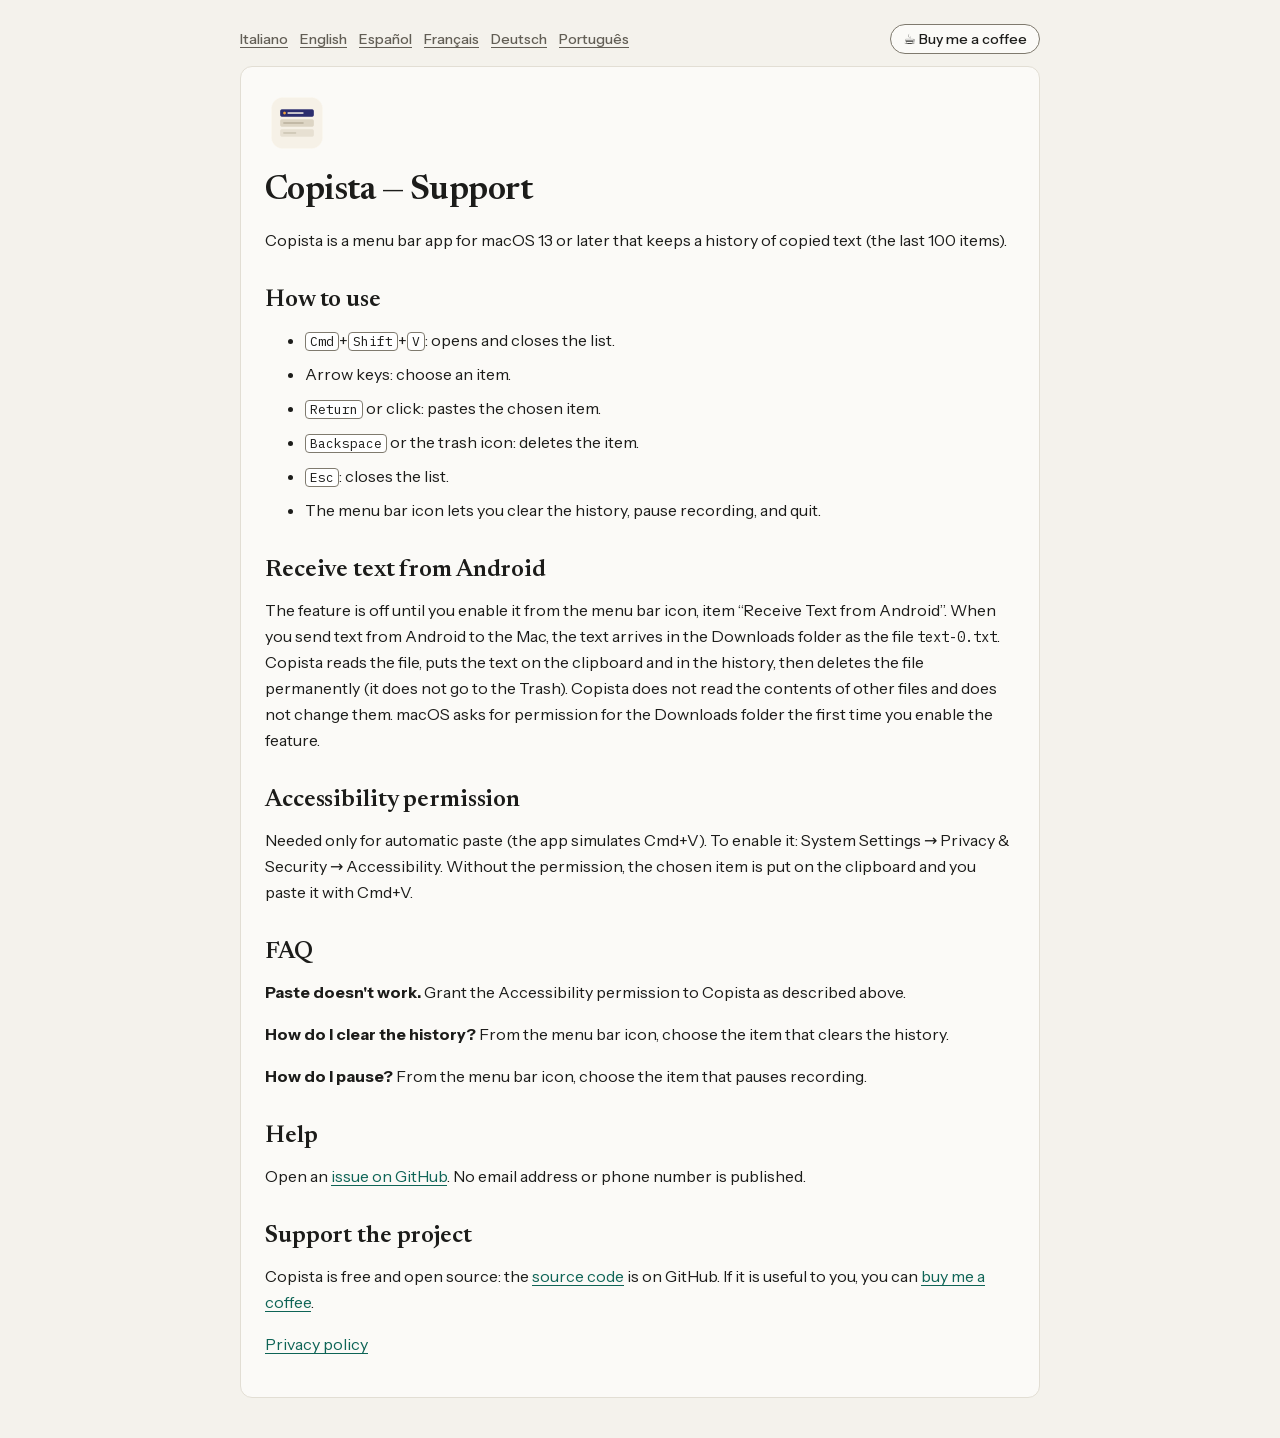
==== site/index.html @ 1292338d "Sito e scheda dello store in sei lingue Sito: ogni pagina contiene italiano, inglese, spagnolo, fran" ====
<!doctype html>
<html lang="it"><head><meta charset="utf-8"><meta name="viewport" content="width=device-width,initial-scale=1">
<title>Copista — Supporto / Support</title>
<link rel="icon" type="image/png" href="icon.png">
<link rel="stylesheet" href="style.css"></head><body>
<header class="topbar"><nav class="langs"><a href="#it" lang="it">Italiano</a><a href="#en" lang="en">English</a><a href="#es" lang="es">Español</a><a href="#fr" lang="fr">Français</a><a href="#de" lang="de">Deutsch</a><a href="#pt" lang="pt">Português</a></nav><a class="sponsor" href="https://buymeacoffee.com/camillobucciarelli" rel="noopener"><span aria-hidden="true">☕</span> Buy me a coffee</a></header>
<main id="it" lang="it">
<img class="logo" src="icon.png" width="64" height="64" alt="">
<h1>Copista — Supporto</h1>
<p>Copista è un'app per la barra dei menu di macOS 13 o successivo che tiene la cronologia del testo copiato (gli ultimi 100 elementi).</p>
<h2>Come si usa</h2>
<ul>
<li><kbd>Cmd</kbd>+<kbd>Shift</kbd>+<kbd>V</kbd>: apre e chiude l'elenco.</li>
<li>Frecce: scelgono un elemento.</li>
<li><kbd>Invio</kbd> o clic: incolla l'elemento scelto.</li>
<li><kbd>Backspace</kbd> o icona del cestino: elimina l'elemento.</li>
<li><kbd>Esc</kbd>: chiude l'elenco.</li>
<li>L'icona nella barra dei menu permette di cancellare la cronologia, mettere in pausa la registrazione e uscire.</li>
</ul>
<h2>Ricevi testo da Android</h2>
<p>La funzione è spenta finché non la abiliti dall'icona nella barra dei menu, voce «Ricevi testo da Android». Quando invii un testo da Android al Mac, il testo arriva nella cartella Download come file <code>text-0.txt</code>. Copista legge il file, mette il testo negli appunti e nella cronologia, poi elimina il file in modo definitivo (non va nel Cestino). Copista non legge il contenuto di altri file e non li modifica. macOS chiede il permesso per la cartella Download alla prima attivazione.</p>
<h2>Permesso di Accessibilità</h2>
<p>Serve solo per l'incollaggio automatico (l'app simula Cmd+V). Per attivarlo: Impostazioni di Sistema → Privacy e sicurezza → Accessibilità. Senza il permesso, l'elemento scelto viene messo negli appunti e lo incolli tu con Cmd+V.</p>
<h2>Domande frequenti</h2>
<p><b>L'incollaggio non funziona.</b> Concedi il permesso di Accessibilità a Copista come indicato sopra.</p>
<p><b>Come cancello la cronologia?</b> Dall'icona nella barra dei menu, scegli la voce per cancellare la cronologia.</p>
<p><b>Come metto in pausa?</b> Dall'icona nella barra dei menu, scegli la voce per mettere in pausa la registrazione.</p>
<h2>Assistenza</h2>
<p>Apri una segnalazione (issue) su <a href="https://github.com/camillobucciarelli/copista/issues">GitHub</a>. Non pubblichiamo indirizzi email o numeri di telefono.</p>
<h2>Sostieni il progetto</h2>
<p>Copista è gratuita e open source: il <a href="https://github.com/camillobucciarelli/copista" rel="noopener">codice sorgente</a> è su GitHub. Se ti è utile puoi <a href="https://buymeacoffee.com/camillobucciarelli" rel="noopener">offrirmi un caffè</a>.</p>
<p><a href="privacy.html#it">Informativa sulla privacy</a></p>
</main>
<main id="en" lang="en">
<img class="logo" src="icon.png" width="64" height="64" alt="">
<h1>Copista — Support</h1>
<p>Copista is a menu bar app for macOS 13 or later that keeps a history of copied text (the last 100 items).</p>
<h2>How to use</h2>
<ul>
<li><kbd>Cmd</kbd>+<kbd>Shift</kbd>+<kbd>V</kbd>: opens and closes the list.</li>
<li>Arrow keys: choose an item.</li>
<li><kbd>Return</kbd> or click: pastes the chosen item.</li>
<li><kbd>Backspace</kbd> or the trash icon: deletes the item.</li>
<li><kbd>Esc</kbd>: closes the list.</li>
<li>The menu bar icon lets you clear the history, pause recording, and quit.</li>
</ul>
<h2>Receive text from Android</h2>
<p>The feature is off until you enable it from the menu bar icon, item “Receive Text from Android”. When you send text from Android to the Mac, the text arrives in the Downloads folder as the file <code>text-0.txt</code>. Copista reads the file, puts the text on the clipboard and in the history, then deletes the file permanently (it does not go to the Trash). Copista does not read the contents of other files and does not change them. macOS asks for permission for the Downloads folder the first time you enable the feature.</p>
<h2>Accessibility permission</h2>
<p>Needed only for automatic paste (the app simulates Cmd+V). To enable it: System Settings → Privacy &amp; Security → Accessibility. Without the permission, the chosen item is put on the clipboard and you paste it with Cmd+V.</p>
<h2>FAQ</h2>
<p><b>Paste doesn't work.</b> Grant the Accessibility permission to Copista as described above.</p>
<p><b>How do I clear the history?</b> From the menu bar icon, choose the item that clears the history.</p>
<p><b>How do I pause?</b> From the menu bar icon, choose the item that pauses recording.</p>
<h2>Help</h2>
<p>Open an <a href="https://github.com/camillobucciarelli/copista/issues">issue on GitHub</a>. No email address or phone number is published.</p>
<h2>Support the project</h2>
<p>Copista is free and open source: the <a href="https://github.com/camillobucciarelli/copista" rel="noopener">source code</a> is on GitHub. If it is useful to you, you can <a href="https://buymeacoffee.com/camillobucciarelli" rel="noopener">buy me a coffee</a>.</p>
<p><a href="privacy.html#en">Privacy policy</a></p>
</main>
<main id="es" lang="es">
<img class="logo" src="icon.png" width="64" height="64" alt="">
<h1>Copista — Soporte</h1>
<p>Copista es una app para la barra de menús de macOS 13 o posterior que guarda el historial del texto copiado (los últimos 100 elementos).</p>
<h2>Cómo se usa</h2>
<ul>
<li><kbd>Cmd</kbd>+<kbd>Shift</kbd>+<kbd>V</kbd>: abre y cierra la lista.</li>
<li>Flechas: eligen un elemento.</li>
<li><kbd>Intro</kbd> o clic: pega el elemento elegido.</li>
<li><kbd>Retroceso</kbd> o el icono de la papelera: elimina el elemento.</li>
<li><kbd>Esc</kbd>: cierra la lista.</li>
<li>El icono de la barra de menús permite vaciar el historial, pausar el registro y salir.</li>
</ul>
<h2>Recibir texto de Android</h2>
<p>La función está desactivada hasta que la activas desde el icono de la barra de menús, opción «Recibir texto de Android». Cuando envías un texto de Android al Mac, el texto llega a la carpeta Descargas como el archivo <code>text-0.txt</code>. Copista lee el archivo, pone el texto en el portapapeles y en el historial, y luego elimina el archivo de forma definitiva (no va a la Papelera). Copista no lee el contenido de otros archivos ni los modifica. macOS pide el permiso para la carpeta Descargas la primera vez que activas la función.</p>
<h2>Permiso de Accesibilidad</h2>
<p>Solo es necesario para el pegado automático (la app simula Cmd+V). Para activarlo: Ajustes del Sistema → Privacidad y seguridad → Accesibilidad. Sin el permiso, el elemento elegido se pone en el portapapeles y lo pegas tú con Cmd+V.</p>
<h2>Preguntas frecuentes</h2>
<p><b>El pegado no funciona.</b> Concede el permiso de Accesibilidad a Copista como se indica arriba.</p>
<p><b>¿Cómo vacío el historial?</b> Desde el icono de la barra de menús, elige la opción para vaciar el historial.</p>
<p><b>¿Cómo pauso el registro?</b> Desde el icono de la barra de menús, elige la opción para pausar el registro.</p>
<h2>Ayuda</h2>
<p>Abre una incidencia (issue) en <a href="https://github.com/camillobucciarelli/copista/issues">GitHub</a>. No publicamos direcciones de correo ni números de teléfono.</p>
<h2>Apoya el proyecto</h2>
<p>Copista es gratuita y de código abierto: el <a href="https://github.com/camillobucciarelli/copista" rel="noopener">código fuente</a> está en GitHub. Si te resulta útil, puedes <a href="https://buymeacoffee.com/camillobucciarelli" rel="noopener">invitarme a un café</a>.</p>
<p><a href="privacy.html#es">Política de privacidad</a></p>
</main>
<main id="fr" lang="fr">
<img class="logo" src="icon.png" width="64" height="64" alt="">
<h1>Copista — Assistance</h1>
<p>Copista est une app pour la barre des menus de macOS 13 ou ultérieur qui conserve l’historique du texte copié (les 100 derniers éléments).</p>
<h2>Utilisation</h2>
<ul>
<li><kbd>Cmd</kbd>+<kbd>Shift</kbd>+<kbd>V</kbd> : ouvre et ferme la liste.</li>
<li>Flèches : choisissent un élément.</li>
<li><kbd>Entrée</kbd> ou clic : colle l’élément choisi.</li>
<li><kbd>Retour arrière</kbd> ou l’icône de la corbeille : supprime l’élément.</li>
<li><kbd>Esc</kbd> : ferme la liste.</li>
<li>L’icône de la barre des menus permet de vider l’historique, de suspendre l’enregistrement et de quitter.</li>
</ul>
<h2>Recevoir du texte d’Android</h2>
<p>La fonction est désactivée tant que vous ne l’activez pas depuis l’icône de la barre des menus, option « Recevoir du texte d’Android ». Lorsque vous envoyez un texte d’Android vers le Mac, le texte arrive dans le dossier Téléchargements sous la forme du fichier <code>text-0.txt</code>. Copista lit le fichier, place le texte dans le presse-papiers et dans l’historique, puis supprime le fichier définitivement (il ne va pas dans la Corbeille). Copista ne lit pas le contenu des autres fichiers et ne les modifie pas. macOS demande l’autorisation pour le dossier Téléchargements à la première activation.</p>
<h2>Autorisation d’accessibilité</h2>
<p>Elle sert uniquement au collage automatique (l’app simule Cmd+V). Pour l’activer : Réglages Système → Confidentialité et sécurité → Accessibilité. Sans l’autorisation, l’élément choisi est placé dans le presse-papiers et vous le collez avec Cmd+V.</p>
<h2>Questions fréquentes</h2>
<p><b>Le collage ne fonctionne pas.</b> Accordez l’autorisation d’accessibilité à Copista comme indiqué ci-dessus.</p>
<p><b>Comment vider l’historique ?</b> Depuis l’icône de la barre des menus, choisissez l’option qui vide l’historique.</p>
<p><b>Comment suspendre l’enregistrement ?</b> Depuis l’icône de la barre des menus, choisissez l’option qui suspend l’enregistrement.</p>
<h2>Aide</h2>
<p>Ouvrez un ticket (issue) sur <a href="https://github.com/camillobucciarelli/copista/issues">GitHub</a>. Nous ne publions ni adresse e-mail ni numéro de téléphone.</p>
<h2>Soutenir le projet</h2>
<p>Copista est gratuite et open source : le <a href="https://github.com/camillobucciarelli/copista" rel="noopener">code source</a> est sur GitHub. Si elle vous est utile, vous pouvez <a href="https://buymeacoffee.com/camillobucciarelli" rel="noopener">m’offrir un café</a>.</p>
<p><a href="privacy.html#fr">Politique de confidentialité</a></p>
</main>
<main id="de" lang="de">
<img class="logo" src="icon.png" width="64" height="64" alt="">
<h1>Copista — Support</h1>
<p>Copista ist eine Menüleisten-App für macOS 13 oder neuer, die einen Verlauf des kopierten Texts speichert (die letzten 100 Einträge).</p>
<h2>Bedienung</h2>
<ul>
<li><kbd>Cmd</kbd>+<kbd>Shift</kbd>+<kbd>V</kbd>: öffnet und schließt die Liste.</li>
<li>Pfeiltasten: wählen einen Eintrag.</li>
<li><kbd>Eingabetaste</kbd> oder Klick: setzt den gewählten Eintrag ein.</li>
<li><kbd>Rückschritttaste</kbd> oder das Papierkorb-Symbol: löscht den Eintrag.</li>
<li><kbd>Esc</kbd>: schließt die Liste.</li>
<li>Über das Symbol in der Menüleiste kannst du den Verlauf löschen, die Aufzeichnung anhalten und die App beenden.</li>
</ul>
<h2>Text von Android empfangen</h2>
<p>Die Funktion ist ausgeschaltet, bis du sie über das Symbol in der Menüleiste aktivierst (Eintrag „Text von Android empfangen“). Wenn du einen Text von Android an den Mac sendest, kommt der Text im Ordner „Downloads“ als Datei <code>text-0.txt</code> an. Copista liest die Datei, legt den Text in die Zwischenablage und in den Verlauf und löscht die Datei dann endgültig (sie kommt nicht in den Papierkorb). Copista liest den Inhalt anderer Dateien nicht und ändert sie nicht. macOS fragt bei der ersten Aktivierung nach der Berechtigung für den Ordner „Downloads“.</p>
<h2>Berechtigung „Bedienungshilfen“</h2>
<p>Sie ist nur für das automatische Einsetzen nötig (die App simuliert Cmd+V). So aktivierst du sie: Systemeinstellungen → Datenschutz &amp; Sicherheit → Bedienungshilfen. Ohne die Berechtigung kommt der gewählte Eintrag in die Zwischenablage und du setzt ihn mit Cmd+V ein.</p>
<h2>Häufige Fragen</h2>
<p><b>Das Einsetzen funktioniert nicht.</b> Erteile Copista die Berechtigung „Bedienungshilfen“ wie oben beschrieben.</p>
<p><b>Wie lösche ich den Verlauf?</b> Wähle über das Symbol in der Menüleiste den Eintrag, der den Verlauf löscht.</p>
<p><b>Wie halte ich die Aufzeichnung an?</b> Wähle über das Symbol in der Menüleiste den Eintrag, der die Aufzeichnung anhält.</p>
<h2>Hilfe</h2>
<p>Erstelle ein Issue auf <a href="https://github.com/camillobucciarelli/copista/issues">GitHub</a>. Wir veröffentlichen keine E-Mail-Adresse und keine Telefonnummer.</p>
<h2>Projekt unterstützen</h2>
<p>Copista ist kostenlos und Open Source: Der <a href="https://github.com/camillobucciarelli/copista" rel="noopener">Quellcode</a> liegt auf GitHub. Wenn die App für dich nützlich ist, kannst du <a href="https://buymeacoffee.com/camillobucciarelli" rel="noopener">mir einen Kaffee spendieren</a>.</p>
<p><a href="privacy.html#de">Datenschutzerklärung</a></p>
</main>
<main id="pt" lang="pt">
<img class="logo" src="icon.png" width="64" height="64" alt="">
<h1>Copista — Suporte</h1>
<p>O Copista é um app para a barra de menus do macOS 13 ou posterior que guarda o histórico do texto copiado (os últimos 100 itens).</p>
<h2>Como usar</h2>
<ul>
<li><kbd>Cmd</kbd>+<kbd>Shift</kbd>+<kbd>V</kbd>: abre e fecha a lista.</li>
<li>Setas: escolhem um item.</li>
<li><kbd>Return</kbd> ou clique: cola o item escolhido.</li>
<li><kbd>Delete</kbd> ou o ícone da lixeira: apaga o item.</li>
<li><kbd>Esc</kbd>: fecha a lista.</li>
<li>O ícone na barra de menus permite limpar o histórico, pausar o registro e encerrar o app.</li>
</ul>
<h2>Receber texto do Android</h2>
<p>O recurso fica desativado até você ativá-lo pelo ícone na barra de menus, item “Receber texto do Android”. Quando você envia um texto do Android para o Mac, o texto chega à pasta Downloads como o arquivo <code>text-0.txt</code>. O Copista lê o arquivo, coloca o texto na área de transferência e no histórico e depois apaga o arquivo de forma definitiva (ele não vai para o Lixo). O Copista não lê o conteúdo de outros arquivos nem os altera. O macOS pede a permissão para a pasta Downloads na primeira ativação.</p>
<h2>Permissão de Acessibilidade</h2>
<p>É necessária apenas para a colagem automática (o app simula Cmd+V). Para ativar: Ajustes do Sistema → Privacidade e Segurança → Acessibilidade. Sem a permissão, o item escolhido vai para a área de transferência e você cola com Cmd+V.</p>
<h2>Perguntas frequentes</h2>
<p><b>A colagem não funciona.</b> Conceda a permissão de Acessibilidade ao Copista como indicado acima.</p>
<p><b>Como limpo o histórico?</b> Pelo ícone na barra de menus, escolha o item que limpa o histórico.</p>
<p><b>Como pauso o registro?</b> Pelo ícone na barra de menus, escolha o item que pausa o registro.</p>
<h2>Ajuda</h2>
<p>Abra uma issue no <a href="https://github.com/camillobucciarelli/copista/issues">GitHub</a>. Não publicamos endereços de e-mail nem números de telefone.</p>
<h2>Apoie o projeto</h2>
<p>O Copista é gratuito e de código aberto: o <a href="https://github.com/camillobucciarelli/copista" rel="noopener">código-fonte</a> está no GitHub. Se ele for útil para você, você pode <a href="https://buymeacoffee.com/camillobucciarelli" rel="noopener">me pagar um café</a>.</p>
<p><a href="privacy.html#pt">Política de privacidade</a></p>
</main>
<script>(function(){var m=document.querySelectorAll('main[lang]');function p(){var l=[location.hash.slice(1)].concat(navigator.languages||[]),c='en';for(var i=0;i<l.length;i++){var k=l[i].slice(0,2).toLowerCase();if(k&&document.getElementById(k)){c=k;break}}for(var j=0;j<m.length;j++)m[j].hidden=m[j].id!==c;document.documentElement.lang=c}addEventListener('hashchange',p);p()})();</script>
</body></html>
---- site/style.css ----
@font-face{font-family:"Newsreader";font-style:normal;font-weight:200 800;font-display:swap;src:url(fonts/newsreader-latin-ext.woff2) format("woff2");unicode-range:U+0100-02BA,U+02BD-02C5,U+02C7-02CC,U+02CE-02D7,U+02DD-02FF,U+0304,U+0308,U+0329,U+1D00-1DBF,U+1E00-1E9F,U+1EF2-1EFF,U+2020,U+20A0-20AB,U+20AD-20C4,U+2113,U+2C60-2C7F,U+A720-A7FF}
@font-face{font-family:"Newsreader";font-style:normal;font-weight:200 800;font-display:swap;src:url(fonts/newsreader-latin.woff2) format("woff2");unicode-range:U+0000-00FF,U+0131,U+0152-0153,U+02BB-02BC,U+02C6,U+02DA,U+02DC,U+0304,U+0308,U+0329,U+2000-206F,U+20AC,U+2122,U+2191,U+2193,U+2212,U+2215,U+FEFF,U+FFFD}
@font-face{font-family:"Instrument Sans";font-style:normal;font-weight:400 700;font-display:swap;src:url(fonts/instrument-sans-latin-ext.woff2) format("woff2");unicode-range:U+0100-02BA,U+02BD-02C5,U+02C7-02CC,U+02CE-02D7,U+02DD-02FF,U+0304,U+0308,U+0329,U+1D00-1DBF,U+1E00-1E9F,U+1EF2-1EFF,U+2020,U+20A0-20AB,U+20AD-20C4,U+2113,U+2C60-2C7F,U+A720-A7FF}
@font-face{font-family:"Instrument Sans";font-style:normal;font-weight:400 700;font-display:swap;src:url(fonts/instrument-sans-latin.woff2) format("woff2");unicode-range:U+0000-00FF,U+0131,U+0152-0153,U+02BB-02BC,U+02C6,U+02DA,U+02DC,U+0304,U+0308,U+0329,U+2000-206F,U+20AC,U+2122,U+2191,U+2193,U+2212,U+2215,U+FEFF,U+FFFD}
@font-face{font-family:"IBM Plex Mono";font-style:normal;font-weight:400;font-display:swap;src:url(fonts/ibm-plex-mono-latin-ext.woff2) format("woff2");unicode-range:U+0100-02BA,U+02BD-02C5,U+02C7-02CC,U+02CE-02D7,U+02DD-02FF,U+0304,U+0308,U+0329,U+1D00-1DBF,U+1E00-1E9F,U+1EF2-1EFF,U+2020,U+20A0-20AB,U+20AD-20C4,U+2113,U+2C60-2C7F,U+A720-A7FF}
@font-face{font-family:"IBM Plex Mono";font-style:normal;font-weight:400;font-display:swap;src:url(fonts/ibm-plex-mono-latin.woff2) format("woff2");unicode-range:U+0000-00FF,U+0131,U+0152-0153,U+02BB-02BC,U+02C6,U+02DA,U+02DC,U+0304,U+0308,U+0329,U+2000-206F,U+20AC,U+2122,U+2191,U+2193,U+2212,U+2215,U+FEFF,U+FFFD}
/* Token del design system Postino, valori risolti. Livello semantico, tema chiaro. */
:root{color-scheme:light dark;
--surface-ground:#f4f2ec;--surface:#fbfaf7;--surface-raised:#ffffff;
--ink:#1c1c1a;--ink-muted:#625e55;--ink-subtle:#67635a;
--brand:#0e6456;--on-brand:#ffffff;
--border-subtle:#e2ded4;--border-strong:#7f7a6e;--focus-ring:#b0500a;
--font-serif:"Newsreader",Georgia,"Times New Roman",serif;
--font-sans:"Instrument Sans",system-ui,-apple-system,"Segoe UI",Roboto,sans-serif;
--font-mono:"IBM Plex Mono",ui-monospace,Menlo,monospace;
--space-1:4px;--space-2:8px;--space-3:12px;--space-4:16px;--space-6:24px;--space-8:32px;
--radius-xs:4px;--radius-md:12px}
@media(prefers-color-scheme:dark){:root{
--surface-ground:#131312;--surface:#1c1c1a;--surface-raised:#242422;
--ink:#f4f2ec;--ink-muted:#a6a093;--ink-subtle:#a39e93;
--brand:#79c9b3;--on-brand:#0b231e;
--border-subtle:#2d2c29;--border-strong:#7f7a6e;--focus-ring:#f2a65e}}
*{box-sizing:border-box}
body{margin:0;padding:var(--space-4);background:var(--surface-ground);color:var(--ink);font:400 16px/26px var(--font-sans)}
@media(min-width:600px){body{padding:var(--space-6)}}
main{max-width:800px;margin:0 auto var(--space-4);padding:var(--space-4);background:var(--surface);border:1px solid var(--border-subtle);border-radius:var(--radius-md)}
@media(min-width:600px){main{padding:var(--space-6)}}
p,ul{max-width:70ch;margin:0 0 var(--space-4)}
li{margin-bottom:var(--space-2)}
h1,h2{font-family:var(--font-serif);color:var(--ink);overflow-wrap:anywhere}
h1{font-size:34px;line-height:40px;font-weight:600;letter-spacing:-.015em;margin:var(--space-4) 0 var(--space-4)}
h2{font-size:24px;line-height:30px;font-weight:600;letter-spacing:-.005em;margin:var(--space-8) 0 var(--space-3)}
.logo{display:block;border-radius:var(--radius-md)}
a{color:var(--brand);text-decoration:underline;text-underline-offset:.2em;overflow-wrap:anywhere}
a:focus-visible{outline:2px solid var(--focus-ring);outline-offset:2px;border-radius:var(--radius-xs)}
kbd{font:400 13px/20px var(--font-mono);background:var(--surface-raised);color:var(--ink);border:1px solid var(--border-strong);border-radius:var(--radius-xs);padding:0 var(--space-1);white-space:nowrap}
.topbar{max-width:800px;margin:0 auto var(--space-3);display:flex;justify-content:space-between;align-items:center;flex-wrap:wrap;gap:var(--space-2) var(--space-4)}
.langs{display:flex;flex-wrap:wrap;gap:var(--space-1) var(--space-3);font:500 14px/20px var(--font-sans)}
.langs a{color:var(--ink-muted)}
.langs a:hover{color:var(--brand)}
code{font:400 14px/20px var(--font-mono)}
.sponsor{font:500 14px/20px var(--font-sans);color:var(--ink);text-decoration:none;white-space:nowrap;padding:var(--space-1) var(--space-3);border:1px solid var(--border-strong);border-radius:999px;background:var(--surface)}
.sponsor:hover,.sponsor:focus-visible{color:var(--brand);border-color:var(--brand)}
.sponsor:focus-visible{outline:2px solid var(--focus-ring);outline-offset:2px;border-radius:999px}
main[lang]{scroll-margin-top:96px}
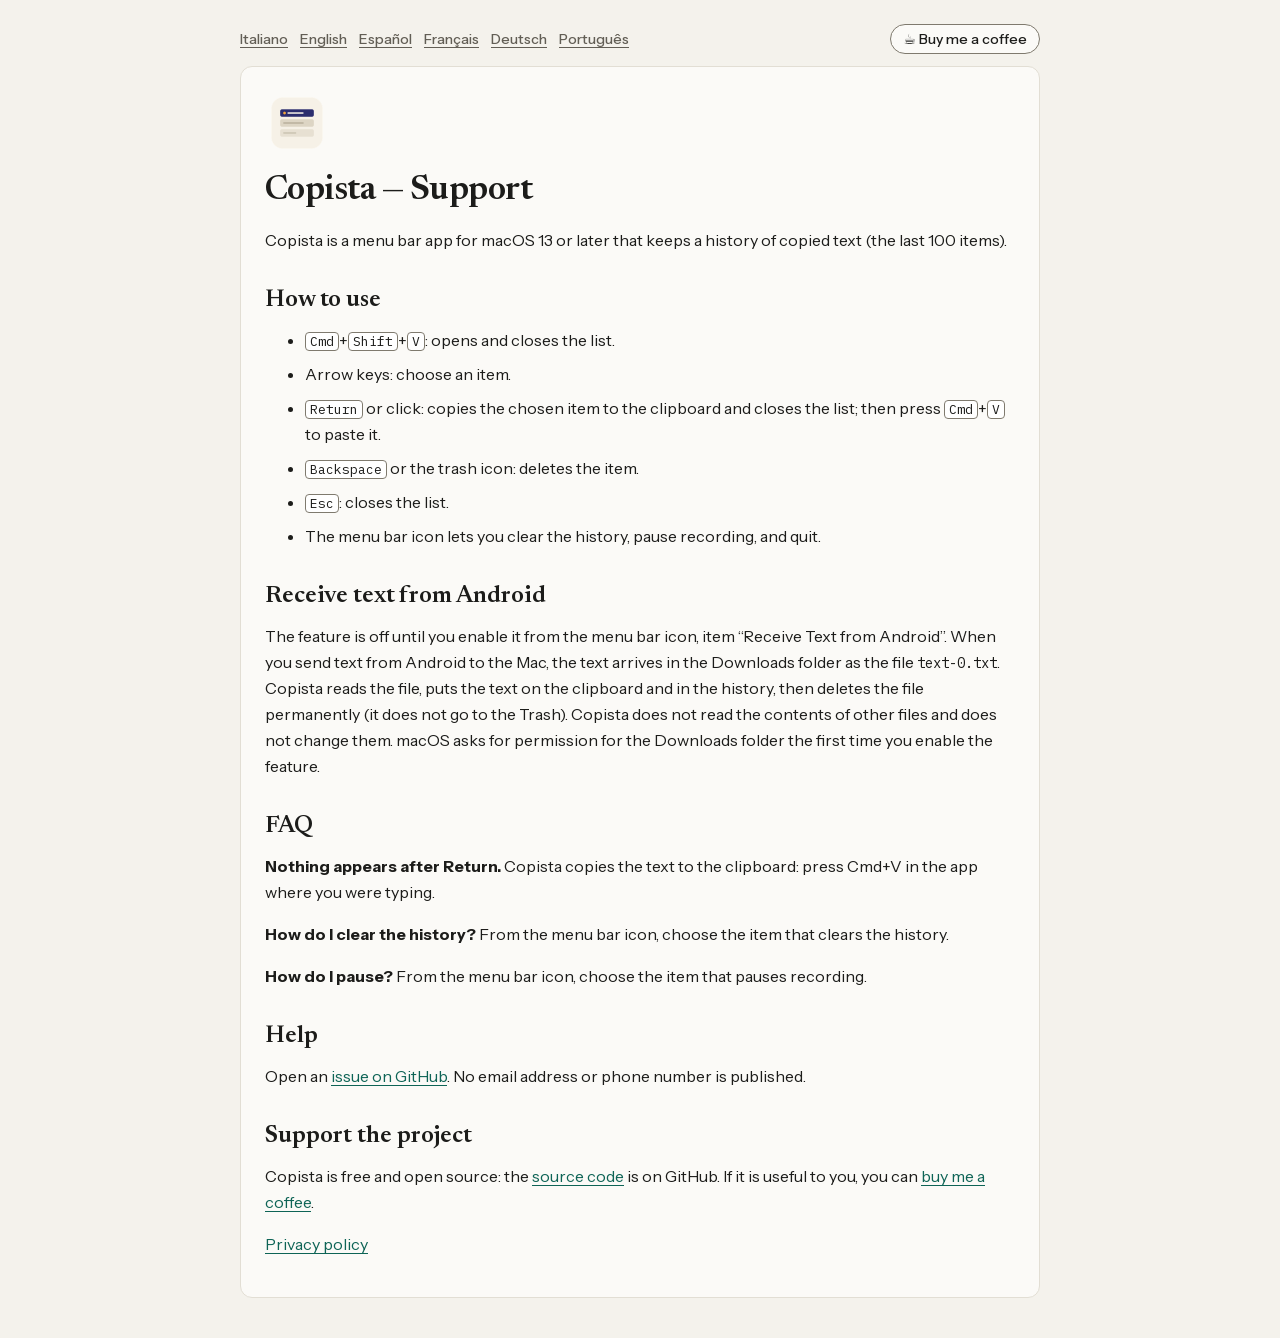
==== commit 0a3e5a83: "Documenti, sito e scheda dello store: niente più incolla automatico Co-Authored-By: Claude Fable 5.2" ====
--- a/site/index.html
+++ b/site/index.html
@@ -12,17 +12,15 @@
 <ul>
 <li><kbd>Cmd</kbd>+<kbd>Shift</kbd>+<kbd>V</kbd>: apre e chiude l'elenco.</li>
 <li>Frecce: scelgono un elemento.</li>
-<li><kbd>Invio</kbd> o clic: incolla l'elemento scelto.</li>
+<li><kbd>Invio</kbd> o clic: copia l'elemento scelto negli appunti e chiude l'elenco; poi premi <kbd>Cmd</kbd>+<kbd>V</kbd> per incollarlo.</li>
 <li><kbd>Backspace</kbd> o icona del cestino: elimina l'elemento.</li>
 <li><kbd>Esc</kbd>: chiude l'elenco.</li>
 <li>L'icona nella barra dei menu permette di cancellare la cronologia, mettere in pausa la registrazione e uscire.</li>
 </ul>
 <h2>Ricevi testo da Android</h2>
 <p>La funzione è spenta finché non la abiliti dall'icona nella barra dei menu, voce «Ricevi testo da Android». Quando invii un testo da Android al Mac, il testo arriva nella cartella Download come file <code>text-0.txt</code>. Copista legge il file, mette il testo negli appunti e nella cronologia, poi elimina il file in modo definitivo (non va nel Cestino). Copista non legge il contenuto di altri file e non li modifica. macOS chiede il permesso per la cartella Download alla prima attivazione.</p>
-<h2>Permesso di Accessibilità</h2>
-<p>Serve solo per l'incollaggio automatico (l'app simula Cmd+V). Per attivarlo: Impostazioni di Sistema → Privacy e sicurezza → Accessibilità. Senza il permesso, l'elemento scelto viene messo negli appunti e lo incolli tu con Cmd+V.</p>
 <h2>Domande frequenti</h2>
-<p><b>L'incollaggio non funziona.</b> Concedi il permesso di Accessibilità a Copista come indicato sopra.</p>
+<p><b>Dopo Invio il testo non compare.</b> Copista copia il testo negli appunti: premi Cmd+V nell'app dove stavi scrivendo.</p>
 <p><b>Come cancello la cronologia?</b> Dall'icona nella barra dei menu, scegli la voce per cancellare la cronologia.</p>
 <p><b>Come metto in pausa?</b> Dall'icona nella barra dei menu, scegli la voce per mettere in pausa la registrazione.</p>
 <h2>Assistenza</h2>
@@ -39,17 +37,15 @@
 <ul>
 <li><kbd>Cmd</kbd>+<kbd>Shift</kbd>+<kbd>V</kbd>: opens and closes the list.</li>
 <li>Arrow keys: choose an item.</li>
-<li><kbd>Return</kbd> or click: pastes the chosen item.</li>
+<li><kbd>Return</kbd> or click: copies the chosen item to the clipboard and closes the list; then press <kbd>Cmd</kbd>+<kbd>V</kbd> to paste it.</li>
 <li><kbd>Backspace</kbd> or the trash icon: deletes the item.</li>
 <li><kbd>Esc</kbd>: closes the list.</li>
 <li>The menu bar icon lets you clear the history, pause recording, and quit.</li>
 </ul>
 <h2>Receive text from Android</h2>
 <p>The feature is off until you enable it from the menu bar icon, item “Receive Text from Android”. When you send text from Android to the Mac, the text arrives in the Downloads folder as the file <code>text-0.txt</code>. Copista reads the file, puts the text on the clipboard and in the history, then deletes the file permanently (it does not go to the Trash). Copista does not read the contents of other files and does not change them. macOS asks for permission for the Downloads folder the first time you enable the feature.</p>
-<h2>Accessibility permission</h2>
-<p>Needed only for automatic paste (the app simulates Cmd+V). To enable it: System Settings → Privacy &amp; Security → Accessibility. Without the permission, the chosen item is put on the clipboard and you paste it with Cmd+V.</p>
 <h2>FAQ</h2>
-<p><b>Paste doesn't work.</b> Grant the Accessibility permission to Copista as described above.</p>
+<p><b>Nothing appears after Return.</b> Copista copies the text to the clipboard: press Cmd+V in the app where you were typing.</p>
 <p><b>How do I clear the history?</b> From the menu bar icon, choose the item that clears the history.</p>
 <p><b>How do I pause?</b> From the menu bar icon, choose the item that pauses recording.</p>
 <h2>Help</h2>
@@ -66,17 +62,15 @@
 <ul>
 <li><kbd>Cmd</kbd>+<kbd>Shift</kbd>+<kbd>V</kbd>: abre y cierra la lista.</li>
 <li>Flechas: eligen un elemento.</li>
-<li><kbd>Intro</kbd> o clic: pega el elemento elegido.</li>
+<li><kbd>Intro</kbd> o clic: copia el elemento elegido al portapapeles y cierra la lista; después pulsa <kbd>Cmd</kbd>+<kbd>V</kbd> para pegarlo.</li>
 <li><kbd>Retroceso</kbd> o el icono de la papelera: elimina el elemento.</li>
 <li><kbd>Esc</kbd>: cierra la lista.</li>
 <li>El icono de la barra de menús permite vaciar el historial, pausar el registro y salir.</li>
 </ul>
 <h2>Recibir texto de Android</h2>
 <p>La función está desactivada hasta que la activas desde el icono de la barra de menús, opción «Recibir texto de Android». Cuando envías un texto de Android al Mac, el texto llega a la carpeta Descargas como el archivo <code>text-0.txt</code>. Copista lee el archivo, pone el texto en el portapapeles y en el historial, y luego elimina el archivo de forma definitiva (no va a la Papelera). Copista no lee el contenido de otros archivos ni los modifica. macOS pide el permiso para la carpeta Descargas la primera vez que activas la función.</p>
-<h2>Permiso de Accesibilidad</h2>
-<p>Solo es necesario para el pegado automático (la app simula Cmd+V). Para activarlo: Ajustes del Sistema → Privacidad y seguridad → Accesibilidad. Sin el permiso, el elemento elegido se pone en el portapapeles y lo pegas tú con Cmd+V.</p>
 <h2>Preguntas frecuentes</h2>
-<p><b>El pegado no funciona.</b> Concede el permiso de Accesibilidad a Copista como se indica arriba.</p>
+<p><b>No aparece nada tras Intro.</b> Copista copia el texto al portapapeles: pulsa Cmd+V en la app donde estabas escribiendo.</p>
 <p><b>¿Cómo vacío el historial?</b> Desde el icono de la barra de menús, elige la opción para vaciar el historial.</p>
 <p><b>¿Cómo pauso el registro?</b> Desde el icono de la barra de menús, elige la opción para pausar el registro.</p>
 <h2>Ayuda</h2>
@@ -93,17 +87,15 @@
 <ul>
 <li><kbd>Cmd</kbd>+<kbd>Shift</kbd>+<kbd>V</kbd> : ouvre et ferme la liste.</li>
 <li>Flèches : choisissent un élément.</li>
-<li><kbd>Entrée</kbd> ou clic : colle l’élément choisi.</li>
+<li><kbd>Entrée</kbd> ou clic : copie l’élément choisi dans le presse-papiers et ferme la liste ; appuyez ensuite sur <kbd>Cmd</kbd>+<kbd>V</kbd> pour le coller.</li>
 <li><kbd>Retour arrière</kbd> ou l’icône de la corbeille : supprime l’élément.</li>
 <li><kbd>Esc</kbd> : ferme la liste.</li>
 <li>L’icône de la barre des menus permet de vider l’historique, de suspendre l’enregistrement et de quitter.</li>
 </ul>
 <h2>Recevoir du texte d’Android</h2>
 <p>La fonction est désactivée tant que vous ne l’activez pas depuis l’icône de la barre des menus, option « Recevoir du texte d’Android ». Lorsque vous envoyez un texte d’Android vers le Mac, le texte arrive dans le dossier Téléchargements sous la forme du fichier <code>text-0.txt</code>. Copista lit le fichier, place le texte dans le presse-papiers et dans l’historique, puis supprime le fichier définitivement (il ne va pas dans la Corbeille). Copista ne lit pas le contenu des autres fichiers et ne les modifie pas. macOS demande l’autorisation pour le dossier Téléchargements à la première activation.</p>
-<h2>Autorisation d’accessibilité</h2>
-<p>Elle sert uniquement au collage automatique (l’app simule Cmd+V). Pour l’activer : Réglages Système → Confidentialité et sécurité → Accessibilité. Sans l’autorisation, l’élément choisi est placé dans le presse-papiers et vous le collez avec Cmd+V.</p>
 <h2>Questions fréquentes</h2>
-<p><b>Le collage ne fonctionne pas.</b> Accordez l’autorisation d’accessibilité à Copista comme indiqué ci-dessus.</p>
+<p><b>Rien n’apparaît après Entrée.</b> Copista copie le texte dans le presse-papiers : appuyez sur Cmd+V dans l’app où vous écriviez.</p>
 <p><b>Comment vider l’historique ?</b> Depuis l’icône de la barre des menus, choisissez l’option qui vide l’historique.</p>
 <p><b>Comment suspendre l’enregistrement ?</b> Depuis l’icône de la barre des menus, choisissez l’option qui suspend l’enregistrement.</p>
 <h2>Aide</h2>
@@ -120,17 +112,15 @@
 <ul>
 <li><kbd>Cmd</kbd>+<kbd>Shift</kbd>+<kbd>V</kbd>: öffnet und schließt die Liste.</li>
 <li>Pfeiltasten: wählen einen Eintrag.</li>
-<li><kbd>Eingabetaste</kbd> oder Klick: setzt den gewählten Eintrag ein.</li>
+<li><kbd>Eingabetaste</kbd> oder Klick: kopiert den gewählten Eintrag in die Zwischenablage und schließt die Liste; mit <kbd>Cmd</kbd>+<kbd>V</kbd> setzt du ihn ein.</li>
 <li><kbd>Rückschritttaste</kbd> oder das Papierkorb-Symbol: löscht den Eintrag.</li>
 <li><kbd>Esc</kbd>: schließt die Liste.</li>
 <li>Über das Symbol in der Menüleiste kannst du den Verlauf löschen, die Aufzeichnung anhalten und die App beenden.</li>
 </ul>
 <h2>Text von Android empfangen</h2>
 <p>Die Funktion ist ausgeschaltet, bis du sie über das Symbol in der Menüleiste aktivierst (Eintrag „Text von Android empfangen“). Wenn du einen Text von Android an den Mac sendest, kommt der Text im Ordner „Downloads“ als Datei <code>text-0.txt</code> an. Copista liest die Datei, legt den Text in die Zwischenablage und in den Verlauf und löscht die Datei dann endgültig (sie kommt nicht in den Papierkorb). Copista liest den Inhalt anderer Dateien nicht und ändert sie nicht. macOS fragt bei der ersten Aktivierung nach der Berechtigung für den Ordner „Downloads“.</p>
-<h2>Berechtigung „Bedienungshilfen“</h2>
-<p>Sie ist nur für das automatische Einsetzen nötig (die App simuliert Cmd+V). So aktivierst du sie: Systemeinstellungen → Datenschutz &amp; Sicherheit → Bedienungshilfen. Ohne die Berechtigung kommt der gewählte Eintrag in die Zwischenablage und du setzt ihn mit Cmd+V ein.</p>
 <h2>Häufige Fragen</h2>
-<p><b>Das Einsetzen funktioniert nicht.</b> Erteile Copista die Berechtigung „Bedienungshilfen“ wie oben beschrieben.</p>
+<p><b>Nach der Eingabetaste erscheint nichts.</b> Copista kopiert den Text in die Zwischenablage: Drücke Cmd+V in der App, in der du geschrieben hast.</p>
 <p><b>Wie lösche ich den Verlauf?</b> Wähle über das Symbol in der Menüleiste den Eintrag, der den Verlauf löscht.</p>
 <p><b>Wie halte ich die Aufzeichnung an?</b> Wähle über das Symbol in der Menüleiste den Eintrag, der die Aufzeichnung anhält.</p>
 <h2>Hilfe</h2>
@@ -147,17 +137,15 @@
 <ul>
 <li><kbd>Cmd</kbd>+<kbd>Shift</kbd>+<kbd>V</kbd>: abre e fecha a lista.</li>
 <li>Setas: escolhem um item.</li>
-<li><kbd>Return</kbd> ou clique: cola o item escolhido.</li>
+<li><kbd>Return</kbd> ou clique: copia o item escolhido para a área de transferência e fecha a lista; depois cole com <kbd>Cmd</kbd>+<kbd>V</kbd>.</li>
 <li><kbd>Delete</kbd> ou o ícone da lixeira: apaga o item.</li>
 <li><kbd>Esc</kbd>: fecha a lista.</li>
 <li>O ícone na barra de menus permite limpar o histórico, pausar o registro e encerrar o app.</li>
 </ul>
 <h2>Receber texto do Android</h2>
 <p>O recurso fica desativado até você ativá-lo pelo ícone na barra de menus, item “Receber texto do Android”. Quando você envia um texto do Android para o Mac, o texto chega à pasta Downloads como o arquivo <code>text-0.txt</code>. O Copista lê o arquivo, coloca o texto na área de transferência e no histórico e depois apaga o arquivo de forma definitiva (ele não vai para o Lixo). O Copista não lê o conteúdo de outros arquivos nem os altera. O macOS pede a permissão para a pasta Downloads na primeira ativação.</p>
-<h2>Permissão de Acessibilidade</h2>
-<p>É necessária apenas para a colagem automática (o app simula Cmd+V). Para ativar: Ajustes do Sistema → Privacidade e Segurança → Acessibilidade. Sem a permissão, o item escolhido vai para a área de transferência e você cola com Cmd+V.</p>
 <h2>Perguntas frequentes</h2>
-<p><b>A colagem não funciona.</b> Conceda a permissão de Acessibilidade ao Copista como indicado acima.</p>
+<p><b>Nada aparece depois do Return.</b> O Copista copia o texto para a área de transferência: pressione Cmd+V no app em que você estava digitando.</p>
 <p><b>Como limpo o histórico?</b> Pelo ícone na barra de menus, escolha o item que limpa o histórico.</p>
 <p><b>Como pauso o registro?</b> Pelo ícone na barra de menus, escolha o item que pausa o registro.</p>
 <h2>Ajuda</h2>
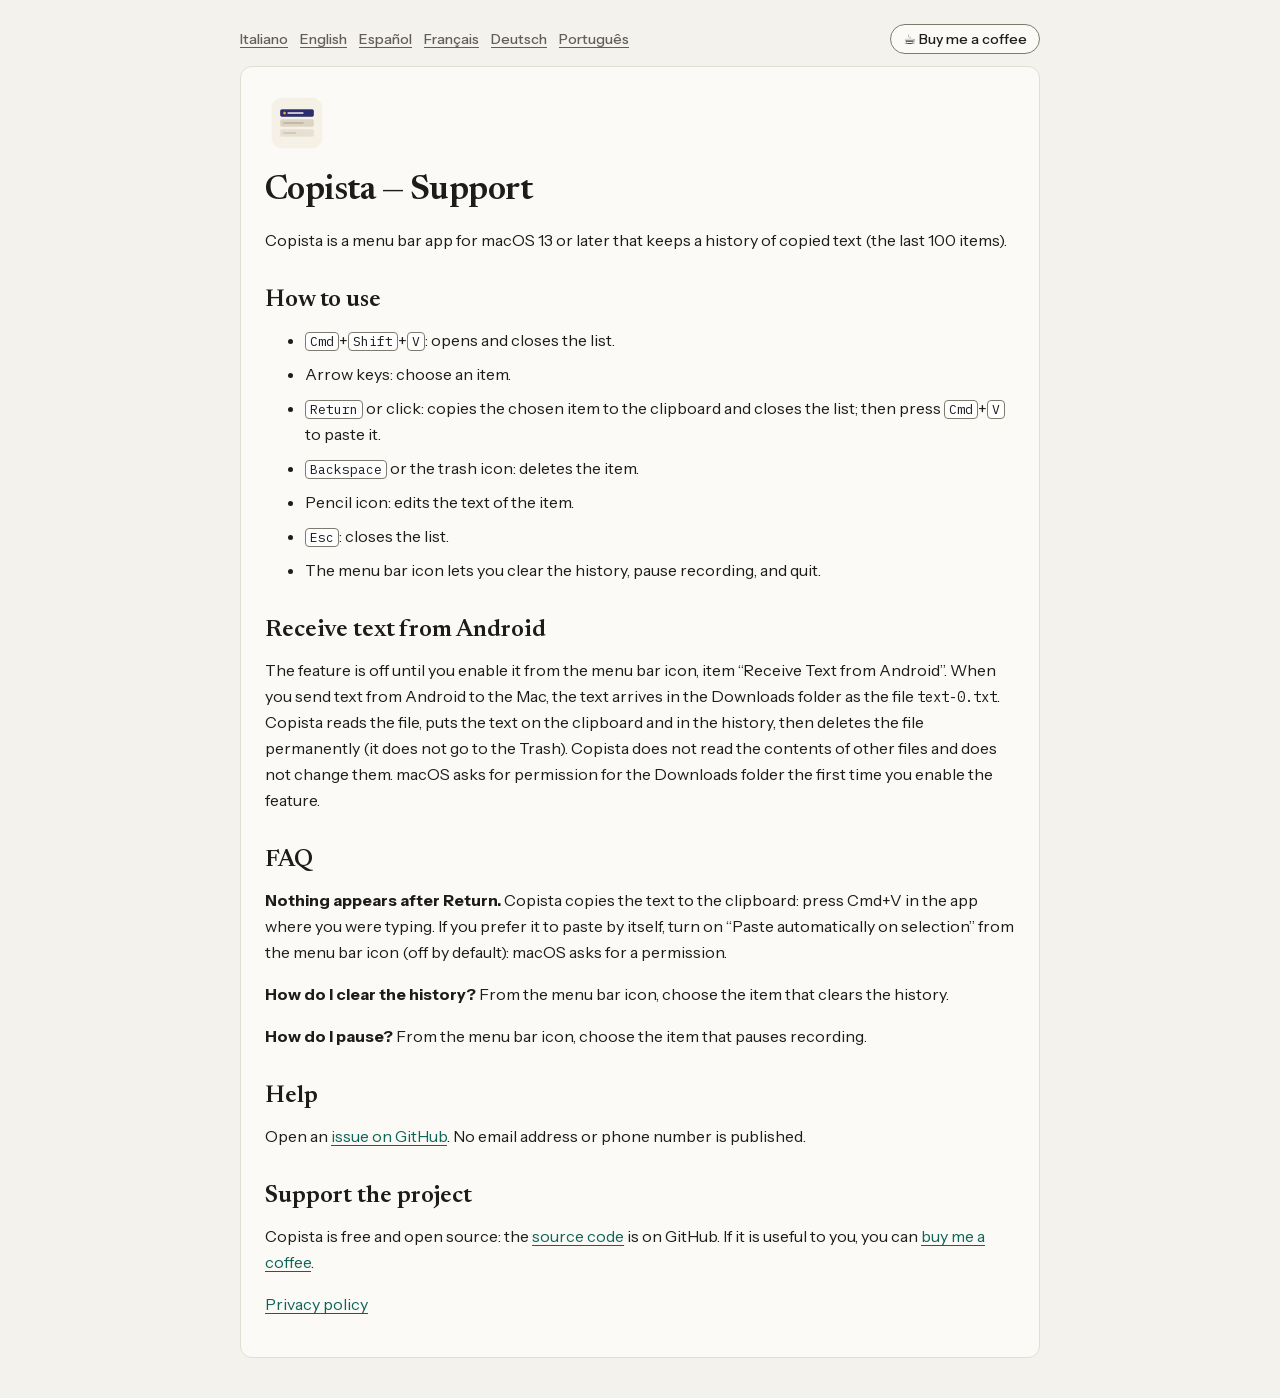
==== commit 81a073f4: "Sito e testi store: incolla automatico opzionale e modifica del testo Per impostazione predefinita l" ====
--- a/site/index.html
+++ b/site/index.html
@@ -14,13 +14,14 @@
 <li>Frecce: scelgono un elemento.</li>
 <li><kbd>Invio</kbd> o clic: copia l'elemento scelto negli appunti e chiude l'elenco; poi premi <kbd>Cmd</kbd>+<kbd>V</kbd> per incollarlo.</li>
 <li><kbd>Backspace</kbd> o icona del cestino: elimina l'elemento.</li>
+<li>Icona della matita: modifica il testo dell'elemento.</li>
 <li><kbd>Esc</kbd>: chiude l'elenco.</li>
 <li>L'icona nella barra dei menu permette di cancellare la cronologia, mettere in pausa la registrazione e uscire.</li>
 </ul>
 <h2>Ricevi testo da Android</h2>
 <p>La funzione è spenta finché non la abiliti dall'icona nella barra dei menu, voce «Ricevi testo da Android». Quando invii un testo da Android al Mac, il testo arriva nella cartella Download come file <code>text-0.txt</code>. Copista legge il file, mette il testo negli appunti e nella cronologia, poi elimina il file in modo definitivo (non va nel Cestino). Copista non legge il contenuto di altri file e non li modifica. macOS chiede il permesso per la cartella Download alla prima attivazione.</p>
 <h2>Domande frequenti</h2>
-<p><b>Dopo Invio il testo non compare.</b> Copista copia il testo negli appunti: premi Cmd+V nell'app dove stavi scrivendo.</p>
+<p><b>Dopo Invio il testo non compare.</b> Copista copia il testo negli appunti: premi Cmd+V nell'app dove stavi scrivendo. Se preferisci che incolli da solo, attiva «Incolla automaticamente alla selezione» dall'icona nella barra dei menu (spento di default): macOS chiede un permesso.</p>
 <p><b>Come cancello la cronologia?</b> Dall'icona nella barra dei menu, scegli la voce per cancellare la cronologia.</p>
 <p><b>Come metto in pausa?</b> Dall'icona nella barra dei menu, scegli la voce per mettere in pausa la registrazione.</p>
 <h2>Assistenza</h2>
@@ -39,13 +40,14 @@
 <li>Arrow keys: choose an item.</li>
 <li><kbd>Return</kbd> or click: copies the chosen item to the clipboard and closes the list; then press <kbd>Cmd</kbd>+<kbd>V</kbd> to paste it.</li>
 <li><kbd>Backspace</kbd> or the trash icon: deletes the item.</li>
+<li>Pencil icon: edits the text of the item.</li>
 <li><kbd>Esc</kbd>: closes the list.</li>
 <li>The menu bar icon lets you clear the history, pause recording, and quit.</li>
 </ul>
 <h2>Receive text from Android</h2>
 <p>The feature is off until you enable it from the menu bar icon, item “Receive Text from Android”. When you send text from Android to the Mac, the text arrives in the Downloads folder as the file <code>text-0.txt</code>. Copista reads the file, puts the text on the clipboard and in the history, then deletes the file permanently (it does not go to the Trash). Copista does not read the contents of other files and does not change them. macOS asks for permission for the Downloads folder the first time you enable the feature.</p>
 <h2>FAQ</h2>
-<p><b>Nothing appears after Return.</b> Copista copies the text to the clipboard: press Cmd+V in the app where you were typing.</p>
+<p><b>Nothing appears after Return.</b> Copista copies the text to the clipboard: press Cmd+V in the app where you were typing. If you prefer it to paste by itself, turn on “Paste automatically on selection” from the menu bar icon (off by default): macOS asks for a permission.</p>
 <p><b>How do I clear the history?</b> From the menu bar icon, choose the item that clears the history.</p>
 <p><b>How do I pause?</b> From the menu bar icon, choose the item that pauses recording.</p>
 <h2>Help</h2>
@@ -64,13 +66,14 @@
 <li>Flechas: eligen un elemento.</li>
 <li><kbd>Intro</kbd> o clic: copia el elemento elegido al portapapeles y cierra la lista; después pulsa <kbd>Cmd</kbd>+<kbd>V</kbd> para pegarlo.</li>
 <li><kbd>Retroceso</kbd> o el icono de la papelera: elimina el elemento.</li>
+<li>Icono del lápiz: edita el texto del elemento.</li>
 <li><kbd>Esc</kbd>: cierra la lista.</li>
 <li>El icono de la barra de menús permite vaciar el historial, pausar el registro y salir.</li>
 </ul>
 <h2>Recibir texto de Android</h2>
 <p>La función está desactivada hasta que la activas desde el icono de la barra de menús, opción «Recibir texto de Android». Cuando envías un texto de Android al Mac, el texto llega a la carpeta Descargas como el archivo <code>text-0.txt</code>. Copista lee el archivo, pone el texto en el portapapeles y en el historial, y luego elimina el archivo de forma definitiva (no va a la Papelera). Copista no lee el contenido de otros archivos ni los modifica. macOS pide el permiso para la carpeta Descargas la primera vez que activas la función.</p>
 <h2>Preguntas frecuentes</h2>
-<p><b>No aparece nada tras Intro.</b> Copista copia el texto al portapapeles: pulsa Cmd+V en la app donde estabas escribiendo.</p>
+<p><b>No aparece nada tras Intro.</b> Copista copia el texto al portapapeles: pulsa Cmd+V en la app donde estabas escribiendo. Si prefieres que pegue solo, activa «Pegar automáticamente al seleccionar» desde el icono de la barra de menús (desactivado por defecto): macOS pide un permiso.</p>
 <p><b>¿Cómo vacío el historial?</b> Desde el icono de la barra de menús, elige la opción para vaciar el historial.</p>
 <p><b>¿Cómo pauso el registro?</b> Desde el icono de la barra de menús, elige la opción para pausar el registro.</p>
 <h2>Ayuda</h2>
@@ -89,13 +92,14 @@
 <li>Flèches : choisissent un élément.</li>
 <li><kbd>Entrée</kbd> ou clic : copie l’élément choisi dans le presse-papiers et ferme la liste ; appuyez ensuite sur <kbd>Cmd</kbd>+<kbd>V</kbd> pour le coller.</li>
 <li><kbd>Retour arrière</kbd> ou l’icône de la corbeille : supprime l’élément.</li>
+<li>Icône du crayon : modifie le texte de l’élément.</li>
 <li><kbd>Esc</kbd> : ferme la liste.</li>
 <li>L’icône de la barre des menus permet de vider l’historique, de suspendre l’enregistrement et de quitter.</li>
 </ul>
 <h2>Recevoir du texte d’Android</h2>
 <p>La fonction est désactivée tant que vous ne l’activez pas depuis l’icône de la barre des menus, option « Recevoir du texte d’Android ». Lorsque vous envoyez un texte d’Android vers le Mac, le texte arrive dans le dossier Téléchargements sous la forme du fichier <code>text-0.txt</code>. Copista lit le fichier, place le texte dans le presse-papiers et dans l’historique, puis supprime le fichier définitivement (il ne va pas dans la Corbeille). Copista ne lit pas le contenu des autres fichiers et ne les modifie pas. macOS demande l’autorisation pour le dossier Téléchargements à la première activation.</p>
 <h2>Questions fréquentes</h2>
-<p><b>Rien n’apparaît après Entrée.</b> Copista copie le texte dans le presse-papiers : appuyez sur Cmd+V dans l’app où vous écriviez.</p>
+<p><b>Rien n’apparaît après Entrée.</b> Copista copie le texte dans le presse-papiers : appuyez sur Cmd+V dans l’app où vous écriviez. Si vous préférez qu’il colle tout seul, activez « Coller automatiquement à la sélection » depuis l’icône de la barre des menus (désactivé par défaut) : macOS demande une autorisation.</p>
 <p><b>Comment vider l’historique ?</b> Depuis l’icône de la barre des menus, choisissez l’option qui vide l’historique.</p>
 <p><b>Comment suspendre l’enregistrement ?</b> Depuis l’icône de la barre des menus, choisissez l’option qui suspend l’enregistrement.</p>
 <h2>Aide</h2>
@@ -114,13 +118,14 @@
 <li>Pfeiltasten: wählen einen Eintrag.</li>
 <li><kbd>Eingabetaste</kbd> oder Klick: kopiert den gewählten Eintrag in die Zwischenablage und schließt die Liste; mit <kbd>Cmd</kbd>+<kbd>V</kbd> setzt du ihn ein.</li>
 <li><kbd>Rückschritttaste</kbd> oder das Papierkorb-Symbol: löscht den Eintrag.</li>
+<li>Stift-Symbol: bearbeitet den Text des Eintrags.</li>
 <li><kbd>Esc</kbd>: schließt die Liste.</li>
 <li>Über das Symbol in der Menüleiste kannst du den Verlauf löschen, die Aufzeichnung anhalten und die App beenden.</li>
 </ul>
 <h2>Text von Android empfangen</h2>
 <p>Die Funktion ist ausgeschaltet, bis du sie über das Symbol in der Menüleiste aktivierst (Eintrag „Text von Android empfangen“). Wenn du einen Text von Android an den Mac sendest, kommt der Text im Ordner „Downloads“ als Datei <code>text-0.txt</code> an. Copista liest die Datei, legt den Text in die Zwischenablage und in den Verlauf und löscht die Datei dann endgültig (sie kommt nicht in den Papierkorb). Copista liest den Inhalt anderer Dateien nicht und ändert sie nicht. macOS fragt bei der ersten Aktivierung nach der Berechtigung für den Ordner „Downloads“.</p>
 <h2>Häufige Fragen</h2>
-<p><b>Nach der Eingabetaste erscheint nichts.</b> Copista kopiert den Text in die Zwischenablage: Drücke Cmd+V in der App, in der du geschrieben hast.</p>
+<p><b>Nach der Eingabetaste erscheint nichts.</b> Copista kopiert den Text in die Zwischenablage: Drücke Cmd+V in der App, in der du geschrieben hast. Wenn du möchtest, dass er von selbst einfügt, aktiviere über das Symbol in der Menüleiste „Bei Auswahl automatisch einfügen“ (standardmäßig aus): macOS fragt nach einer Berechtigung.</p>
 <p><b>Wie lösche ich den Verlauf?</b> Wähle über das Symbol in der Menüleiste den Eintrag, der den Verlauf löscht.</p>
 <p><b>Wie halte ich die Aufzeichnung an?</b> Wähle über das Symbol in der Menüleiste den Eintrag, der die Aufzeichnung anhält.</p>
 <h2>Hilfe</h2>
@@ -139,13 +144,14 @@
 <li>Setas: escolhem um item.</li>
 <li><kbd>Return</kbd> ou clique: copia o item escolhido para a área de transferência e fecha a lista; depois cole com <kbd>Cmd</kbd>+<kbd>V</kbd>.</li>
 <li><kbd>Delete</kbd> ou o ícone da lixeira: apaga o item.</li>
+<li>Ícone do lápis: edita o texto do item.</li>
 <li><kbd>Esc</kbd>: fecha a lista.</li>
 <li>O ícone na barra de menus permite limpar o histórico, pausar o registro e encerrar o app.</li>
 </ul>
 <h2>Receber texto do Android</h2>
 <p>O recurso fica desativado até você ativá-lo pelo ícone na barra de menus, item “Receber texto do Android”. Quando você envia um texto do Android para o Mac, o texto chega à pasta Downloads como o arquivo <code>text-0.txt</code>. O Copista lê o arquivo, coloca o texto na área de transferência e no histórico e depois apaga o arquivo de forma definitiva (ele não vai para o Lixo). O Copista não lê o conteúdo de outros arquivos nem os altera. O macOS pede a permissão para a pasta Downloads na primeira ativação.</p>
 <h2>Perguntas frequentes</h2>
-<p><b>Nada aparece depois do Return.</b> O Copista copia o texto para a área de transferência: pressione Cmd+V no app em que você estava digitando.</p>
+<p><b>Nada aparece depois do Return.</b> O Copista copia o texto para a área de transferência: pressione Cmd+V no app em que você estava digitando. Se preferir que ele cole sozinho, ative “Colar automaticamente ao selecionar” no ícone da barra de menus (desativado por padrão): o macOS pede uma permissão.</p>
 <p><b>Como limpo o histórico?</b> Pelo ícone na barra de menus, escolha o item que limpa o histórico.</p>
 <p><b>Como pauso o registro?</b> Pelo ícone na barra de menus, escolha o item que pausa o registro.</p>
 <h2>Ajuda</h2>
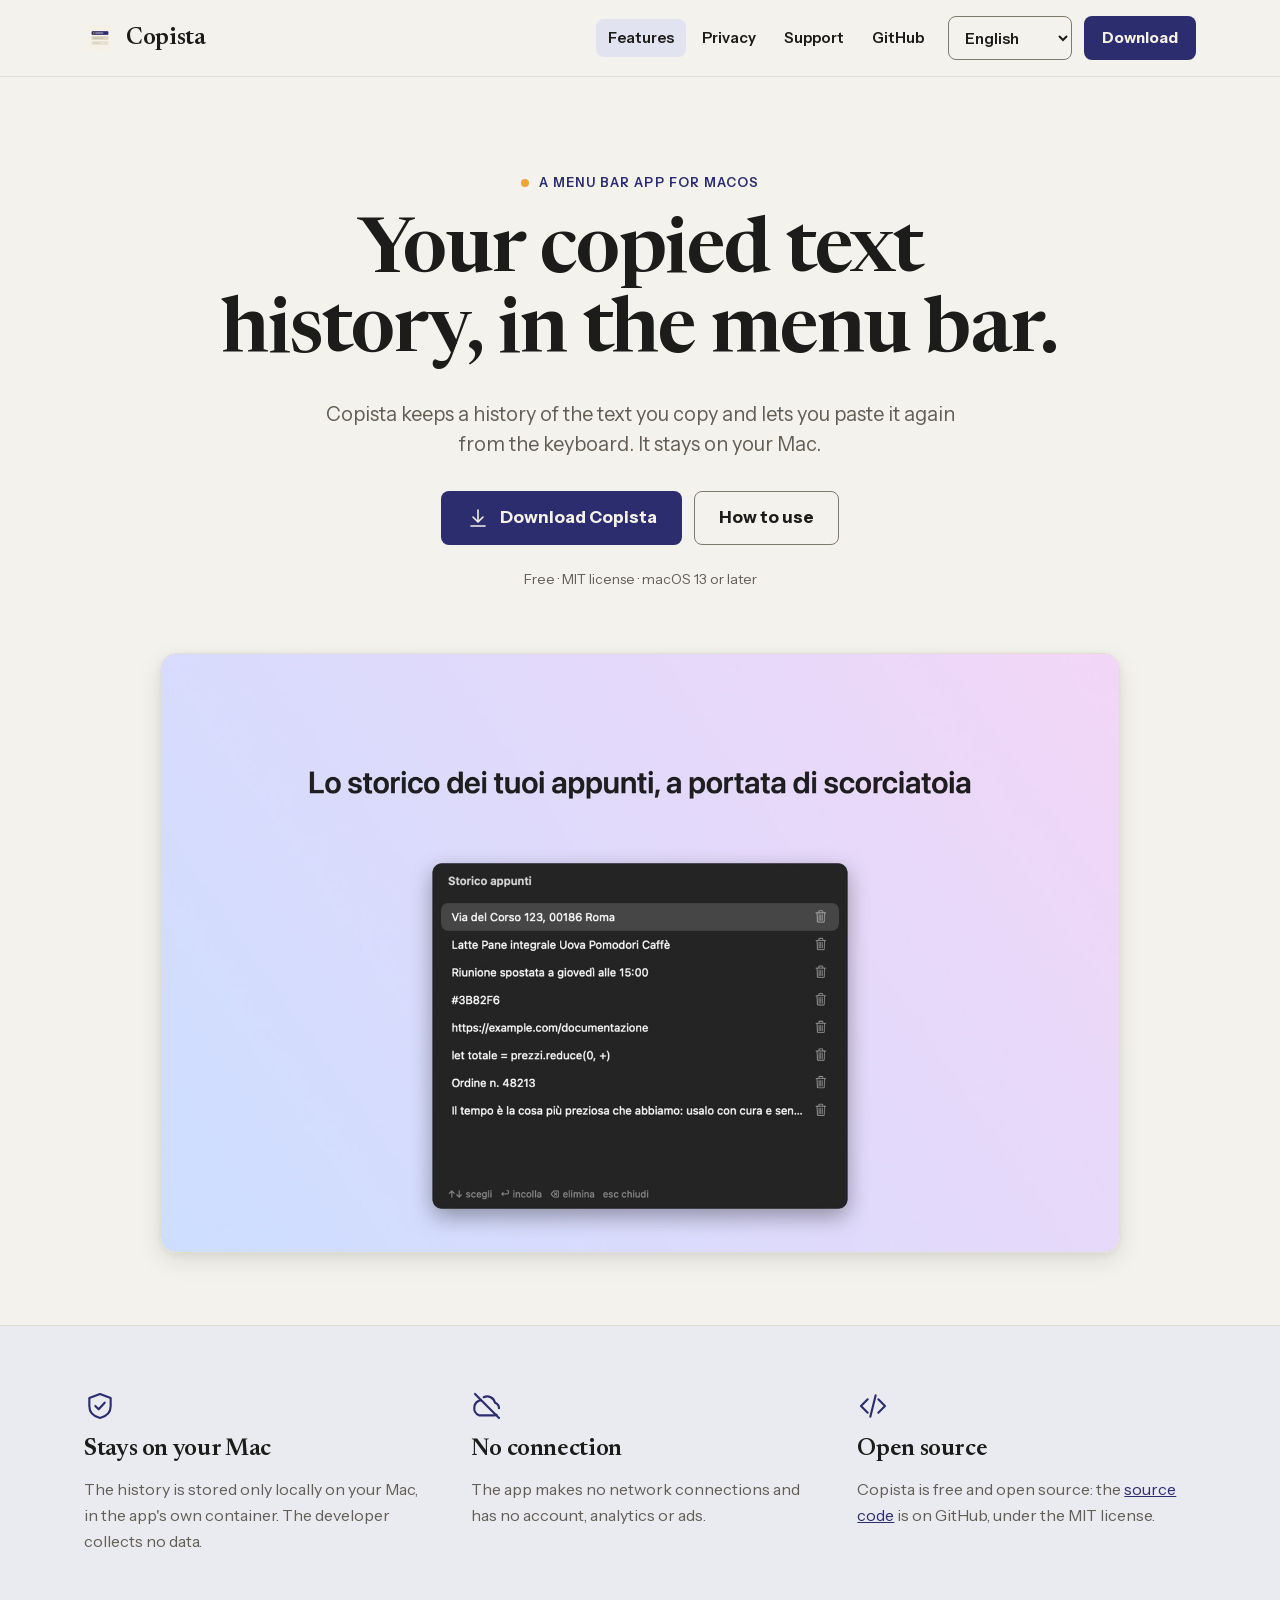
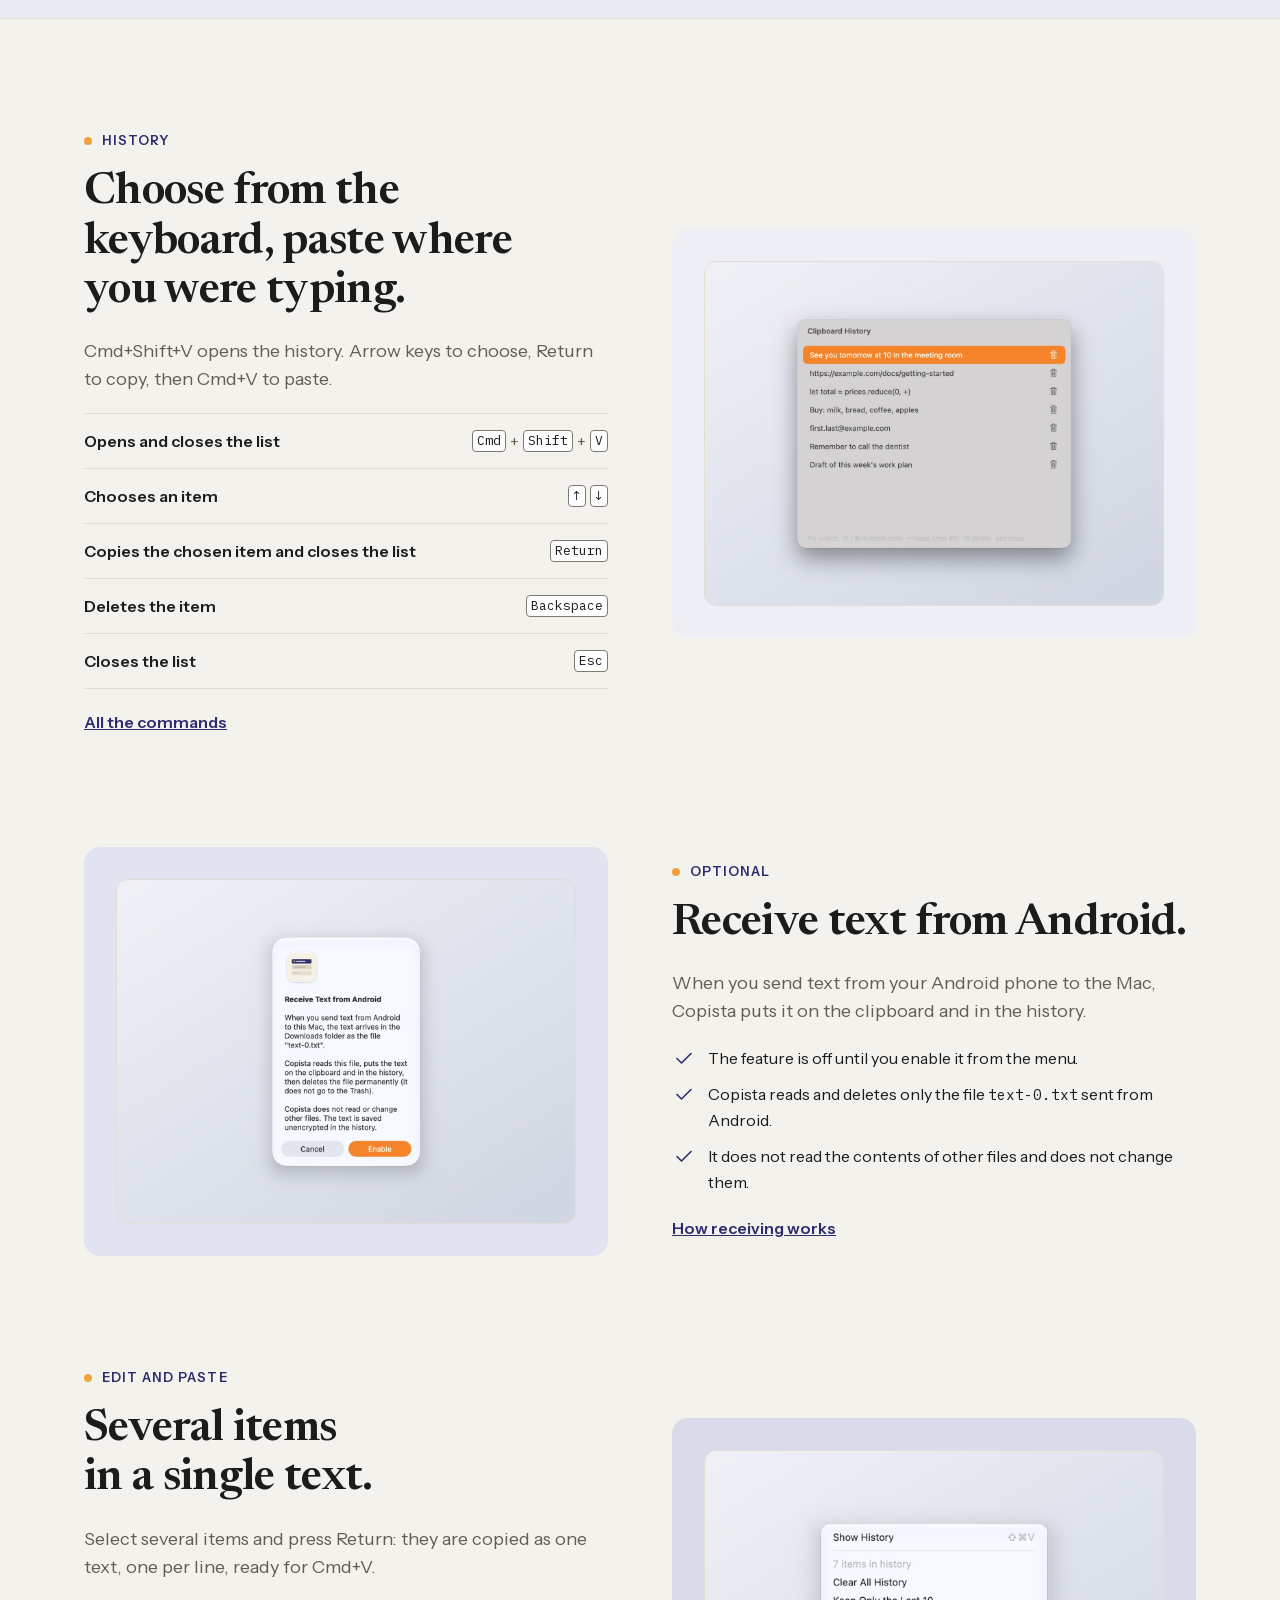
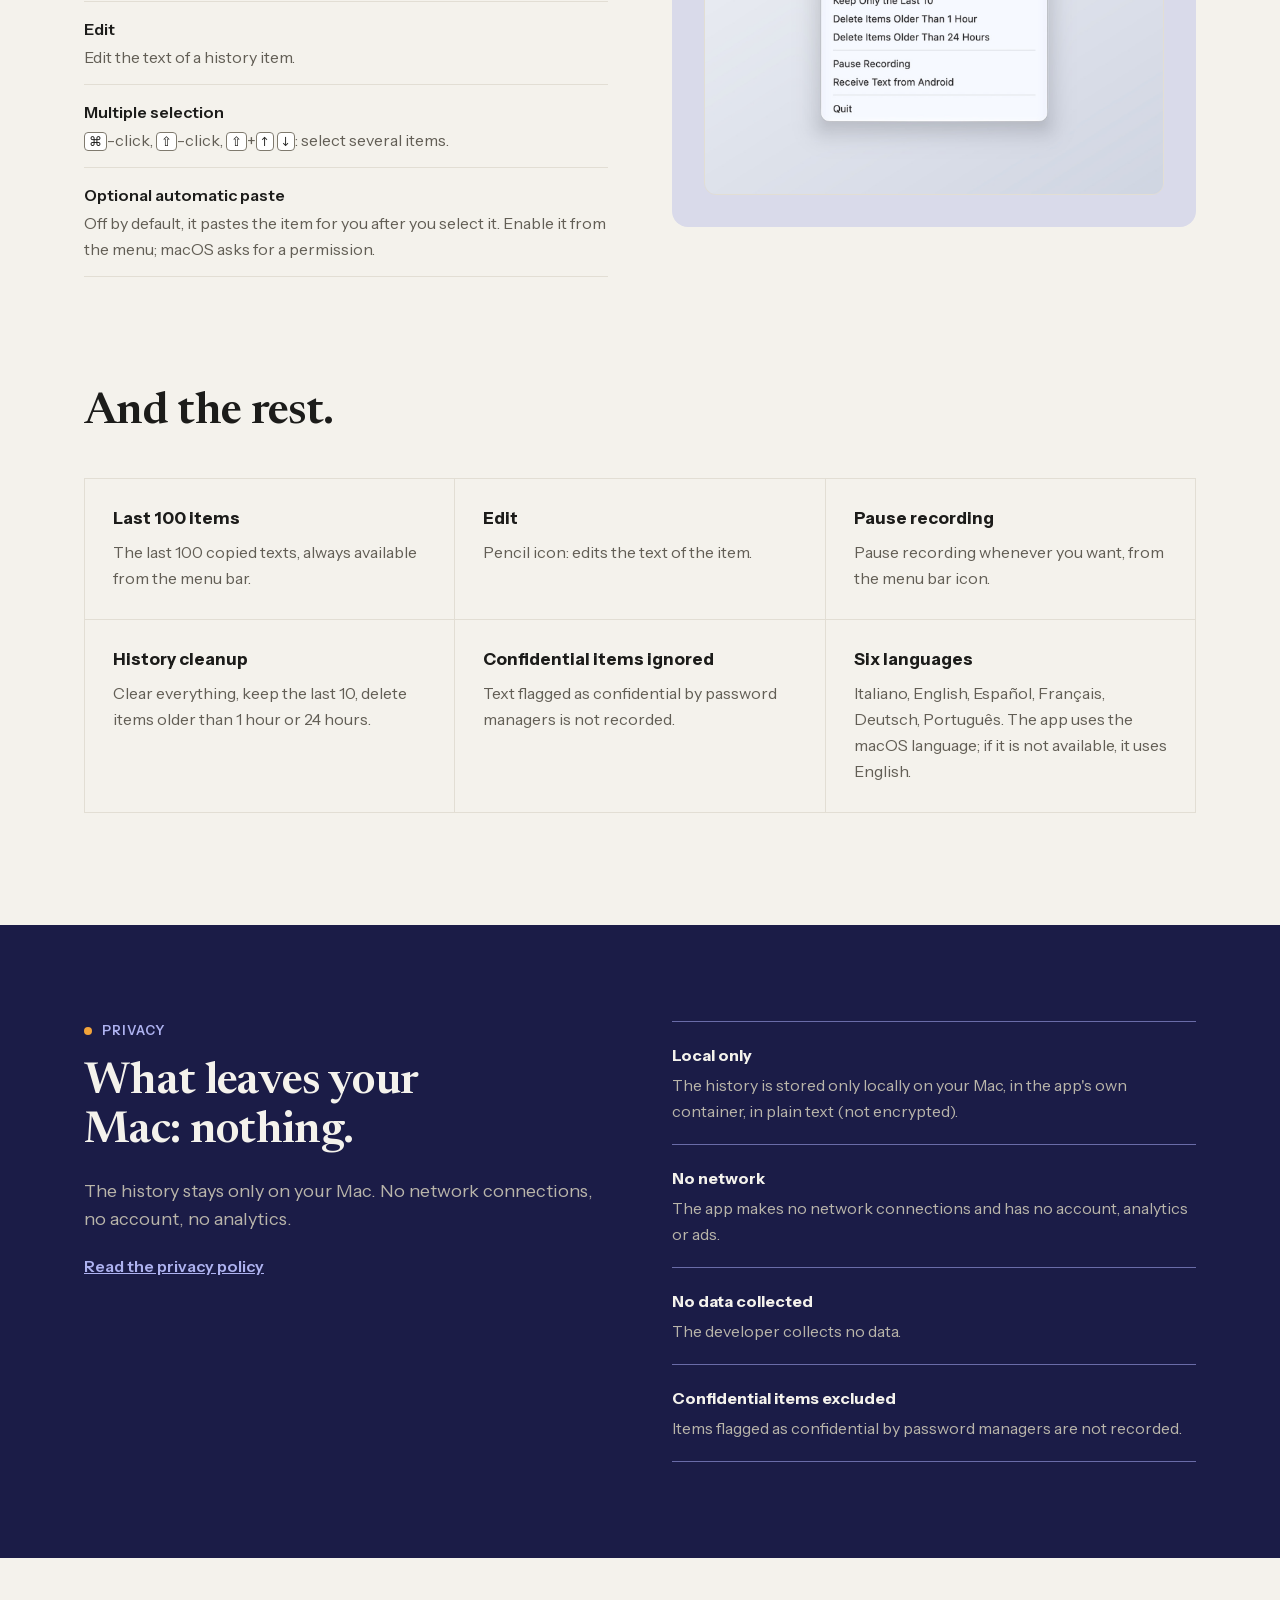
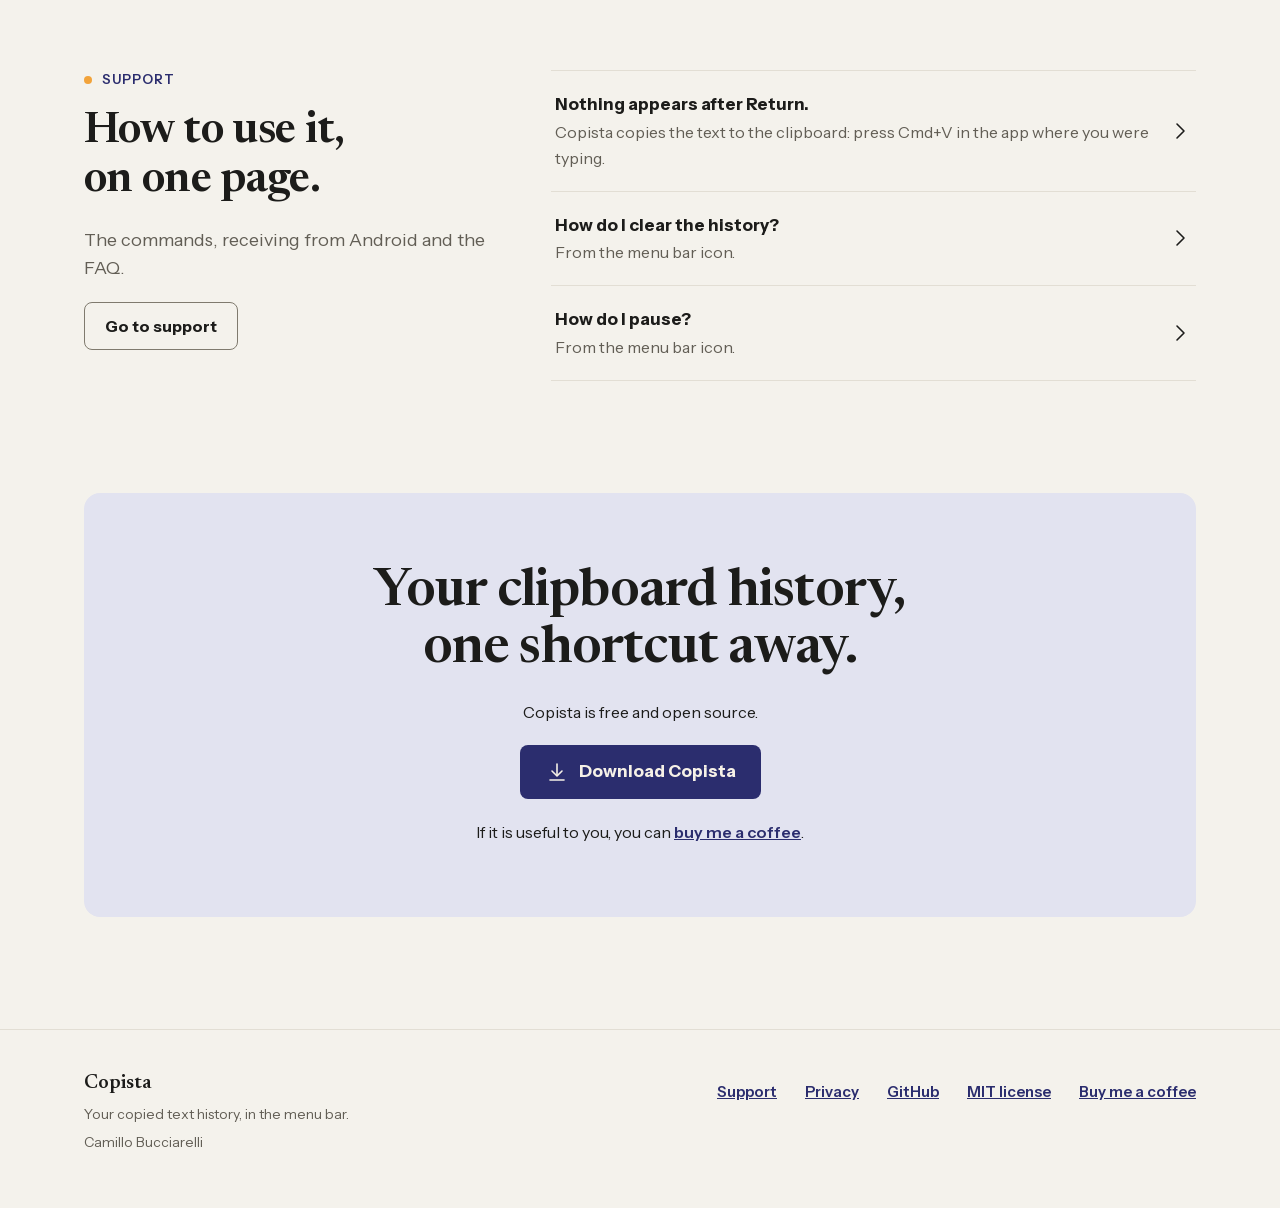
==== commit 75686c5a: "Nuovo sito: home, supporto e privacy ridisegnati in sei lingue Home (index.html), supporto (support." ====
--- a/site/index.html
+++ b/site/index.html
@@ -1,164 +1,330 @@
 <!doctype html>
-<html lang="it"><head><meta charset="utf-8"><meta name="viewport" content="width=device-width,initial-scale=1">
-<title>Copista — Supporto / Support</title>
+<html lang="en"><head><meta charset="utf-8"><meta name="viewport" content="width=device-width,initial-scale=1">
+<title>Copista — Clipboard history for the macOS menu bar</title>
+<meta name="description" content="Copista keeps a history of the text you copy and lets you paste it again from the keyboard. Free, open source, stays on your Mac.">
+<link rel="canonical" href="https://copista.camillobucciarelli.dev/index.html">
+<meta property="og:type" content="website"><meta property="og:site_name" content="Copista"><meta property="og:title" content="Copista — Clipboard history for the macOS menu bar"><meta property="og:description" content="Copista keeps a history of the text you copy and lets you paste it again from the keyboard. Free, open source, stays on your Mac."><meta property="og:url" content="https://copista.camillobucciarelli.dev/index.html"><meta property="og:image" content="https://copista.camillobucciarelli.dev/img/hero.jpg">
+<meta name="color-scheme" content="light dark">
 <link rel="icon" type="image/png" href="icon.png">
 <link rel="stylesheet" href="style.css"></head><body>
-<header class="topbar"><nav class="langs"><a href="#it" lang="it">Italiano</a><a href="#en" lang="en">English</a><a href="#es" lang="es">Español</a><a href="#fr" lang="fr">Français</a><a href="#de" lang="de">Deutsch</a><a href="#pt" lang="pt">Português</a></nav><a class="sponsor" href="https://buymeacoffee.com/camillobucciarelli" rel="noopener"><span aria-hidden="true">☕</span> Buy me a coffee</a></header>
-<main id="it" lang="it">
-<img class="logo" src="icon.png" width="64" height="64" alt="">
-<h1>Copista — Supporto</h1>
-<p>Copista è un'app per la barra dei menu di macOS 13 o successivo che tiene la cronologia del testo copiato (gli ultimi 100 elementi).</p>
-<h2>Come si usa</h2>
-<ul>
-<li><kbd>Cmd</kbd>+<kbd>Shift</kbd>+<kbd>V</kbd>: apre e chiude l'elenco.</li>
-<li>Frecce: scelgono un elemento.</li>
-<li><kbd>Invio</kbd> o clic: copia l'elemento scelto negli appunti e chiude l'elenco; poi premi <kbd>Cmd</kbd>+<kbd>V</kbd> per incollarlo.</li>
-<li><kbd>Backspace</kbd> o icona del cestino: elimina l'elemento.</li>
-<li>Icona della matita: modifica il testo dell'elemento.</li>
-<li><kbd>Esc</kbd>: chiude l'elenco.</li>
-<li>L'icona nella barra dei menu permette di cancellare la cronologia, mettere in pausa la registrazione e uscire.</li>
-</ul>
-<h2>Ricevi testo da Android</h2>
-<p>La funzione è spenta finché non la abiliti dall'icona nella barra dei menu, voce «Ricevi testo da Android». Quando invii un testo da Android al Mac, il testo arriva nella cartella Download come file <code>text-0.txt</code>. Copista legge il file, mette il testo negli appunti e nella cronologia, poi elimina il file in modo definitivo (non va nel Cestino). Copista non legge il contenuto di altri file e non li modifica. macOS chiede il permesso per la cartella Download alla prima attivazione.</p>
-<h2>Domande frequenti</h2>
-<p><b>Dopo Invio il testo non compare.</b> Copista copia il testo negli appunti: premi Cmd+V nell'app dove stavi scrivendo. Se preferisci che incolli da solo, attiva «Incolla automaticamente alla selezione» dall'icona nella barra dei menu (spento di default): macOS chiede un permesso.</p>
-<p><b>Come cancello la cronologia?</b> Dall'icona nella barra dei menu, scegli la voce per cancellare la cronologia.</p>
-<p><b>Come metto in pausa?</b> Dall'icona nella barra dei menu, scegli la voce per mettere in pausa la registrazione.</p>
-<h2>Assistenza</h2>
-<p>Apri una segnalazione (issue) su <a href="https://github.com/camillobucciarelli/copista/issues">GitHub</a>. Non pubblichiamo indirizzi email o numeri di telefono.</p>
-<h2>Sostieni il progetto</h2>
-<p>Copista è gratuita e open source: il <a href="https://github.com/camillobucciarelli/copista" rel="noopener">codice sorgente</a> è su GitHub. Se ti è utile puoi <a href="https://buymeacoffee.com/camillobucciarelli" rel="noopener">offrirmi un caffè</a>.</p>
-<p><a href="privacy.html#it">Informativa sulla privacy</a></p>
-</main>
-<main id="en" lang="en">
-<img class="logo" src="icon.png" width="64" height="64" alt="">
-<h1>Copista — Support</h1>
-<p>Copista is a menu bar app for macOS 13 or later that keeps a history of copied text (the last 100 items).</p>
-<h2>How to use</h2>
-<ul>
-<li><kbd>Cmd</kbd>+<kbd>Shift</kbd>+<kbd>V</kbd>: opens and closes the list.</li>
-<li>Arrow keys: choose an item.</li>
-<li><kbd>Return</kbd> or click: copies the chosen item to the clipboard and closes the list; then press <kbd>Cmd</kbd>+<kbd>V</kbd> to paste it.</li>
-<li><kbd>Backspace</kbd> or the trash icon: deletes the item.</li>
-<li>Pencil icon: edits the text of the item.</li>
-<li><kbd>Esc</kbd>: closes the list.</li>
-<li>The menu bar icon lets you clear the history, pause recording, and quit.</li>
-</ul>
-<h2>Receive text from Android</h2>
-<p>The feature is off until you enable it from the menu bar icon, item “Receive Text from Android”. When you send text from Android to the Mac, the text arrives in the Downloads folder as the file <code>text-0.txt</code>. Copista reads the file, puts the text on the clipboard and in the history, then deletes the file permanently (it does not go to the Trash). Copista does not read the contents of other files and does not change them. macOS asks for permission for the Downloads folder the first time you enable the feature.</p>
-<h2>FAQ</h2>
-<p><b>Nothing appears after Return.</b> Copista copies the text to the clipboard: press Cmd+V in the app where you were typing. If you prefer it to paste by itself, turn on “Paste automatically on selection” from the menu bar icon (off by default): macOS asks for a permission.</p>
-<p><b>How do I clear the history?</b> From the menu bar icon, choose the item that clears the history.</p>
-<p><b>How do I pause?</b> From the menu bar icon, choose the item that pauses recording.</p>
-<h2>Help</h2>
-<p>Open an <a href="https://github.com/camillobucciarelli/copista/issues">issue on GitHub</a>. No email address or phone number is published.</p>
-<h2>Support the project</h2>
-<p>Copista is free and open source: the <a href="https://github.com/camillobucciarelli/copista" rel="noopener">source code</a> is on GitHub. If it is useful to you, you can <a href="https://buymeacoffee.com/camillobucciarelli" rel="noopener">buy me a coffee</a>.</p>
-<p><a href="privacy.html#en">Privacy policy</a></p>
-</main>
-<main id="es" lang="es">
-<img class="logo" src="icon.png" width="64" height="64" alt="">
-<h1>Copista — Soporte</h1>
-<p>Copista es una app para la barra de menús de macOS 13 o posterior que guarda el historial del texto copiado (los últimos 100 elementos).</p>
-<h2>Cómo se usa</h2>
-<ul>
-<li><kbd>Cmd</kbd>+<kbd>Shift</kbd>+<kbd>V</kbd>: abre y cierra la lista.</li>
-<li>Flechas: eligen un elemento.</li>
-<li><kbd>Intro</kbd> o clic: copia el elemento elegido al portapapeles y cierra la lista; después pulsa <kbd>Cmd</kbd>+<kbd>V</kbd> para pegarlo.</li>
-<li><kbd>Retroceso</kbd> o el icono de la papelera: elimina el elemento.</li>
-<li>Icono del lápiz: edita el texto del elemento.</li>
-<li><kbd>Esc</kbd>: cierra la lista.</li>
-<li>El icono de la barra de menús permite vaciar el historial, pausar el registro y salir.</li>
-</ul>
-<h2>Recibir texto de Android</h2>
-<p>La función está desactivada hasta que la activas desde el icono de la barra de menús, opción «Recibir texto de Android». Cuando envías un texto de Android al Mac, el texto llega a la carpeta Descargas como el archivo <code>text-0.txt</code>. Copista lee el archivo, pone el texto en el portapapeles y en el historial, y luego elimina el archivo de forma definitiva (no va a la Papelera). Copista no lee el contenido de otros archivos ni los modifica. macOS pide el permiso para la carpeta Descargas la primera vez que activas la función.</p>
-<h2>Preguntas frecuentes</h2>
-<p><b>No aparece nada tras Intro.</b> Copista copia el texto al portapapeles: pulsa Cmd+V en la app donde estabas escribiendo. Si prefieres que pegue solo, activa «Pegar automáticamente al seleccionar» desde el icono de la barra de menús (desactivado por defecto): macOS pide un permiso.</p>
-<p><b>¿Cómo vacío el historial?</b> Desde el icono de la barra de menús, elige la opción para vaciar el historial.</p>
-<p><b>¿Cómo pauso el registro?</b> Desde el icono de la barra de menús, elige la opción para pausar el registro.</p>
-<h2>Ayuda</h2>
-<p>Abre una incidencia (issue) en <a href="https://github.com/camillobucciarelli/copista/issues">GitHub</a>. No publicamos direcciones de correo ni números de teléfono.</p>
-<h2>Apoya el proyecto</h2>
-<p>Copista es gratuita y de código abierto: el <a href="https://github.com/camillobucciarelli/copista" rel="noopener">código fuente</a> está en GitHub. Si te resulta útil, puedes <a href="https://buymeacoffee.com/camillobucciarelli" rel="noopener">invitarme a un café</a>.</p>
-<p><a href="privacy.html#es">Política de privacidad</a></p>
-</main>
-<main id="fr" lang="fr">
-<img class="logo" src="icon.png" width="64" height="64" alt="">
-<h1>Copista — Assistance</h1>
-<p>Copista est une app pour la barre des menus de macOS 13 ou ultérieur qui conserve l’historique du texte copié (les 100 derniers éléments).</p>
-<h2>Utilisation</h2>
-<ul>
-<li><kbd>Cmd</kbd>+<kbd>Shift</kbd>+<kbd>V</kbd> : ouvre et ferme la liste.</li>
-<li>Flèches : choisissent un élément.</li>
-<li><kbd>Entrée</kbd> ou clic : copie l’élément choisi dans le presse-papiers et ferme la liste ; appuyez ensuite sur <kbd>Cmd</kbd>+<kbd>V</kbd> pour le coller.</li>
-<li><kbd>Retour arrière</kbd> ou l’icône de la corbeille : supprime l’élément.</li>
-<li>Icône du crayon : modifie le texte de l’élément.</li>
-<li><kbd>Esc</kbd> : ferme la liste.</li>
-<li>L’icône de la barre des menus permet de vider l’historique, de suspendre l’enregistrement et de quitter.</li>
-</ul>
-<h2>Recevoir du texte d’Android</h2>
-<p>La fonction est désactivée tant que vous ne l’activez pas depuis l’icône de la barre des menus, option « Recevoir du texte d’Android ». Lorsque vous envoyez un texte d’Android vers le Mac, le texte arrive dans le dossier Téléchargements sous la forme du fichier <code>text-0.txt</code>. Copista lit le fichier, place le texte dans le presse-papiers et dans l’historique, puis supprime le fichier définitivement (il ne va pas dans la Corbeille). Copista ne lit pas le contenu des autres fichiers et ne les modifie pas. macOS demande l’autorisation pour le dossier Téléchargements à la première activation.</p>
-<h2>Questions fréquentes</h2>
-<p><b>Rien n’apparaît après Entrée.</b> Copista copie le texte dans le presse-papiers : appuyez sur Cmd+V dans l’app où vous écriviez. Si vous préférez qu’il colle tout seul, activez « Coller automatiquement à la sélection » depuis l’icône de la barre des menus (désactivé par défaut) : macOS demande une autorisation.</p>
-<p><b>Comment vider l’historique ?</b> Depuis l’icône de la barre des menus, choisissez l’option qui vide l’historique.</p>
-<p><b>Comment suspendre l’enregistrement ?</b> Depuis l’icône de la barre des menus, choisissez l’option qui suspend l’enregistrement.</p>
-<h2>Aide</h2>
-<p>Ouvrez un ticket (issue) sur <a href="https://github.com/camillobucciarelli/copista/issues">GitHub</a>. Nous ne publions ni adresse e-mail ni numéro de téléphone.</p>
-<h2>Soutenir le projet</h2>
-<p>Copista est gratuite et open source : le <a href="https://github.com/camillobucciarelli/copista" rel="noopener">code source</a> est sur GitHub. Si elle vous est utile, vous pouvez <a href="https://buymeacoffee.com/camillobucciarelli" rel="noopener">m’offrir un café</a>.</p>
-<p><a href="privacy.html#fr">Politique de confidentialité</a></p>
-</main>
-<main id="de" lang="de">
-<img class="logo" src="icon.png" width="64" height="64" alt="">
-<h1>Copista — Support</h1>
-<p>Copista ist eine Menüleisten-App für macOS 13 oder neuer, die einen Verlauf des kopierten Texts speichert (die letzten 100 Einträge).</p>
-<h2>Bedienung</h2>
-<ul>
-<li><kbd>Cmd</kbd>+<kbd>Shift</kbd>+<kbd>V</kbd>: öffnet und schließt die Liste.</li>
-<li>Pfeiltasten: wählen einen Eintrag.</li>
-<li><kbd>Eingabetaste</kbd> oder Klick: kopiert den gewählten Eintrag in die Zwischenablage und schließt die Liste; mit <kbd>Cmd</kbd>+<kbd>V</kbd> setzt du ihn ein.</li>
-<li><kbd>Rückschritttaste</kbd> oder das Papierkorb-Symbol: löscht den Eintrag.</li>
-<li>Stift-Symbol: bearbeitet den Text des Eintrags.</li>
-<li><kbd>Esc</kbd>: schließt die Liste.</li>
-<li>Über das Symbol in der Menüleiste kannst du den Verlauf löschen, die Aufzeichnung anhalten und die App beenden.</li>
-</ul>
-<h2>Text von Android empfangen</h2>
-<p>Die Funktion ist ausgeschaltet, bis du sie über das Symbol in der Menüleiste aktivierst (Eintrag „Text von Android empfangen“). Wenn du einen Text von Android an den Mac sendest, kommt der Text im Ordner „Downloads“ als Datei <code>text-0.txt</code> an. Copista liest die Datei, legt den Text in die Zwischenablage und in den Verlauf und löscht die Datei dann endgültig (sie kommt nicht in den Papierkorb). Copista liest den Inhalt anderer Dateien nicht und ändert sie nicht. macOS fragt bei der ersten Aktivierung nach der Berechtigung für den Ordner „Downloads“.</p>
-<h2>Häufige Fragen</h2>
-<p><b>Nach der Eingabetaste erscheint nichts.</b> Copista kopiert den Text in die Zwischenablage: Drücke Cmd+V in der App, in der du geschrieben hast. Wenn du möchtest, dass er von selbst einfügt, aktiviere über das Symbol in der Menüleiste „Bei Auswahl automatisch einfügen“ (standardmäßig aus): macOS fragt nach einer Berechtigung.</p>
-<p><b>Wie lösche ich den Verlauf?</b> Wähle über das Symbol in der Menüleiste den Eintrag, der den Verlauf löscht.</p>
-<p><b>Wie halte ich die Aufzeichnung an?</b> Wähle über das Symbol in der Menüleiste den Eintrag, der die Aufzeichnung anhält.</p>
-<h2>Hilfe</h2>
-<p>Erstelle ein Issue auf <a href="https://github.com/camillobucciarelli/copista/issues">GitHub</a>. Wir veröffentlichen keine E-Mail-Adresse und keine Telefonnummer.</p>
-<h2>Projekt unterstützen</h2>
-<p>Copista ist kostenlos und Open Source: Der <a href="https://github.com/camillobucciarelli/copista" rel="noopener">Quellcode</a> liegt auf GitHub. Wenn die App für dich nützlich ist, kannst du <a href="https://buymeacoffee.com/camillobucciarelli" rel="noopener">mir einen Kaffee spendieren</a>.</p>
-<p><a href="privacy.html#de">Datenschutzerklärung</a></p>
-</main>
-<main id="pt" lang="pt">
-<img class="logo" src="icon.png" width="64" height="64" alt="">
-<h1>Copista — Suporte</h1>
-<p>O Copista é um app para a barra de menus do macOS 13 ou posterior que guarda o histórico do texto copiado (os últimos 100 itens).</p>
-<h2>Como usar</h2>
-<ul>
-<li><kbd>Cmd</kbd>+<kbd>Shift</kbd>+<kbd>V</kbd>: abre e fecha a lista.</li>
-<li>Setas: escolhem um item.</li>
-<li><kbd>Return</kbd> ou clique: copia o item escolhido para a área de transferência e fecha a lista; depois cole com <kbd>Cmd</kbd>+<kbd>V</kbd>.</li>
-<li><kbd>Delete</kbd> ou o ícone da lixeira: apaga o item.</li>
-<li>Ícone do lápis: edita o texto do item.</li>
-<li><kbd>Esc</kbd>: fecha a lista.</li>
-<li>O ícone na barra de menus permite limpar o histórico, pausar o registro e encerrar o app.</li>
-</ul>
-<h2>Receber texto do Android</h2>
-<p>O recurso fica desativado até você ativá-lo pelo ícone na barra de menus, item “Receber texto do Android”. Quando você envia um texto do Android para o Mac, o texto chega à pasta Downloads como o arquivo <code>text-0.txt</code>. O Copista lê o arquivo, coloca o texto na área de transferência e no histórico e depois apaga o arquivo de forma definitiva (ele não vai para o Lixo). O Copista não lê o conteúdo de outros arquivos nem os altera. O macOS pede a permissão para a pasta Downloads na primeira ativação.</p>
-<h2>Perguntas frequentes</h2>
-<p><b>Nada aparece depois do Return.</b> O Copista copia o texto para a área de transferência: pressione Cmd+V no app em que você estava digitando. Se preferir que ele cole sozinho, ative “Colar automaticamente ao selecionar” no ícone da barra de menus (desativado por padrão): o macOS pede uma permissão.</p>
-<p><b>Como limpo o histórico?</b> Pelo ícone na barra de menus, escolha o item que limpa o histórico.</p>
-<p><b>Como pauso o registro?</b> Pelo ícone na barra de menus, escolha o item que pausa o registro.</p>
-<h2>Ajuda</h2>
-<p>Abra uma issue no <a href="https://github.com/camillobucciarelli/copista/issues">GitHub</a>. Não publicamos endereços de e-mail nem números de telefone.</p>
-<h2>Apoie o projeto</h2>
-<p>O Copista é gratuito e de código aberto: o <a href="https://github.com/camillobucciarelli/copista" rel="noopener">código-fonte</a> está no GitHub. Se ele for útil para você, você pode <a href="https://buymeacoffee.com/camillobucciarelli" rel="noopener">me pagar um café</a>.</p>
-<p><a href="privacy.html#pt">Política de privacidade</a></p>
-</main>
-<script>(function(){var m=document.querySelectorAll('main[lang]');function p(){var l=[location.hash.slice(1)].concat(navigator.languages||[]),c='en';for(var i=0;i<l.length;i++){var k=l[i].slice(0,2).toLowerCase();if(k&&document.getElementById(k)){c=k;break}}for(var j=0;j<m.length;j++)m[j].hidden=m[j].id!==c;document.documentElement.lang=c}addEventListener('hashchange',p);p()})();</script>
+<div class="page" id="it" lang="it" data-title="Copista — Lo storico dei testi copiati, nella barra dei menu" data-desc="Copista tiene lo storico dei testi che copi e ti permette di incollarli di nuovo dalla tastiera. Gratis, open source, resta sul tuo Mac.">
+<a class="skip" href="#main-it">Vai al contenuto</a>
+<header class="site-header"><div class="wrap">
+<a class="brand" href="index.html#it"><img src="icon.png" alt="" width="32" height="32">Copista</a>
+<nav class="nav" aria-label="Principale">
+<a href="index.html#it" aria-current="page">Funzioni</a>
+<a href="privacy.html#it">Privacy</a>
+<a href="support.html#it">Supporto</a>
+<a href="https://github.com/camillobucciarelli/copista" rel="noopener">GitHub</a>
+<select class="langsel" aria-label="Lingua" autocomplete="off"><option value="it" lang="it" selected>Italiano</option><option value="en" lang="en">English</option><option value="es" lang="es">Español</option><option value="fr" lang="fr">Français</option><option value="de" lang="de">Deutsch</option><option value="pt" lang="pt">Português</option></select>
+<a class="btn-sm" href="https://github.com/camillobucciarelli/copista/releases/latest" rel="noopener">Scarica</a>
+</nav></div></header>
+<main id="main-it">
+<section class="wrap hero">
+<p class="eb">App per la barra dei menu di macOS</p>
+<h1>Lo storico dei testi copiati, nella barra dei menu.</h1>
+<p class="lead">Copista tiene lo storico dei testi che copi e ti permette di incollarli di nuovo dalla tastiera. Resta sul tuo Mac.</p>
+<div class="btns"><a class="btn" href="https://github.com/camillobucciarelli/copista/releases/latest" rel="noopener"><span class="ico"><svg viewBox="0 0 24 24" width="24" height="24" fill="none" stroke="currentColor" stroke-width="1.6" stroke-linecap="round" stroke-linejoin="round" aria-hidden="true"><path d="M12 4v11"/><path d="M7 11l5 5 5-5"/><path d="M5 20h14"/></svg></span>Scarica Copista</a><a class="btn sec" href="support.html#it">Come si usa</a></div>
+<p class="small">Gratis · Licenza MIT · macOS 13 o successivo</p>
+<picture><source media="(prefers-color-scheme: dark)" srcset="img/hero-dark.jpg"><img src="img/hero.jpg" width="1600" height="1000" alt="Copista su Mac: la finestra «Storico appunti» con otto testi copiati, il primo selezionato, e in basso le scorciatoie per scegliere, incollare, eliminare e chiudere"></picture>
+</section>
+<section class="strip"><div class="wrap">
+<div><span class="ico"><svg viewBox="0 0 24 24" width="32" height="32" fill="none" stroke="currentColor" stroke-width="1.6" stroke-linecap="round" stroke-linejoin="round" aria-hidden="true"><path d="M12 3l8 3v6c0 4.5-3.2 7.8-8 9-4.8-1.2-8-4.5-8-9V6z"/><path d="M8.5 12l2.5 2.5 4.5-5"/></svg></span><h3>Resta sul tuo Mac</h3><p class="muted">Lo storico è salvato solo in locale sul tuo Mac, nel contenitore dell'app. Lo sviluppatore non raccoglie alcun dato.</p></div>
+<div><span class="ico"><svg viewBox="0 0 24 24" width="32" height="32" fill="none" stroke="currentColor" stroke-width="1.6" stroke-linecap="round" stroke-linejoin="round" aria-hidden="true"><path d="M3 3l18 18"/><path d="M7.5 7.6A6 6 0 0 0 6 19h11.5a4.5 4.5 0 0 0 1.7-.4"/><path d="M9.5 5.4A6 6 0 0 1 18 9.5a4.5 4.5 0 0 1 3 4.2"/></svg></span><h3>Nessuna connessione</h3><p class="muted">L'app non effettua alcuna connessione di rete, non ha account, analisi, pubblicità.</p></div>
+<div><span class="ico"><svg viewBox="0 0 24 24" width="32" height="32" fill="none" stroke="currentColor" stroke-width="1.6" stroke-linecap="round" stroke-linejoin="round" aria-hidden="true"><path d="M8 7l-5 5 5 5"/><path d="M16 7l5 5-5 5"/><path d="M14 4l-4 16"/></svg></span><h3>Codice aperto</h3><p class="muted">Copista è gratuita e open source: il <a href="https://github.com/camillobucciarelli/copista">codice sorgente</a> è su GitHub, con licenza MIT.</p></div>
+</div></section>
+<section id="features-it" class="wrap features">
+<div class="row"><div class="text"><p class="eb">Storico</p><h2>Scegli dalla tastiera, incolla dove stavi scrivendo.</h2><p class="lead">Cmd+Shift+V apre lo storico. Frecce per scegliere, Invio per copiare, poi Cmd+V per incollare.</p><ul class="keys"><li><span>Apre e chiude l'elenco</span><span class="k"><kbd>Cmd</kbd>+<kbd>Shift</kbd>+<kbd>V</kbd></span></li><li><span>Sceglie un elemento</span><span class="k"><kbd>↑</kbd><kbd>↓</kbd></span></li><li><span>Copia l'elemento scelto e chiude l'elenco</span><span class="k"><kbd>Invio</kbd></span></li><li><span>Elimina l'elemento</span><span class="k"><kbd>Backspace</kbd></span></li><li><span>Chiude l'elenco</span><span class="k"><kbd>Esc</kbd></span></li></ul><a class="link" href="support.html#it">Tutti i comandi</a></div>
+<div class="shot"><img src="img/history-it.jpg" width="1600" height="1000" loading="lazy" alt="La finestra «Storico appunti»: sette testi copiati, il primo evidenziato, un cestino su ogni riga e le scorciatoie in basso"></div></div>
+<div class="row rev"><div class="shot s2"><img src="img/android-it.jpg" width="1600" height="1000" loading="lazy" alt="La finestra che spiega «Ricevi testo da Android», con i pulsanti Annulla e Abilita"></div>
+<div class="text"><p class="eb">Facoltativo</p><h2>Ricevi testo da Android.</h2><p class="lead">Quando invii un testo dal telefono Android al Mac, Copista lo mette negli appunti e nello storico.</p><ul class="checks"><li><span class="ico"><svg viewBox="0 0 24 24" width="24" height="24" fill="none" stroke="currentColor" stroke-width="1.6" stroke-linecap="round" stroke-linejoin="round" aria-hidden="true"><path d="M5 12.5l4.5 4.5L19 7.5"/></svg></span><span>La funzione è spenta finché non la abiliti dal menu.</span></li><li><span class="ico"><svg viewBox="0 0 24 24" width="24" height="24" fill="none" stroke="currentColor" stroke-width="1.6" stroke-linecap="round" stroke-linejoin="round" aria-hidden="true"><path d="M5 12.5l4.5 4.5L19 7.5"/></svg></span><span>Copista legge ed elimina solo il file <code>text-0.txt</code> inviato da Android.</span></li><li><span class="ico"><svg viewBox="0 0 24 24" width="24" height="24" fill="none" stroke="currentColor" stroke-width="1.6" stroke-linecap="round" stroke-linejoin="round" aria-hidden="true"><path d="M5 12.5l4.5 4.5L19 7.5"/></svg></span><span>Non legge il contenuto di altri file e non li modifica.</span></li></ul><a class="link" href="support.html#android-it">Come funziona la ricezione</a></div></div>
+<div class="row"><div class="text"><p class="eb">Modifica e incolla</p><h2>Più elementi in un solo testo.</h2><p class="lead">Seleziona più elementi e premi Invio: vengono copiati come un solo testo, uno per riga, pronto per Cmd+V.</p><ul class="defs"><li><span>Modifica</span><span class="muted">Modifica il testo di un elemento dello storico.</span></li><li><span>Selezione multipla</span><span class="muted"><kbd>⌘</kbd>-clic, <kbd>⇧</kbd>-clic, <kbd>⇧</kbd>+<kbd>↑</kbd> <kbd>↓</kbd>: seleziona più elementi.</span></li><li><span>Incolla automatico facoltativo</span><span class="muted">Spento di default, incolla l'elemento al posto tuo dopo che lo selezioni. Lo attivi dal menu; macOS chiede un permesso.</span></li></ul></div>
+<div class="shot s3"><img src="img/menu-it.jpg" width="1600" height="1000" loading="lazy" alt="Il menu di Copista nella barra dei menu: Mostra storico, le voci per svuotare lo storico, Sospendi registrazione, Ricevi testo da Android, Esci"></div></div>
+</section>
+<section class="wrap more"><h2>E il resto.</h2><div class="cards"><div><h3>Ultimi 100 elementi</h3><p class="muted">Gli ultimi 100 testi copiati, sempre disponibili dalla barra dei menu.</p></div><div><h3>Modifica</h3><p class="muted">Icona della matita: modifica il testo dell'elemento.</p></div><div><h3>Pausa della registrazione</h3><p class="muted">Sospendi la registrazione quando vuoi, dall'icona nella barra dei menu.</p></div><div><h3>Pulizia dello storico</h3><p class="muted">Svuota tutto, mantieni gli ultimi 10, elimina gli elementi più vecchi di 1 ora o di 24 ore.</p></div><div><h3>Voci riservate ignorate</h3><p class="muted">I testi marcati come riservati dai password manager non sono registrati.</p></div><div><h3>Sei lingue</h3><p class="muted">Italiano, English, Español, Français, Deutsch, Português. L'app usa la lingua di macOS; se la lingua non è disponibile, usa l'inglese.</p></div></div></section>
+<section class="band"><div class="wrap">
+<div class="text"><p class="eb">Privacy</p><h2>Cosa lascia il tuo Mac: niente.</h2><p class="lead">Lo storico resta solo sul tuo Mac. Nessuna connessione di rete, nessun account, nessuna analisi.</p><a class="link" href="privacy.html#it">Leggi l'informativa sulla privacy</a></div>
+<dl><div><dt>Solo in locale</dt><dd>Lo storico è salvato solo in locale sul tuo Mac, nel contenitore dell'app, in chiaro (testo non cifrato).</dd></div><div><dt>Nessuna rete</dt><dd>L'app non effettua alcuna connessione di rete, non ha account, analisi, pubblicità.</dd></div><div><dt>Nessun dato raccolto</dt><dd>Lo sviluppatore non raccoglie alcun dato.</dd></div><div><dt>Voci riservate escluse</dt><dd>Gli elementi contrassegnati come riservati dai gestori di password non vengono registrati.</dd></div></dl></div></section>
+<section class="wrap help"><div class="text"><p class="eb">Supporto</p><h2>Come si usa, in una pagina.</h2><p class="lead">I comandi, la ricezione da Android e le domande frequenti.</p><a class="btn sec sm" href="support.html#it" style="align-self:flex-start">Vai al supporto</a></div>
+<ul class="faqlinks"><li><a href="support.html#it"><span><span>Dopo Invio il testo non compare.</span><span>Copista copia il testo negli appunti: premi Cmd+V nell'app dove stavi scrivendo.</span></span><span class="ico"><svg viewBox="0 0 24 24" width="24" height="24" fill="none" stroke="currentColor" stroke-width="1.6" stroke-linecap="round" stroke-linejoin="round" aria-hidden="true"><path d="M9 5l7 7-7 7"/></svg></span></a></li><li><a href="support.html#it"><span><span>Come cancello lo storico?</span><span>Dall'icona nella barra dei menu.</span></span><span class="ico"><svg viewBox="0 0 24 24" width="24" height="24" fill="none" stroke="currentColor" stroke-width="1.6" stroke-linecap="round" stroke-linejoin="round" aria-hidden="true"><path d="M9 5l7 7-7 7"/></svg></span></a></li><li><a href="support.html#it"><span><span>Come metto in pausa?</span><span>Dall'icona nella barra dei menu.</span></span><span class="ico"><svg viewBox="0 0 24 24" width="24" height="24" fill="none" stroke="currentColor" stroke-width="1.6" stroke-linecap="round" stroke-linejoin="round" aria-hidden="true"><path d="M9 5l7 7-7 7"/></svg></span></a></li></ul></section>
+<section class="wrap cta"><div><h2>Lo storico dei tuoi appunti, a portata di scorciatoia.</h2><p>Copista è gratuita e open source.</p><a class="btn" href="https://github.com/camillobucciarelli/copista/releases/latest" rel="noopener"><span class="ico"><svg viewBox="0 0 24 24" width="24" height="24" fill="none" stroke="currentColor" stroke-width="1.6" stroke-linecap="round" stroke-linejoin="round" aria-hidden="true"><path d="M12 4v11"/><path d="M7 11l5 5 5-5"/><path d="M5 20h14"/></svg></span>Scarica Copista</a><p>Se ti è utile puoi <a href="https://buymeacoffee.com/camillobucciarelli" rel="noopener" class="link">offrirmi un caffè</a>.</p></div></section>
+</main>
+<footer class="site-footer"><div class="wrap">
+<div class="about"><p>Copista</p><p>Lo storico dei testi copiati, nella barra dei menu.</p><p>Camillo Bucciarelli</p></div>
+<nav aria-label="Piè di pagina">
+<a href="support.html#it">Supporto</a>
+<a href="privacy.html#it">Privacy</a>
+<a href="https://github.com/camillobucciarelli/copista" rel="noopener">GitHub</a>
+<a href="https://github.com/camillobucciarelli/copista/blob/main/LICENSE" rel="noopener">Licenza MIT</a>
+<a href="https://buymeacoffee.com/camillobucciarelli" rel="noopener">Offrimi un caffè</a>
+</nav></div></footer>
+</div>
+<div class="page" id="en" lang="en" data-title="Copista — Your copied text history, in the menu bar" data-desc="Copista keeps a history of the text you copy and lets you paste it again from the keyboard. Free, open source, stays on your Mac.">
+<a class="skip" href="#main-en">Skip to content</a>
+<header class="site-header"><div class="wrap">
+<a class="brand" href="index.html#en"><img src="icon.png" alt="" width="32" height="32">Copista</a>
+<nav class="nav" aria-label="Main">
+<a href="index.html#en" aria-current="page">Features</a>
+<a href="privacy.html#en">Privacy</a>
+<a href="support.html#en">Support</a>
+<a href="https://github.com/camillobucciarelli/copista" rel="noopener">GitHub</a>
+<select class="langsel" aria-label="Language" autocomplete="off"><option value="it" lang="it">Italiano</option><option value="en" lang="en" selected>English</option><option value="es" lang="es">Español</option><option value="fr" lang="fr">Français</option><option value="de" lang="de">Deutsch</option><option value="pt" lang="pt">Português</option></select>
+<a class="btn-sm" href="https://github.com/camillobucciarelli/copista/releases/latest" rel="noopener">Download</a>
+</nav></div></header>
+<main id="main-en">
+<section class="wrap hero">
+<p class="eb">A menu bar app for macOS</p>
+<h1>Your copied text history, in the menu bar.</h1>
+<p class="lead">Copista keeps a history of the text you copy and lets you paste it again from the keyboard. It stays on your Mac.</p>
+<div class="btns"><a class="btn" href="https://github.com/camillobucciarelli/copista/releases/latest" rel="noopener"><span class="ico"><svg viewBox="0 0 24 24" width="24" height="24" fill="none" stroke="currentColor" stroke-width="1.6" stroke-linecap="round" stroke-linejoin="round" aria-hidden="true"><path d="M12 4v11"/><path d="M7 11l5 5 5-5"/><path d="M5 20h14"/></svg></span>Download Copista</a><a class="btn sec" href="support.html#en">How to use</a></div>
+<p class="small">Free · MIT license · macOS 13 or later</p>
+<picture><source media="(prefers-color-scheme: dark)" srcset="img/hero-dark.jpg"><img src="img/hero.jpg" width="1600" height="1000" alt="Copista on a Mac: the “Storico appunti” window (Italian for Clipboard History) with eight copied texts, the first one selected, and the shortcuts for choosing, pasting, deleting and closing at the bottom"></picture>
+</section>
+<section class="strip"><div class="wrap">
+<div><span class="ico"><svg viewBox="0 0 24 24" width="32" height="32" fill="none" stroke="currentColor" stroke-width="1.6" stroke-linecap="round" stroke-linejoin="round" aria-hidden="true"><path d="M12 3l8 3v6c0 4.5-3.2 7.8-8 9-4.8-1.2-8-4.5-8-9V6z"/><path d="M8.5 12l2.5 2.5 4.5-5"/></svg></span><h3>Stays on your Mac</h3><p class="muted">The history is stored only locally on your Mac, in the app's own container. The developer collects no data.</p></div>
+<div><span class="ico"><svg viewBox="0 0 24 24" width="32" height="32" fill="none" stroke="currentColor" stroke-width="1.6" stroke-linecap="round" stroke-linejoin="round" aria-hidden="true"><path d="M3 3l18 18"/><path d="M7.5 7.6A6 6 0 0 0 6 19h11.5a4.5 4.5 0 0 0 1.7-.4"/><path d="M9.5 5.4A6 6 0 0 1 18 9.5a4.5 4.5 0 0 1 3 4.2"/></svg></span><h3>No connection</h3><p class="muted">The app makes no network connections and has no account, analytics or ads.</p></div>
+<div><span class="ico"><svg viewBox="0 0 24 24" width="32" height="32" fill="none" stroke="currentColor" stroke-width="1.6" stroke-linecap="round" stroke-linejoin="round" aria-hidden="true"><path d="M8 7l-5 5 5 5"/><path d="M16 7l5 5-5 5"/><path d="M14 4l-4 16"/></svg></span><h3>Open source</h3><p class="muted">Copista is free and open source: the <a href="https://github.com/camillobucciarelli/copista">source code</a> is on GitHub, under the MIT license.</p></div>
+</div></section>
+<section id="features-en" class="wrap features">
+<div class="row"><div class="text"><p class="eb">History</p><h2>Choose from the keyboard, paste where you were typing.</h2><p class="lead">Cmd+Shift+V opens the history. Arrow keys to choose, Return to copy, then Cmd+V to paste.</p><ul class="keys"><li><span>Opens and closes the list</span><span class="k"><kbd>Cmd</kbd>+<kbd>Shift</kbd>+<kbd>V</kbd></span></li><li><span>Chooses an item</span><span class="k"><kbd>↑</kbd><kbd>↓</kbd></span></li><li><span>Copies the chosen item and closes the list</span><span class="k"><kbd>Return</kbd></span></li><li><span>Deletes the item</span><span class="k"><kbd>Backspace</kbd></span></li><li><span>Closes the list</span><span class="k"><kbd>Esc</kbd></span></li></ul><a class="link" href="support.html#en">All the commands</a></div>
+<div class="shot"><img src="img/history-en.jpg" width="1600" height="1000" loading="lazy" alt="The “Clipboard History” window: seven copied texts, the first one highlighted, a trash icon on every row and the shortcuts at the bottom"></div></div>
+<div class="row rev"><div class="shot s2"><img src="img/android-en.jpg" width="1600" height="1000" loading="lazy" alt="The window that explains “Receive Text from Android”, with the Cancel and Enable buttons"></div>
+<div class="text"><p class="eb">Optional</p><h2>Receive text from Android.</h2><p class="lead">When you send text from your Android phone to the Mac, Copista puts it on the clipboard and in the history.</p><ul class="checks"><li><span class="ico"><svg viewBox="0 0 24 24" width="24" height="24" fill="none" stroke="currentColor" stroke-width="1.6" stroke-linecap="round" stroke-linejoin="round" aria-hidden="true"><path d="M5 12.5l4.5 4.5L19 7.5"/></svg></span><span>The feature is off until you enable it from the menu.</span></li><li><span class="ico"><svg viewBox="0 0 24 24" width="24" height="24" fill="none" stroke="currentColor" stroke-width="1.6" stroke-linecap="round" stroke-linejoin="round" aria-hidden="true"><path d="M5 12.5l4.5 4.5L19 7.5"/></svg></span><span>Copista reads and deletes only the file <code>text-0.txt</code> sent from Android.</span></li><li><span class="ico"><svg viewBox="0 0 24 24" width="24" height="24" fill="none" stroke="currentColor" stroke-width="1.6" stroke-linecap="round" stroke-linejoin="round" aria-hidden="true"><path d="M5 12.5l4.5 4.5L19 7.5"/></svg></span><span>It does not read the contents of other files and does not change them.</span></li></ul><a class="link" href="support.html#android-en">How receiving works</a></div></div>
+<div class="row"><div class="text"><p class="eb">Edit and paste</p><h2>Several items in a single text.</h2><p class="lead">Select several items and press Return: they are copied as one text, one per line, ready for Cmd+V.</p><ul class="defs"><li><span>Edit</span><span class="muted">Edit the text of a history item.</span></li><li><span>Multiple selection</span><span class="muted"><kbd>⌘</kbd>-click, <kbd>⇧</kbd>-click, <kbd>⇧</kbd>+<kbd>↑</kbd> <kbd>↓</kbd>: select several items.</span></li><li><span>Optional automatic paste</span><span class="muted">Off by default, it pastes the item for you after you select it. Enable it from the menu; macOS asks for a permission.</span></li></ul></div>
+<div class="shot s3"><img src="img/menu-en.jpg" width="1600" height="1000" loading="lazy" alt="The Copista menu in the menu bar: Show History, the items to clear the history, Pause Recording, Receive Text from Android, Quit"></div></div>
+</section>
+<section class="wrap more"><h2>And the rest.</h2><div class="cards"><div><h3>Last 100 items</h3><p class="muted">The last 100 copied texts, always available from the menu bar.</p></div><div><h3>Edit</h3><p class="muted">Pencil icon: edits the text of the item.</p></div><div><h3>Pause recording</h3><p class="muted">Pause recording whenever you want, from the menu bar icon.</p></div><div><h3>History cleanup</h3><p class="muted">Clear everything, keep the last 10, delete items older than 1 hour or 24 hours.</p></div><div><h3>Confidential items ignored</h3><p class="muted">Text flagged as confidential by password managers is not recorded.</p></div><div><h3>Six languages</h3><p class="muted">Italiano, English, Español, Français, Deutsch, Português. The app uses the macOS language; if it is not available, it uses English.</p></div></div></section>
+<section class="band"><div class="wrap">
+<div class="text"><p class="eb">Privacy</p><h2>What leaves your Mac: nothing.</h2><p class="lead">The history stays only on your Mac. No network connections, no account, no analytics.</p><a class="link" href="privacy.html#en">Read the privacy policy</a></div>
+<dl><div><dt>Local only</dt><dd>The history is stored only locally on your Mac, in the app's own container, in plain text (not encrypted).</dd></div><div><dt>No network</dt><dd>The app makes no network connections and has no account, analytics or ads.</dd></div><div><dt>No data collected</dt><dd>The developer collects no data.</dd></div><div><dt>Confidential items excluded</dt><dd>Items flagged as confidential by password managers are not recorded.</dd></div></dl></div></section>
+<section class="wrap help"><div class="text"><p class="eb">Support</p><h2>How to use it, on one page.</h2><p class="lead">The commands, receiving from Android and the FAQ.</p><a class="btn sec sm" href="support.html#en" style="align-self:flex-start">Go to support</a></div>
+<ul class="faqlinks"><li><a href="support.html#en"><span><span>Nothing appears after Return.</span><span>Copista copies the text to the clipboard: press Cmd+V in the app where you were typing.</span></span><span class="ico"><svg viewBox="0 0 24 24" width="24" height="24" fill="none" stroke="currentColor" stroke-width="1.6" stroke-linecap="round" stroke-linejoin="round" aria-hidden="true"><path d="M9 5l7 7-7 7"/></svg></span></a></li><li><a href="support.html#en"><span><span>How do I clear the history?</span><span>From the menu bar icon.</span></span><span class="ico"><svg viewBox="0 0 24 24" width="24" height="24" fill="none" stroke="currentColor" stroke-width="1.6" stroke-linecap="round" stroke-linejoin="round" aria-hidden="true"><path d="M9 5l7 7-7 7"/></svg></span></a></li><li><a href="support.html#en"><span><span>How do I pause?</span><span>From the menu bar icon.</span></span><span class="ico"><svg viewBox="0 0 24 24" width="24" height="24" fill="none" stroke="currentColor" stroke-width="1.6" stroke-linecap="round" stroke-linejoin="round" aria-hidden="true"><path d="M9 5l7 7-7 7"/></svg></span></a></li></ul></section>
+<section class="wrap cta"><div><h2>Your clipboard history, one shortcut away.</h2><p>Copista is free and open source.</p><a class="btn" href="https://github.com/camillobucciarelli/copista/releases/latest" rel="noopener"><span class="ico"><svg viewBox="0 0 24 24" width="24" height="24" fill="none" stroke="currentColor" stroke-width="1.6" stroke-linecap="round" stroke-linejoin="round" aria-hidden="true"><path d="M12 4v11"/><path d="M7 11l5 5 5-5"/><path d="M5 20h14"/></svg></span>Download Copista</a><p>If it is useful to you, you can <a href="https://buymeacoffee.com/camillobucciarelli" rel="noopener" class="link">buy me a coffee</a>.</p></div></section>
+</main>
+<footer class="site-footer"><div class="wrap">
+<div class="about"><p>Copista</p><p>Your copied text history, in the menu bar.</p><p>Camillo Bucciarelli</p></div>
+<nav aria-label="Footer">
+<a href="support.html#en">Support</a>
+<a href="privacy.html#en">Privacy</a>
+<a href="https://github.com/camillobucciarelli/copista" rel="noopener">GitHub</a>
+<a href="https://github.com/camillobucciarelli/copista/blob/main/LICENSE" rel="noopener">MIT license</a>
+<a href="https://buymeacoffee.com/camillobucciarelli" rel="noopener">Buy me a coffee</a>
+</nav></div></footer>
+</div>
+<div class="page" id="es" lang="es" data-title="Copista — El historial de los textos copiados, en la barra de menús" data-desc="Copista guarda el historial de los textos que copias y te permite pegarlos de nuevo desde el teclado. Gratis, de código abierto, se queda en tu Mac.">
+<a class="skip" href="#main-es">Saltar al contenido</a>
+<header class="site-header"><div class="wrap">
+<a class="brand" href="index.html#es"><img src="icon.png" alt="" width="32" height="32">Copista</a>
+<nav class="nav" aria-label="Principal">
+<a href="index.html#es" aria-current="page">Funciones</a>
+<a href="privacy.html#es">Privacidad</a>
+<a href="support.html#es">Soporte</a>
+<a href="https://github.com/camillobucciarelli/copista" rel="noopener">GitHub</a>
+<select class="langsel" aria-label="Idioma" autocomplete="off"><option value="it" lang="it">Italiano</option><option value="en" lang="en">English</option><option value="es" lang="es" selected>Español</option><option value="fr" lang="fr">Français</option><option value="de" lang="de">Deutsch</option><option value="pt" lang="pt">Português</option></select>
+<a class="btn-sm" href="https://github.com/camillobucciarelli/copista/releases/latest" rel="noopener">Descargar</a>
+</nav></div></header>
+<main id="main-es">
+<section class="wrap hero">
+<p class="eb">App para la barra de menús de macOS</p>
+<h1>El historial de los textos copiados, en la barra de menús.</h1>
+<p class="lead">Copista guarda el historial de los textos que copias y te permite pegarlos de nuevo desde el teclado. Se queda en tu Mac.</p>
+<div class="btns"><a class="btn" href="https://github.com/camillobucciarelli/copista/releases/latest" rel="noopener"><span class="ico"><svg viewBox="0 0 24 24" width="24" height="24" fill="none" stroke="currentColor" stroke-width="1.6" stroke-linecap="round" stroke-linejoin="round" aria-hidden="true"><path d="M12 4v11"/><path d="M7 11l5 5 5-5"/><path d="M5 20h14"/></svg></span>Descargar Copista</a><a class="btn sec" href="support.html#es">Cómo se usa</a></div>
+<p class="small">Gratis · Licencia MIT · macOS 13 o posterior</p>
+<picture><source media="(prefers-color-scheme: dark)" srcset="img/hero-dark.jpg"><img src="img/hero.jpg" width="1600" height="1000" alt="Copista en un Mac: la ventana «Storico appunti» (Historial del portapapeles, en italiano) con ocho textos copiados, el primero seleccionado, y abajo los atajos para elegir, pegar, eliminar y cerrar"></picture>
+</section>
+<section class="strip"><div class="wrap">
+<div><span class="ico"><svg viewBox="0 0 24 24" width="32" height="32" fill="none" stroke="currentColor" stroke-width="1.6" stroke-linecap="round" stroke-linejoin="round" aria-hidden="true"><path d="M12 3l8 3v6c0 4.5-3.2 7.8-8 9-4.8-1.2-8-4.5-8-9V6z"/><path d="M8.5 12l2.5 2.5 4.5-5"/></svg></span><h3>Se queda en tu Mac</h3><p class="muted">El historial se guarda solo en local en tu Mac, en el contenedor de la app. El desarrollador no recoge ningún dato.</p></div>
+<div><span class="ico"><svg viewBox="0 0 24 24" width="32" height="32" fill="none" stroke="currentColor" stroke-width="1.6" stroke-linecap="round" stroke-linejoin="round" aria-hidden="true"><path d="M3 3l18 18"/><path d="M7.5 7.6A6 6 0 0 0 6 19h11.5a4.5 4.5 0 0 0 1.7-.4"/><path d="M9.5 5.4A6 6 0 0 1 18 9.5a4.5 4.5 0 0 1 3 4.2"/></svg></span><h3>Sin conexión</h3><p class="muted">La app no hace ninguna conexión de red y no tiene cuentas, analíticas ni publicidad.</p></div>
+<div><span class="ico"><svg viewBox="0 0 24 24" width="32" height="32" fill="none" stroke="currentColor" stroke-width="1.6" stroke-linecap="round" stroke-linejoin="round" aria-hidden="true"><path d="M8 7l-5 5 5 5"/><path d="M16 7l5 5-5 5"/><path d="M14 4l-4 16"/></svg></span><h3>Código abierto</h3><p class="muted">Copista es gratuita y de código abierto: el <a href="https://github.com/camillobucciarelli/copista">código fuente</a> está en GitHub, con licencia MIT.</p></div>
+</div></section>
+<section id="features-es" class="wrap features">
+<div class="row"><div class="text"><p class="eb">Historial</p><h2>Elige con el teclado, pega donde estabas escribiendo.</h2><p class="lead">Cmd+Shift+V abre el historial. Flechas para elegir, Intro para copiar, luego Cmd+V para pegar.</p><ul class="keys"><li><span>Abre y cierra la lista</span><span class="k"><kbd>Cmd</kbd>+<kbd>Shift</kbd>+<kbd>V</kbd></span></li><li><span>Elige un elemento</span><span class="k"><kbd>↑</kbd><kbd>↓</kbd></span></li><li><span>Copia el elemento elegido y cierra la lista</span><span class="k"><kbd>Intro</kbd></span></li><li><span>Elimina el elemento</span><span class="k"><kbd>Retroceso</kbd></span></li><li><span>Cierra la lista</span><span class="k"><kbd>Esc</kbd></span></li></ul><a class="link" href="support.html#es">Todos los comandos</a></div>
+<div class="shot"><img src="img/history-es.jpg" width="1600" height="1000" loading="lazy" alt="La ventana «Historial del portapapeles»: siete textos copiados, el primero resaltado, una papelera en cada fila y los atajos abajo"></div></div>
+<div class="row rev"><div class="shot s2"><img src="img/android-es.jpg" width="1600" height="1000" loading="lazy" alt="La ventana que explica «Recibir texto de Android», con los botones Cancelar y Activar"></div>
+<div class="text"><p class="eb">Opcional</p><h2>Recibir texto de Android.</h2><p class="lead">Cuando envías un texto del teléfono Android al Mac, Copista lo pone en el portapapeles y en el historial.</p><ul class="checks"><li><span class="ico"><svg viewBox="0 0 24 24" width="24" height="24" fill="none" stroke="currentColor" stroke-width="1.6" stroke-linecap="round" stroke-linejoin="round" aria-hidden="true"><path d="M5 12.5l4.5 4.5L19 7.5"/></svg></span><span>La función está desactivada hasta que la activas desde el menú.</span></li><li><span class="ico"><svg viewBox="0 0 24 24" width="24" height="24" fill="none" stroke="currentColor" stroke-width="1.6" stroke-linecap="round" stroke-linejoin="round" aria-hidden="true"><path d="M5 12.5l4.5 4.5L19 7.5"/></svg></span><span>Copista lee y elimina solo el archivo <code>text-0.txt</code> enviado desde Android.</span></li><li><span class="ico"><svg viewBox="0 0 24 24" width="24" height="24" fill="none" stroke="currentColor" stroke-width="1.6" stroke-linecap="round" stroke-linejoin="round" aria-hidden="true"><path d="M5 12.5l4.5 4.5L19 7.5"/></svg></span><span>No lee el contenido de otros archivos ni los modifica.</span></li></ul><a class="link" href="support.html#android-es">Cómo funciona la recepción</a></div></div>
+<div class="row"><div class="text"><p class="eb">Edita y pega</p><h2>Varios elementos en un solo texto.</h2><p class="lead">Selecciona varios elementos y pulsa Intro: se copian como un solo texto, uno por línea, listo para Cmd+V.</p><ul class="defs"><li><span>Editar</span><span class="muted">Edita el texto de un elemento del historial.</span></li><li><span>Selección múltiple</span><span class="muted"><kbd>⌘</kbd>-clic, <kbd>⇧</kbd>-clic, <kbd>⇧</kbd>+<kbd>↑</kbd> <kbd>↓</kbd>: selecciona varios elementos.</span></li><li><span>Pegado automático opcional</span><span class="muted">Desactivado por defecto, pega el elemento por ti tras seleccionarlo. Se activa desde el menú; macOS pide un permiso.</span></li></ul></div>
+<div class="shot s3"><img src="img/menu-es.jpg" width="1600" height="1000" loading="lazy" alt="El menú de Copista en la barra de menús: Mostrar historial, las opciones para vaciar el historial, Pausar registro, Recibir texto de Android, Salir"></div></div>
+</section>
+<section class="wrap more"><h2>Y lo demás.</h2><div class="cards"><div><h3>Últimos 100 elementos</h3><p class="muted">Los últimos 100 textos copiados, siempre disponibles desde la barra de menús.</p></div><div><h3>Editar</h3><p class="muted">Icono del lápiz: edita el texto del elemento.</p></div><div><h3>Pausa del registro</h3><p class="muted">Pausa el registro cuando quieras, desde el icono de la barra de menús.</p></div><div><h3>Limpieza del historial</h3><p class="muted">Vacía todo, conserva los últimos 10, elimina los elementos de más de 1 hora o de 24 horas.</p></div><div><h3>Elementos confidenciales ignorados</h3><p class="muted">Los textos marcados como confidenciales por los gestores de contraseñas no se registran.</p></div><div><h3>Seis idiomas</h3><p class="muted">Italiano, English, Español, Français, Deutsch, Português. La app usa el idioma de macOS; si no está disponible, usa inglés.</p></div></div></section>
+<section class="band"><div class="wrap">
+<div class="text"><p class="eb">Privacidad</p><h2>Lo que sale de tu Mac: nada.</h2><p class="lead">El historial se queda solo en tu Mac. Sin conexiones de red, sin cuentas, sin analíticas.</p><a class="link" href="privacy.html#es">Lee la política de privacidad</a></div>
+<dl><div><dt>Solo en local</dt><dd>El historial se guarda solo en local en tu Mac, en el contenedor de la app, en texto sin cifrar.</dd></div><div><dt>Sin red</dt><dd>La app no hace ninguna conexión de red y no tiene cuentas, analíticas ni publicidad.</dd></div><div><dt>Ningún dato recogido</dt><dd>El desarrollador no recoge ningún dato.</dd></div><div><dt>Elementos confidenciales excluidos</dt><dd>Los elementos marcados como confidenciales por los gestores de contraseñas no se registran.</dd></div></dl></div></section>
+<section class="wrap help"><div class="text"><p class="eb">Soporte</p><h2>Cómo se usa, en una página.</h2><p class="lead">Los comandos, la recepción desde Android y las preguntas frecuentes.</p><a class="btn sec sm" href="support.html#es" style="align-self:flex-start">Ir a soporte</a></div>
+<ul class="faqlinks"><li><a href="support.html#es"><span><span>No aparece nada tras Intro.</span><span>Copista copia el texto al portapapeles: pulsa Cmd+V en la app donde estabas escribiendo.</span></span><span class="ico"><svg viewBox="0 0 24 24" width="24" height="24" fill="none" stroke="currentColor" stroke-width="1.6" stroke-linecap="round" stroke-linejoin="round" aria-hidden="true"><path d="M9 5l7 7-7 7"/></svg></span></a></li><li><a href="support.html#es"><span><span>¿Cómo vacío el historial?</span><span>Desde el icono de la barra de menús.</span></span><span class="ico"><svg viewBox="0 0 24 24" width="24" height="24" fill="none" stroke="currentColor" stroke-width="1.6" stroke-linecap="round" stroke-linejoin="round" aria-hidden="true"><path d="M9 5l7 7-7 7"/></svg></span></a></li><li><a href="support.html#es"><span><span>¿Cómo pauso el registro?</span><span>Desde el icono de la barra de menús.</span></span><span class="ico"><svg viewBox="0 0 24 24" width="24" height="24" fill="none" stroke="currentColor" stroke-width="1.6" stroke-linecap="round" stroke-linejoin="round" aria-hidden="true"><path d="M9 5l7 7-7 7"/></svg></span></a></li></ul></section>
+<section class="wrap cta"><div><h2>El historial de tu portapapeles, a un atajo de distancia.</h2><p>Copista es gratuita y de código abierto.</p><a class="btn" href="https://github.com/camillobucciarelli/copista/releases/latest" rel="noopener"><span class="ico"><svg viewBox="0 0 24 24" width="24" height="24" fill="none" stroke="currentColor" stroke-width="1.6" stroke-linecap="round" stroke-linejoin="round" aria-hidden="true"><path d="M12 4v11"/><path d="M7 11l5 5 5-5"/><path d="M5 20h14"/></svg></span>Descargar Copista</a><p>Si te resulta útil, puedes <a href="https://buymeacoffee.com/camillobucciarelli" rel="noopener" class="link">invitarme a un café</a>.</p></div></section>
+</main>
+<footer class="site-footer"><div class="wrap">
+<div class="about"><p>Copista</p><p>El historial de los textos copiados, en la barra de menús.</p><p>Camillo Bucciarelli</p></div>
+<nav aria-label="Pie de página">
+<a href="support.html#es">Soporte</a>
+<a href="privacy.html#es">Privacidad</a>
+<a href="https://github.com/camillobucciarelli/copista" rel="noopener">GitHub</a>
+<a href="https://github.com/camillobucciarelli/copista/blob/main/LICENSE" rel="noopener">Licencia MIT</a>
+<a href="https://buymeacoffee.com/camillobucciarelli" rel="noopener">Invítame a un café</a>
+</nav></div></footer>
+</div>
+<div class="page" id="fr" lang="fr" data-title="Copista — L’historique des textes copiés, dans la barre des menus" data-desc="Copista conserve l’historique des textes que vous copiez et vous permet de les coller de nouveau depuis le clavier. Gratuite, open source, elle reste sur votre Mac.">
+<a class="skip" href="#main-fr">Aller au contenu</a>
+<header class="site-header"><div class="wrap">
+<a class="brand" href="index.html#fr"><img src="icon.png" alt="" width="32" height="32">Copista</a>
+<nav class="nav" aria-label="Principale">
+<a href="index.html#fr" aria-current="page">Fonctions</a>
+<a href="privacy.html#fr">Confidentialité</a>
+<a href="support.html#fr">Assistance</a>
+<a href="https://github.com/camillobucciarelli/copista" rel="noopener">GitHub</a>
+<select class="langsel" aria-label="Langue" autocomplete="off"><option value="it" lang="it">Italiano</option><option value="en" lang="en">English</option><option value="es" lang="es">Español</option><option value="fr" lang="fr" selected>Français</option><option value="de" lang="de">Deutsch</option><option value="pt" lang="pt">Português</option></select>
+<a class="btn-sm" href="https://github.com/camillobucciarelli/copista/releases/latest" rel="noopener">Télécharger</a>
+</nav></div></header>
+<main id="main-fr">
+<section class="wrap hero">
+<p class="eb">App pour la barre des menus de macOS</p>
+<h1>L’historique des textes copiés, dans la barre des menus.</h1>
+<p class="lead">Copista conserve l’historique des textes que vous copiez et vous permet de les coller de nouveau depuis le clavier. Il reste sur votre Mac.</p>
+<div class="btns"><a class="btn" href="https://github.com/camillobucciarelli/copista/releases/latest" rel="noopener"><span class="ico"><svg viewBox="0 0 24 24" width="24" height="24" fill="none" stroke="currentColor" stroke-width="1.6" stroke-linecap="round" stroke-linejoin="round" aria-hidden="true"><path d="M12 4v11"/><path d="M7 11l5 5 5-5"/><path d="M5 20h14"/></svg></span>Télécharger Copista</a><a class="btn sec" href="support.html#fr">Utilisation</a></div>
+<p class="small">Gratuite · Licence MIT · macOS 13 ou ultérieur</p>
+<picture><source media="(prefers-color-scheme: dark)" srcset="img/hero-dark.jpg"><img src="img/hero.jpg" width="1600" height="1000" alt="Copista sur Mac : la fenêtre « Storico appunti » (Historique du presse-papiers, en italien) avec huit textes copiés, le premier sélectionné, et en bas les raccourcis pour choisir, coller, supprimer et fermer"></picture>
+</section>
+<section class="strip"><div class="wrap">
+<div><span class="ico"><svg viewBox="0 0 24 24" width="32" height="32" fill="none" stroke="currentColor" stroke-width="1.6" stroke-linecap="round" stroke-linejoin="round" aria-hidden="true"><path d="M12 3l8 3v6c0 4.5-3.2 7.8-8 9-4.8-1.2-8-4.5-8-9V6z"/><path d="M8.5 12l2.5 2.5 4.5-5"/></svg></span><h3>Reste sur votre Mac</h3><p class="muted">L’historique est enregistré uniquement en local sur votre Mac, dans le conteneur de l’app. Le développeur ne collecte aucune donnée.</p></div>
+<div><span class="ico"><svg viewBox="0 0 24 24" width="32" height="32" fill="none" stroke="currentColor" stroke-width="1.6" stroke-linecap="round" stroke-linejoin="round" aria-hidden="true"><path d="M3 3l18 18"/><path d="M7.5 7.6A6 6 0 0 0 6 19h11.5a4.5 4.5 0 0 0 1.7-.4"/><path d="M9.5 5.4A6 6 0 0 1 18 9.5a4.5 4.5 0 0 1 3 4.2"/></svg></span><h3>Aucune connexion</h3><p class="muted">L’app n’établit aucune connexion réseau et n’a ni compte, ni outil d’analyse, ni publicité.</p></div>
+<div><span class="ico"><svg viewBox="0 0 24 24" width="32" height="32" fill="none" stroke="currentColor" stroke-width="1.6" stroke-linecap="round" stroke-linejoin="round" aria-hidden="true"><path d="M8 7l-5 5 5 5"/><path d="M16 7l5 5-5 5"/><path d="M14 4l-4 16"/></svg></span><h3>Code ouvert</h3><p class="muted">Copista est gratuite et open source : le <a href="https://github.com/camillobucciarelli/copista">code source</a> est sur GitHub, sous licence MIT.</p></div>
+</div></section>
+<section id="features-fr" class="wrap features">
+<div class="row"><div class="text"><p class="eb">Historique</p><h2>Choisissez au clavier, collez là où vous écriviez.</h2><p class="lead">Cmd+Shift+V ouvre l’historique. Flèches pour choisir, Entrée pour copier, puis Cmd+V pour coller.</p><ul class="keys"><li><span>Ouvre et ferme la liste</span><span class="k"><kbd>Cmd</kbd>+<kbd>Shift</kbd>+<kbd>V</kbd></span></li><li><span>Choisit un élément</span><span class="k"><kbd>↑</kbd><kbd>↓</kbd></span></li><li><span>Copie l’élément choisi et ferme la liste</span><span class="k"><kbd>Entrée</kbd></span></li><li><span>Supprime l’élément</span><span class="k"><kbd>Retour arrière</kbd></span></li><li><span>Ferme la liste</span><span class="k"><kbd>Esc</kbd></span></li></ul><a class="link" href="support.html#fr">Toutes les commandes</a></div>
+<div class="shot"><img src="img/history-fr.jpg" width="1600" height="1000" loading="lazy" alt="La fenêtre « Historique du presse-papiers » : sept textes copiés, le premier en surbrillance, une corbeille sur chaque ligne et les raccourcis en bas"></div></div>
+<div class="row rev"><div class="shot s2"><img src="img/android-fr.jpg" width="1600" height="1000" loading="lazy" alt="La fenêtre qui explique « Recevoir du texte d’Android », avec les boutons Annuler et Activer"></div>
+<div class="text"><p class="eb">Facultatif</p><h2>Recevoir du texte d’Android.</h2><p class="lead">Lorsque vous envoyez un texte de votre téléphone Android vers le Mac, Copista le place dans le presse-papiers et dans l’historique.</p><ul class="checks"><li><span class="ico"><svg viewBox="0 0 24 24" width="24" height="24" fill="none" stroke="currentColor" stroke-width="1.6" stroke-linecap="round" stroke-linejoin="round" aria-hidden="true"><path d="M5 12.5l4.5 4.5L19 7.5"/></svg></span><span>La fonction est désactivée tant que vous ne l’activez pas depuis le menu.</span></li><li><span class="ico"><svg viewBox="0 0 24 24" width="24" height="24" fill="none" stroke="currentColor" stroke-width="1.6" stroke-linecap="round" stroke-linejoin="round" aria-hidden="true"><path d="M5 12.5l4.5 4.5L19 7.5"/></svg></span><span>Copista lit et supprime uniquement le fichier <code>text-0.txt</code> envoyé depuis Android.</span></li><li><span class="ico"><svg viewBox="0 0 24 24" width="24" height="24" fill="none" stroke="currentColor" stroke-width="1.6" stroke-linecap="round" stroke-linejoin="round" aria-hidden="true"><path d="M5 12.5l4.5 4.5L19 7.5"/></svg></span><span>Il ne lit pas le contenu des autres fichiers et ne les modifie pas.</span></li></ul><a class="link" href="support.html#android-fr">Comment fonctionne la réception</a></div></div>
+<div class="row"><div class="text"><p class="eb">Modifier et coller</p><h2>Plusieurs éléments dans un seul texte.</h2><p class="lead">Sélectionnez plusieurs éléments et appuyez sur Entrée : ils sont copiés comme un seul texte, un par ligne, prêt pour Cmd+V.</p><ul class="defs"><li><span>Modifier</span><span class="muted">Modifiez le texte d’un élément de l’historique.</span></li><li><span>Sélection multiple</span><span class="muted"><kbd>⌘</kbd>-clic, <kbd>⇧</kbd>-clic, <kbd>⇧</kbd>+<kbd>↑</kbd> <kbd>↓</kbd> : sélectionnent plusieurs éléments.</span></li><li><span>Collage automatique facultatif</span><span class="muted">Désactivé par défaut, il colle l’élément pour vous après sélection. Il s’active depuis le menu ; macOS demande une autorisation.</span></li></ul></div>
+<div class="shot s3"><img src="img/menu-fr.jpg" width="1600" height="1000" loading="lazy" alt="Le menu de Copista dans la barre des menus : Afficher l’historique, les options pour vider l’historique, Suspendre l’enregistrement, Recevoir du texte d’Android, Quitter"></div></div>
+</section>
+<section class="wrap more"><h2>Et le reste.</h2><div class="cards"><div><h3>100 derniers éléments</h3><p class="muted">Les 100 derniers textes copiés, toujours disponibles depuis la barre des menus.</p></div><div><h3>Modifier</h3><p class="muted">Icône du crayon : modifie le texte de l’élément.</p></div><div><h3>Pause de l’enregistrement</h3><p class="muted">Suspendez l’enregistrement à tout moment, depuis l’icône de la barre des menus.</p></div><div><h3>Nettoyage de l’historique</h3><p class="muted">Tout vider, conserver les 10 derniers, supprimer les éléments de plus d’1 heure ou de 24 heures.</p></div><div><h3>Éléments confidentiels ignorés</h3><p class="muted">Les textes marqués comme confidentiels par les gestionnaires de mots de passe ne sont pas enregistrés.</p></div><div><h3>Six langues</h3><p class="muted">Italiano, English, Español, Français, Deutsch, Português. L’app utilise la langue de macOS ; si elle n’est pas disponible, elle utilise l’anglais.</p></div></div></section>
+<section class="band"><div class="wrap">
+<div class="text"><p class="eb">Confidentialité</p><h2>Ce qui quitte votre Mac : rien.</h2><p class="lead">L’historique reste uniquement sur votre Mac. Aucune connexion réseau, aucun compte, aucune analyse.</p><a class="link" href="privacy.html#fr">Lire la politique de confidentialité</a></div>
+<dl><div><dt>Uniquement en local</dt><dd>L’historique est enregistré uniquement en local sur votre Mac, dans le conteneur de l’app, en clair (texte non chiffré).</dd></div><div><dt>Aucun réseau</dt><dd>L’app n’établit aucune connexion réseau et n’a ni compte, ni outil d’analyse, ni publicité.</dd></div><div><dt>Aucune donnée collectée</dt><dd>Le développeur ne collecte aucune donnée.</dd></div><div><dt>Éléments confidentiels exclus</dt><dd>Les éléments marqués comme confidentiels par les gestionnaires de mots de passe ne sont pas enregistrés.</dd></div></dl></div></section>
+<section class="wrap help"><div class="text"><p class="eb">Assistance</p><h2>L’utilisation, en une page.</h2><p class="lead">Les commandes, la réception depuis Android et les questions fréquentes.</p><a class="btn sec sm" href="support.html#fr" style="align-self:flex-start">Aller à l’assistance</a></div>
+<ul class="faqlinks"><li><a href="support.html#fr"><span><span>Rien n’apparaît après Entrée.</span><span>Copista copie le texte dans le presse-papiers : appuyez sur Cmd+V dans l’app où vous écriviez.</span></span><span class="ico"><svg viewBox="0 0 24 24" width="24" height="24" fill="none" stroke="currentColor" stroke-width="1.6" stroke-linecap="round" stroke-linejoin="round" aria-hidden="true"><path d="M9 5l7 7-7 7"/></svg></span></a></li><li><a href="support.html#fr"><span><span>Comment vider l’historique ?</span><span>Depuis l’icône de la barre des menus.</span></span><span class="ico"><svg viewBox="0 0 24 24" width="24" height="24" fill="none" stroke="currentColor" stroke-width="1.6" stroke-linecap="round" stroke-linejoin="round" aria-hidden="true"><path d="M9 5l7 7-7 7"/></svg></span></a></li><li><a href="support.html#fr"><span><span>Comment suspendre l’enregistrement ?</span><span>Depuis l’icône de la barre des menus.</span></span><span class="ico"><svg viewBox="0 0 24 24" width="24" height="24" fill="none" stroke="currentColor" stroke-width="1.6" stroke-linecap="round" stroke-linejoin="round" aria-hidden="true"><path d="M9 5l7 7-7 7"/></svg></span></a></li></ul></section>
+<section class="wrap cta"><div><h2>L’historique de votre presse-papiers, à un raccourci.</h2><p>Copista est gratuite et open source.</p><a class="btn" href="https://github.com/camillobucciarelli/copista/releases/latest" rel="noopener"><span class="ico"><svg viewBox="0 0 24 24" width="24" height="24" fill="none" stroke="currentColor" stroke-width="1.6" stroke-linecap="round" stroke-linejoin="round" aria-hidden="true"><path d="M12 4v11"/><path d="M7 11l5 5 5-5"/><path d="M5 20h14"/></svg></span>Télécharger Copista</a><p>Si elle vous est utile, vous pouvez <a href="https://buymeacoffee.com/camillobucciarelli" rel="noopener" class="link">m’offrir un café</a>.</p></div></section>
+</main>
+<footer class="site-footer"><div class="wrap">
+<div class="about"><p>Copista</p><p>L’historique des textes copiés, dans la barre des menus.</p><p>Camillo Bucciarelli</p></div>
+<nav aria-label="Pied de page">
+<a href="support.html#fr">Assistance</a>
+<a href="privacy.html#fr">Confidentialité</a>
+<a href="https://github.com/camillobucciarelli/copista" rel="noopener">GitHub</a>
+<a href="https://github.com/camillobucciarelli/copista/blob/main/LICENSE" rel="noopener">Licence MIT</a>
+<a href="https://buymeacoffee.com/camillobucciarelli" rel="noopener">Offrez-moi un café</a>
+</nav></div></footer>
+</div>
+<div class="page" id="de" lang="de" data-title="Copista — Der Verlauf deiner kopierten Texte, in der Menüleiste" data-desc="Copista speichert einen Verlauf der Texte, die du kopierst, und lässt dich diese per Tastatur wieder einsetzen. Kostenlos, Open Source, bleibt auf deinem Mac.">
+<a class="skip" href="#main-de">Zum Inhalt springen</a>
+<header class="site-header"><div class="wrap">
+<a class="brand" href="index.html#de"><img src="icon.png" alt="" width="32" height="32">Copista</a>
+<nav class="nav" aria-label="Hauptnavigation">
+<a href="index.html#de" aria-current="page">Funktionen</a>
+<a href="privacy.html#de">Datenschutz</a>
+<a href="support.html#de">Support</a>
+<a href="https://github.com/camillobucciarelli/copista" rel="noopener">GitHub</a>
+<select class="langsel" aria-label="Sprache" autocomplete="off"><option value="it" lang="it">Italiano</option><option value="en" lang="en">English</option><option value="es" lang="es">Español</option><option value="fr" lang="fr">Français</option><option value="de" lang="de" selected>Deutsch</option><option value="pt" lang="pt">Português</option></select>
+<a class="btn-sm" href="https://github.com/camillobucciarelli/copista/releases/latest" rel="noopener">Herunterladen</a>
+</nav></div></header>
+<main id="main-de">
+<section class="wrap hero">
+<p class="eb">Menüleisten-App für macOS</p>
+<h1>Der Verlauf deiner kopierten Texte, in der Menüleiste.</h1>
+<p class="lead">Copista speichert einen Verlauf der Texte, die du kopierst, und lässt dich diese per Tastatur wieder einsetzen. Er bleibt auf deinem Mac.</p>
+<div class="btns"><a class="btn" href="https://github.com/camillobucciarelli/copista/releases/latest" rel="noopener"><span class="ico"><svg viewBox="0 0 24 24" width="24" height="24" fill="none" stroke="currentColor" stroke-width="1.6" stroke-linecap="round" stroke-linejoin="round" aria-hidden="true"><path d="M12 4v11"/><path d="M7 11l5 5 5-5"/><path d="M5 20h14"/></svg></span>Copista laden</a><a class="btn sec" href="support.html#de">So funktioniert’s</a></div>
+<p class="small">Kostenlos · MIT-Lizenz · macOS 13 oder neuer</p>
+<picture><source media="(prefers-color-scheme: dark)" srcset="img/hero-dark.jpg"><img src="img/hero.jpg" width="1600" height="1000" alt="Copista auf dem Mac: das Fenster „Storico appunti“ (italienisch für Verlauf der Zwischenablage) mit acht kopierten Texten, der erste ausgewählt, und unten die Kurzbefehle zum Wählen, Einsetzen, Löschen und Schließen"></picture>
+</section>
+<section class="strip"><div class="wrap">
+<div><span class="ico"><svg viewBox="0 0 24 24" width="32" height="32" fill="none" stroke="currentColor" stroke-width="1.6" stroke-linecap="round" stroke-linejoin="round" aria-hidden="true"><path d="M12 3l8 3v6c0 4.5-3.2 7.8-8 9-4.8-1.2-8-4.5-8-9V6z"/><path d="M8.5 12l2.5 2.5 4.5-5"/></svg></span><h3>Bleibt auf deinem Mac</h3><p class="muted">Der Verlauf wird nur lokal auf deinem Mac gespeichert, im Container der App. Der Entwickler erfasst keine Daten.</p></div>
+<div><span class="ico"><svg viewBox="0 0 24 24" width="32" height="32" fill="none" stroke="currentColor" stroke-width="1.6" stroke-linecap="round" stroke-linejoin="round" aria-hidden="true"><path d="M3 3l18 18"/><path d="M7.5 7.6A6 6 0 0 0 6 19h11.5a4.5 4.5 0 0 0 1.7-.4"/><path d="M9.5 5.4A6 6 0 0 1 18 9.5a4.5 4.5 0 0 1 3 4.2"/></svg></span><h3>Keine Verbindung</h3><p class="muted">Die App stellt keine Netzwerkverbindungen her und hat keine Accounts, keine Analysen und keine Werbung.</p></div>
+<div><span class="ico"><svg viewBox="0 0 24 24" width="32" height="32" fill="none" stroke="currentColor" stroke-width="1.6" stroke-linecap="round" stroke-linejoin="round" aria-hidden="true"><path d="M8 7l-5 5 5 5"/><path d="M16 7l5 5-5 5"/><path d="M14 4l-4 16"/></svg></span><h3>Open Source</h3><p class="muted">Copista ist kostenlos und Open Source: Der <a href="https://github.com/camillobucciarelli/copista">Quellcode</a> liegt auf GitHub, unter MIT-Lizenz.</p></div>
+</div></section>
+<section id="features-de" class="wrap features">
+<div class="row"><div class="text"><p class="eb">Verlauf</p><h2>Per Tastatur wählen, dort einsetzen, wo du geschrieben hast.</h2><p class="lead">Cmd+Shift+V öffnet den Verlauf. Pfeiltasten zum Wählen, Eingabetaste zum Kopieren, dann Cmd+V zum Einsetzen.</p><ul class="keys"><li><span>Öffnet und schließt die Liste</span><span class="k"><kbd>Cmd</kbd>+<kbd>Shift</kbd>+<kbd>V</kbd></span></li><li><span>Wählt einen Eintrag</span><span class="k"><kbd>↑</kbd><kbd>↓</kbd></span></li><li><span>Kopiert den gewählten Eintrag und schließt die Liste</span><span class="k"><kbd>Eingabetaste</kbd></span></li><li><span>Löscht den Eintrag</span><span class="k"><kbd>Rückschritttaste</kbd></span></li><li><span>Schließt die Liste</span><span class="k"><kbd>Esc</kbd></span></li></ul><a class="link" href="support.html#de">Alle Befehle</a></div>
+<div class="shot"><img src="img/history-de.jpg" width="1600" height="1000" loading="lazy" alt="Das Fenster „Verlauf der Zwischenablage“: sieben kopierte Texte, der erste hervorgehoben, ein Papierkorb in jeder Zeile und unten die Kurzbefehle"></div></div>
+<div class="row rev"><div class="shot s2"><img src="img/android-de.jpg" width="1600" height="1000" loading="lazy" alt="Das Fenster, das „Text von Android empfangen“ erklärt, mit den Schaltflächen Abbrechen und Aktivieren"></div>
+<div class="text"><p class="eb">Optional</p><h2>Text von Android empfangen.</h2><p class="lead">Wenn du einen Text von deinem Android-Telefon an den Mac sendest, legt Copista ihn in die Zwischenablage und in den Verlauf.</p><ul class="checks"><li><span class="ico"><svg viewBox="0 0 24 24" width="24" height="24" fill="none" stroke="currentColor" stroke-width="1.6" stroke-linecap="round" stroke-linejoin="round" aria-hidden="true"><path d="M5 12.5l4.5 4.5L19 7.5"/></svg></span><span>Die Funktion ist ausgeschaltet, bis du sie im Menü aktivierst.</span></li><li><span class="ico"><svg viewBox="0 0 24 24" width="24" height="24" fill="none" stroke="currentColor" stroke-width="1.6" stroke-linecap="round" stroke-linejoin="round" aria-hidden="true"><path d="M5 12.5l4.5 4.5L19 7.5"/></svg></span><span>Copista liest und löscht nur die von Android gesendete Datei <code>text-0.txt</code>.</span></li><li><span class="ico"><svg viewBox="0 0 24 24" width="24" height="24" fill="none" stroke="currentColor" stroke-width="1.6" stroke-linecap="round" stroke-linejoin="round" aria-hidden="true"><path d="M5 12.5l4.5 4.5L19 7.5"/></svg></span><span>Es liest den Inhalt anderer Dateien nicht und ändert sie nicht.</span></li></ul><a class="link" href="support.html#android-de">So funktioniert der Empfang</a></div></div>
+<div class="row"><div class="text"><p class="eb">Bearbeiten und einsetzen</p><h2>Mehrere Einträge in einem Text.</h2><p class="lead">Wähle mehrere Einträge aus und drücke die Eingabetaste: Sie werden als ein Text kopiert, ein Eintrag pro Zeile, bereit für Cmd+V.</p><ul class="defs"><li><span>Bearbeiten</span><span class="muted">Bearbeite den Text eines Verlaufseintrags.</span></li><li><span>Mehrfachauswahl</span><span class="muted"><kbd>⌘</kbd>-Klick, <kbd>⇧</kbd>-Klick, <kbd>⇧</kbd>+<kbd>↑</kbd> <kbd>↓</kbd>: wählen mehrere Einträge aus.</span></li><li><span>Optionales automatisches Einsetzen</span><span class="muted">Standardmäßig aus, setzt den Eintrag nach der Auswahl für dich ein. Du aktivierst es im Menü; macOS fragt nach einer Berechtigung.</span></li></ul></div>
+<div class="shot s3"><img src="img/menu-de.jpg" width="1600" height="1000" loading="lazy" alt="Das Copista-Menü in der Menüleiste: Verlauf anzeigen, die Einträge zum Löschen des Verlaufs, Aufzeichnung anhalten, Text von Android empfangen, Beenden"></div></div>
+</section>
+<section class="wrap more"><h2>Und der Rest.</h2><div class="cards"><div><h3>Letzte 100 Einträge</h3><p class="muted">Die letzten 100 kopierten Texte, immer über die Menüleiste verfügbar.</p></div><div><h3>Bearbeiten</h3><p class="muted">Stift-Symbol: bearbeitet den Text des Eintrags.</p></div><div><h3>Aufzeichnung anhalten</h3><p class="muted">Halte die Aufzeichnung jederzeit an, über das Symbol in der Menüleiste.</p></div><div><h3>Verlauf aufräumen</h3><p class="muted">Alles löschen, nur die letzten 10 behalten, Einträge löschen, die älter als 1 Stunde oder 24 Stunden sind.</p></div><div><h3>Vertrauliche Einträge ignoriert</h3><p class="muted">Texte, die von Passwortmanagern als vertraulich markiert sind, werden nicht aufgezeichnet.</p></div><div><h3>Sechs Sprachen</h3><p class="muted">Italiano, English, Español, Français, Deutsch, Português. Die App verwendet die Sprache von macOS; ist sie nicht verfügbar, nutzt sie Englisch.</p></div></div></section>
+<section class="band"><div class="wrap">
+<div class="text"><p class="eb">Datenschutz</p><h2>Was deinen Mac verlässt: nichts.</h2><p class="lead">Der Verlauf bleibt nur auf deinem Mac. Keine Netzwerkverbindungen, kein Account, keine Analysen.</p><a class="link" href="privacy.html#de">Datenschutzerklärung lesen</a></div>
+<dl><div><dt>Nur lokal</dt><dd>Der Verlauf wird nur lokal auf deinem Mac gespeichert, im Container der App, als unverschlüsselter Text.</dd></div><div><dt>Kein Netzwerk</dt><dd>Die App stellt keine Netzwerkverbindungen her und hat keine Accounts, keine Analysen und keine Werbung.</dd></div><div><dt>Keine Daten erfasst</dt><dd>Der Entwickler erfasst keine Daten.</dd></div><div><dt>Vertrauliche Einträge ausgeschlossen</dt><dd>Einträge, die von Passwortmanagern als vertraulich markiert sind, werden nicht aufgezeichnet.</dd></div></dl></div></section>
+<section class="wrap help"><div class="text"><p class="eb">Support</p><h2>Die Bedienung, auf einer Seite.</h2><p class="lead">Die Befehle, der Empfang von Android und die häufigen Fragen.</p><a class="btn sec sm" href="support.html#de" style="align-self:flex-start">Zum Support</a></div>
+<ul class="faqlinks"><li><a href="support.html#de"><span><span>Nach der Eingabetaste erscheint nichts.</span><span>Copista kopiert den Text in die Zwischenablage: Drücke Cmd+V in der App, in der du geschrieben hast.</span></span><span class="ico"><svg viewBox="0 0 24 24" width="24" height="24" fill="none" stroke="currentColor" stroke-width="1.6" stroke-linecap="round" stroke-linejoin="round" aria-hidden="true"><path d="M9 5l7 7-7 7"/></svg></span></a></li><li><a href="support.html#de"><span><span>Wie lösche ich den Verlauf?</span><span>Über das Symbol in der Menüleiste.</span></span><span class="ico"><svg viewBox="0 0 24 24" width="24" height="24" fill="none" stroke="currentColor" stroke-width="1.6" stroke-linecap="round" stroke-linejoin="round" aria-hidden="true"><path d="M9 5l7 7-7 7"/></svg></span></a></li><li><a href="support.html#de"><span><span>Wie halte ich die Aufzeichnung an?</span><span>Über das Symbol in der Menüleiste.</span></span><span class="ico"><svg viewBox="0 0 24 24" width="24" height="24" fill="none" stroke="currentColor" stroke-width="1.6" stroke-linecap="round" stroke-linejoin="round" aria-hidden="true"><path d="M9 5l7 7-7 7"/></svg></span></a></li></ul></section>
+<section class="wrap cta"><div><h2>Der Verlauf deiner Zwischenablage, nur einen Kurzbefehl entfernt.</h2><p>Copista ist kostenlos und Open Source.</p><a class="btn" href="https://github.com/camillobucciarelli/copista/releases/latest" rel="noopener"><span class="ico"><svg viewBox="0 0 24 24" width="24" height="24" fill="none" stroke="currentColor" stroke-width="1.6" stroke-linecap="round" stroke-linejoin="round" aria-hidden="true"><path d="M12 4v11"/><path d="M7 11l5 5 5-5"/><path d="M5 20h14"/></svg></span>Copista laden</a><p>Wenn die App für dich nützlich ist, kannst du <a href="https://buymeacoffee.com/camillobucciarelli" rel="noopener" class="link">mir einen Kaffee spendieren</a>.</p></div></section>
+</main>
+<footer class="site-footer"><div class="wrap">
+<div class="about"><p>Copista</p><p>Der Verlauf deiner kopierten Texte, in der Menüleiste.</p><p>Camillo Bucciarelli</p></div>
+<nav aria-label="Fußbereich">
+<a href="support.html#de">Support</a>
+<a href="privacy.html#de">Datenschutz</a>
+<a href="https://github.com/camillobucciarelli/copista" rel="noopener">GitHub</a>
+<a href="https://github.com/camillobucciarelli/copista/blob/main/LICENSE" rel="noopener">MIT-Lizenz</a>
+<a href="https://buymeacoffee.com/camillobucciarelli" rel="noopener">Spendiere mir einen Kaffee</a>
+</nav></div></footer>
+</div>
+<div class="page" id="pt" lang="pt" data-title="Copista — O histórico dos textos copiados, na barra de menus" data-desc="O Copista guarda o histórico dos textos que você copia e permite colá-los de novo pelo teclado. Grátis, de código aberto, fica no seu Mac.">
+<a class="skip" href="#main-pt">Ir para o conteúdo</a>
+<header class="site-header"><div class="wrap">
+<a class="brand" href="index.html#pt"><img src="icon.png" alt="" width="32" height="32">Copista</a>
+<nav class="nav" aria-label="Principal">
+<a href="index.html#pt" aria-current="page">Recursos</a>
+<a href="privacy.html#pt">Privacidade</a>
+<a href="support.html#pt">Suporte</a>
+<a href="https://github.com/camillobucciarelli/copista" rel="noopener">GitHub</a>
+<select class="langsel" aria-label="Idioma" autocomplete="off"><option value="it" lang="it">Italiano</option><option value="en" lang="en">English</option><option value="es" lang="es">Español</option><option value="fr" lang="fr">Français</option><option value="de" lang="de">Deutsch</option><option value="pt" lang="pt" selected>Português</option></select>
+<a class="btn-sm" href="https://github.com/camillobucciarelli/copista/releases/latest" rel="noopener">Baixar</a>
+</nav></div></header>
+<main id="main-pt">
+<section class="wrap hero">
+<p class="eb">App para a barra de menus do macOS</p>
+<h1>O histórico dos textos copiados, na barra de menus.</h1>
+<p class="lead">O Copista guarda o histórico dos textos que você copia e permite colá-los de novo pelo teclado. Fica no seu Mac.</p>
+<div class="btns"><a class="btn" href="https://github.com/camillobucciarelli/copista/releases/latest" rel="noopener"><span class="ico"><svg viewBox="0 0 24 24" width="24" height="24" fill="none" stroke="currentColor" stroke-width="1.6" stroke-linecap="round" stroke-linejoin="round" aria-hidden="true"><path d="M12 4v11"/><path d="M7 11l5 5 5-5"/><path d="M5 20h14"/></svg></span>Baixar o Copista</a><a class="btn sec" href="support.html#pt">Como usar</a></div>
+<p class="small">Grátis · Licença MIT · macOS 13 ou posterior</p>
+<picture><source media="(prefers-color-scheme: dark)" srcset="img/hero-dark.jpg"><img src="img/hero.jpg" width="1600" height="1000" alt="O Copista no Mac: a janela “Storico appunti” (Histórico da área de transferência, em italiano) com oito textos copiados, o primeiro selecionado, e embaixo os atalhos para escolher, colar, apagar e fechar"></picture>
+</section>
+<section class="strip"><div class="wrap">
+<div><span class="ico"><svg viewBox="0 0 24 24" width="32" height="32" fill="none" stroke="currentColor" stroke-width="1.6" stroke-linecap="round" stroke-linejoin="round" aria-hidden="true"><path d="M12 3l8 3v6c0 4.5-3.2 7.8-8 9-4.8-1.2-8-4.5-8-9V6z"/><path d="M8.5 12l2.5 2.5 4.5-5"/></svg></span><h3>Fica no seu Mac</h3><p class="muted">O histórico é salvo apenas localmente no seu Mac, no contêiner do app. O desenvolvedor não coleta nenhum dado.</p></div>
+<div><span class="ico"><svg viewBox="0 0 24 24" width="32" height="32" fill="none" stroke="currentColor" stroke-width="1.6" stroke-linecap="round" stroke-linejoin="round" aria-hidden="true"><path d="M3 3l18 18"/><path d="M7.5 7.6A6 6 0 0 0 6 19h11.5a4.5 4.5 0 0 0 1.7-.4"/><path d="M9.5 5.4A6 6 0 0 1 18 9.5a4.5 4.5 0 0 1 3 4.2"/></svg></span><h3>Sem conexão</h3><p class="muted">O app não faz nenhuma conexão de rede e não tem contas, análises nem publicidade.</p></div>
+<div><span class="ico"><svg viewBox="0 0 24 24" width="32" height="32" fill="none" stroke="currentColor" stroke-width="1.6" stroke-linecap="round" stroke-linejoin="round" aria-hidden="true"><path d="M8 7l-5 5 5 5"/><path d="M16 7l5 5-5 5"/><path d="M14 4l-4 16"/></svg></span><h3>Código aberto</h3><p class="muted">O Copista é gratuito e de código aberto: o <a href="https://github.com/camillobucciarelli/copista">código-fonte</a> está no GitHub, com licença MIT.</p></div>
+</div></section>
+<section id="features-pt" class="wrap features">
+<div class="row"><div class="text"><p class="eb">Histórico</p><h2>Escolha pelo teclado, cole onde você estava digitando.</h2><p class="lead">Cmd+Shift+V abre o histórico. Setas para escolher, Return para copiar, depois Cmd+V para colar.</p><ul class="keys"><li><span>Abre e fecha a lista</span><span class="k"><kbd>Cmd</kbd>+<kbd>Shift</kbd>+<kbd>V</kbd></span></li><li><span>Escolhe um item</span><span class="k"><kbd>↑</kbd><kbd>↓</kbd></span></li><li><span>Copia o item escolhido e fecha a lista</span><span class="k"><kbd>Return</kbd></span></li><li><span>Apaga o item</span><span class="k"><kbd>Delete</kbd></span></li><li><span>Fecha a lista</span><span class="k"><kbd>Esc</kbd></span></li></ul><a class="link" href="support.html#pt">Todos os comandos</a></div>
+<div class="shot"><img src="img/history-pt.jpg" width="1600" height="1000" loading="lazy" alt="A janela “Histórico da área de transferência”: sete textos copiados, o primeiro destacado, uma lixeira em cada linha e os atalhos embaixo"></div></div>
+<div class="row rev"><div class="shot s2"><img src="img/android-pt.jpg" width="1600" height="1000" loading="lazy" alt="A janela que explica “Receber texto do Android”, com os botões Cancelar e Ativar"></div>
+<div class="text"><p class="eb">Opcional</p><h2>Receber texto do Android.</h2><p class="lead">Quando você envia um texto do telefone Android para o Mac, o Copista o coloca na área de transferência e no histórico.</p><ul class="checks"><li><span class="ico"><svg viewBox="0 0 24 24" width="24" height="24" fill="none" stroke="currentColor" stroke-width="1.6" stroke-linecap="round" stroke-linejoin="round" aria-hidden="true"><path d="M5 12.5l4.5 4.5L19 7.5"/></svg></span><span>O recurso fica desativado até você ativá-lo no menu.</span></li><li><span class="ico"><svg viewBox="0 0 24 24" width="24" height="24" fill="none" stroke="currentColor" stroke-width="1.6" stroke-linecap="round" stroke-linejoin="round" aria-hidden="true"><path d="M5 12.5l4.5 4.5L19 7.5"/></svg></span><span>O Copista lê e apaga apenas o arquivo <code>text-0.txt</code> enviado do Android.</span></li><li><span class="ico"><svg viewBox="0 0 24 24" width="24" height="24" fill="none" stroke="currentColor" stroke-width="1.6" stroke-linecap="round" stroke-linejoin="round" aria-hidden="true"><path d="M5 12.5l4.5 4.5L19 7.5"/></svg></span><span>Ele não lê o conteúdo de outros arquivos nem os altera.</span></li></ul><a class="link" href="support.html#android-pt">Como funciona o recebimento</a></div></div>
+<div class="row"><div class="text"><p class="eb">Edite e cole</p><h2>Vários itens em um só texto.</h2><p class="lead">Selecione vários itens e pressione Return: eles são copiados como um só texto, um por linha, pronto para Cmd+V.</p><ul class="defs"><li><span>Editar</span><span class="muted">Edite o texto de um item do histórico.</span></li><li><span>Seleção múltipla</span><span class="muted"><kbd>⌘</kbd>-clique, <kbd>⇧</kbd>-clique, <kbd>⇧</kbd>+<kbd>↑</kbd> <kbd>↓</kbd>: selecionam vários itens.</span></li><li><span>Colagem automática opcional</span><span class="muted">Desativada por padrão, cola o item para você depois que você o seleciona. Ative no menu; o macOS pede uma permissão.</span></li></ul></div>
+<div class="shot s3"><img src="img/menu-pt.jpg" width="1600" height="1000" loading="lazy" alt="O menu do Copista na barra de menus: Mostrar histórico, os itens para limpar o histórico, Pausar registro, Receber texto do Android, Encerrar"></div></div>
+</section>
+<section class="wrap more"><h2>E o resto.</h2><div class="cards"><div><h3>Últimos 100 itens</h3><p class="muted">Os últimos 100 textos copiados, sempre disponíveis na barra de menus.</p></div><div><h3>Editar</h3><p class="muted">Ícone do lápis: edita o texto do item.</p></div><div><h3>Pausa do registro</h3><p class="muted">Pause o registro quando quiser, pelo ícone na barra de menus.</p></div><div><h3>Limpeza do histórico</h3><p class="muted">Limpe tudo, mantenha os últimos 10, apague os itens com mais de 1 hora ou de 24 horas.</p></div><div><h3>Itens confidenciais ignorados</h3><p class="muted">Os textos marcados como confidenciais pelos gerenciadores de senhas não são registrados.</p></div><div><h3>Seis idiomas</h3><p class="muted">Italiano, English, Español, Français, Deutsch, Português. O app usa o idioma do macOS; se ele não estiver disponível, usa inglês.</p></div></div></section>
+<section class="band"><div class="wrap">
+<div class="text"><p class="eb">Privacidade</p><h2>O que sai do seu Mac: nada.</h2><p class="lead">O histórico fica apenas no seu Mac. Sem conexões de rede, sem contas, sem análises.</p><a class="link" href="privacy.html#pt">Leia a política de privacidade</a></div>
+<dl><div><dt>Apenas local</dt><dd>O histórico é salvo apenas localmente no seu Mac, no contêiner do app, em texto sem criptografia.</dd></div><div><dt>Sem rede</dt><dd>O app não faz nenhuma conexão de rede e não tem contas, análises nem publicidade.</dd></div><div><dt>Nenhum dado coletado</dt><dd>O desenvolvedor não coleta nenhum dado.</dd></div><div><dt>Itens confidenciais excluídos</dt><dd>Os itens marcados como confidenciais pelos gerenciadores de senhas não são registrados.</dd></div></dl></div></section>
+<section class="wrap help"><div class="text"><p class="eb">Suporte</p><h2>Como usar, em uma página.</h2><p class="lead">Os comandos, o recebimento do Android e as perguntas frequentes.</p><a class="btn sec sm" href="support.html#pt" style="align-self:flex-start">Ir para o suporte</a></div>
+<ul class="faqlinks"><li><a href="support.html#pt"><span><span>Nada aparece depois do Return.</span><span>O Copista copia o texto para a área de transferência: pressione Cmd+V no app em que você estava digitando.</span></span><span class="ico"><svg viewBox="0 0 24 24" width="24" height="24" fill="none" stroke="currentColor" stroke-width="1.6" stroke-linecap="round" stroke-linejoin="round" aria-hidden="true"><path d="M9 5l7 7-7 7"/></svg></span></a></li><li><a href="support.html#pt"><span><span>Como limpo o histórico?</span><span>Pelo ícone na barra de menus.</span></span><span class="ico"><svg viewBox="0 0 24 24" width="24" height="24" fill="none" stroke="currentColor" stroke-width="1.6" stroke-linecap="round" stroke-linejoin="round" aria-hidden="true"><path d="M9 5l7 7-7 7"/></svg></span></a></li><li><a href="support.html#pt"><span><span>Como pauso o registro?</span><span>Pelo ícone na barra de menus.</span></span><span class="ico"><svg viewBox="0 0 24 24" width="24" height="24" fill="none" stroke="currentColor" stroke-width="1.6" stroke-linecap="round" stroke-linejoin="round" aria-hidden="true"><path d="M9 5l7 7-7 7"/></svg></span></a></li></ul></section>
+<section class="wrap cta"><div><h2>O histórico dos seus textos copiados, a um atalho de distância.</h2><p>O Copista é gratuito e de código aberto.</p><a class="btn" href="https://github.com/camillobucciarelli/copista/releases/latest" rel="noopener"><span class="ico"><svg viewBox="0 0 24 24" width="24" height="24" fill="none" stroke="currentColor" stroke-width="1.6" stroke-linecap="round" stroke-linejoin="round" aria-hidden="true"><path d="M12 4v11"/><path d="M7 11l5 5 5-5"/><path d="M5 20h14"/></svg></span>Baixar o Copista</a><p>Se ele for útil para você, você pode <a href="https://buymeacoffee.com/camillobucciarelli" rel="noopener" class="link">me pagar um café</a>.</p></div></section>
+</main>
+<footer class="site-footer"><div class="wrap">
+<div class="about"><p>Copista</p><p>O histórico dos textos copiados, na barra de menus.</p><p>Camillo Bucciarelli</p></div>
+<nav aria-label="Rodapé">
+<a href="support.html#pt">Suporte</a>
+<a href="privacy.html#pt">Privacidade</a>
+<a href="https://github.com/camillobucciarelli/copista" rel="noopener">GitHub</a>
+<a href="https://github.com/camillobucciarelli/copista/blob/main/LICENSE" rel="noopener">Licença MIT</a>
+<a href="https://buymeacoffee.com/camillobucciarelli" rel="noopener">Me pague um café</a>
+</nav></div></footer>
+</div>
+<script>(function(){var L=['it','en','es','fr','de','pt'],cur,pg=document.querySelectorAll('.page'),sel=document.querySelectorAll('.langsel'),
+dm=document.querySelector('meta[name=description]');
+function pick(){var h=location.hash.slice(1);if(L.indexOf(h)>-1)return h;if(cur)return cur;var n=navigator.languages||[];
+for(var i=0;i<n.length;i++){var k=n[i].slice(0,2).toLowerCase();if(L.indexOf(k)>-1)return k}return'en'}
+function show(){cur=pick();for(var i=0;i<pg.length;i++){var on=pg[i].id===cur;pg[i].hidden=!on;if(on){document.title=pg[i].dataset.title;if(dm&&pg[i].dataset.desc)dm.content=pg[i].dataset.desc}}
+document.documentElement.lang=cur}
+for(var i=0;i<sel.length;i++)sel[i].onchange=function(){location.hash=this.value};
+addEventListener('hashchange',show);show()})();</script>
 </body></html>
--- a/site/style.css
+++ b/site/style.css
@@ -4,42 +4,166 @@
 @font-face{font-family:"Instrument Sans";font-style:normal;font-weight:400 700;font-display:swap;src:url(fonts/instrument-sans-latin.woff2) format("woff2");unicode-range:U+0000-00FF,U+0131,U+0152-0153,U+02BB-02BC,U+02C6,U+02DA,U+02DC,U+0304,U+0308,U+0329,U+2000-206F,U+20AC,U+2122,U+2191,U+2193,U+2212,U+2215,U+FEFF,U+FFFD}
 @font-face{font-family:"IBM Plex Mono";font-style:normal;font-weight:400;font-display:swap;src:url(fonts/ibm-plex-mono-latin-ext.woff2) format("woff2");unicode-range:U+0100-02BA,U+02BD-02C5,U+02C7-02CC,U+02CE-02D7,U+02DD-02FF,U+0304,U+0308,U+0329,U+1D00-1DBF,U+1E00-1E9F,U+1EF2-1EFF,U+2020,U+20A0-20AB,U+20AD-20C4,U+2113,U+2C60-2C7F,U+A720-A7FF}
 @font-face{font-family:"IBM Plex Mono";font-style:normal;font-weight:400;font-display:swap;src:url(fonts/ibm-plex-mono-latin.woff2) format("woff2");unicode-range:U+0000-00FF,U+0131,U+0152-0153,U+02BB-02BC,U+02C6,U+02DA,U+02DC,U+0304,U+0308,U+0329,U+2000-206F,U+20AC,U+2122,U+2191,U+2193,U+2212,U+2215,U+FEFF,U+FFFD}
-/* Token del design system Postino, valori risolti. Livello semantico, tema chiaro. */
+/* Palette: blu Copista, neutri caldi, ambra solo come puntino. Tema scuro solo con prefers-color-scheme. */
 :root{color-scheme:light dark;
---surface-ground:#f4f2ec;--surface:#fbfaf7;--surface-raised:#ffffff;
---ink:#1c1c1a;--ink-muted:#625e55;--ink-subtle:#67635a;
---brand:#0e6456;--on-brand:#ffffff;
---border-subtle:#e2ded4;--border-strong:#7f7a6e;--focus-ring:#b0500a;
+--surface-ground:#f4f2ec;--surface:#fbfaf7;--surface-raised:#fff;
+--ink:#1c1c1a;--ink-muted:#625e55;
+--border-subtle:#e2ded4;--border-strong:#7f7a6e;
+--brand:#2b2d6e;--brand-hover:#1f2052;--on-brand:#f6f1e7;--brand-subtle:#eeeef5;
+--surface-selected:#e2e3f0;--surface-hover:#eaeaf1;--surface-pressed:#d9daea;--focus-ring:#2b2d6e;
+--shadow:0 8px 24px rgba(28,28,26,.10),0 2px 6px rgba(28,28,26,.06);
 --font-serif:"Newsreader",Georgia,"Times New Roman",serif;
 --font-sans:"Instrument Sans",system-ui,-apple-system,"Segoe UI",Roboto,sans-serif;
 --font-mono:"IBM Plex Mono",ui-monospace,Menlo,monospace;
---space-1:4px;--space-2:8px;--space-3:12px;--space-4:16px;--space-6:24px;--space-8:32px;
---radius-xs:4px;--radius-md:12px}
+--radius-xs:4px;--radius-sm:8px;--radius-md:12px;--radius-lg:16px}
 @media(prefers-color-scheme:dark){:root{
 --surface-ground:#131312;--surface:#1c1c1a;--surface-raised:#242422;
---ink:#f4f2ec;--ink-muted:#a6a093;--ink-subtle:#a39e93;
---brand:#79c9b3;--on-brand:#0b231e;
---border-subtle:#2d2c29;--border-strong:#7f7a6e;--focus-ring:#f2a65e}}
+--ink:#f4f2ec;--ink-muted:#a6a093;
+--border-subtle:#2d2c29;--border-strong:#7f7a6e;
+--brand:#aeb2f0;--brand-hover:#c8cbf6;--on-brand:#16173a;--brand-subtle:#1b1c3a;
+--surface-selected:#26285a;--surface-hover:#1e1f3d;--surface-pressed:#2f3168;--focus-ring:#aeb2f0;
+--shadow:0 8px 24px rgba(0,0,0,.45),0 2px 6px rgba(0,0,0,.3)}}
+/* Fascia privacy: stessi valori in entrambi i temi. */
+.band{--brand:#aeb2f0;--brand-hover:#c8cbf6;--on-brand:#16173a;--surface-raised:#1b1c47;--border-strong:#6a6ca8;--focus-ring:#aeb2f0;--ink:#f4f2ec;--ink-muted:#b9b5aa}
 *{box-sizing:border-box}
-body{margin:0;padding:var(--space-4);background:var(--surface-ground);color:var(--ink);font:400 16px/26px var(--font-sans)}
-@media(min-width:600px){body{padding:var(--space-6)}}
-main{max-width:800px;margin:0 auto var(--space-4);padding:var(--space-4);background:var(--surface);border:1px solid var(--border-subtle);border-radius:var(--radius-md)}
-@media(min-width:600px){main{padding:var(--space-6)}}
-p,ul{max-width:70ch;margin:0 0 var(--space-4)}
-li{margin-bottom:var(--space-2)}
-h1,h2{font-family:var(--font-serif);color:var(--ink);overflow-wrap:anywhere}
-h1{font-size:34px;line-height:40px;font-weight:600;letter-spacing:-.015em;margin:var(--space-4) 0 var(--space-4)}
-h2{font-size:24px;line-height:30px;font-weight:600;letter-spacing:-.005em;margin:var(--space-8) 0 var(--space-3)}
-.logo{display:block;border-radius:var(--radius-md)}
-a{color:var(--brand);text-decoration:underline;text-underline-offset:.2em;overflow-wrap:anywhere}
-a:focus-visible{outline:2px solid var(--focus-ring);outline-offset:2px;border-radius:var(--radius-xs)}
-kbd{font:400 13px/20px var(--font-mono);background:var(--surface-raised);color:var(--ink);border:1px solid var(--border-strong);border-radius:var(--radius-xs);padding:0 var(--space-1);white-space:nowrap}
-.topbar{max-width:800px;margin:0 auto var(--space-3);display:flex;justify-content:space-between;align-items:center;flex-wrap:wrap;gap:var(--space-2) var(--space-4)}
-.langs{display:flex;flex-wrap:wrap;gap:var(--space-1) var(--space-3);font:500 14px/20px var(--font-sans)}
-.langs a{color:var(--ink-muted)}
-.langs a:hover{color:var(--brand)}
-code{font:400 14px/20px var(--font-mono)}
-.sponsor{font:500 14px/20px var(--font-sans);color:var(--ink);text-decoration:none;white-space:nowrap;padding:var(--space-1) var(--space-3);border:1px solid var(--border-strong);border-radius:999px;background:var(--surface)}
-.sponsor:hover,.sponsor:focus-visible{color:var(--brand);border-color:var(--brand)}
-.sponsor:focus-visible{outline:2px solid var(--focus-ring);outline-offset:2px;border-radius:999px}
-main[lang]{scroll-margin-top:96px}
+html{scroll-behavior:smooth}
+@media(prefers-reduced-motion:reduce){html{scroll-behavior:auto}}
+body{margin:0;background:var(--surface-ground);color:var(--ink);font:400 1rem/1.625 var(--font-sans)}
+h1,h2,h3,p,ul,ol,dl,dd,figure{margin:0}
+ul,ol{padding:0;list-style:none}
+img{display:block;max-width:100%}
+a{color:var(--brand);overflow-wrap:anywhere}
+a:hover{color:var(--brand-hover)}
+a:focus-visible,select:focus-visible{outline:2px solid var(--focus-ring);outline-offset:2px;border-radius:var(--radius-xs)}
+kbd{font:400 13px/20px var(--font-mono);background:var(--surface-raised);color:var(--ink);border:1px solid var(--border-strong);border-radius:var(--radius-xs);padding:0 4px;white-space:nowrap}
+code{font:400 .9em/1.4 var(--font-mono)}
+[hidden]{display:none!important}
+.skip{position:absolute;left:8px;top:-100px;z-index:10;padding:10px 16px;border-radius:var(--radius-sm);background:var(--brand);color:var(--on-brand);font-weight:700;text-decoration:none}
+.skip:focus{top:8px;color:var(--on-brand)}
+.wrap{max-width:1160px;margin:0 auto;padding:0 24px}
+.muted{color:var(--ink-muted)}
+/* Intestazione */
+.site-header{border-bottom:1px solid var(--border-subtle)}
+.site-header .wrap{padding-top:16px;padding-bottom:16px;display:flex;flex-wrap:wrap;align-items:center;justify-content:space-between;gap:16px}
+.brand{display:flex;align-items:center;gap:10px;text-decoration:none;color:var(--ink);font:600 1.5rem/1.25 var(--font-serif);letter-spacing:-.015em}
+.brand:hover{color:var(--ink)}
+.brand img{width:32px;height:32px;border-radius:8px}
+.nav{display:flex;flex-wrap:wrap;align-items:center;gap:4px}
+.nav a{padding:9px 12px;border-radius:var(--radius-sm);text-decoration:none;color:var(--ink);font-weight:600;font-size:.9375rem;line-height:1.333}
+.nav a:hover{background:var(--surface-hover)}
+.nav a[aria-current=page]{background:var(--surface-selected)}
+.nav a.btn-sm{display:inline-flex;align-items:center;min-height:44px;padding:9px 18px;background:var(--brand);color:var(--on-brand);font-weight:700}
+.nav a.btn-sm:hover{background:var(--brand-hover);color:var(--on-brand)}
+.nav select{font:600 .9375rem/1.333 var(--font-sans);min-height:44px;padding:9px 12px;margin:0 8px;border-radius:var(--radius-sm);border:1px solid var(--border-strong);background:transparent;color:var(--ink)}
+.nav select option{color:#1c1c1a;background:#fff}
+/* Testi */
+h1,h2{font-family:var(--font-serif);font-weight:600;letter-spacing:-.015em;color:var(--ink)}
+h1{font-size:clamp(2rem,5.5vw,4rem);line-height:1.05}
+h1,h2{hyphens:auto;overflow-wrap:anywhere}
+h2{font-size:clamp(1.875rem,4vw,2.75rem);line-height:1.12;text-wrap:balance}
+.eb{font-size:.8125rem;line-height:1.385;font-weight:600;letter-spacing:.08em;text-transform:uppercase;color:var(--brand)}
+.eb::before{content:"";display:inline-block;width:8px;height:8px;margin-right:10px;border-radius:999px;background:#f2a33a}
+.lead{font-size:1.125rem;line-height:1.556;color:var(--ink-muted)}
+/* Pulsanti */
+.btn{display:inline-flex;align-items:center;gap:10px;min-height:52px;padding:14px 24px;border-radius:var(--radius-sm);border:1px solid transparent;background:var(--brand);color:var(--on-brand);font-weight:700;font-size:1.0625rem;line-height:1.294;text-decoration:none}
+.btn:hover{background:var(--brand-hover);color:var(--on-brand)}
+.btn.sec{background:transparent;border-color:var(--border-strong);color:var(--ink)}
+.btn.sec:hover{background:var(--surface-hover);color:var(--ink)}
+.btn.sm{min-height:48px;padding:12px 20px;font-size:1rem}
+.btn svg,.ico{flex:none}
+.ico{display:flex}
+.link{align-self:flex-start;font-weight:600}
+/* Home */
+.hero{padding-top:96px;display:flex;flex-direction:column;align-items:center;gap:24px;text-align:center}
+.hero h1{max-width:900px;font-size:clamp(2.5rem,6vw,4.75rem);text-wrap:balance}
+.hero .lead{max-width:640px;font-size:1.25rem;line-height:1.5;text-wrap:pretty}
+.hero .btns{display:flex;flex-wrap:wrap;justify-content:center;gap:12px;margin-top:8px}
+.hero .small{font-size:.875rem;line-height:1.43;color:var(--ink-muted)}
+.hero img{width:100%;max-width:960px;height:auto;margin-top:40px;border-radius:var(--radius-lg);border:1px solid var(--border-subtle);box-shadow:var(--shadow)}
+.strip{margin-top:72px;border-top:1px solid var(--border-subtle);border-bottom:1px solid var(--border-subtle);background:var(--surface-hover)}
+.strip .wrap{padding-top:64px;padding-bottom:64px;display:grid;grid-template-columns:repeat(auto-fit,minmax(min(260px,100%),1fr));gap:48px}
+.strip div{display:flex;flex-direction:column;gap:12px}
+.strip .ico{color:var(--brand)}
+h3{font-size:1.0625rem;line-height:1.41;font-weight:700}
+.strip h3{font:600 1.5rem/1.25 var(--font-serif);letter-spacing:-.015em}
+.features{padding-top:112px;display:flex;flex-direction:column;gap:112px}
+.row{display:flex;flex-wrap:wrap;align-items:center;gap:64px}
+.row.rev{flex-wrap:wrap-reverse}
+.row .text{flex:1 1 380px;min-width:0;display:flex;flex-direction:column;gap:20px}
+.row .shot{flex:1 1 380px;min-width:0;display:flex;justify-content:center;padding:32px;border-radius:var(--radius-lg);background:var(--brand-subtle)}
+.shot.s2{background:var(--surface-selected)}
+.shot.s3{background:var(--surface-pressed)}
+.shot img,figure img{width:100%;height:auto;aspect-ratio:4/3;object-fit:cover;border-radius:var(--radius-md);border:1px solid var(--border-subtle)}
+.keys{border-top:1px solid var(--border-subtle)}
+.keys li{display:flex;flex-wrap:wrap;align-items:center;justify-content:space-between;gap:8px 16px;padding:14px 0;border-bottom:1px solid var(--border-subtle)}
+.keys li>span:first-child{font-weight:600}
+.keys .k{display:flex;align-items:center;gap:4px;color:var(--ink-muted)}
+.defs{border-top:1px solid var(--border-subtle)}
+.defs li{display:flex;flex-direction:column;gap:2px;padding:14px 0;border-bottom:1px solid var(--border-subtle)}
+.defs li>span:first-child{font-weight:600}
+.checks{display:flex;flex-direction:column;gap:10px}
+.checks li{display:flex;gap:12px}
+.checks .ico{align-items:center;height:26px;color:var(--brand)}
+.more{padding-top:112px}
+.cards{margin-top:40px;display:grid;grid-template-columns:repeat(auto-fit,minmax(min(300px,100%),1fr));border-top:1px solid var(--border-subtle);border-left:1px solid var(--border-subtle)}
+.cards>div{padding:28px;border-right:1px solid var(--border-subtle);border-bottom:1px solid var(--border-subtle);display:flex;flex-direction:column;gap:8px}
+.band{margin-top:112px;background:var(--surface-raised);color:var(--ink)}
+.band .wrap{padding-top:96px;padding-bottom:96px;display:flex;flex-wrap:wrap;gap:64px}
+.band .text{flex:1 1 380px;min-width:0;display:flex;flex-direction:column;gap:20px}
+.band dl{flex:1 1 380px;min-width:0;border-top:1px solid var(--border-strong)}
+.band dl div{padding:20px 0;border-bottom:1px solid var(--border-strong)}
+.band dt{font-weight:700}
+.band dd{margin-top:4px;color:var(--ink-muted)}
+.help{padding-top:112px;display:flex;flex-wrap:wrap;gap:64px}
+.help .text{flex:1 1 320px;min-width:0;display:flex;flex-direction:column;gap:20px}
+.faqlinks{flex:2 1 480px;min-width:0;border-top:1px solid var(--border-subtle)}
+.faqlinks li{border-bottom:1px solid var(--border-subtle)}
+.faqlinks a{display:flex;align-items:center;justify-content:space-between;gap:16px;padding:20px 4px;text-decoration:none;color:var(--ink)}
+.faqlinks a:hover{background:var(--surface-hover)}
+.faqlinks a span span:first-child{font-weight:700;font-size:1.0625rem}
+.faqlinks a>span{display:flex;flex-direction:column}
+.faqlinks a>span span:last-child{color:var(--ink-muted)}
+.cta{padding-top:112px;padding-bottom:112px}
+.cta>div{padding:72px 32px;border-radius:var(--radius-lg);background:var(--surface-selected);display:flex;flex-direction:column;align-items:center;gap:20px;text-align:center}
+.cta h2{max-width:720px;font-size:clamp(2rem,4.5vw,3.25rem);line-height:1.1}
+.cta p{max-width:560px}
+/* Supporto e privacy */
+.pagehead{padding-top:80px;display:flex;flex-direction:column;gap:20px}
+.pagehead .lead{max-width:620px;font-size:1.1875rem;line-height:1.58}
+.doc{padding-top:48px;padding-bottom:96px;display:flex;flex-wrap:wrap;gap:64px}
+.toc{flex:1 1 240px;max-width:300px;display:flex;flex-direction:column;gap:28px}
+.toc div{display:flex;flex-direction:column;gap:4px}
+.toc p{margin-bottom:4px;font-size:.75rem;line-height:1.333;font-weight:600;letter-spacing:.08em;text-transform:uppercase;color:var(--ink-muted)}
+.toc a{padding:8px 12px;border-radius:var(--radius-sm);text-decoration:none;color:var(--ink);font-size:.9375rem;line-height:1.467}
+.toc a:hover{background:var(--surface-hover)}
+article{flex:999 1 560px;min-width:0;max-width:720px;display:flex;flex-direction:column;gap:24px}
+article h2{margin-top:16px;font-size:1.75rem;line-height:1.214}
+article h2:first-child{margin-top:0}
+.steps{border-top:1px solid var(--border-subtle)}
+.steps li{display:flex;gap:20px;padding:20px 0;border-bottom:1px solid var(--border-subtle)}
+.steps .n{flex:none;width:32px;height:32px;border-radius:999px;background:var(--surface-selected);font:600 1rem var(--font-serif);display:flex;align-items:center;justify-content:center}
+.steps div{display:flex;flex-direction:column;gap:4px}
+.steps p:first-child{font-weight:700}
+.note{padding:20px 24px;border-radius:var(--radius-md);background:var(--brand-subtle);border:1px solid var(--border-strong);display:flex;gap:14px}
+.note .ico{align-items:center;flex:none;height:26px;color:var(--brand)}
+.note div{display:flex;flex-direction:column;gap:6px}
+figure{margin-top:8px;padding:32px 24px;border-radius:var(--radius-lg);background:var(--surface-selected);display:flex;flex-direction:column;align-items:center;gap:16px}
+figure img{aspect-ratio:16/10}
+figcaption{font-size:.875rem;line-height:1.43;text-align:center}
+.faq{border-top:1px solid var(--border-subtle)}
+.faq div{padding:20px 0;border-bottom:1px solid var(--border-subtle)}
+.faq dt{font-weight:700;font-size:1.0625rem;line-height:1.41}
+.faq dd{margin-top:4px;color:var(--ink-muted)}
+.tick{margin-top:16px;border-top:1px solid var(--border-subtle)}
+.tick li{display:flex;gap:14px;padding:20px 0;border-bottom:1px solid var(--border-subtle)}
+.tick .ico{align-items:center;flex:none;height:26px;color:var(--brand)}
+.updated{font-size:.875rem;line-height:1.43;color:var(--ink-muted)}
+/* Piè di pagina */
+.site-footer{border-top:1px solid var(--border-subtle)}
+.site-footer .wrap{padding-top:40px;padding-bottom:56px;display:flex;flex-wrap:wrap;justify-content:space-between;gap:32px}
+.site-footer .about{display:flex;flex-direction:column;gap:8px;max-width:360px}
+.site-footer .about p:first-child{font:600 1.25rem/1.3 var(--font-serif);color:var(--ink)}
+.site-footer .about p{font-size:.875rem;line-height:1.43;color:var(--ink-muted)}
+.site-footer nav{display:flex;flex-wrap:wrap;gap:8px 28px;align-items:flex-start;font-size:.9375rem;font-weight:600}
+.site-footer nav a{padding:10px 0}
+@media(max-width:600px){.hero{padding-top:56px}.row{gap:40px}.features{gap:72px;padding-top:72px}.row .shot{padding:16px}.band .wrap{padding-top:64px;padding-bottom:64px}.cta>div{padding:48px 20px}.nav select{margin:0}}
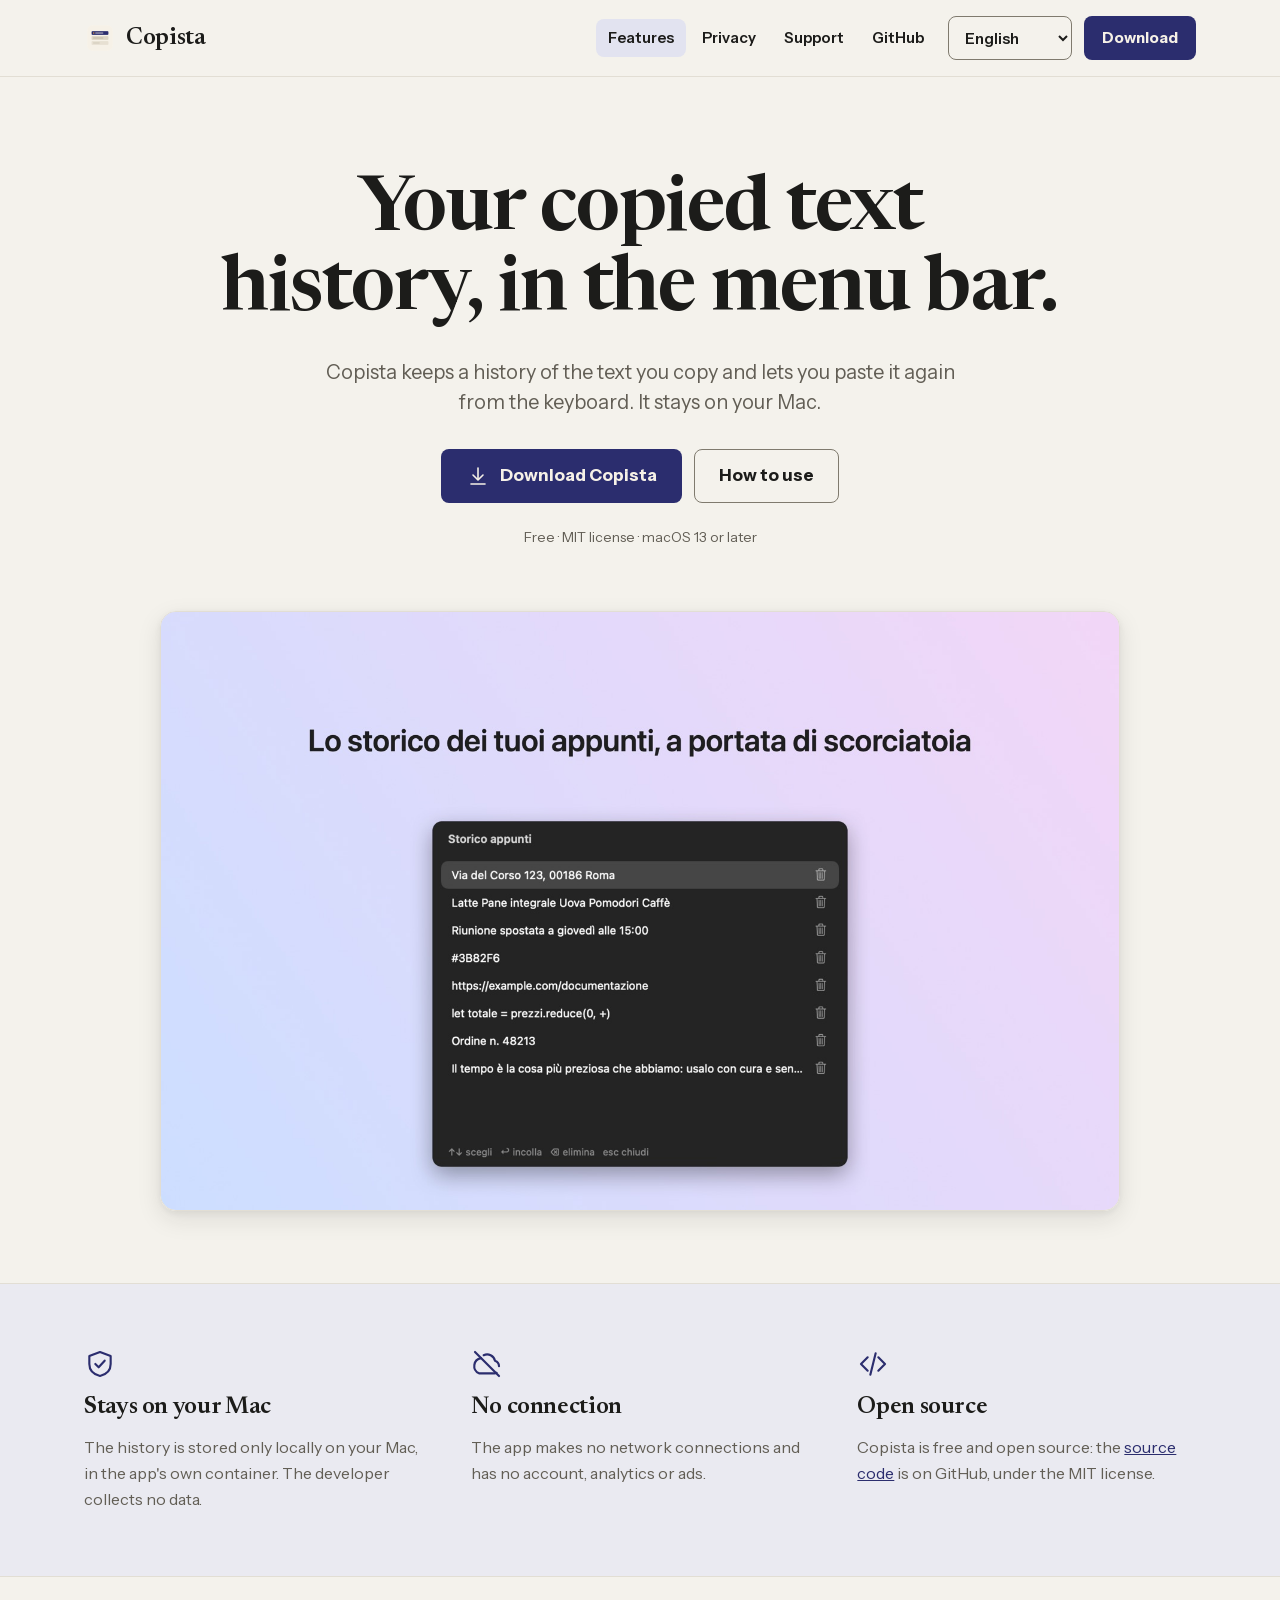
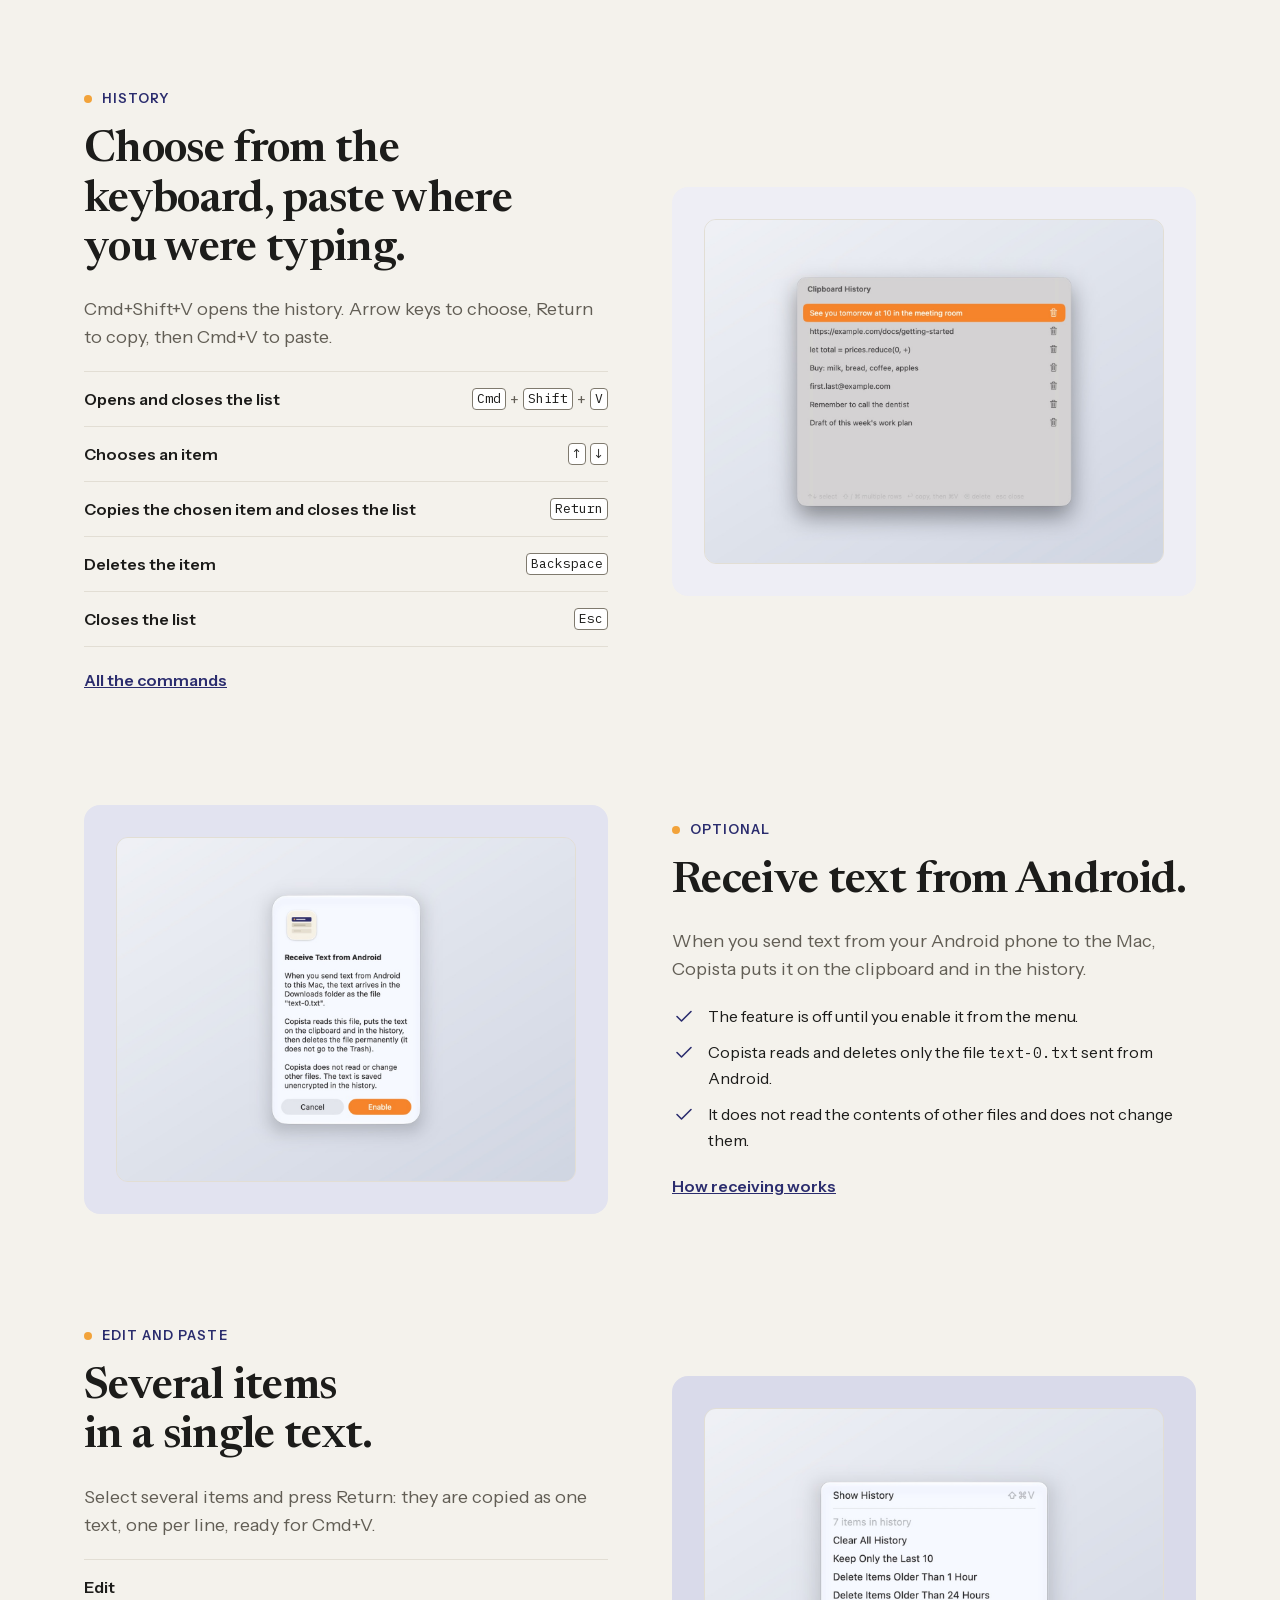
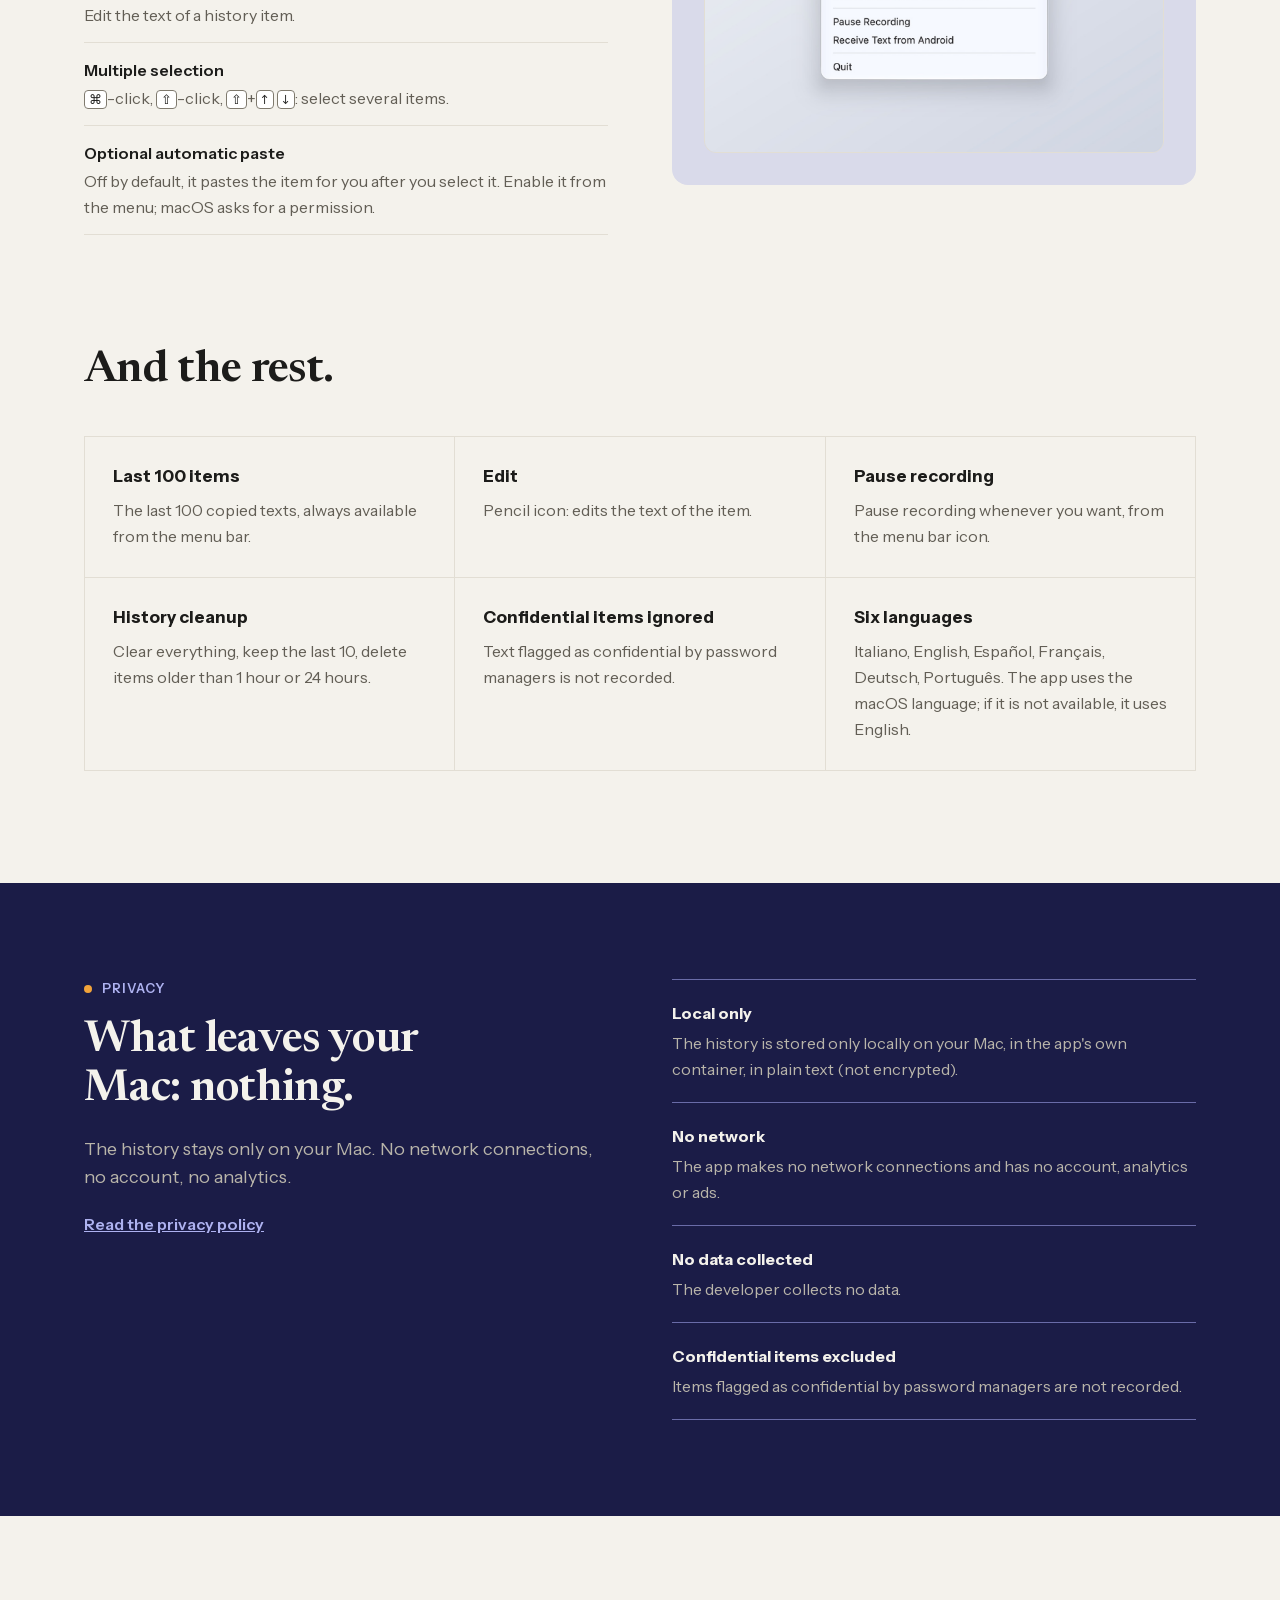
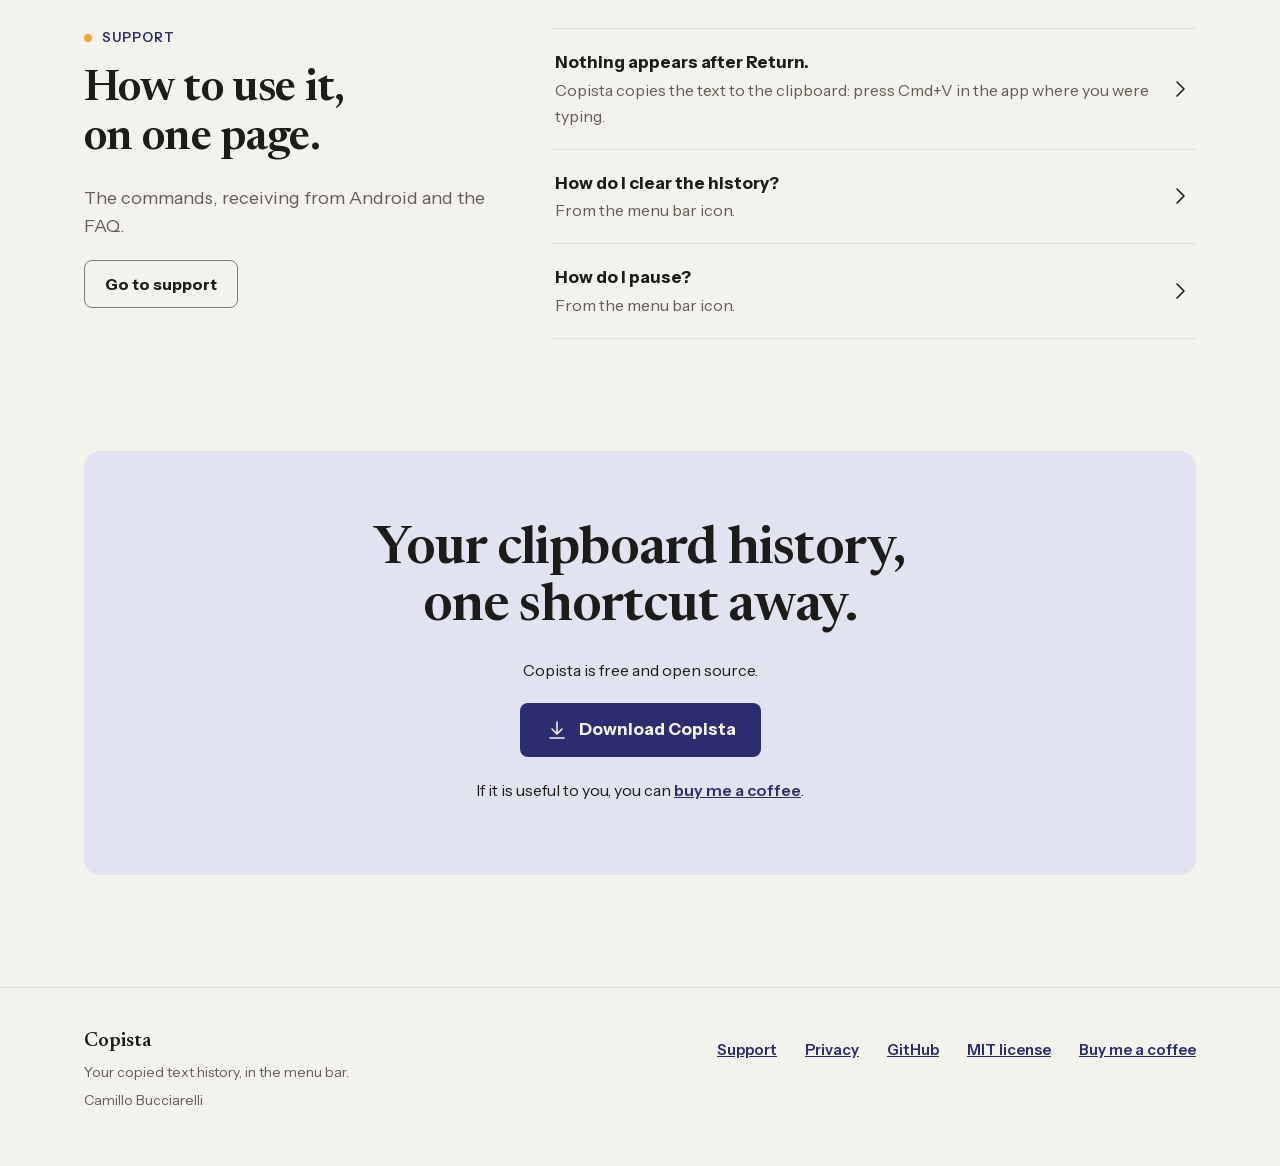
==== commit 30945a82: "Sito: rimossa la riga sopra il titolo nella home, in sei lingue Co-Authored-By: Claude Fable 5.2 <no" ====
--- a/site/index.html
+++ b/site/index.html
@@ -21,7 +21,6 @@
 </nav></div></header>
 <main id="main-it">
 <section class="wrap hero">
-<p class="eb">App per la barra dei menu di macOS</p>
 <h1>Lo storico dei testi copiati, nella barra dei menu.</h1>
 <p class="lead">Copista tiene lo storico dei testi che copi e ti permette di incollarli di nuovo dalla tastiera. Resta sul tuo Mac.</p>
 <div class="btns"><a class="btn" href="https://github.com/camillobucciarelli/copista/releases/latest" rel="noopener"><span class="ico"><svg viewBox="0 0 24 24" width="24" height="24" fill="none" stroke="currentColor" stroke-width="1.6" stroke-linecap="round" stroke-linejoin="round" aria-hidden="true"><path d="M12 4v11"/><path d="M7 11l5 5 5-5"/><path d="M5 20h14"/></svg></span>Scarica Copista</a><a class="btn sec" href="support.html#it">Come si usa</a></div>
@@ -73,7 +72,6 @@
 </nav></div></header>
 <main id="main-en">
 <section class="wrap hero">
-<p class="eb">A menu bar app for macOS</p>
 <h1>Your copied text history, in the menu bar.</h1>
 <p class="lead">Copista keeps a history of the text you copy and lets you paste it again from the keyboard. It stays on your Mac.</p>
 <div class="btns"><a class="btn" href="https://github.com/camillobucciarelli/copista/releases/latest" rel="noopener"><span class="ico"><svg viewBox="0 0 24 24" width="24" height="24" fill="none" stroke="currentColor" stroke-width="1.6" stroke-linecap="round" stroke-linejoin="round" aria-hidden="true"><path d="M12 4v11"/><path d="M7 11l5 5 5-5"/><path d="M5 20h14"/></svg></span>Download Copista</a><a class="btn sec" href="support.html#en">How to use</a></div>
@@ -125,7 +123,6 @@
 </nav></div></header>
 <main id="main-es">
 <section class="wrap hero">
-<p class="eb">App para la barra de menús de macOS</p>
 <h1>El historial de los textos copiados, en la barra de menús.</h1>
 <p class="lead">Copista guarda el historial de los textos que copias y te permite pegarlos de nuevo desde el teclado. Se queda en tu Mac.</p>
 <div class="btns"><a class="btn" href="https://github.com/camillobucciarelli/copista/releases/latest" rel="noopener"><span class="ico"><svg viewBox="0 0 24 24" width="24" height="24" fill="none" stroke="currentColor" stroke-width="1.6" stroke-linecap="round" stroke-linejoin="round" aria-hidden="true"><path d="M12 4v11"/><path d="M7 11l5 5 5-5"/><path d="M5 20h14"/></svg></span>Descargar Copista</a><a class="btn sec" href="support.html#es">Cómo se usa</a></div>
@@ -177,7 +174,6 @@
 </nav></div></header>
 <main id="main-fr">
 <section class="wrap hero">
-<p class="eb">App pour la barre des menus de macOS</p>
 <h1>L’historique des textes copiés, dans la barre des menus.</h1>
 <p class="lead">Copista conserve l’historique des textes que vous copiez et vous permet de les coller de nouveau depuis le clavier. Il reste sur votre Mac.</p>
 <div class="btns"><a class="btn" href="https://github.com/camillobucciarelli/copista/releases/latest" rel="noopener"><span class="ico"><svg viewBox="0 0 24 24" width="24" height="24" fill="none" stroke="currentColor" stroke-width="1.6" stroke-linecap="round" stroke-linejoin="round" aria-hidden="true"><path d="M12 4v11"/><path d="M7 11l5 5 5-5"/><path d="M5 20h14"/></svg></span>Télécharger Copista</a><a class="btn sec" href="support.html#fr">Utilisation</a></div>
@@ -229,7 +225,6 @@
 </nav></div></header>
 <main id="main-de">
 <section class="wrap hero">
-<p class="eb">Menüleisten-App für macOS</p>
 <h1>Der Verlauf deiner kopierten Texte, in der Menüleiste.</h1>
 <p class="lead">Copista speichert einen Verlauf der Texte, die du kopierst, und lässt dich diese per Tastatur wieder einsetzen. Er bleibt auf deinem Mac.</p>
 <div class="btns"><a class="btn" href="https://github.com/camillobucciarelli/copista/releases/latest" rel="noopener"><span class="ico"><svg viewBox="0 0 24 24" width="24" height="24" fill="none" stroke="currentColor" stroke-width="1.6" stroke-linecap="round" stroke-linejoin="round" aria-hidden="true"><path d="M12 4v11"/><path d="M7 11l5 5 5-5"/><path d="M5 20h14"/></svg></span>Copista laden</a><a class="btn sec" href="support.html#de">So funktioniert’s</a></div>
@@ -281,7 +276,6 @@
 </nav></div></header>
 <main id="main-pt">
 <section class="wrap hero">
-<p class="eb">App para a barra de menus do macOS</p>
 <h1>O histórico dos textos copiados, na barra de menus.</h1>
 <p class="lead">O Copista guarda o histórico dos textos que você copia e permite colá-los de novo pelo teclado. Fica no seu Mac.</p>
 <div class="btns"><a class="btn" href="https://github.com/camillobucciarelli/copista/releases/latest" rel="noopener"><span class="ico"><svg viewBox="0 0 24 24" width="24" height="24" fill="none" stroke="currentColor" stroke-width="1.6" stroke-linecap="round" stroke-linejoin="round" aria-hidden="true"><path d="M12 4v11"/><path d="M7 11l5 5 5-5"/><path d="M5 20h14"/></svg></span>Baixar o Copista</a><a class="btn sec" href="support.html#pt">Como usar</a></div>
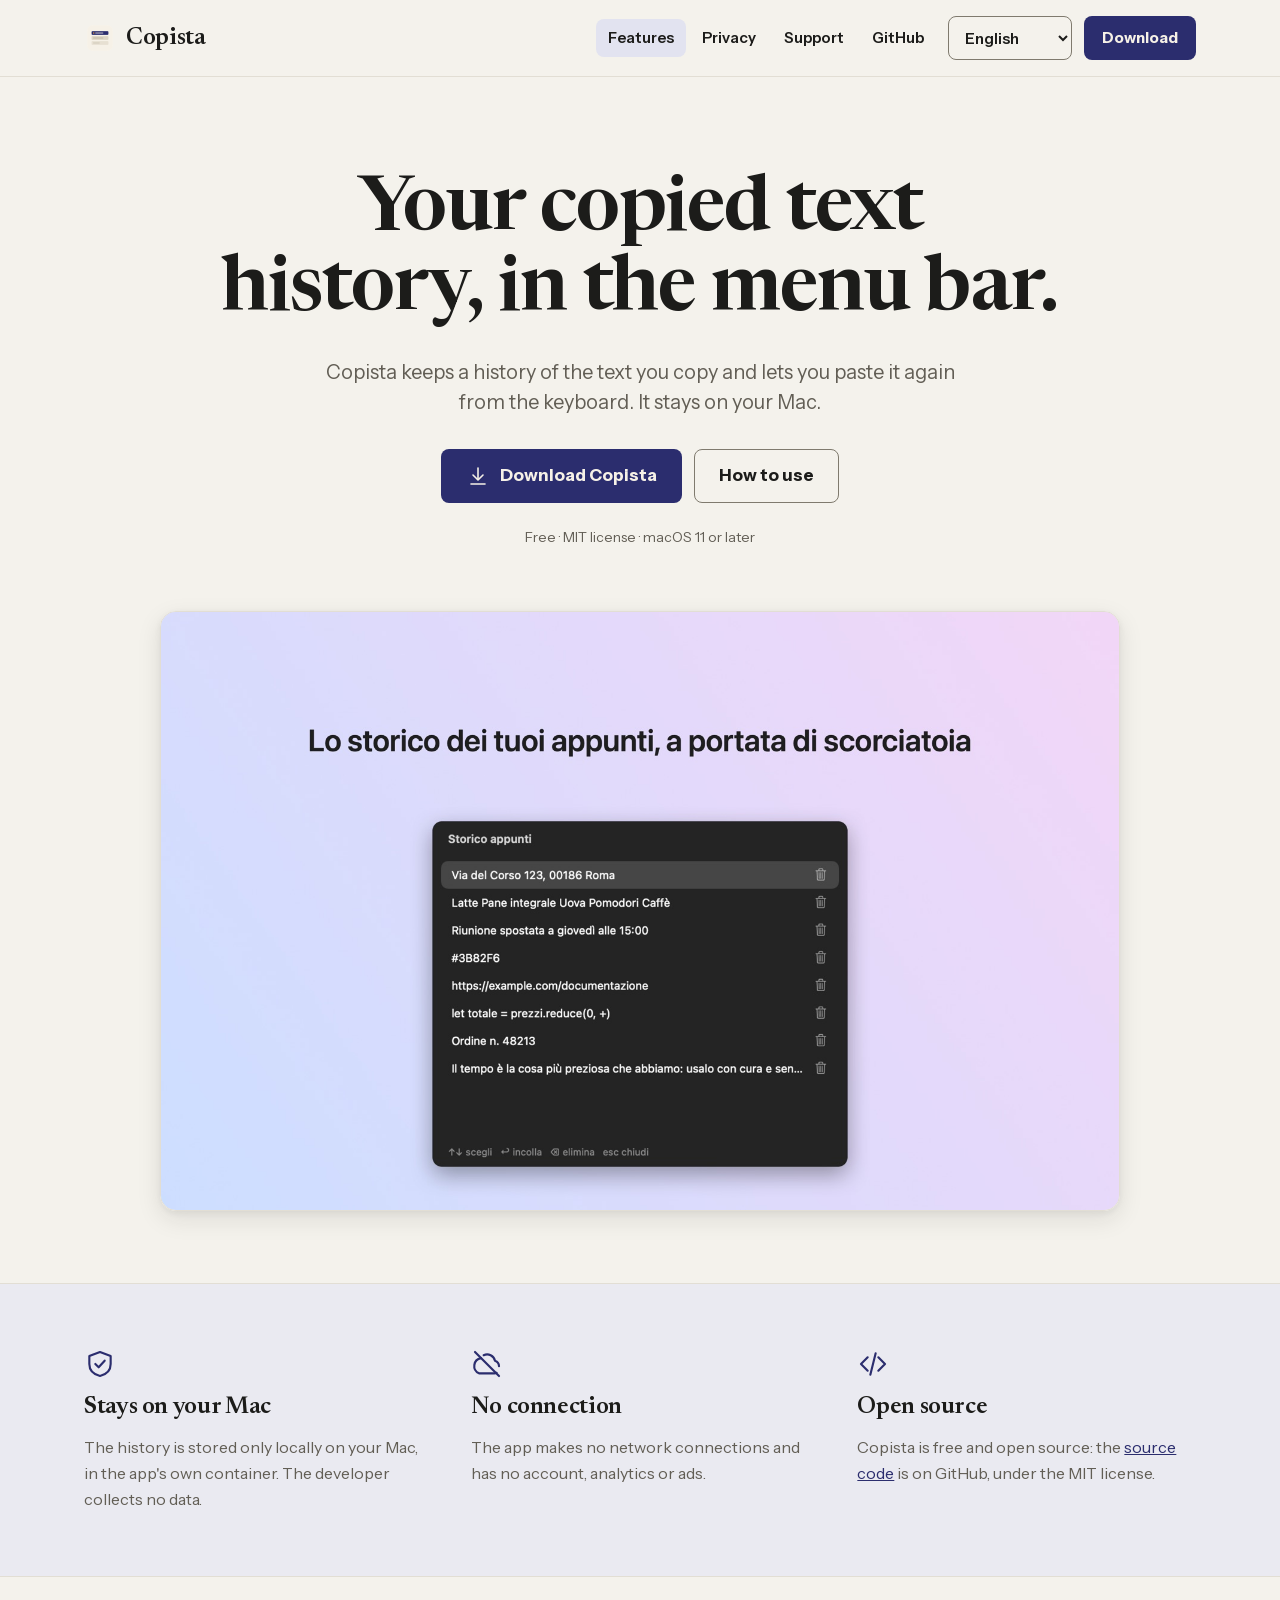
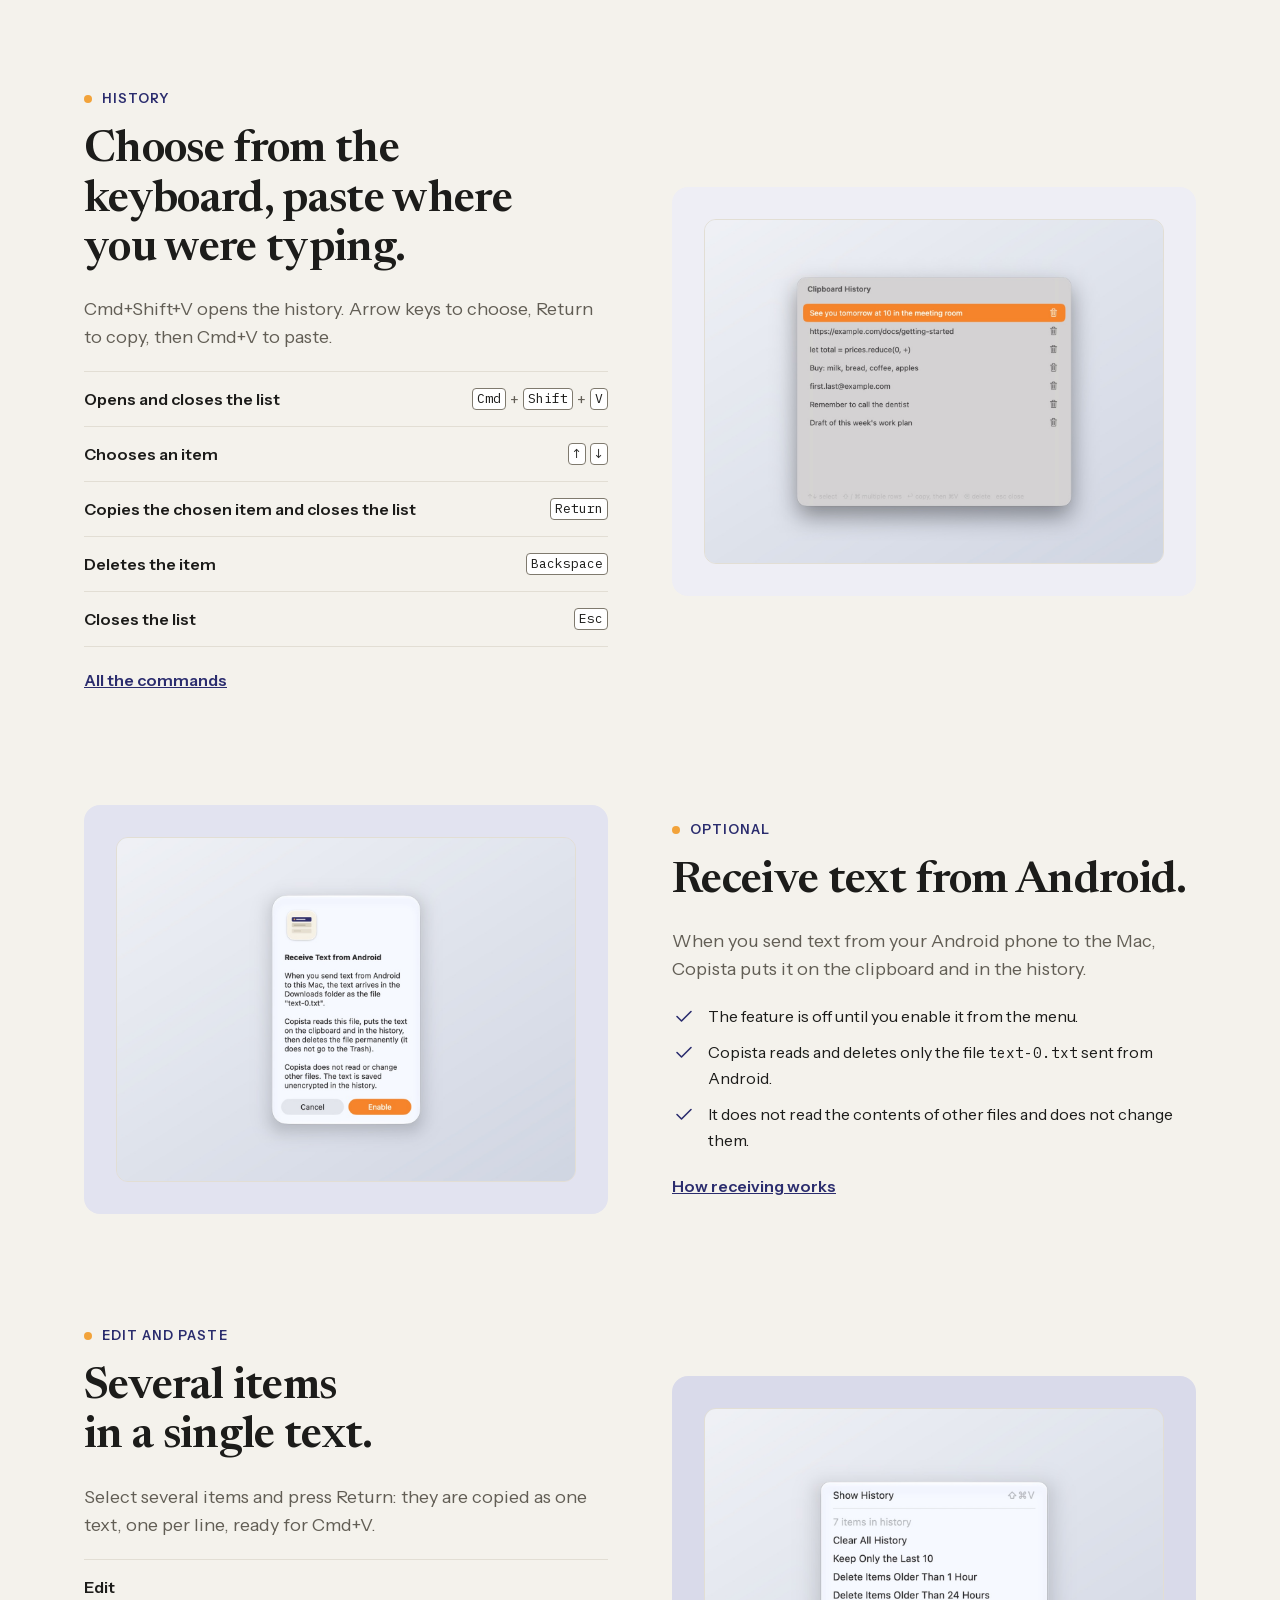
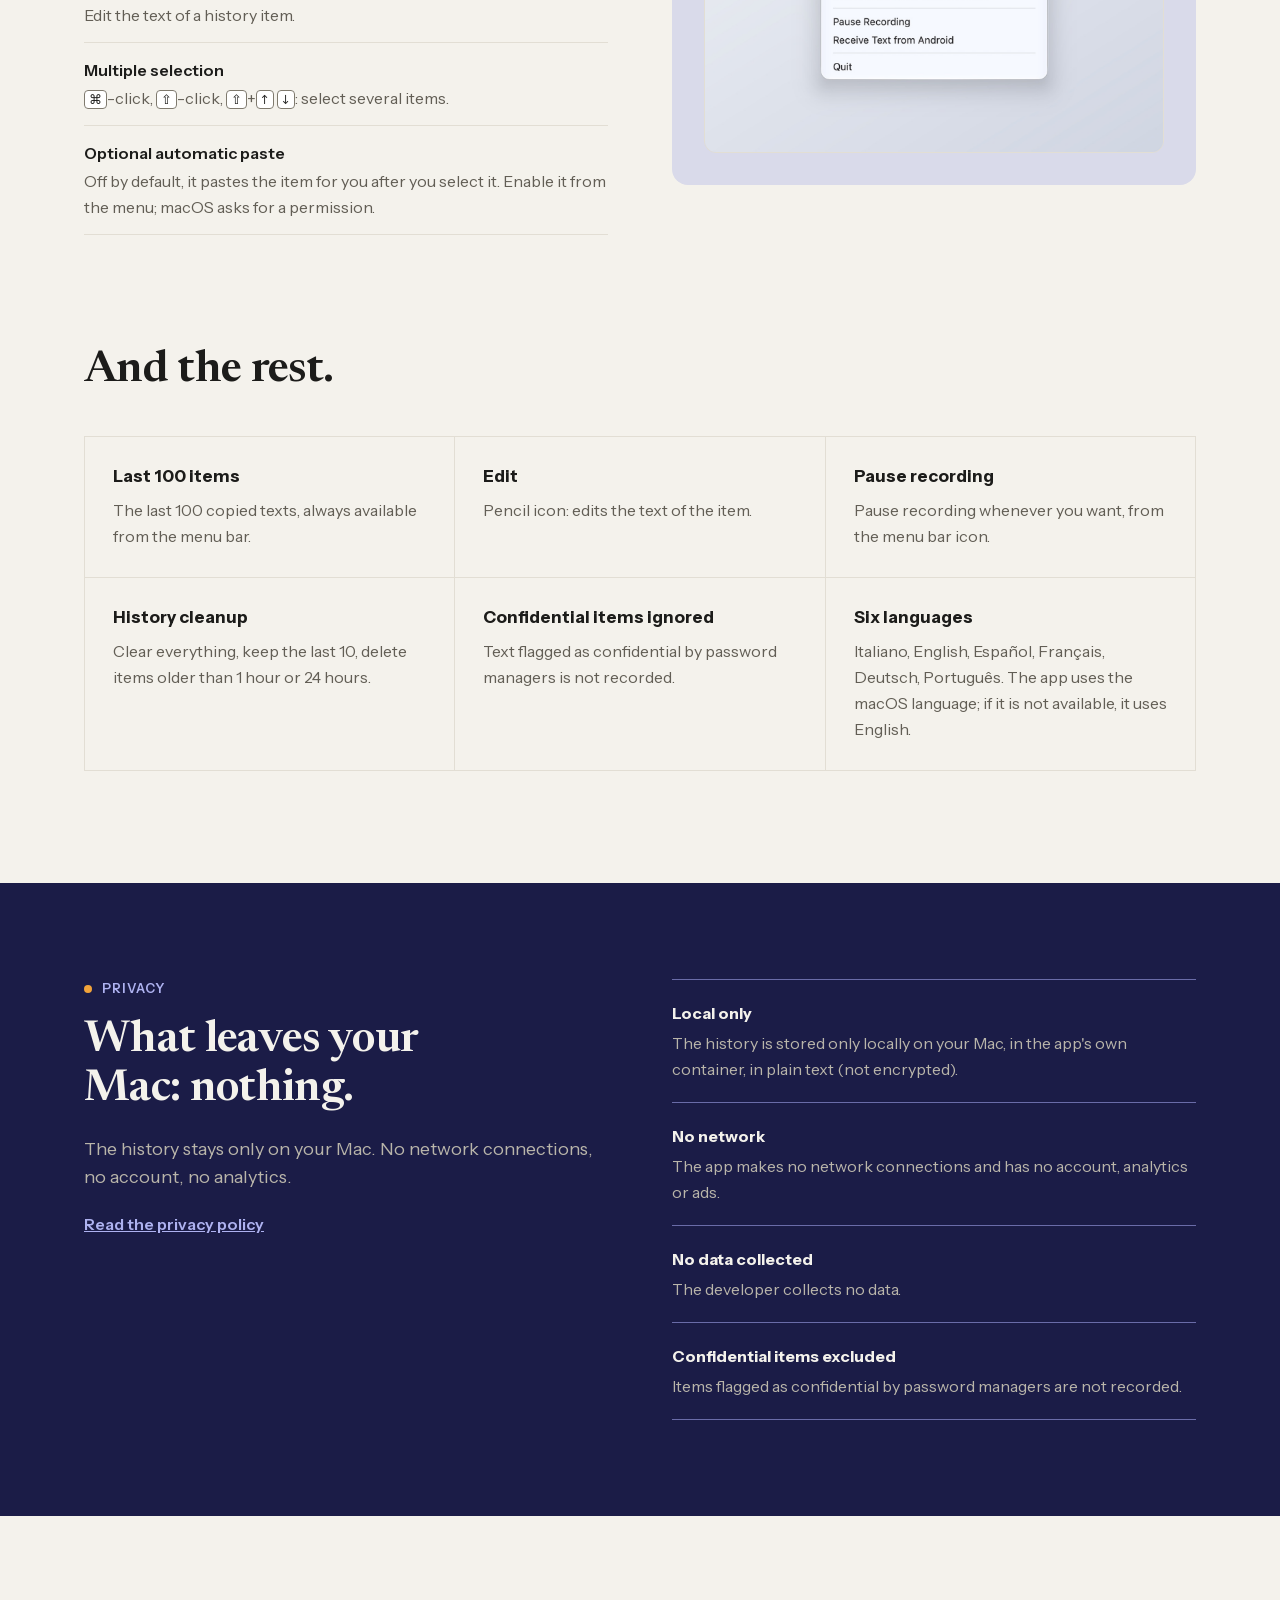
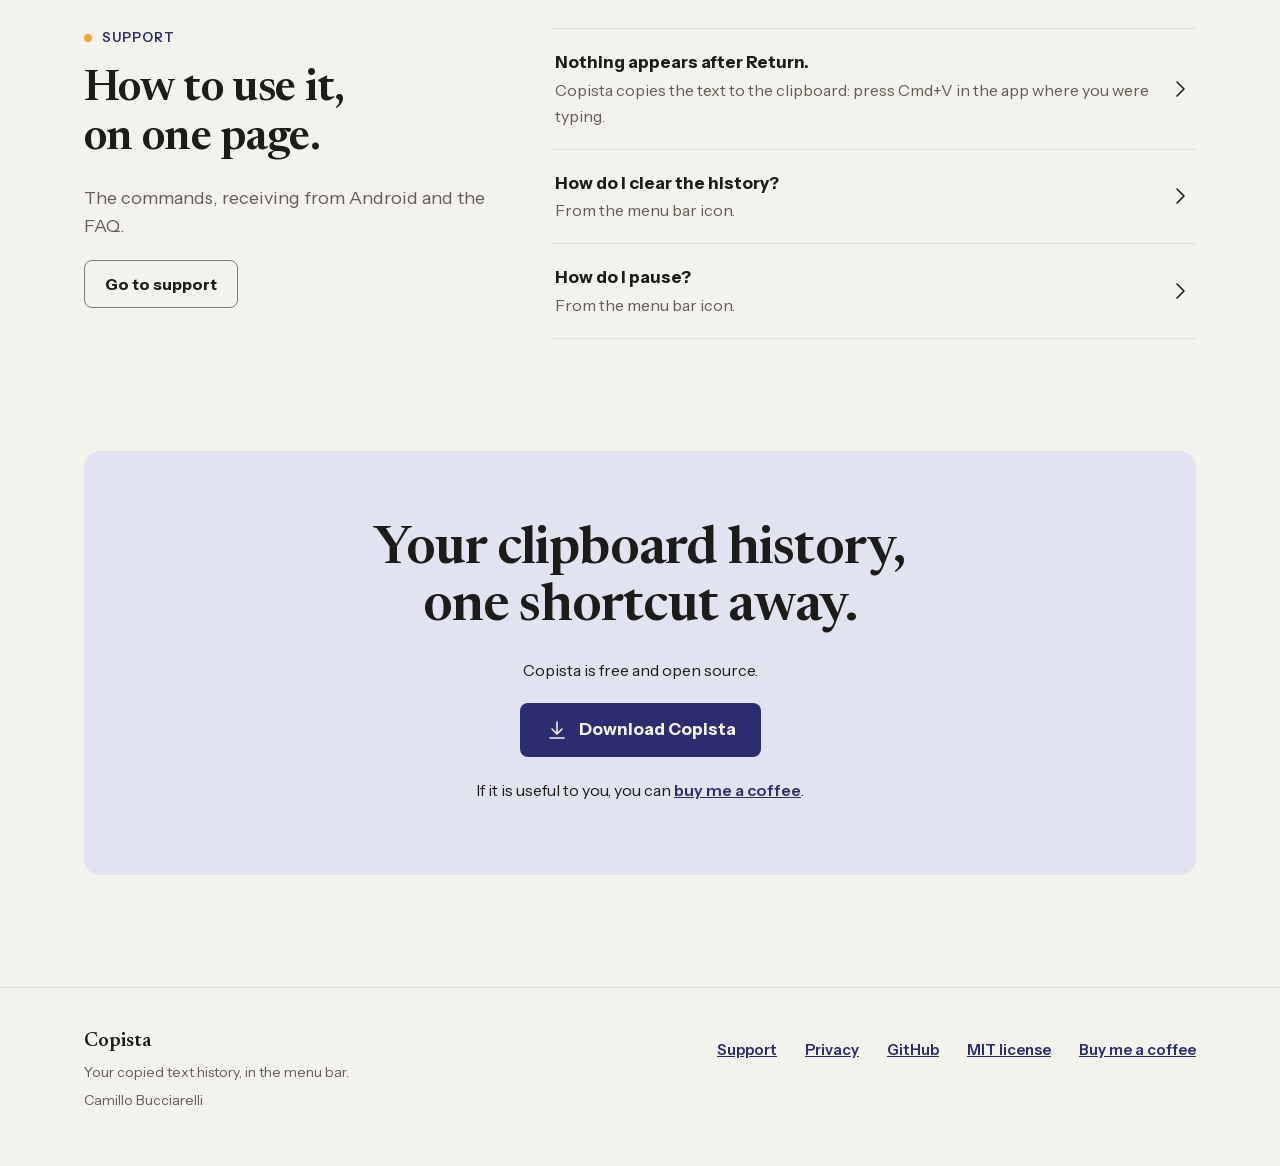
==== commit d195adde: "Binario universale (Apple Silicon + Intel) e minimo macOS 11 Co-Authored-By: Claude Fable 5.2 <norep" ====
--- a/site/index.html
+++ b/site/index.html
@@ -24,7 +24,7 @@
 <h1>Lo storico dei testi copiati, nella barra dei menu.</h1>
 <p class="lead">Copista tiene lo storico dei testi che copi e ti permette di incollarli di nuovo dalla tastiera. Resta sul tuo Mac.</p>
 <div class="btns"><a class="btn" href="https://github.com/camillobucciarelli/copista/releases/latest" rel="noopener"><span class="ico"><svg viewBox="0 0 24 24" width="24" height="24" fill="none" stroke="currentColor" stroke-width="1.6" stroke-linecap="round" stroke-linejoin="round" aria-hidden="true"><path d="M12 4v11"/><path d="M7 11l5 5 5-5"/><path d="M5 20h14"/></svg></span>Scarica Copista</a><a class="btn sec" href="support.html#it">Come si usa</a></div>
-<p class="small">Gratis · Licenza MIT · macOS 13 o successivo</p>
+<p class="small">Gratis · Licenza MIT · macOS 11 o successivo</p>
 <picture><source media="(prefers-color-scheme: dark)" srcset="img/hero-dark.jpg"><img src="img/hero.jpg" width="1600" height="1000" alt="Copista su Mac: la finestra «Storico appunti» con otto testi copiati, il primo selezionato, e in basso le scorciatoie per scegliere, incollare, eliminare e chiudere"></picture>
 </section>
 <section class="strip"><div class="wrap">
@@ -75,7 +75,7 @@
 <h1>Your copied text history, in the menu bar.</h1>
 <p class="lead">Copista keeps a history of the text you copy and lets you paste it again from the keyboard. It stays on your Mac.</p>
 <div class="btns"><a class="btn" href="https://github.com/camillobucciarelli/copista/releases/latest" rel="noopener"><span class="ico"><svg viewBox="0 0 24 24" width="24" height="24" fill="none" stroke="currentColor" stroke-width="1.6" stroke-linecap="round" stroke-linejoin="round" aria-hidden="true"><path d="M12 4v11"/><path d="M7 11l5 5 5-5"/><path d="M5 20h14"/></svg></span>Download Copista</a><a class="btn sec" href="support.html#en">How to use</a></div>
-<p class="small">Free · MIT license · macOS 13 or later</p>
+<p class="small">Free · MIT license · macOS 11 or later</p>
 <picture><source media="(prefers-color-scheme: dark)" srcset="img/hero-dark.jpg"><img src="img/hero.jpg" width="1600" height="1000" alt="Copista on a Mac: the “Storico appunti” window (Italian for Clipboard History) with eight copied texts, the first one selected, and the shortcuts for choosing, pasting, deleting and closing at the bottom"></picture>
 </section>
 <section class="strip"><div class="wrap">
@@ -126,7 +126,7 @@
 <h1>El historial de los textos copiados, en la barra de menús.</h1>
 <p class="lead">Copista guarda el historial de los textos que copias y te permite pegarlos de nuevo desde el teclado. Se queda en tu Mac.</p>
 <div class="btns"><a class="btn" href="https://github.com/camillobucciarelli/copista/releases/latest" rel="noopener"><span class="ico"><svg viewBox="0 0 24 24" width="24" height="24" fill="none" stroke="currentColor" stroke-width="1.6" stroke-linecap="round" stroke-linejoin="round" aria-hidden="true"><path d="M12 4v11"/><path d="M7 11l5 5 5-5"/><path d="M5 20h14"/></svg></span>Descargar Copista</a><a class="btn sec" href="support.html#es">Cómo se usa</a></div>
-<p class="small">Gratis · Licencia MIT · macOS 13 o posterior</p>
+<p class="small">Gratis · Licencia MIT · macOS 11 o posterior</p>
 <picture><source media="(prefers-color-scheme: dark)" srcset="img/hero-dark.jpg"><img src="img/hero.jpg" width="1600" height="1000" alt="Copista en un Mac: la ventana «Storico appunti» (Historial del portapapeles, en italiano) con ocho textos copiados, el primero seleccionado, y abajo los atajos para elegir, pegar, eliminar y cerrar"></picture>
 </section>
 <section class="strip"><div class="wrap">
@@ -177,7 +177,7 @@
 <h1>L’historique des textes copiés, dans la barre des menus.</h1>
 <p class="lead">Copista conserve l’historique des textes que vous copiez et vous permet de les coller de nouveau depuis le clavier. Il reste sur votre Mac.</p>
 <div class="btns"><a class="btn" href="https://github.com/camillobucciarelli/copista/releases/latest" rel="noopener"><span class="ico"><svg viewBox="0 0 24 24" width="24" height="24" fill="none" stroke="currentColor" stroke-width="1.6" stroke-linecap="round" stroke-linejoin="round" aria-hidden="true"><path d="M12 4v11"/><path d="M7 11l5 5 5-5"/><path d="M5 20h14"/></svg></span>Télécharger Copista</a><a class="btn sec" href="support.html#fr">Utilisation</a></div>
-<p class="small">Gratuite · Licence MIT · macOS 13 ou ultérieur</p>
+<p class="small">Gratuite · Licence MIT · macOS 11 ou ultérieur</p>
 <picture><source media="(prefers-color-scheme: dark)" srcset="img/hero-dark.jpg"><img src="img/hero.jpg" width="1600" height="1000" alt="Copista sur Mac : la fenêtre « Storico appunti » (Historique du presse-papiers, en italien) avec huit textes copiés, le premier sélectionné, et en bas les raccourcis pour choisir, coller, supprimer et fermer"></picture>
 </section>
 <section class="strip"><div class="wrap">
@@ -228,7 +228,7 @@
 <h1>Der Verlauf deiner kopierten Texte, in der Menüleiste.</h1>
 <p class="lead">Copista speichert einen Verlauf der Texte, die du kopierst, und lässt dich diese per Tastatur wieder einsetzen. Er bleibt auf deinem Mac.</p>
 <div class="btns"><a class="btn" href="https://github.com/camillobucciarelli/copista/releases/latest" rel="noopener"><span class="ico"><svg viewBox="0 0 24 24" width="24" height="24" fill="none" stroke="currentColor" stroke-width="1.6" stroke-linecap="round" stroke-linejoin="round" aria-hidden="true"><path d="M12 4v11"/><path d="M7 11l5 5 5-5"/><path d="M5 20h14"/></svg></span>Copista laden</a><a class="btn sec" href="support.html#de">So funktioniert’s</a></div>
-<p class="small">Kostenlos · MIT-Lizenz · macOS 13 oder neuer</p>
+<p class="small">Kostenlos · MIT-Lizenz · macOS 11 oder neuer</p>
 <picture><source media="(prefers-color-scheme: dark)" srcset="img/hero-dark.jpg"><img src="img/hero.jpg" width="1600" height="1000" alt="Copista auf dem Mac: das Fenster „Storico appunti“ (italienisch für Verlauf der Zwischenablage) mit acht kopierten Texten, der erste ausgewählt, und unten die Kurzbefehle zum Wählen, Einsetzen, Löschen und Schließen"></picture>
 </section>
 <section class="strip"><div class="wrap">
@@ -279,7 +279,7 @@
 <h1>O histórico dos textos copiados, na barra de menus.</h1>
 <p class="lead">O Copista guarda o histórico dos textos que você copia e permite colá-los de novo pelo teclado. Fica no seu Mac.</p>
 <div class="btns"><a class="btn" href="https://github.com/camillobucciarelli/copista/releases/latest" rel="noopener"><span class="ico"><svg viewBox="0 0 24 24" width="24" height="24" fill="none" stroke="currentColor" stroke-width="1.6" stroke-linecap="round" stroke-linejoin="round" aria-hidden="true"><path d="M12 4v11"/><path d="M7 11l5 5 5-5"/><path d="M5 20h14"/></svg></span>Baixar o Copista</a><a class="btn sec" href="support.html#pt">Como usar</a></div>
-<p class="small">Grátis · Licença MIT · macOS 13 ou posterior</p>
+<p class="small">Grátis · Licença MIT · macOS 11 ou posterior</p>
 <picture><source media="(prefers-color-scheme: dark)" srcset="img/hero-dark.jpg"><img src="img/hero.jpg" width="1600" height="1000" alt="O Copista no Mac: a janela “Storico appunti” (Histórico da área de transferência, em italiano) com oito textos copiados, o primeiro selecionado, e embaixo os atalhos para escolher, colar, apagar e fechar"></picture>
 </section>
 <section class="strip"><div class="wrap">
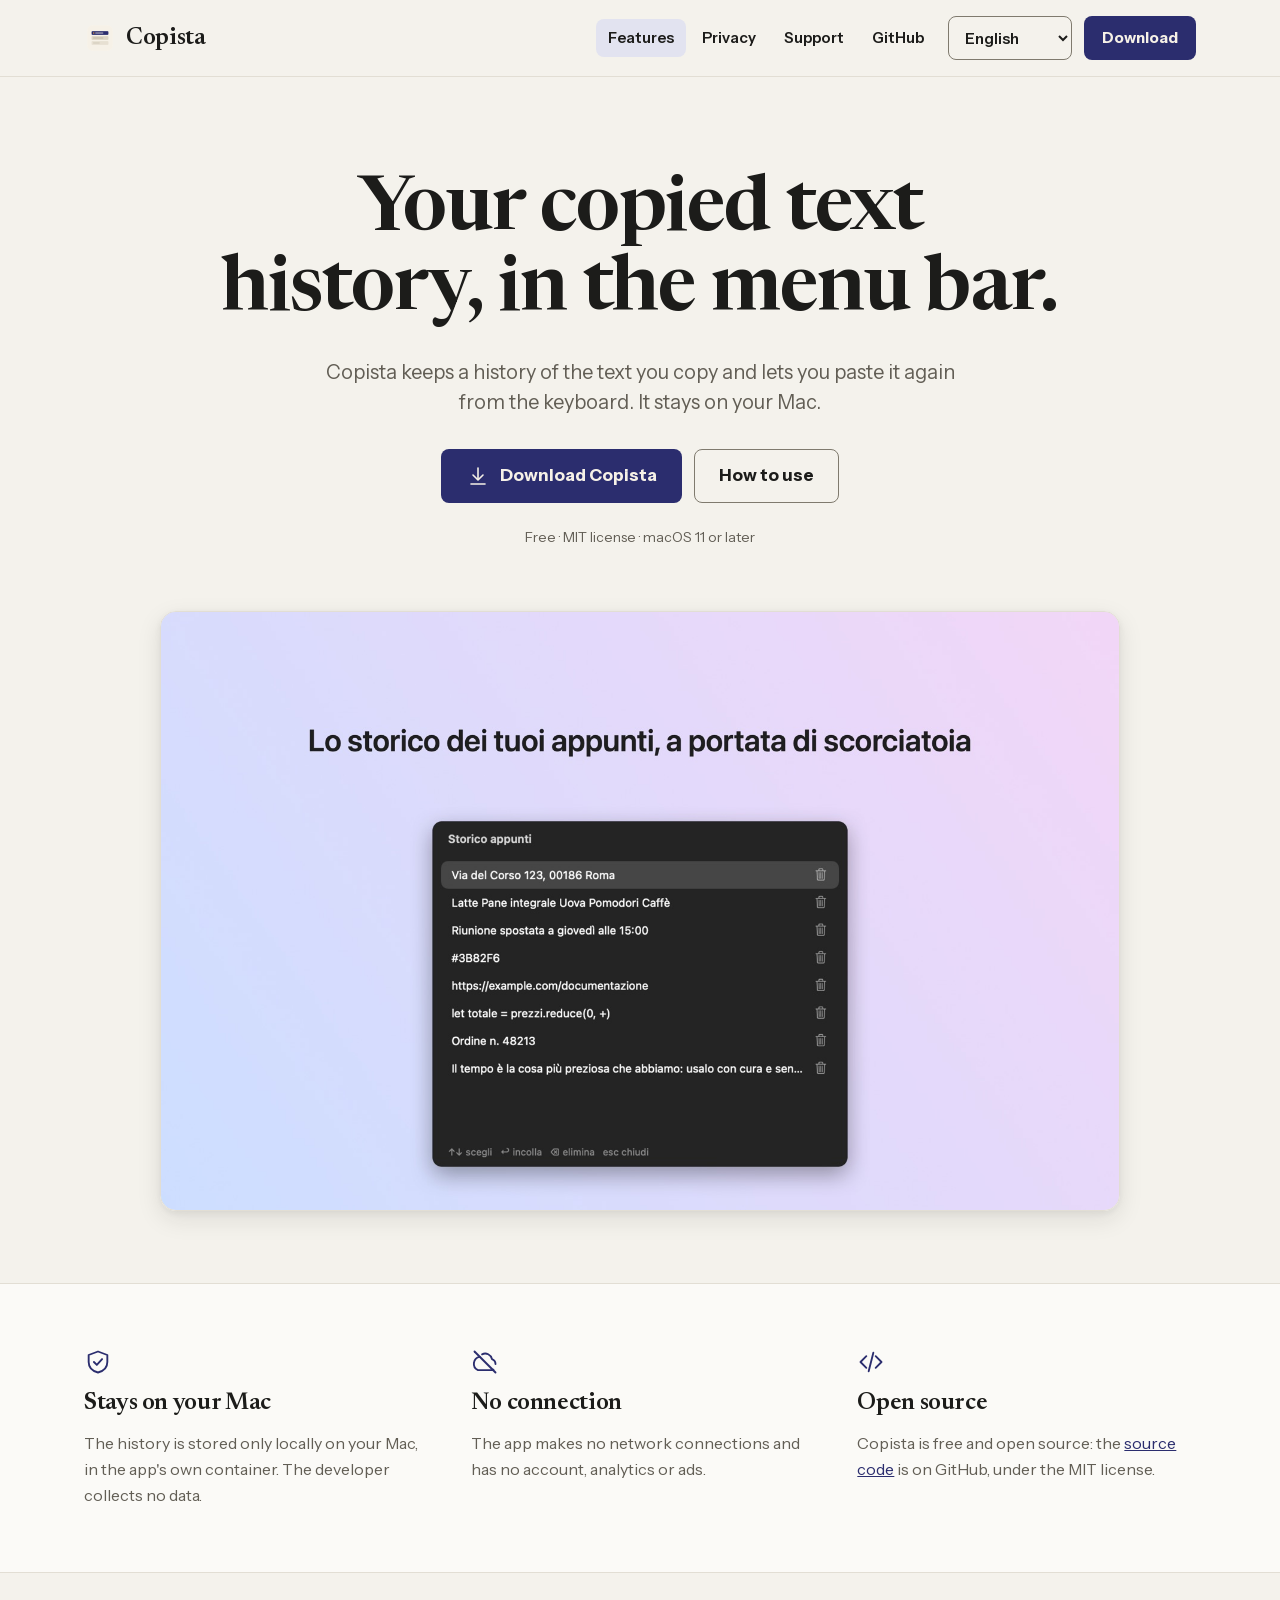
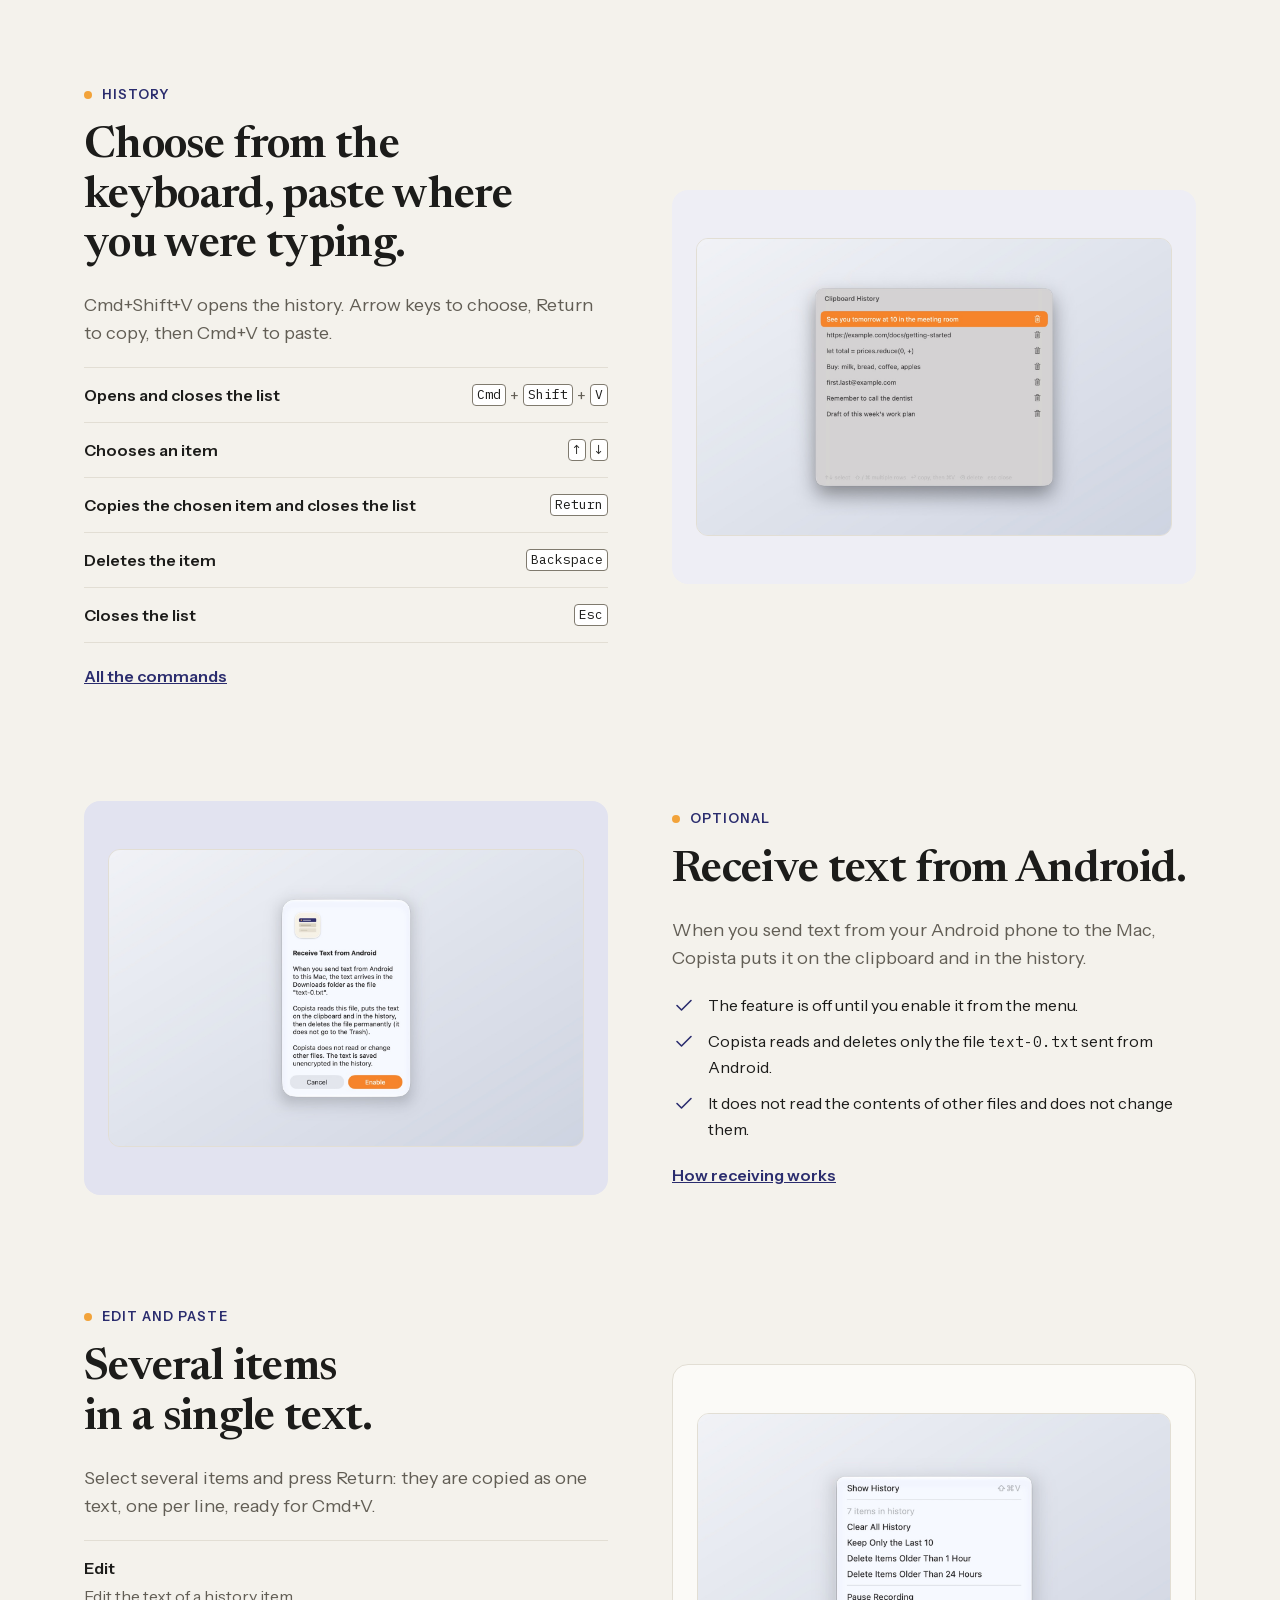
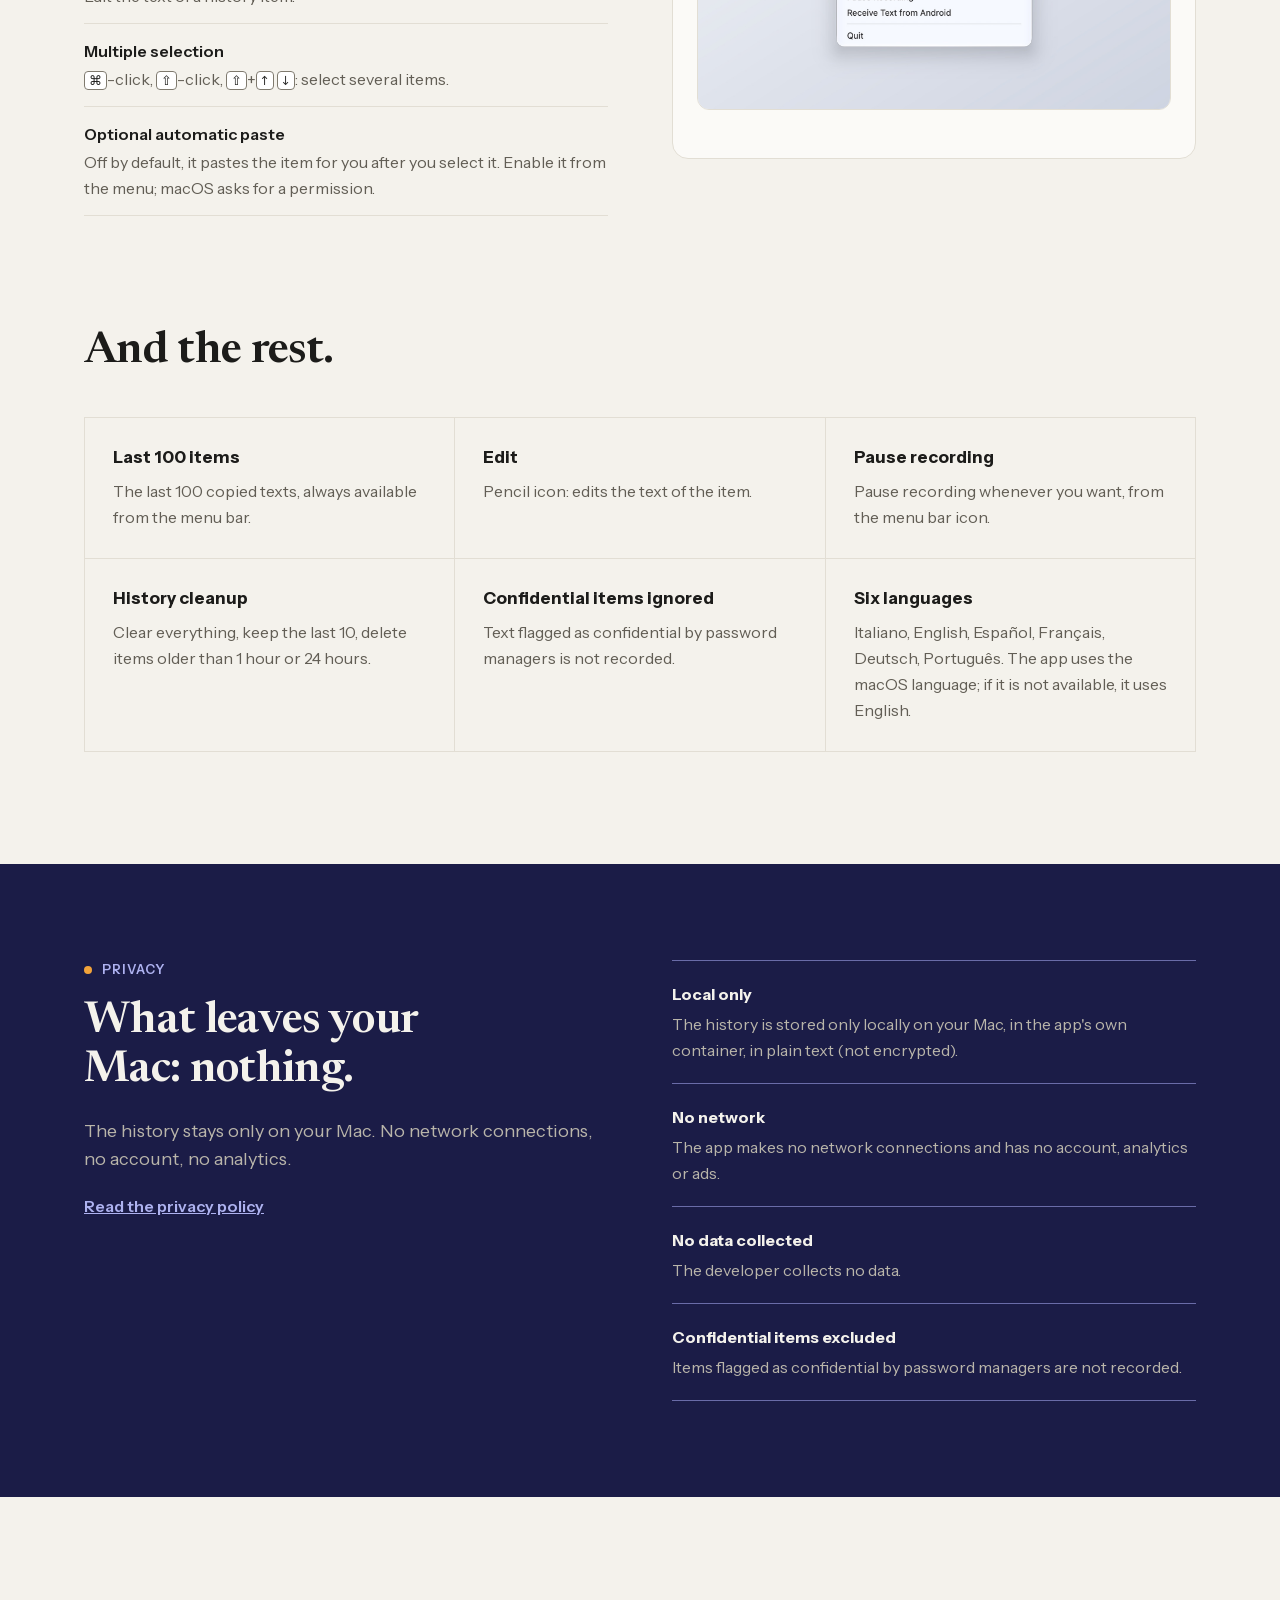
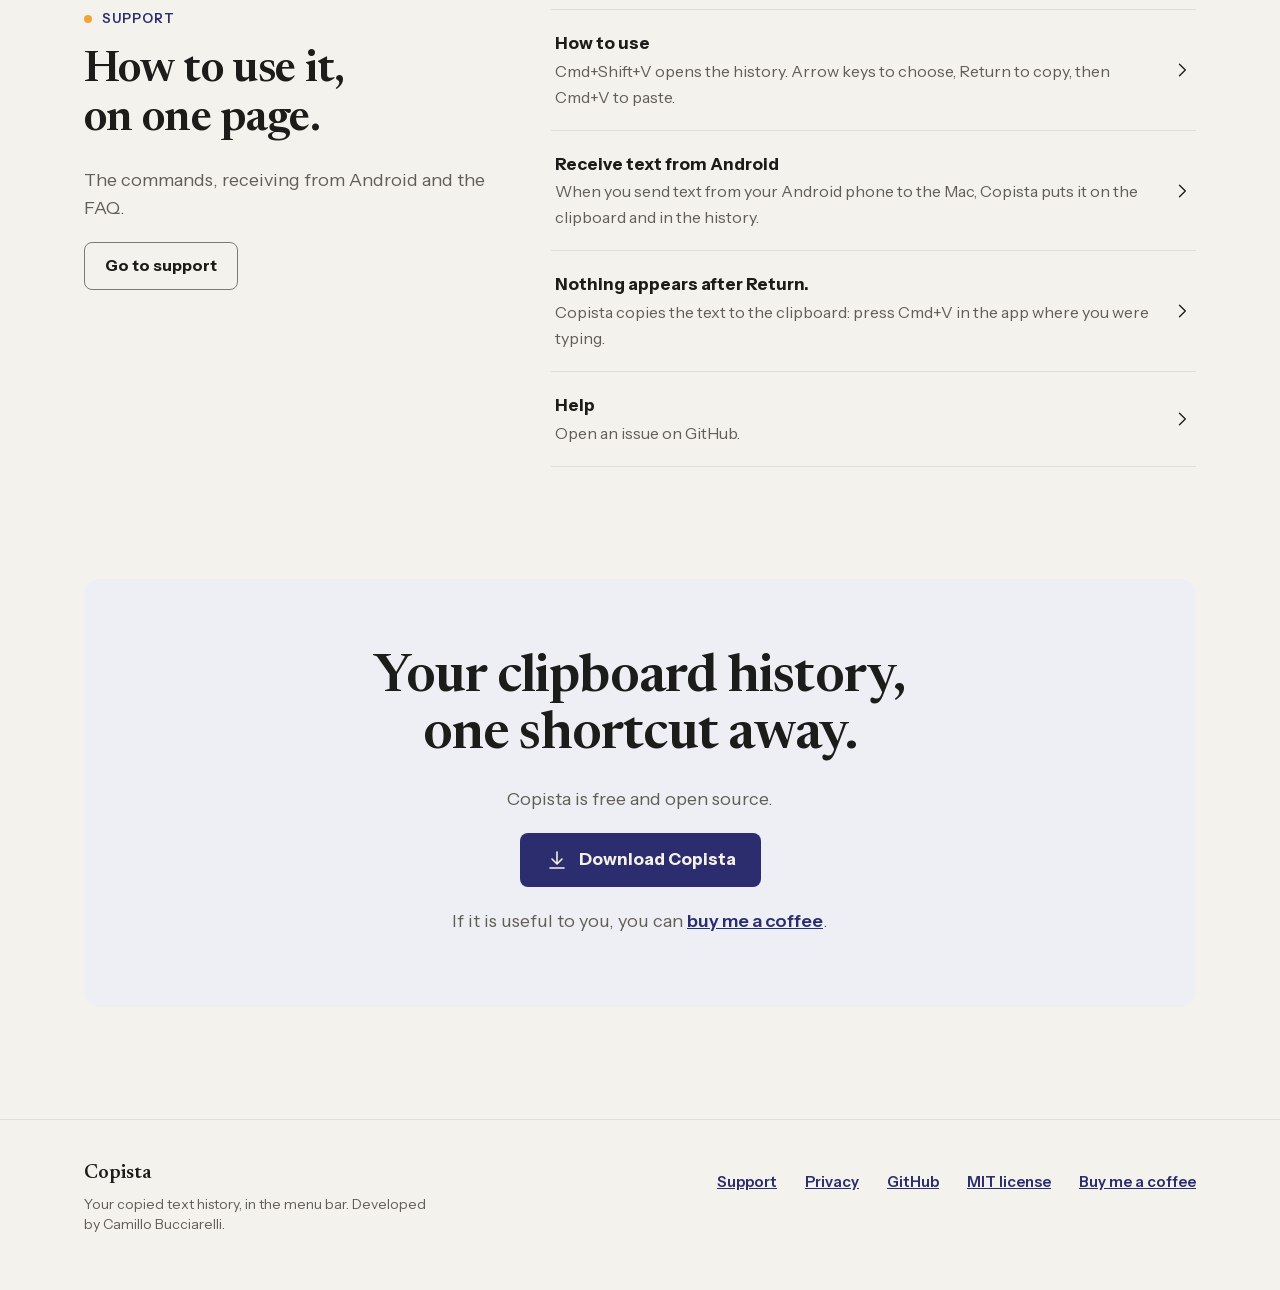
==== commit 54eb897f: "Sito: layout allineato a quello di Custode (pannelli, guide con indice laterale, niente breakpoint) " ====
--- a/site/index.html
+++ b/site/index.html
@@ -28,9 +28,9 @@
 <picture><source media="(prefers-color-scheme: dark)" srcset="img/hero-dark.jpg"><img src="img/hero.jpg" width="1600" height="1000" alt="Copista su Mac: la finestra «Storico appunti» con otto testi copiati, il primo selezionato, e in basso le scorciatoie per scegliere, incollare, eliminare e chiudere"></picture>
 </section>
 <section class="strip"><div class="wrap">
-<div><span class="ico"><svg viewBox="0 0 24 24" width="32" height="32" fill="none" stroke="currentColor" stroke-width="1.6" stroke-linecap="round" stroke-linejoin="round" aria-hidden="true"><path d="M12 3l8 3v6c0 4.5-3.2 7.8-8 9-4.8-1.2-8-4.5-8-9V6z"/><path d="M8.5 12l2.5 2.5 4.5-5"/></svg></span><h3>Resta sul tuo Mac</h3><p class="muted">Lo storico è salvato solo in locale sul tuo Mac, nel contenitore dell'app. Lo sviluppatore non raccoglie alcun dato.</p></div>
-<div><span class="ico"><svg viewBox="0 0 24 24" width="32" height="32" fill="none" stroke="currentColor" stroke-width="1.6" stroke-linecap="round" stroke-linejoin="round" aria-hidden="true"><path d="M3 3l18 18"/><path d="M7.5 7.6A6 6 0 0 0 6 19h11.5a4.5 4.5 0 0 0 1.7-.4"/><path d="M9.5 5.4A6 6 0 0 1 18 9.5a4.5 4.5 0 0 1 3 4.2"/></svg></span><h3>Nessuna connessione</h3><p class="muted">L'app non effettua alcuna connessione di rete, non ha account, analisi, pubblicità.</p></div>
-<div><span class="ico"><svg viewBox="0 0 24 24" width="32" height="32" fill="none" stroke="currentColor" stroke-width="1.6" stroke-linecap="round" stroke-linejoin="round" aria-hidden="true"><path d="M8 7l-5 5 5 5"/><path d="M16 7l5 5-5 5"/><path d="M14 4l-4 16"/></svg></span><h3>Codice aperto</h3><p class="muted">Copista è gratuita e open source: il <a href="https://github.com/camillobucciarelli/copista">codice sorgente</a> è su GitHub, con licenza MIT.</p></div>
+<div><span class="ico"><svg viewBox="0 0 24 24" width="28" height="28" fill="none" stroke="currentColor" stroke-width="1.6" stroke-linecap="round" stroke-linejoin="round" aria-hidden="true"><path d="M12 3l8 3v6c0 4.5-3.2 7.8-8 9-4.8-1.2-8-4.5-8-9V6z"/><path d="M8.5 12l2.5 2.5 4.5-5"/></svg></span><h2 class="h-card">Resta sul tuo Mac</h2><p class="muted">Lo storico è salvato solo in locale sul tuo Mac, nel contenitore dell'app. Lo sviluppatore non raccoglie alcun dato.</p></div>
+<div><span class="ico"><svg viewBox="0 0 24 24" width="28" height="28" fill="none" stroke="currentColor" stroke-width="1.6" stroke-linecap="round" stroke-linejoin="round" aria-hidden="true"><path d="M3 3l18 18"/><path d="M7.5 7.6A6 6 0 0 0 6 19h11.5a4.5 4.5 0 0 0 1.7-.4"/><path d="M9.5 5.4A6 6 0 0 1 18 9.5a4.5 4.5 0 0 1 3 4.2"/></svg></span><h2 class="h-card">Nessuna connessione</h2><p class="muted">L'app non effettua alcuna connessione di rete, non ha account, analisi, pubblicità.</p></div>
+<div><span class="ico"><svg viewBox="0 0 24 24" width="28" height="28" fill="none" stroke="currentColor" stroke-width="1.6" stroke-linecap="round" stroke-linejoin="round" aria-hidden="true"><path d="M8 7l-5 5 5 5"/><path d="M16 7l5 5-5 5"/><path d="M14 4l-4 16"/></svg></span><h2 class="h-card">Codice aperto</h2><p class="muted">Copista è gratuita e open source: il <a href="https://github.com/camillobucciarelli/copista">codice sorgente</a> è su GitHub, con licenza MIT.</p></div>
 </div></section>
 <section id="features-it" class="wrap features">
 <div class="row"><div class="text"><p class="eb">Storico</p><h2>Scegli dalla tastiera, incolla dove stavi scrivendo.</h2><p class="lead">Cmd+Shift+V apre lo storico. Frecce per scegliere, Invio per copiare, poi Cmd+V per incollare.</p><ul class="keys"><li><span>Apre e chiude l'elenco</span><span class="k"><kbd>Cmd</kbd>+<kbd>Shift</kbd>+<kbd>V</kbd></span></li><li><span>Sceglie un elemento</span><span class="k"><kbd>↑</kbd><kbd>↓</kbd></span></li><li><span>Copia l'elemento scelto e chiude l'elenco</span><span class="k"><kbd>Invio</kbd></span></li><li><span>Elimina l'elemento</span><span class="k"><kbd>Backspace</kbd></span></li><li><span>Chiude l'elenco</span><span class="k"><kbd>Esc</kbd></span></li></ul><a class="link" href="support.html#it">Tutti i comandi</a></div>
@@ -38,18 +38,18 @@
 <div class="row rev"><div class="shot s2"><img src="img/android-it.jpg" width="1600" height="1000" loading="lazy" alt="La finestra che spiega «Ricevi testo da Android», con i pulsanti Annulla e Abilita"></div>
 <div class="text"><p class="eb">Facoltativo</p><h2>Ricevi testo da Android.</h2><p class="lead">Quando invii un testo dal telefono Android al Mac, Copista lo mette negli appunti e nello storico.</p><ul class="checks"><li><span class="ico"><svg viewBox="0 0 24 24" width="24" height="24" fill="none" stroke="currentColor" stroke-width="1.6" stroke-linecap="round" stroke-linejoin="round" aria-hidden="true"><path d="M5 12.5l4.5 4.5L19 7.5"/></svg></span><span>La funzione è spenta finché non la abiliti dal menu.</span></li><li><span class="ico"><svg viewBox="0 0 24 24" width="24" height="24" fill="none" stroke="currentColor" stroke-width="1.6" stroke-linecap="round" stroke-linejoin="round" aria-hidden="true"><path d="M5 12.5l4.5 4.5L19 7.5"/></svg></span><span>Copista legge ed elimina solo il file <code>text-0.txt</code> inviato da Android.</span></li><li><span class="ico"><svg viewBox="0 0 24 24" width="24" height="24" fill="none" stroke="currentColor" stroke-width="1.6" stroke-linecap="round" stroke-linejoin="round" aria-hidden="true"><path d="M5 12.5l4.5 4.5L19 7.5"/></svg></span><span>Non legge il contenuto di altri file e non li modifica.</span></li></ul><a class="link" href="support.html#android-it">Come funziona la ricezione</a></div></div>
 <div class="row"><div class="text"><p class="eb">Modifica e incolla</p><h2>Più elementi in un solo testo.</h2><p class="lead">Seleziona più elementi e premi Invio: vengono copiati come un solo testo, uno per riga, pronto per Cmd+V.</p><ul class="defs"><li><span>Modifica</span><span class="muted">Modifica il testo di un elemento dello storico.</span></li><li><span>Selezione multipla</span><span class="muted"><kbd>⌘</kbd>-clic, <kbd>⇧</kbd>-clic, <kbd>⇧</kbd>+<kbd>↑</kbd> <kbd>↓</kbd>: seleziona più elementi.</span></li><li><span>Incolla automatico facoltativo</span><span class="muted">Spento di default, incolla l'elemento al posto tuo dopo che lo selezioni. Lo attivi dal menu; macOS chiede un permesso.</span></li></ul></div>
-<div class="shot s3"><img src="img/menu-it.jpg" width="1600" height="1000" loading="lazy" alt="Il menu di Copista nella barra dei menu: Mostra storico, le voci per svuotare lo storico, Sospendi registrazione, Ricevi testo da Android, Esci"></div></div>
-</section>
-<section class="wrap more"><h2>E il resto.</h2><div class="cards"><div><h3>Ultimi 100 elementi</h3><p class="muted">Gli ultimi 100 testi copiati, sempre disponibili dalla barra dei menu.</p></div><div><h3>Modifica</h3><p class="muted">Icona della matita: modifica il testo dell'elemento.</p></div><div><h3>Pausa della registrazione</h3><p class="muted">Sospendi la registrazione quando vuoi, dall'icona nella barra dei menu.</p></div><div><h3>Pulizia dello storico</h3><p class="muted">Svuota tutto, mantieni gli ultimi 10, elimina gli elementi più vecchi di 1 ora o di 24 ore.</p></div><div><h3>Voci riservate ignorate</h3><p class="muted">I testi marcati come riservati dai password manager non sono registrati.</p></div><div><h3>Sei lingue</h3><p class="muted">Italiano, English, Español, Français, Deutsch, Português. L'app usa la lingua di macOS; se la lingua non è disponibile, usa l'inglese.</p></div></div></section>
+<div class="shot s3"><img src="img/menu-it.jpg" width="1600" height="1000" loading="lazy" alt="Il menu di Copista nella barra dei menu: Mostra storico, i comandi per svuotare lo storico, Sospendi registrazione, Ricevi testo da Android, Esci"></div></div>
+</section>
+<section class="wrap more"><h2>E il resto.</h2><div class="cards"><div><h3>Ultimi 100 elementi</h3><p class="muted">Gli ultimi 100 testi copiati, sempre disponibili dalla barra dei menu.</p></div><div><h3>Modifica</h3><p class="muted">Icona della matita: modifica il testo dell'elemento.</p></div><div><h3>Pausa della registrazione</h3><p class="muted">Sospendi la registrazione quando vuoi, dall'icona nella barra dei menu.</p></div><div><h3>Pulizia dello storico</h3><p class="muted">Svuota tutto, mantieni gli ultimi 10, elimina gli elementi più vecchi di 1 ora o di 24 ore.</p></div><div><h3>Testi riservati ignorati</h3><p class="muted">I testi marcati come riservati dai password manager non sono registrati.</p></div><div><h3>Sei lingue</h3><p class="muted">Italiano, English, Español, Français, Deutsch, Português. L'app usa la lingua di macOS; se la lingua non è disponibile, usa l'inglese.</p></div></div></section>
 <section class="band"><div class="wrap">
 <div class="text"><p class="eb">Privacy</p><h2>Cosa lascia il tuo Mac: niente.</h2><p class="lead">Lo storico resta solo sul tuo Mac. Nessuna connessione di rete, nessun account, nessuna analisi.</p><a class="link" href="privacy.html#it">Leggi l'informativa sulla privacy</a></div>
-<dl><div><dt>Solo in locale</dt><dd>Lo storico è salvato solo in locale sul tuo Mac, nel contenitore dell'app, in chiaro (testo non cifrato).</dd></div><div><dt>Nessuna rete</dt><dd>L'app non effettua alcuna connessione di rete, non ha account, analisi, pubblicità.</dd></div><div><dt>Nessun dato raccolto</dt><dd>Lo sviluppatore non raccoglie alcun dato.</dd></div><div><dt>Voci riservate escluse</dt><dd>Gli elementi contrassegnati come riservati dai gestori di password non vengono registrati.</dd></div></dl></div></section>
-<section class="wrap help"><div class="text"><p class="eb">Supporto</p><h2>Come si usa, in una pagina.</h2><p class="lead">I comandi, la ricezione da Android e le domande frequenti.</p><a class="btn sec sm" href="support.html#it" style="align-self:flex-start">Vai al supporto</a></div>
-<ul class="faqlinks"><li><a href="support.html#it"><span><span>Dopo Invio il testo non compare.</span><span>Copista copia il testo negli appunti: premi Cmd+V nell'app dove stavi scrivendo.</span></span><span class="ico"><svg viewBox="0 0 24 24" width="24" height="24" fill="none" stroke="currentColor" stroke-width="1.6" stroke-linecap="round" stroke-linejoin="round" aria-hidden="true"><path d="M9 5l7 7-7 7"/></svg></span></a></li><li><a href="support.html#it"><span><span>Come cancello lo storico?</span><span>Dall'icona nella barra dei menu.</span></span><span class="ico"><svg viewBox="0 0 24 24" width="24" height="24" fill="none" stroke="currentColor" stroke-width="1.6" stroke-linecap="round" stroke-linejoin="round" aria-hidden="true"><path d="M9 5l7 7-7 7"/></svg></span></a></li><li><a href="support.html#it"><span><span>Come metto in pausa?</span><span>Dall'icona nella barra dei menu.</span></span><span class="ico"><svg viewBox="0 0 24 24" width="24" height="24" fill="none" stroke="currentColor" stroke-width="1.6" stroke-linecap="round" stroke-linejoin="round" aria-hidden="true"><path d="M9 5l7 7-7 7"/></svg></span></a></li></ul></section>
+<dl><div><dt>Solo in locale</dt><dd>Lo storico è salvato solo in locale sul tuo Mac, nel contenitore dell'app, in chiaro (testo non cifrato).</dd></div><div><dt>Nessuna rete</dt><dd>L'app non effettua alcuna connessione di rete, non ha account, analisi, pubblicità.</dd></div><div><dt>Nessun dato raccolto</dt><dd>Lo sviluppatore non raccoglie alcun dato.</dd></div><div><dt>Testi riservati esclusi</dt><dd>Gli elementi contrassegnati come riservati dai gestori di password non vengono registrati.</dd></div></dl></div></section>
+<section class="wrap help"><div class="text"><p class="eb">Supporto</p><h2>Come si usa, in una pagina.</h2><p class="lead">I comandi, la ricezione da Android e le domande frequenti.</p><a class="btn sec sm" href="support.html#it">Vai al supporto</a></div>
+<ul class="faqlinks"><li><a href="support.html#use-it"><span><span class="t">Come si usa</span><span class="s">Cmd+Shift+V apre lo storico. Frecce per scegliere, Invio per copiare, poi Cmd+V per incollare.</span></span><span class="ico"><svg viewBox="0 0 24 24" width="20" height="20" fill="none" stroke="currentColor" stroke-width="1.6" stroke-linecap="round" stroke-linejoin="round" aria-hidden="true"><path d="M9 5l7 7-7 7"/></svg></span></a></li><li><a href="support.html#android-it"><span><span class="t">Ricevi testo da Android</span><span class="s">Quando invii un testo dal telefono Android al Mac, Copista lo mette negli appunti e nello storico.</span></span><span class="ico"><svg viewBox="0 0 24 24" width="20" height="20" fill="none" stroke="currentColor" stroke-width="1.6" stroke-linecap="round" stroke-linejoin="round" aria-hidden="true"><path d="M9 5l7 7-7 7"/></svg></span></a></li><li><a href="support.html#faq-it"><span><span class="t">Dopo Invio il testo non compare.</span><span class="s">Copista copia il testo negli appunti: premi Cmd+V nell'app dove stavi scrivendo.</span></span><span class="ico"><svg viewBox="0 0 24 24" width="20" height="20" fill="none" stroke="currentColor" stroke-width="1.6" stroke-linecap="round" stroke-linejoin="round" aria-hidden="true"><path d="M9 5l7 7-7 7"/></svg></span></a></li><li><a href="support.html#help-it"><span><span class="t">Assistenza</span><span class="s">Apri una segnalazione (issue) su GitHub.</span></span><span class="ico"><svg viewBox="0 0 24 24" width="20" height="20" fill="none" stroke="currentColor" stroke-width="1.6" stroke-linecap="round" stroke-linejoin="round" aria-hidden="true"><path d="M9 5l7 7-7 7"/></svg></span></a></li></ul></section>
 <section class="wrap cta"><div><h2>Lo storico dei tuoi appunti, a portata di scorciatoia.</h2><p>Copista è gratuita e open source.</p><a class="btn" href="https://github.com/camillobucciarelli/copista/releases/latest" rel="noopener"><span class="ico"><svg viewBox="0 0 24 24" width="24" height="24" fill="none" stroke="currentColor" stroke-width="1.6" stroke-linecap="round" stroke-linejoin="round" aria-hidden="true"><path d="M12 4v11"/><path d="M7 11l5 5 5-5"/><path d="M5 20h14"/></svg></span>Scarica Copista</a><p>Se ti è utile puoi <a href="https://buymeacoffee.com/camillobucciarelli" rel="noopener" class="link">offrirmi un caffè</a>.</p></div></section>
 </main>
 <footer class="site-footer"><div class="wrap">
-<div class="about"><p>Copista</p><p>Lo storico dei testi copiati, nella barra dei menu.</p><p>Camillo Bucciarelli</p></div>
+<div class="about"><span class="name">Copista</span><span class="small">Lo storico dei testi copiati, nella barra dei menu. Sviluppato da Camillo Bucciarelli.</span></div>
 <nav aria-label="Piè di pagina">
 <a href="support.html#it">Supporto</a>
 <a href="privacy.html#it">Privacy</a>
@@ -79,9 +79,9 @@
 <picture><source media="(prefers-color-scheme: dark)" srcset="img/hero-dark.jpg"><img src="img/hero.jpg" width="1600" height="1000" alt="Copista on a Mac: the “Storico appunti” window (Italian for Clipboard History) with eight copied texts, the first one selected, and the shortcuts for choosing, pasting, deleting and closing at the bottom"></picture>
 </section>
 <section class="strip"><div class="wrap">
-<div><span class="ico"><svg viewBox="0 0 24 24" width="32" height="32" fill="none" stroke="currentColor" stroke-width="1.6" stroke-linecap="round" stroke-linejoin="round" aria-hidden="true"><path d="M12 3l8 3v6c0 4.5-3.2 7.8-8 9-4.8-1.2-8-4.5-8-9V6z"/><path d="M8.5 12l2.5 2.5 4.5-5"/></svg></span><h3>Stays on your Mac</h3><p class="muted">The history is stored only locally on your Mac, in the app's own container. The developer collects no data.</p></div>
-<div><span class="ico"><svg viewBox="0 0 24 24" width="32" height="32" fill="none" stroke="currentColor" stroke-width="1.6" stroke-linecap="round" stroke-linejoin="round" aria-hidden="true"><path d="M3 3l18 18"/><path d="M7.5 7.6A6 6 0 0 0 6 19h11.5a4.5 4.5 0 0 0 1.7-.4"/><path d="M9.5 5.4A6 6 0 0 1 18 9.5a4.5 4.5 0 0 1 3 4.2"/></svg></span><h3>No connection</h3><p class="muted">The app makes no network connections and has no account, analytics or ads.</p></div>
-<div><span class="ico"><svg viewBox="0 0 24 24" width="32" height="32" fill="none" stroke="currentColor" stroke-width="1.6" stroke-linecap="round" stroke-linejoin="round" aria-hidden="true"><path d="M8 7l-5 5 5 5"/><path d="M16 7l5 5-5 5"/><path d="M14 4l-4 16"/></svg></span><h3>Open source</h3><p class="muted">Copista is free and open source: the <a href="https://github.com/camillobucciarelli/copista">source code</a> is on GitHub, under the MIT license.</p></div>
+<div><span class="ico"><svg viewBox="0 0 24 24" width="28" height="28" fill="none" stroke="currentColor" stroke-width="1.6" stroke-linecap="round" stroke-linejoin="round" aria-hidden="true"><path d="M12 3l8 3v6c0 4.5-3.2 7.8-8 9-4.8-1.2-8-4.5-8-9V6z"/><path d="M8.5 12l2.5 2.5 4.5-5"/></svg></span><h2 class="h-card">Stays on your Mac</h2><p class="muted">The history is stored only locally on your Mac, in the app's own container. The developer collects no data.</p></div>
+<div><span class="ico"><svg viewBox="0 0 24 24" width="28" height="28" fill="none" stroke="currentColor" stroke-width="1.6" stroke-linecap="round" stroke-linejoin="round" aria-hidden="true"><path d="M3 3l18 18"/><path d="M7.5 7.6A6 6 0 0 0 6 19h11.5a4.5 4.5 0 0 0 1.7-.4"/><path d="M9.5 5.4A6 6 0 0 1 18 9.5a4.5 4.5 0 0 1 3 4.2"/></svg></span><h2 class="h-card">No connection</h2><p class="muted">The app makes no network connections and has no account, analytics or ads.</p></div>
+<div><span class="ico"><svg viewBox="0 0 24 24" width="28" height="28" fill="none" stroke="currentColor" stroke-width="1.6" stroke-linecap="round" stroke-linejoin="round" aria-hidden="true"><path d="M8 7l-5 5 5 5"/><path d="M16 7l5 5-5 5"/><path d="M14 4l-4 16"/></svg></span><h2 class="h-card">Open source</h2><p class="muted">Copista is free and open source: the <a href="https://github.com/camillobucciarelli/copista">source code</a> is on GitHub, under the MIT license.</p></div>
 </div></section>
 <section id="features-en" class="wrap features">
 <div class="row"><div class="text"><p class="eb">History</p><h2>Choose from the keyboard, paste where you were typing.</h2><p class="lead">Cmd+Shift+V opens the history. Arrow keys to choose, Return to copy, then Cmd+V to paste.</p><ul class="keys"><li><span>Opens and closes the list</span><span class="k"><kbd>Cmd</kbd>+<kbd>Shift</kbd>+<kbd>V</kbd></span></li><li><span>Chooses an item</span><span class="k"><kbd>↑</kbd><kbd>↓</kbd></span></li><li><span>Copies the chosen item and closes the list</span><span class="k"><kbd>Return</kbd></span></li><li><span>Deletes the item</span><span class="k"><kbd>Backspace</kbd></span></li><li><span>Closes the list</span><span class="k"><kbd>Esc</kbd></span></li></ul><a class="link" href="support.html#en">All the commands</a></div>
@@ -95,12 +95,12 @@
 <section class="band"><div class="wrap">
 <div class="text"><p class="eb">Privacy</p><h2>What leaves your Mac: nothing.</h2><p class="lead">The history stays only on your Mac. No network connections, no account, no analytics.</p><a class="link" href="privacy.html#en">Read the privacy policy</a></div>
 <dl><div><dt>Local only</dt><dd>The history is stored only locally on your Mac, in the app's own container, in plain text (not encrypted).</dd></div><div><dt>No network</dt><dd>The app makes no network connections and has no account, analytics or ads.</dd></div><div><dt>No data collected</dt><dd>The developer collects no data.</dd></div><div><dt>Confidential items excluded</dt><dd>Items flagged as confidential by password managers are not recorded.</dd></div></dl></div></section>
-<section class="wrap help"><div class="text"><p class="eb">Support</p><h2>How to use it, on one page.</h2><p class="lead">The commands, receiving from Android and the FAQ.</p><a class="btn sec sm" href="support.html#en" style="align-self:flex-start">Go to support</a></div>
-<ul class="faqlinks"><li><a href="support.html#en"><span><span>Nothing appears after Return.</span><span>Copista copies the text to the clipboard: press Cmd+V in the app where you were typing.</span></span><span class="ico"><svg viewBox="0 0 24 24" width="24" height="24" fill="none" stroke="currentColor" stroke-width="1.6" stroke-linecap="round" stroke-linejoin="round" aria-hidden="true"><path d="M9 5l7 7-7 7"/></svg></span></a></li><li><a href="support.html#en"><span><span>How do I clear the history?</span><span>From the menu bar icon.</span></span><span class="ico"><svg viewBox="0 0 24 24" width="24" height="24" fill="none" stroke="currentColor" stroke-width="1.6" stroke-linecap="round" stroke-linejoin="round" aria-hidden="true"><path d="M9 5l7 7-7 7"/></svg></span></a></li><li><a href="support.html#en"><span><span>How do I pause?</span><span>From the menu bar icon.</span></span><span class="ico"><svg viewBox="0 0 24 24" width="24" height="24" fill="none" stroke="currentColor" stroke-width="1.6" stroke-linecap="round" stroke-linejoin="round" aria-hidden="true"><path d="M9 5l7 7-7 7"/></svg></span></a></li></ul></section>
+<section class="wrap help"><div class="text"><p class="eb">Support</p><h2>How to use it, on one page.</h2><p class="lead">The commands, receiving from Android and the FAQ.</p><a class="btn sec sm" href="support.html#en">Go to support</a></div>
+<ul class="faqlinks"><li><a href="support.html#use-en"><span><span class="t">How to use</span><span class="s">Cmd+Shift+V opens the history. Arrow keys to choose, Return to copy, then Cmd+V to paste.</span></span><span class="ico"><svg viewBox="0 0 24 24" width="20" height="20" fill="none" stroke="currentColor" stroke-width="1.6" stroke-linecap="round" stroke-linejoin="round" aria-hidden="true"><path d="M9 5l7 7-7 7"/></svg></span></a></li><li><a href="support.html#android-en"><span><span class="t">Receive text from Android</span><span class="s">When you send text from your Android phone to the Mac, Copista puts it on the clipboard and in the history.</span></span><span class="ico"><svg viewBox="0 0 24 24" width="20" height="20" fill="none" stroke="currentColor" stroke-width="1.6" stroke-linecap="round" stroke-linejoin="round" aria-hidden="true"><path d="M9 5l7 7-7 7"/></svg></span></a></li><li><a href="support.html#faq-en"><span><span class="t">Nothing appears after Return.</span><span class="s">Copista copies the text to the clipboard: press Cmd+V in the app where you were typing.</span></span><span class="ico"><svg viewBox="0 0 24 24" width="20" height="20" fill="none" stroke="currentColor" stroke-width="1.6" stroke-linecap="round" stroke-linejoin="round" aria-hidden="true"><path d="M9 5l7 7-7 7"/></svg></span></a></li><li><a href="support.html#help-en"><span><span class="t">Help</span><span class="s">Open an issue on GitHub.</span></span><span class="ico"><svg viewBox="0 0 24 24" width="20" height="20" fill="none" stroke="currentColor" stroke-width="1.6" stroke-linecap="round" stroke-linejoin="round" aria-hidden="true"><path d="M9 5l7 7-7 7"/></svg></span></a></li></ul></section>
 <section class="wrap cta"><div><h2>Your clipboard history, one shortcut away.</h2><p>Copista is free and open source.</p><a class="btn" href="https://github.com/camillobucciarelli/copista/releases/latest" rel="noopener"><span class="ico"><svg viewBox="0 0 24 24" width="24" height="24" fill="none" stroke="currentColor" stroke-width="1.6" stroke-linecap="round" stroke-linejoin="round" aria-hidden="true"><path d="M12 4v11"/><path d="M7 11l5 5 5-5"/><path d="M5 20h14"/></svg></span>Download Copista</a><p>If it is useful to you, you can <a href="https://buymeacoffee.com/camillobucciarelli" rel="noopener" class="link">buy me a coffee</a>.</p></div></section>
 </main>
 <footer class="site-footer"><div class="wrap">
-<div class="about"><p>Copista</p><p>Your copied text history, in the menu bar.</p><p>Camillo Bucciarelli</p></div>
+<div class="about"><span class="name">Copista</span><span class="small">Your copied text history, in the menu bar. Developed by Camillo Bucciarelli.</span></div>
 <nav aria-label="Footer">
 <a href="support.html#en">Support</a>
 <a href="privacy.html#en">Privacy</a>
@@ -130,9 +130,9 @@
 <picture><source media="(prefers-color-scheme: dark)" srcset="img/hero-dark.jpg"><img src="img/hero.jpg" width="1600" height="1000" alt="Copista en un Mac: la ventana «Storico appunti» (Historial del portapapeles, en italiano) con ocho textos copiados, el primero seleccionado, y abajo los atajos para elegir, pegar, eliminar y cerrar"></picture>
 </section>
 <section class="strip"><div class="wrap">
-<div><span class="ico"><svg viewBox="0 0 24 24" width="32" height="32" fill="none" stroke="currentColor" stroke-width="1.6" stroke-linecap="round" stroke-linejoin="round" aria-hidden="true"><path d="M12 3l8 3v6c0 4.5-3.2 7.8-8 9-4.8-1.2-8-4.5-8-9V6z"/><path d="M8.5 12l2.5 2.5 4.5-5"/></svg></span><h3>Se queda en tu Mac</h3><p class="muted">El historial se guarda solo en local en tu Mac, en el contenedor de la app. El desarrollador no recoge ningún dato.</p></div>
-<div><span class="ico"><svg viewBox="0 0 24 24" width="32" height="32" fill="none" stroke="currentColor" stroke-width="1.6" stroke-linecap="round" stroke-linejoin="round" aria-hidden="true"><path d="M3 3l18 18"/><path d="M7.5 7.6A6 6 0 0 0 6 19h11.5a4.5 4.5 0 0 0 1.7-.4"/><path d="M9.5 5.4A6 6 0 0 1 18 9.5a4.5 4.5 0 0 1 3 4.2"/></svg></span><h3>Sin conexión</h3><p class="muted">La app no hace ninguna conexión de red y no tiene cuentas, analíticas ni publicidad.</p></div>
-<div><span class="ico"><svg viewBox="0 0 24 24" width="32" height="32" fill="none" stroke="currentColor" stroke-width="1.6" stroke-linecap="round" stroke-linejoin="round" aria-hidden="true"><path d="M8 7l-5 5 5 5"/><path d="M16 7l5 5-5 5"/><path d="M14 4l-4 16"/></svg></span><h3>Código abierto</h3><p class="muted">Copista es gratuita y de código abierto: el <a href="https://github.com/camillobucciarelli/copista">código fuente</a> está en GitHub, con licencia MIT.</p></div>
+<div><span class="ico"><svg viewBox="0 0 24 24" width="28" height="28" fill="none" stroke="currentColor" stroke-width="1.6" stroke-linecap="round" stroke-linejoin="round" aria-hidden="true"><path d="M12 3l8 3v6c0 4.5-3.2 7.8-8 9-4.8-1.2-8-4.5-8-9V6z"/><path d="M8.5 12l2.5 2.5 4.5-5"/></svg></span><h2 class="h-card">Se queda en tu Mac</h2><p class="muted">El historial se guarda solo en local en tu Mac, en el contenedor de la app. El desarrollador no recoge ningún dato.</p></div>
+<div><span class="ico"><svg viewBox="0 0 24 24" width="28" height="28" fill="none" stroke="currentColor" stroke-width="1.6" stroke-linecap="round" stroke-linejoin="round" aria-hidden="true"><path d="M3 3l18 18"/><path d="M7.5 7.6A6 6 0 0 0 6 19h11.5a4.5 4.5 0 0 0 1.7-.4"/><path d="M9.5 5.4A6 6 0 0 1 18 9.5a4.5 4.5 0 0 1 3 4.2"/></svg></span><h2 class="h-card">Sin conexión</h2><p class="muted">La app no hace ninguna conexión de red y no tiene cuentas, analíticas ni publicidad.</p></div>
+<div><span class="ico"><svg viewBox="0 0 24 24" width="28" height="28" fill="none" stroke="currentColor" stroke-width="1.6" stroke-linecap="round" stroke-linejoin="round" aria-hidden="true"><path d="M8 7l-5 5 5 5"/><path d="M16 7l5 5-5 5"/><path d="M14 4l-4 16"/></svg></span><h2 class="h-card">Código abierto</h2><p class="muted">Copista es gratuita y de código abierto: el <a href="https://github.com/camillobucciarelli/copista">código fuente</a> está en GitHub, con licencia MIT.</p></div>
 </div></section>
 <section id="features-es" class="wrap features">
 <div class="row"><div class="text"><p class="eb">Historial</p><h2>Elige con el teclado, pega donde estabas escribiendo.</h2><p class="lead">Cmd+Shift+V abre el historial. Flechas para elegir, Intro para copiar, luego Cmd+V para pegar.</p><ul class="keys"><li><span>Abre y cierra la lista</span><span class="k"><kbd>Cmd</kbd>+<kbd>Shift</kbd>+<kbd>V</kbd></span></li><li><span>Elige un elemento</span><span class="k"><kbd>↑</kbd><kbd>↓</kbd></span></li><li><span>Copia el elemento elegido y cierra la lista</span><span class="k"><kbd>Intro</kbd></span></li><li><span>Elimina el elemento</span><span class="k"><kbd>Retroceso</kbd></span></li><li><span>Cierra la lista</span><span class="k"><kbd>Esc</kbd></span></li></ul><a class="link" href="support.html#es">Todos los comandos</a></div>
@@ -146,12 +146,12 @@
 <section class="band"><div class="wrap">
 <div class="text"><p class="eb">Privacidad</p><h2>Lo que sale de tu Mac: nada.</h2><p class="lead">El historial se queda solo en tu Mac. Sin conexiones de red, sin cuentas, sin analíticas.</p><a class="link" href="privacy.html#es">Lee la política de privacidad</a></div>
 <dl><div><dt>Solo en local</dt><dd>El historial se guarda solo en local en tu Mac, en el contenedor de la app, en texto sin cifrar.</dd></div><div><dt>Sin red</dt><dd>La app no hace ninguna conexión de red y no tiene cuentas, analíticas ni publicidad.</dd></div><div><dt>Ningún dato recogido</dt><dd>El desarrollador no recoge ningún dato.</dd></div><div><dt>Elementos confidenciales excluidos</dt><dd>Los elementos marcados como confidenciales por los gestores de contraseñas no se registran.</dd></div></dl></div></section>
-<section class="wrap help"><div class="text"><p class="eb">Soporte</p><h2>Cómo se usa, en una página.</h2><p class="lead">Los comandos, la recepción desde Android y las preguntas frecuentes.</p><a class="btn sec sm" href="support.html#es" style="align-self:flex-start">Ir a soporte</a></div>
-<ul class="faqlinks"><li><a href="support.html#es"><span><span>No aparece nada tras Intro.</span><span>Copista copia el texto al portapapeles: pulsa Cmd+V en la app donde estabas escribiendo.</span></span><span class="ico"><svg viewBox="0 0 24 24" width="24" height="24" fill="none" stroke="currentColor" stroke-width="1.6" stroke-linecap="round" stroke-linejoin="round" aria-hidden="true"><path d="M9 5l7 7-7 7"/></svg></span></a></li><li><a href="support.html#es"><span><span>¿Cómo vacío el historial?</span><span>Desde el icono de la barra de menús.</span></span><span class="ico"><svg viewBox="0 0 24 24" width="24" height="24" fill="none" stroke="currentColor" stroke-width="1.6" stroke-linecap="round" stroke-linejoin="round" aria-hidden="true"><path d="M9 5l7 7-7 7"/></svg></span></a></li><li><a href="support.html#es"><span><span>¿Cómo pauso el registro?</span><span>Desde el icono de la barra de menús.</span></span><span class="ico"><svg viewBox="0 0 24 24" width="24" height="24" fill="none" stroke="currentColor" stroke-width="1.6" stroke-linecap="round" stroke-linejoin="round" aria-hidden="true"><path d="M9 5l7 7-7 7"/></svg></span></a></li></ul></section>
+<section class="wrap help"><div class="text"><p class="eb">Soporte</p><h2>Cómo se usa, en una página.</h2><p class="lead">Los comandos, la recepción desde Android y las preguntas frecuentes.</p><a class="btn sec sm" href="support.html#es">Ir a soporte</a></div>
+<ul class="faqlinks"><li><a href="support.html#use-es"><span><span class="t">Cómo se usa</span><span class="s">Cmd+Shift+V abre el historial. Flechas para elegir, Intro para copiar, luego Cmd+V para pegar.</span></span><span class="ico"><svg viewBox="0 0 24 24" width="20" height="20" fill="none" stroke="currentColor" stroke-width="1.6" stroke-linecap="round" stroke-linejoin="round" aria-hidden="true"><path d="M9 5l7 7-7 7"/></svg></span></a></li><li><a href="support.html#android-es"><span><span class="t">Recibir texto de Android</span><span class="s">Cuando envías un texto del teléfono Android al Mac, Copista lo pone en el portapapeles y en el historial.</span></span><span class="ico"><svg viewBox="0 0 24 24" width="20" height="20" fill="none" stroke="currentColor" stroke-width="1.6" stroke-linecap="round" stroke-linejoin="round" aria-hidden="true"><path d="M9 5l7 7-7 7"/></svg></span></a></li><li><a href="support.html#faq-es"><span><span class="t">No aparece nada tras Intro.</span><span class="s">Copista copia el texto al portapapeles: pulsa Cmd+V en la app donde estabas escribiendo.</span></span><span class="ico"><svg viewBox="0 0 24 24" width="20" height="20" fill="none" stroke="currentColor" stroke-width="1.6" stroke-linecap="round" stroke-linejoin="round" aria-hidden="true"><path d="M9 5l7 7-7 7"/></svg></span></a></li><li><a href="support.html#help-es"><span><span class="t">Ayuda</span><span class="s">Abre una incidencia (issue) en GitHub.</span></span><span class="ico"><svg viewBox="0 0 24 24" width="20" height="20" fill="none" stroke="currentColor" stroke-width="1.6" stroke-linecap="round" stroke-linejoin="round" aria-hidden="true"><path d="M9 5l7 7-7 7"/></svg></span></a></li></ul></section>
 <section class="wrap cta"><div><h2>El historial de tu portapapeles, a un atajo de distancia.</h2><p>Copista es gratuita y de código abierto.</p><a class="btn" href="https://github.com/camillobucciarelli/copista/releases/latest" rel="noopener"><span class="ico"><svg viewBox="0 0 24 24" width="24" height="24" fill="none" stroke="currentColor" stroke-width="1.6" stroke-linecap="round" stroke-linejoin="round" aria-hidden="true"><path d="M12 4v11"/><path d="M7 11l5 5 5-5"/><path d="M5 20h14"/></svg></span>Descargar Copista</a><p>Si te resulta útil, puedes <a href="https://buymeacoffee.com/camillobucciarelli" rel="noopener" class="link">invitarme a un café</a>.</p></div></section>
 </main>
 <footer class="site-footer"><div class="wrap">
-<div class="about"><p>Copista</p><p>El historial de los textos copiados, en la barra de menús.</p><p>Camillo Bucciarelli</p></div>
+<div class="about"><span class="name">Copista</span><span class="small">El historial de los textos copiados, en la barra de menús. Desarrollado por Camillo Bucciarelli.</span></div>
 <nav aria-label="Pie de página">
 <a href="support.html#es">Soporte</a>
 <a href="privacy.html#es">Privacidad</a>
@@ -181,9 +181,9 @@
 <picture><source media="(prefers-color-scheme: dark)" srcset="img/hero-dark.jpg"><img src="img/hero.jpg" width="1600" height="1000" alt="Copista sur Mac : la fenêtre « Storico appunti » (Historique du presse-papiers, en italien) avec huit textes copiés, le premier sélectionné, et en bas les raccourcis pour choisir, coller, supprimer et fermer"></picture>
 </section>
 <section class="strip"><div class="wrap">
-<div><span class="ico"><svg viewBox="0 0 24 24" width="32" height="32" fill="none" stroke="currentColor" stroke-width="1.6" stroke-linecap="round" stroke-linejoin="round" aria-hidden="true"><path d="M12 3l8 3v6c0 4.5-3.2 7.8-8 9-4.8-1.2-8-4.5-8-9V6z"/><path d="M8.5 12l2.5 2.5 4.5-5"/></svg></span><h3>Reste sur votre Mac</h3><p class="muted">L’historique est enregistré uniquement en local sur votre Mac, dans le conteneur de l’app. Le développeur ne collecte aucune donnée.</p></div>
-<div><span class="ico"><svg viewBox="0 0 24 24" width="32" height="32" fill="none" stroke="currentColor" stroke-width="1.6" stroke-linecap="round" stroke-linejoin="round" aria-hidden="true"><path d="M3 3l18 18"/><path d="M7.5 7.6A6 6 0 0 0 6 19h11.5a4.5 4.5 0 0 0 1.7-.4"/><path d="M9.5 5.4A6 6 0 0 1 18 9.5a4.5 4.5 0 0 1 3 4.2"/></svg></span><h3>Aucune connexion</h3><p class="muted">L’app n’établit aucune connexion réseau et n’a ni compte, ni outil d’analyse, ni publicité.</p></div>
-<div><span class="ico"><svg viewBox="0 0 24 24" width="32" height="32" fill="none" stroke="currentColor" stroke-width="1.6" stroke-linecap="round" stroke-linejoin="round" aria-hidden="true"><path d="M8 7l-5 5 5 5"/><path d="M16 7l5 5-5 5"/><path d="M14 4l-4 16"/></svg></span><h3>Code ouvert</h3><p class="muted">Copista est gratuite et open source : le <a href="https://github.com/camillobucciarelli/copista">code source</a> est sur GitHub, sous licence MIT.</p></div>
+<div><span class="ico"><svg viewBox="0 0 24 24" width="28" height="28" fill="none" stroke="currentColor" stroke-width="1.6" stroke-linecap="round" stroke-linejoin="round" aria-hidden="true"><path d="M12 3l8 3v6c0 4.5-3.2 7.8-8 9-4.8-1.2-8-4.5-8-9V6z"/><path d="M8.5 12l2.5 2.5 4.5-5"/></svg></span><h2 class="h-card">Reste sur votre Mac</h2><p class="muted">L’historique est enregistré uniquement en local sur votre Mac, dans le conteneur de l’app. Le développeur ne collecte aucune donnée.</p></div>
+<div><span class="ico"><svg viewBox="0 0 24 24" width="28" height="28" fill="none" stroke="currentColor" stroke-width="1.6" stroke-linecap="round" stroke-linejoin="round" aria-hidden="true"><path d="M3 3l18 18"/><path d="M7.5 7.6A6 6 0 0 0 6 19h11.5a4.5 4.5 0 0 0 1.7-.4"/><path d="M9.5 5.4A6 6 0 0 1 18 9.5a4.5 4.5 0 0 1 3 4.2"/></svg></span><h2 class="h-card">Aucune connexion</h2><p class="muted">L’app n’établit aucune connexion réseau et n’a ni compte, ni outil d’analyse, ni publicité.</p></div>
+<div><span class="ico"><svg viewBox="0 0 24 24" width="28" height="28" fill="none" stroke="currentColor" stroke-width="1.6" stroke-linecap="round" stroke-linejoin="round" aria-hidden="true"><path d="M8 7l-5 5 5 5"/><path d="M16 7l5 5-5 5"/><path d="M14 4l-4 16"/></svg></span><h2 class="h-card">Code ouvert</h2><p class="muted">Copista est gratuite et open source : le <a href="https://github.com/camillobucciarelli/copista">code source</a> est sur GitHub, sous licence MIT.</p></div>
 </div></section>
 <section id="features-fr" class="wrap features">
 <div class="row"><div class="text"><p class="eb">Historique</p><h2>Choisissez au clavier, collez là où vous écriviez.</h2><p class="lead">Cmd+Shift+V ouvre l’historique. Flèches pour choisir, Entrée pour copier, puis Cmd+V pour coller.</p><ul class="keys"><li><span>Ouvre et ferme la liste</span><span class="k"><kbd>Cmd</kbd>+<kbd>Shift</kbd>+<kbd>V</kbd></span></li><li><span>Choisit un élément</span><span class="k"><kbd>↑</kbd><kbd>↓</kbd></span></li><li><span>Copie l’élément choisi et ferme la liste</span><span class="k"><kbd>Entrée</kbd></span></li><li><span>Supprime l’élément</span><span class="k"><kbd>Retour arrière</kbd></span></li><li><span>Ferme la liste</span><span class="k"><kbd>Esc</kbd></span></li></ul><a class="link" href="support.html#fr">Toutes les commandes</a></div>
@@ -197,12 +197,12 @@
 <section class="band"><div class="wrap">
 <div class="text"><p class="eb">Confidentialité</p><h2>Ce qui quitte votre Mac : rien.</h2><p class="lead">L’historique reste uniquement sur votre Mac. Aucune connexion réseau, aucun compte, aucune analyse.</p><a class="link" href="privacy.html#fr">Lire la politique de confidentialité</a></div>
 <dl><div><dt>Uniquement en local</dt><dd>L’historique est enregistré uniquement en local sur votre Mac, dans le conteneur de l’app, en clair (texte non chiffré).</dd></div><div><dt>Aucun réseau</dt><dd>L’app n’établit aucune connexion réseau et n’a ni compte, ni outil d’analyse, ni publicité.</dd></div><div><dt>Aucune donnée collectée</dt><dd>Le développeur ne collecte aucune donnée.</dd></div><div><dt>Éléments confidentiels exclus</dt><dd>Les éléments marqués comme confidentiels par les gestionnaires de mots de passe ne sont pas enregistrés.</dd></div></dl></div></section>
-<section class="wrap help"><div class="text"><p class="eb">Assistance</p><h2>L’utilisation, en une page.</h2><p class="lead">Les commandes, la réception depuis Android et les questions fréquentes.</p><a class="btn sec sm" href="support.html#fr" style="align-self:flex-start">Aller à l’assistance</a></div>
-<ul class="faqlinks"><li><a href="support.html#fr"><span><span>Rien n’apparaît après Entrée.</span><span>Copista copie le texte dans le presse-papiers : appuyez sur Cmd+V dans l’app où vous écriviez.</span></span><span class="ico"><svg viewBox="0 0 24 24" width="24" height="24" fill="none" stroke="currentColor" stroke-width="1.6" stroke-linecap="round" stroke-linejoin="round" aria-hidden="true"><path d="M9 5l7 7-7 7"/></svg></span></a></li><li><a href="support.html#fr"><span><span>Comment vider l’historique ?</span><span>Depuis l’icône de la barre des menus.</span></span><span class="ico"><svg viewBox="0 0 24 24" width="24" height="24" fill="none" stroke="currentColor" stroke-width="1.6" stroke-linecap="round" stroke-linejoin="round" aria-hidden="true"><path d="M9 5l7 7-7 7"/></svg></span></a></li><li><a href="support.html#fr"><span><span>Comment suspendre l’enregistrement ?</span><span>Depuis l’icône de la barre des menus.</span></span><span class="ico"><svg viewBox="0 0 24 24" width="24" height="24" fill="none" stroke="currentColor" stroke-width="1.6" stroke-linecap="round" stroke-linejoin="round" aria-hidden="true"><path d="M9 5l7 7-7 7"/></svg></span></a></li></ul></section>
+<section class="wrap help"><div class="text"><p class="eb">Assistance</p><h2>L’utilisation, en une page.</h2><p class="lead">Les commandes, la réception depuis Android et les questions fréquentes.</p><a class="btn sec sm" href="support.html#fr">Aller à l’assistance</a></div>
+<ul class="faqlinks"><li><a href="support.html#use-fr"><span><span class="t">Utilisation</span><span class="s">Cmd+Shift+V ouvre l’historique. Flèches pour choisir, Entrée pour copier, puis Cmd+V pour coller.</span></span><span class="ico"><svg viewBox="0 0 24 24" width="20" height="20" fill="none" stroke="currentColor" stroke-width="1.6" stroke-linecap="round" stroke-linejoin="round" aria-hidden="true"><path d="M9 5l7 7-7 7"/></svg></span></a></li><li><a href="support.html#android-fr"><span><span class="t">Recevoir du texte d’Android</span><span class="s">Lorsque vous envoyez un texte de votre téléphone Android vers le Mac, Copista le place dans le presse-papiers et dans l’historique.</span></span><span class="ico"><svg viewBox="0 0 24 24" width="20" height="20" fill="none" stroke="currentColor" stroke-width="1.6" stroke-linecap="round" stroke-linejoin="round" aria-hidden="true"><path d="M9 5l7 7-7 7"/></svg></span></a></li><li><a href="support.html#faq-fr"><span><span class="t">Rien n’apparaît après Entrée.</span><span class="s">Copista copie le texte dans le presse-papiers : appuyez sur Cmd+V dans l’app où vous écriviez.</span></span><span class="ico"><svg viewBox="0 0 24 24" width="20" height="20" fill="none" stroke="currentColor" stroke-width="1.6" stroke-linecap="round" stroke-linejoin="round" aria-hidden="true"><path d="M9 5l7 7-7 7"/></svg></span></a></li><li><a href="support.html#help-fr"><span><span class="t">Aide</span><span class="s">Ouvrez un ticket (issue) sur GitHub.</span></span><span class="ico"><svg viewBox="0 0 24 24" width="20" height="20" fill="none" stroke="currentColor" stroke-width="1.6" stroke-linecap="round" stroke-linejoin="round" aria-hidden="true"><path d="M9 5l7 7-7 7"/></svg></span></a></li></ul></section>
 <section class="wrap cta"><div><h2>L’historique de votre presse-papiers, à un raccourci.</h2><p>Copista est gratuite et open source.</p><a class="btn" href="https://github.com/camillobucciarelli/copista/releases/latest" rel="noopener"><span class="ico"><svg viewBox="0 0 24 24" width="24" height="24" fill="none" stroke="currentColor" stroke-width="1.6" stroke-linecap="round" stroke-linejoin="round" aria-hidden="true"><path d="M12 4v11"/><path d="M7 11l5 5 5-5"/><path d="M5 20h14"/></svg></span>Télécharger Copista</a><p>Si elle vous est utile, vous pouvez <a href="https://buymeacoffee.com/camillobucciarelli" rel="noopener" class="link">m’offrir un café</a>.</p></div></section>
 </main>
 <footer class="site-footer"><div class="wrap">
-<div class="about"><p>Copista</p><p>L’historique des textes copiés, dans la barre des menus.</p><p>Camillo Bucciarelli</p></div>
+<div class="about"><span class="name">Copista</span><span class="small">L’historique des textes copiés, dans la barre des menus. Développé par Camillo Bucciarelli.</span></div>
 <nav aria-label="Pied de page">
 <a href="support.html#fr">Assistance</a>
 <a href="privacy.html#fr">Confidentialité</a>
@@ -232,9 +232,9 @@
 <picture><source media="(prefers-color-scheme: dark)" srcset="img/hero-dark.jpg"><img src="img/hero.jpg" width="1600" height="1000" alt="Copista auf dem Mac: das Fenster „Storico appunti“ (italienisch für Verlauf der Zwischenablage) mit acht kopierten Texten, der erste ausgewählt, und unten die Kurzbefehle zum Wählen, Einsetzen, Löschen und Schließen"></picture>
 </section>
 <section class="strip"><div class="wrap">
-<div><span class="ico"><svg viewBox="0 0 24 24" width="32" height="32" fill="none" stroke="currentColor" stroke-width="1.6" stroke-linecap="round" stroke-linejoin="round" aria-hidden="true"><path d="M12 3l8 3v6c0 4.5-3.2 7.8-8 9-4.8-1.2-8-4.5-8-9V6z"/><path d="M8.5 12l2.5 2.5 4.5-5"/></svg></span><h3>Bleibt auf deinem Mac</h3><p class="muted">Der Verlauf wird nur lokal auf deinem Mac gespeichert, im Container der App. Der Entwickler erfasst keine Daten.</p></div>
-<div><span class="ico"><svg viewBox="0 0 24 24" width="32" height="32" fill="none" stroke="currentColor" stroke-width="1.6" stroke-linecap="round" stroke-linejoin="round" aria-hidden="true"><path d="M3 3l18 18"/><path d="M7.5 7.6A6 6 0 0 0 6 19h11.5a4.5 4.5 0 0 0 1.7-.4"/><path d="M9.5 5.4A6 6 0 0 1 18 9.5a4.5 4.5 0 0 1 3 4.2"/></svg></span><h3>Keine Verbindung</h3><p class="muted">Die App stellt keine Netzwerkverbindungen her und hat keine Accounts, keine Analysen und keine Werbung.</p></div>
-<div><span class="ico"><svg viewBox="0 0 24 24" width="32" height="32" fill="none" stroke="currentColor" stroke-width="1.6" stroke-linecap="round" stroke-linejoin="round" aria-hidden="true"><path d="M8 7l-5 5 5 5"/><path d="M16 7l5 5-5 5"/><path d="M14 4l-4 16"/></svg></span><h3>Open Source</h3><p class="muted">Copista ist kostenlos und Open Source: Der <a href="https://github.com/camillobucciarelli/copista">Quellcode</a> liegt auf GitHub, unter MIT-Lizenz.</p></div>
+<div><span class="ico"><svg viewBox="0 0 24 24" width="28" height="28" fill="none" stroke="currentColor" stroke-width="1.6" stroke-linecap="round" stroke-linejoin="round" aria-hidden="true"><path d="M12 3l8 3v6c0 4.5-3.2 7.8-8 9-4.8-1.2-8-4.5-8-9V6z"/><path d="M8.5 12l2.5 2.5 4.5-5"/></svg></span><h2 class="h-card">Bleibt auf deinem Mac</h2><p class="muted">Der Verlauf wird nur lokal auf deinem Mac gespeichert, im Container der App. Der Entwickler erfasst keine Daten.</p></div>
+<div><span class="ico"><svg viewBox="0 0 24 24" width="28" height="28" fill="none" stroke="currentColor" stroke-width="1.6" stroke-linecap="round" stroke-linejoin="round" aria-hidden="true"><path d="M3 3l18 18"/><path d="M7.5 7.6A6 6 0 0 0 6 19h11.5a4.5 4.5 0 0 0 1.7-.4"/><path d="M9.5 5.4A6 6 0 0 1 18 9.5a4.5 4.5 0 0 1 3 4.2"/></svg></span><h2 class="h-card">Keine Verbindung</h2><p class="muted">Die App stellt keine Netzwerkverbindungen her und hat keine Accounts, keine Analysen und keine Werbung.</p></div>
+<div><span class="ico"><svg viewBox="0 0 24 24" width="28" height="28" fill="none" stroke="currentColor" stroke-width="1.6" stroke-linecap="round" stroke-linejoin="round" aria-hidden="true"><path d="M8 7l-5 5 5 5"/><path d="M16 7l5 5-5 5"/><path d="M14 4l-4 16"/></svg></span><h2 class="h-card">Open Source</h2><p class="muted">Copista ist kostenlos und Open Source: Der <a href="https://github.com/camillobucciarelli/copista">Quellcode</a> liegt auf GitHub, unter MIT-Lizenz.</p></div>
 </div></section>
 <section id="features-de" class="wrap features">
 <div class="row"><div class="text"><p class="eb">Verlauf</p><h2>Per Tastatur wählen, dort einsetzen, wo du geschrieben hast.</h2><p class="lead">Cmd+Shift+V öffnet den Verlauf. Pfeiltasten zum Wählen, Eingabetaste zum Kopieren, dann Cmd+V zum Einsetzen.</p><ul class="keys"><li><span>Öffnet und schließt die Liste</span><span class="k"><kbd>Cmd</kbd>+<kbd>Shift</kbd>+<kbd>V</kbd></span></li><li><span>Wählt einen Eintrag</span><span class="k"><kbd>↑</kbd><kbd>↓</kbd></span></li><li><span>Kopiert den gewählten Eintrag und schließt die Liste</span><span class="k"><kbd>Eingabetaste</kbd></span></li><li><span>Löscht den Eintrag</span><span class="k"><kbd>Rückschritttaste</kbd></span></li><li><span>Schließt die Liste</span><span class="k"><kbd>Esc</kbd></span></li></ul><a class="link" href="support.html#de">Alle Befehle</a></div>
@@ -248,12 +248,12 @@
 <section class="band"><div class="wrap">
 <div class="text"><p class="eb">Datenschutz</p><h2>Was deinen Mac verlässt: nichts.</h2><p class="lead">Der Verlauf bleibt nur auf deinem Mac. Keine Netzwerkverbindungen, kein Account, keine Analysen.</p><a class="link" href="privacy.html#de">Datenschutzerklärung lesen</a></div>
 <dl><div><dt>Nur lokal</dt><dd>Der Verlauf wird nur lokal auf deinem Mac gespeichert, im Container der App, als unverschlüsselter Text.</dd></div><div><dt>Kein Netzwerk</dt><dd>Die App stellt keine Netzwerkverbindungen her und hat keine Accounts, keine Analysen und keine Werbung.</dd></div><div><dt>Keine Daten erfasst</dt><dd>Der Entwickler erfasst keine Daten.</dd></div><div><dt>Vertrauliche Einträge ausgeschlossen</dt><dd>Einträge, die von Passwortmanagern als vertraulich markiert sind, werden nicht aufgezeichnet.</dd></div></dl></div></section>
-<section class="wrap help"><div class="text"><p class="eb">Support</p><h2>Die Bedienung, auf einer Seite.</h2><p class="lead">Die Befehle, der Empfang von Android und die häufigen Fragen.</p><a class="btn sec sm" href="support.html#de" style="align-self:flex-start">Zum Support</a></div>
-<ul class="faqlinks"><li><a href="support.html#de"><span><span>Nach der Eingabetaste erscheint nichts.</span><span>Copista kopiert den Text in die Zwischenablage: Drücke Cmd+V in der App, in der du geschrieben hast.</span></span><span class="ico"><svg viewBox="0 0 24 24" width="24" height="24" fill="none" stroke="currentColor" stroke-width="1.6" stroke-linecap="round" stroke-linejoin="round" aria-hidden="true"><path d="M9 5l7 7-7 7"/></svg></span></a></li><li><a href="support.html#de"><span><span>Wie lösche ich den Verlauf?</span><span>Über das Symbol in der Menüleiste.</span></span><span class="ico"><svg viewBox="0 0 24 24" width="24" height="24" fill="none" stroke="currentColor" stroke-width="1.6" stroke-linecap="round" stroke-linejoin="round" aria-hidden="true"><path d="M9 5l7 7-7 7"/></svg></span></a></li><li><a href="support.html#de"><span><span>Wie halte ich die Aufzeichnung an?</span><span>Über das Symbol in der Menüleiste.</span></span><span class="ico"><svg viewBox="0 0 24 24" width="24" height="24" fill="none" stroke="currentColor" stroke-width="1.6" stroke-linecap="round" stroke-linejoin="round" aria-hidden="true"><path d="M9 5l7 7-7 7"/></svg></span></a></li></ul></section>
+<section class="wrap help"><div class="text"><p class="eb">Support</p><h2>Die Bedienung, auf einer Seite.</h2><p class="lead">Die Befehle, der Empfang von Android und die häufigen Fragen.</p><a class="btn sec sm" href="support.html#de">Zum Support</a></div>
+<ul class="faqlinks"><li><a href="support.html#use-de"><span><span class="t">Bedienung</span><span class="s">Cmd+Shift+V öffnet den Verlauf. Pfeiltasten zum Wählen, Eingabetaste zum Kopieren, dann Cmd+V zum Einsetzen.</span></span><span class="ico"><svg viewBox="0 0 24 24" width="20" height="20" fill="none" stroke="currentColor" stroke-width="1.6" stroke-linecap="round" stroke-linejoin="round" aria-hidden="true"><path d="M9 5l7 7-7 7"/></svg></span></a></li><li><a href="support.html#android-de"><span><span class="t">Text von Android empfangen</span><span class="s">Wenn du einen Text von deinem Android-Telefon an den Mac sendest, legt Copista ihn in die Zwischenablage und in den Verlauf.</span></span><span class="ico"><svg viewBox="0 0 24 24" width="20" height="20" fill="none" stroke="currentColor" stroke-width="1.6" stroke-linecap="round" stroke-linejoin="round" aria-hidden="true"><path d="M9 5l7 7-7 7"/></svg></span></a></li><li><a href="support.html#faq-de"><span><span class="t">Nach der Eingabetaste erscheint nichts.</span><span class="s">Copista kopiert den Text in die Zwischenablage: Drücke Cmd+V in der App, in der du geschrieben hast.</span></span><span class="ico"><svg viewBox="0 0 24 24" width="20" height="20" fill="none" stroke="currentColor" stroke-width="1.6" stroke-linecap="round" stroke-linejoin="round" aria-hidden="true"><path d="M9 5l7 7-7 7"/></svg></span></a></li><li><a href="support.html#help-de"><span><span class="t">Hilfe</span><span class="s">Erstelle ein Issue auf GitHub.</span></span><span class="ico"><svg viewBox="0 0 24 24" width="20" height="20" fill="none" stroke="currentColor" stroke-width="1.6" stroke-linecap="round" stroke-linejoin="round" aria-hidden="true"><path d="M9 5l7 7-7 7"/></svg></span></a></li></ul></section>
 <section class="wrap cta"><div><h2>Der Verlauf deiner Zwischenablage, nur einen Kurzbefehl entfernt.</h2><p>Copista ist kostenlos und Open Source.</p><a class="btn" href="https://github.com/camillobucciarelli/copista/releases/latest" rel="noopener"><span class="ico"><svg viewBox="0 0 24 24" width="24" height="24" fill="none" stroke="currentColor" stroke-width="1.6" stroke-linecap="round" stroke-linejoin="round" aria-hidden="true"><path d="M12 4v11"/><path d="M7 11l5 5 5-5"/><path d="M5 20h14"/></svg></span>Copista laden</a><p>Wenn die App für dich nützlich ist, kannst du <a href="https://buymeacoffee.com/camillobucciarelli" rel="noopener" class="link">mir einen Kaffee spendieren</a>.</p></div></section>
 </main>
 <footer class="site-footer"><div class="wrap">
-<div class="about"><p>Copista</p><p>Der Verlauf deiner kopierten Texte, in der Menüleiste.</p><p>Camillo Bucciarelli</p></div>
+<div class="about"><span class="name">Copista</span><span class="small">Der Verlauf deiner kopierten Texte, in der Menüleiste. Entwickelt von Camillo Bucciarelli.</span></div>
 <nav aria-label="Fußbereich">
 <a href="support.html#de">Support</a>
 <a href="privacy.html#de">Datenschutz</a>
@@ -283,9 +283,9 @@
 <picture><source media="(prefers-color-scheme: dark)" srcset="img/hero-dark.jpg"><img src="img/hero.jpg" width="1600" height="1000" alt="O Copista no Mac: a janela “Storico appunti” (Histórico da área de transferência, em italiano) com oito textos copiados, o primeiro selecionado, e embaixo os atalhos para escolher, colar, apagar e fechar"></picture>
 </section>
 <section class="strip"><div class="wrap">
-<div><span class="ico"><svg viewBox="0 0 24 24" width="32" height="32" fill="none" stroke="currentColor" stroke-width="1.6" stroke-linecap="round" stroke-linejoin="round" aria-hidden="true"><path d="M12 3l8 3v6c0 4.5-3.2 7.8-8 9-4.8-1.2-8-4.5-8-9V6z"/><path d="M8.5 12l2.5 2.5 4.5-5"/></svg></span><h3>Fica no seu Mac</h3><p class="muted">O histórico é salvo apenas localmente no seu Mac, no contêiner do app. O desenvolvedor não coleta nenhum dado.</p></div>
-<div><span class="ico"><svg viewBox="0 0 24 24" width="32" height="32" fill="none" stroke="currentColor" stroke-width="1.6" stroke-linecap="round" stroke-linejoin="round" aria-hidden="true"><path d="M3 3l18 18"/><path d="M7.5 7.6A6 6 0 0 0 6 19h11.5a4.5 4.5 0 0 0 1.7-.4"/><path d="M9.5 5.4A6 6 0 0 1 18 9.5a4.5 4.5 0 0 1 3 4.2"/></svg></span><h3>Sem conexão</h3><p class="muted">O app não faz nenhuma conexão de rede e não tem contas, análises nem publicidade.</p></div>
-<div><span class="ico"><svg viewBox="0 0 24 24" width="32" height="32" fill="none" stroke="currentColor" stroke-width="1.6" stroke-linecap="round" stroke-linejoin="round" aria-hidden="true"><path d="M8 7l-5 5 5 5"/><path d="M16 7l5 5-5 5"/><path d="M14 4l-4 16"/></svg></span><h3>Código aberto</h3><p class="muted">O Copista é gratuito e de código aberto: o <a href="https://github.com/camillobucciarelli/copista">código-fonte</a> está no GitHub, com licença MIT.</p></div>
+<div><span class="ico"><svg viewBox="0 0 24 24" width="28" height="28" fill="none" stroke="currentColor" stroke-width="1.6" stroke-linecap="round" stroke-linejoin="round" aria-hidden="true"><path d="M12 3l8 3v6c0 4.5-3.2 7.8-8 9-4.8-1.2-8-4.5-8-9V6z"/><path d="M8.5 12l2.5 2.5 4.5-5"/></svg></span><h2 class="h-card">Fica no seu Mac</h2><p class="muted">O histórico é salvo apenas localmente no seu Mac, no contêiner do app. O desenvolvedor não coleta nenhum dado.</p></div>
+<div><span class="ico"><svg viewBox="0 0 24 24" width="28" height="28" fill="none" stroke="currentColor" stroke-width="1.6" stroke-linecap="round" stroke-linejoin="round" aria-hidden="true"><path d="M3 3l18 18"/><path d="M7.5 7.6A6 6 0 0 0 6 19h11.5a4.5 4.5 0 0 0 1.7-.4"/><path d="M9.5 5.4A6 6 0 0 1 18 9.5a4.5 4.5 0 0 1 3 4.2"/></svg></span><h2 class="h-card">Sem conexão</h2><p class="muted">O app não faz nenhuma conexão de rede e não tem contas, análises nem publicidade.</p></div>
+<div><span class="ico"><svg viewBox="0 0 24 24" width="28" height="28" fill="none" stroke="currentColor" stroke-width="1.6" stroke-linecap="round" stroke-linejoin="round" aria-hidden="true"><path d="M8 7l-5 5 5 5"/><path d="M16 7l5 5-5 5"/><path d="M14 4l-4 16"/></svg></span><h2 class="h-card">Código aberto</h2><p class="muted">O Copista é gratuito e de código aberto: o <a href="https://github.com/camillobucciarelli/copista">código-fonte</a> está no GitHub, com licença MIT.</p></div>
 </div></section>
 <section id="features-pt" class="wrap features">
 <div class="row"><div class="text"><p class="eb">Histórico</p><h2>Escolha pelo teclado, cole onde você estava digitando.</h2><p class="lead">Cmd+Shift+V abre o histórico. Setas para escolher, Return para copiar, depois Cmd+V para colar.</p><ul class="keys"><li><span>Abre e fecha a lista</span><span class="k"><kbd>Cmd</kbd>+<kbd>Shift</kbd>+<kbd>V</kbd></span></li><li><span>Escolhe um item</span><span class="k"><kbd>↑</kbd><kbd>↓</kbd></span></li><li><span>Copia o item escolhido e fecha a lista</span><span class="k"><kbd>Return</kbd></span></li><li><span>Apaga o item</span><span class="k"><kbd>Delete</kbd></span></li><li><span>Fecha a lista</span><span class="k"><kbd>Esc</kbd></span></li></ul><a class="link" href="support.html#pt">Todos os comandos</a></div>
@@ -299,12 +299,12 @@
 <section class="band"><div class="wrap">
 <div class="text"><p class="eb">Privacidade</p><h2>O que sai do seu Mac: nada.</h2><p class="lead">O histórico fica apenas no seu Mac. Sem conexões de rede, sem contas, sem análises.</p><a class="link" href="privacy.html#pt">Leia a política de privacidade</a></div>
 <dl><div><dt>Apenas local</dt><dd>O histórico é salvo apenas localmente no seu Mac, no contêiner do app, em texto sem criptografia.</dd></div><div><dt>Sem rede</dt><dd>O app não faz nenhuma conexão de rede e não tem contas, análises nem publicidade.</dd></div><div><dt>Nenhum dado coletado</dt><dd>O desenvolvedor não coleta nenhum dado.</dd></div><div><dt>Itens confidenciais excluídos</dt><dd>Os itens marcados como confidenciais pelos gerenciadores de senhas não são registrados.</dd></div></dl></div></section>
-<section class="wrap help"><div class="text"><p class="eb">Suporte</p><h2>Como usar, em uma página.</h2><p class="lead">Os comandos, o recebimento do Android e as perguntas frequentes.</p><a class="btn sec sm" href="support.html#pt" style="align-self:flex-start">Ir para o suporte</a></div>
-<ul class="faqlinks"><li><a href="support.html#pt"><span><span>Nada aparece depois do Return.</span><span>O Copista copia o texto para a área de transferência: pressione Cmd+V no app em que você estava digitando.</span></span><span class="ico"><svg viewBox="0 0 24 24" width="24" height="24" fill="none" stroke="currentColor" stroke-width="1.6" stroke-linecap="round" stroke-linejoin="round" aria-hidden="true"><path d="M9 5l7 7-7 7"/></svg></span></a></li><li><a href="support.html#pt"><span><span>Como limpo o histórico?</span><span>Pelo ícone na barra de menus.</span></span><span class="ico"><svg viewBox="0 0 24 24" width="24" height="24" fill="none" stroke="currentColor" stroke-width="1.6" stroke-linecap="round" stroke-linejoin="round" aria-hidden="true"><path d="M9 5l7 7-7 7"/></svg></span></a></li><li><a href="support.html#pt"><span><span>Como pauso o registro?</span><span>Pelo ícone na barra de menus.</span></span><span class="ico"><svg viewBox="0 0 24 24" width="24" height="24" fill="none" stroke="currentColor" stroke-width="1.6" stroke-linecap="round" stroke-linejoin="round" aria-hidden="true"><path d="M9 5l7 7-7 7"/></svg></span></a></li></ul></section>
+<section class="wrap help"><div class="text"><p class="eb">Suporte</p><h2>Como usar, em uma página.</h2><p class="lead">Os comandos, o recebimento do Android e as perguntas frequentes.</p><a class="btn sec sm" href="support.html#pt">Ir para o suporte</a></div>
+<ul class="faqlinks"><li><a href="support.html#use-pt"><span><span class="t">Como usar</span><span class="s">Cmd+Shift+V abre o histórico. Setas para escolher, Return para copiar, depois Cmd+V para colar.</span></span><span class="ico"><svg viewBox="0 0 24 24" width="20" height="20" fill="none" stroke="currentColor" stroke-width="1.6" stroke-linecap="round" stroke-linejoin="round" aria-hidden="true"><path d="M9 5l7 7-7 7"/></svg></span></a></li><li><a href="support.html#android-pt"><span><span class="t">Receber texto do Android</span><span class="s">Quando você envia um texto do telefone Android para o Mac, o Copista o coloca na área de transferência e no histórico.</span></span><span class="ico"><svg viewBox="0 0 24 24" width="20" height="20" fill="none" stroke="currentColor" stroke-width="1.6" stroke-linecap="round" stroke-linejoin="round" aria-hidden="true"><path d="M9 5l7 7-7 7"/></svg></span></a></li><li><a href="support.html#faq-pt"><span><span class="t">Nada aparece depois do Return.</span><span class="s">O Copista copia o texto para a área de transferência: pressione Cmd+V no app em que você estava digitando.</span></span><span class="ico"><svg viewBox="0 0 24 24" width="20" height="20" fill="none" stroke="currentColor" stroke-width="1.6" stroke-linecap="round" stroke-linejoin="round" aria-hidden="true"><path d="M9 5l7 7-7 7"/></svg></span></a></li><li><a href="support.html#help-pt"><span><span class="t">Ajuda</span><span class="s">Abra uma issue no GitHub.</span></span><span class="ico"><svg viewBox="0 0 24 24" width="20" height="20" fill="none" stroke="currentColor" stroke-width="1.6" stroke-linecap="round" stroke-linejoin="round" aria-hidden="true"><path d="M9 5l7 7-7 7"/></svg></span></a></li></ul></section>
 <section class="wrap cta"><div><h2>O histórico dos seus textos copiados, a um atalho de distância.</h2><p>O Copista é gratuito e de código aberto.</p><a class="btn" href="https://github.com/camillobucciarelli/copista/releases/latest" rel="noopener"><span class="ico"><svg viewBox="0 0 24 24" width="24" height="24" fill="none" stroke="currentColor" stroke-width="1.6" stroke-linecap="round" stroke-linejoin="round" aria-hidden="true"><path d="M12 4v11"/><path d="M7 11l5 5 5-5"/><path d="M5 20h14"/></svg></span>Baixar o Copista</a><p>Se ele for útil para você, você pode <a href="https://buymeacoffee.com/camillobucciarelli" rel="noopener" class="link">me pagar um café</a>.</p></div></section>
 </main>
 <footer class="site-footer"><div class="wrap">
-<div class="about"><p>Copista</p><p>O histórico dos textos copiados, na barra de menus.</p><p>Camillo Bucciarelli</p></div>
+<div class="about"><span class="name">Copista</span><span class="small">O histórico dos textos copiados, na barra de menus. Desenvolvido por Camillo Bucciarelli.</span></div>
 <nav aria-label="Rodapé">
 <a href="support.html#pt">Suporte</a>
 <a href="privacy.html#pt">Privacidade</a>
@@ -315,10 +315,10 @@
 </div>
 <script>(function(){var L=['it','en','es','fr','de','pt'],cur,pg=document.querySelectorAll('.page'),sel=document.querySelectorAll('.langsel'),
 dm=document.querySelector('meta[name=description]');
-function pick(){var h=location.hash.slice(1);if(L.indexOf(h)>-1)return h;if(cur)return cur;var n=navigator.languages||[];
+function pick(){var h=location.hash.slice(1);if(L.indexOf(h)>-1)return h;var t=h&&document.getElementById(h),p=t&&t.closest('.page');if(p)return p.id;if(cur)return cur;var n=navigator.languages||[];
 for(var i=0;i<n.length;i++){var k=n[i].slice(0,2).toLowerCase();if(L.indexOf(k)>-1)return k}return'en'}
 function show(){cur=pick();for(var i=0;i<pg.length;i++){var on=pg[i].id===cur;pg[i].hidden=!on;if(on){document.title=pg[i].dataset.title;if(dm&&pg[i].dataset.desc)dm.content=pg[i].dataset.desc}}
-document.documentElement.lang=cur}
+document.documentElement.lang=cur;var t=document.getElementById(location.hash.slice(1));if(t&&L.indexOf(t.id)<0)t.scrollIntoView()}
 for(var i=0;i<sel.length;i++)sel[i].onchange=function(){location.hash=this.value};
 addEventListener('hashchange',show);show()})();</script>
 </body></html>
--- a/site/style.css
+++ b/site/style.css
@@ -31,7 +31,7 @@
 body{margin:0;background:var(--surface-ground);color:var(--ink);font:400 1rem/1.625 var(--font-sans)}
 h1,h2,h3,p,ul,ol,dl,dd,figure{margin:0}
 ul,ol{padding:0;list-style:none}
-img{display:block;max-width:100%}
+img{display:block;max-width:100%;height:auto}
 a{color:var(--brand);overflow-wrap:anywhere}
 a:hover{color:var(--brand-hover)}
 a:focus-visible,select:focus-visible{outline:2px solid var(--focus-ring);outline-offset:2px;border-radius:var(--radius-xs)}
@@ -42,6 +42,7 @@
 .skip:focus{top:8px;color:var(--on-brand)}
 .wrap{max-width:1160px;margin:0 auto;padding:0 24px}
 .muted{color:var(--ink-muted)}
+.small{font-size:.875rem;line-height:1.43;color:var(--ink-muted)}
 /* Intestazione */
 .site-header{border-bottom:1px solid var(--border-subtle)}
 .site-header .wrap{padding-top:16px;padding-bottom:16px;display:flex;flex-wrap:wrap;align-items:center;justify-content:space-between;gap:16px}
@@ -78,22 +79,21 @@
 .hero h1{max-width:900px;font-size:clamp(2.5rem,6vw,4.75rem);text-wrap:balance}
 .hero .lead{max-width:640px;font-size:1.25rem;line-height:1.5;text-wrap:pretty}
 .hero .btns{display:flex;flex-wrap:wrap;justify-content:center;gap:12px;margin-top:8px}
-.hero .small{font-size:.875rem;line-height:1.43;color:var(--ink-muted)}
-.hero img{width:100%;max-width:960px;height:auto;margin-top:40px;border-radius:var(--radius-lg);border:1px solid var(--border-subtle);box-shadow:var(--shadow)}
-.strip{margin-top:72px;border-top:1px solid var(--border-subtle);border-bottom:1px solid var(--border-subtle);background:var(--surface-hover)}
+.hero img{width:100%;max-width:960px;margin-top:40px;border-radius:var(--radius-lg);border:1px solid var(--border-subtle);box-shadow:var(--shadow)}
+.strip{margin-top:72px;border-top:1px solid var(--border-subtle);border-bottom:1px solid var(--border-subtle);background:var(--surface)}
 .strip .wrap{padding-top:64px;padding-bottom:64px;display:grid;grid-template-columns:repeat(auto-fit,minmax(min(260px,100%),1fr));gap:48px}
 .strip div{display:flex;flex-direction:column;gap:12px}
 .strip .ico{color:var(--brand)}
 h3{font-size:1.0625rem;line-height:1.41;font-weight:700}
-.strip h3{font:600 1.5rem/1.25 var(--font-serif);letter-spacing:-.015em}
+.h-card{font:600 1.5rem/1.25 var(--font-serif);letter-spacing:-.015em}
 .features{padding-top:112px;display:flex;flex-direction:column;gap:112px}
 .row{display:flex;flex-wrap:wrap;align-items:center;gap:64px}
 .row.rev{flex-wrap:wrap-reverse}
 .row .text{flex:1 1 380px;min-width:0;display:flex;flex-direction:column;gap:20px}
-.row .shot{flex:1 1 380px;min-width:0;display:flex;justify-content:center;padding:32px;border-radius:var(--radius-lg);background:var(--brand-subtle)}
+.row .shot{flex:1 1 380px;min-width:0;display:flex;justify-content:center;padding:48px 24px;border-radius:var(--radius-lg);background:var(--brand-subtle)}
 .shot.s2{background:var(--surface-selected)}
-.shot.s3{background:var(--surface-pressed)}
-.shot img,figure img{width:100%;height:auto;aspect-ratio:4/3;object-fit:cover;border-radius:var(--radius-md);border:1px solid var(--border-subtle)}
+.shot.s3{background:var(--surface);border:1px solid var(--border-subtle)}
+.shot img,.fig img{width:100%;border-radius:var(--radius-md);border:1px solid var(--border-subtle)}
 .keys{border-top:1px solid var(--border-subtle)}
 .keys li{display:flex;flex-wrap:wrap;align-items:center;justify-content:space-between;gap:8px 16px;padding:14px 0;border-bottom:1px solid var(--border-subtle)}
 .keys li>span:first-child{font-weight:600}
@@ -116,40 +116,45 @@
 .band dd{margin-top:4px;color:var(--ink-muted)}
 .help{padding-top:112px;display:flex;flex-wrap:wrap;gap:64px}
 .help .text{flex:1 1 320px;min-width:0;display:flex;flex-direction:column;gap:20px}
+.help .text>.btn{align-self:flex-start}
 .faqlinks{flex:2 1 480px;min-width:0;border-top:1px solid var(--border-subtle)}
 .faqlinks li{border-bottom:1px solid var(--border-subtle)}
 .faqlinks a{display:flex;align-items:center;justify-content:space-between;gap:16px;padding:20px 4px;text-decoration:none;color:var(--ink)}
-.faqlinks a:hover{background:var(--surface-hover)}
-.faqlinks a span span:first-child{font-weight:700;font-size:1.0625rem}
+.faqlinks a:hover{color:var(--brand)}
 .faqlinks a>span{display:flex;flex-direction:column}
-.faqlinks a>span span:last-child{color:var(--ink-muted)}
+.faqlinks .t{font-weight:700;font-size:1.0625rem}
+.faqlinks .s{color:var(--ink-muted)}
 .cta{padding-top:112px;padding-bottom:112px}
-.cta>div{padding:72px 32px;border-radius:var(--radius-lg);background:var(--surface-selected);display:flex;flex-direction:column;align-items:center;gap:20px;text-align:center}
+.cta>div{padding:72px 32px;border-radius:var(--radius-lg);background:var(--brand-subtle);display:flex;flex-direction:column;align-items:center;gap:20px;text-align:center}
 .cta h2{max-width:720px;font-size:clamp(2rem,4.5vw,3.25rem);line-height:1.1}
-.cta p{max-width:560px}
+.cta p{max-width:560px;font-size:1.125rem;line-height:1.556;color:var(--ink-muted)}
 /* Supporto e privacy */
-.pagehead{padding-top:80px;display:flex;flex-direction:column;gap:20px}
-.pagehead .lead{max-width:620px;font-size:1.1875rem;line-height:1.58}
-.doc{padding-top:48px;padding-bottom:96px;display:flex;flex-wrap:wrap;gap:64px}
-.toc{flex:1 1 240px;max-width:300px;display:flex;flex-direction:column;gap:28px}
-.toc div{display:flex;flex-direction:column;gap:4px}
-.toc p{margin-bottom:4px;font-size:.75rem;line-height:1.333;font-weight:600;letter-spacing:.08em;text-transform:uppercase;color:var(--ink-muted)}
-.toc a{padding:8px 12px;border-radius:var(--radius-sm);text-decoration:none;color:var(--ink);font-size:.9375rem;line-height:1.467}
-.toc a:hover{background:var(--surface-hover)}
-article{flex:999 1 560px;min-width:0;max-width:720px;display:flex;flex-direction:column;gap:24px}
-article h2{margin-top:16px;font-size:1.75rem;line-height:1.214}
-article h2:first-child{margin-top:0}
-.steps{border-top:1px solid var(--border-subtle)}
-.steps li{display:flex;gap:20px;padding:20px 0;border-bottom:1px solid var(--border-subtle)}
-.steps .n{flex:none;width:32px;height:32px;border-radius:999px;background:var(--surface-selected);font:600 1rem var(--font-serif);display:flex;align-items:center;justify-content:center}
-.steps div{display:flex;flex-direction:column;gap:4px}
-.steps p:first-child{font-weight:700}
+.guide{padding-top:48px;padding-bottom:96px;display:flex;flex-wrap:wrap;gap:64px}
+.guide-index{flex:1 1 220px;max-width:300px;display:flex;flex-direction:column;gap:28px}
+.guide-index div{display:flex;flex-direction:column;gap:4px}
+.guide-index p{margin-bottom:4px;font-size:.75rem;line-height:1.333;font-weight:600;letter-spacing:.08em;text-transform:uppercase;color:var(--ink-muted)}
+.guide-index a{padding:8px 12px;border-radius:var(--radius-sm);text-decoration:none;color:var(--ink);font-size:.9375rem;line-height:1.467}
+.guide-index a:hover{background:var(--surface-hover);color:var(--ink)}
+.guide-index a[aria-current]{background:var(--surface-selected);font-weight:600}
+@media(max-width:911px){.guide-index{order:1;flex-basis:100%;max-width:none;padding-top:32px;border-top:1px solid var(--border-subtle)}}
+.guide-article{flex:999 1 560px;min-width:0;max-width:720px;display:flex;flex-direction:column;gap:24px}
+.guide-article h1{font-size:clamp(2.125rem,4.5vw,3rem);line-height:1.1}
+.guide-article h2{margin-top:16px;font-size:1.75rem;line-height:1.214}
+.guide-article .lead{font-size:1.1875rem;line-height:1.58}
+.guide-article>.btn{align-self:flex-start}
+.pills{display:flex;flex-wrap:wrap;gap:8px}
+.pill{display:inline-block;padding:5px 10px;border-radius:999px;background:var(--surface-selected);color:var(--ink);font-size:.8125rem;line-height:1.385;font-weight:600}
+.chip{padding:2px 8px;border-radius:var(--radius-xs);background:var(--surface-selected);color:var(--ink);font-weight:600}
+.steps{counter-reset:step;border-top:1px solid var(--border-subtle)}
+.steps>li{counter-increment:step;position:relative;padding:20px 0 20px 52px;border-bottom:1px solid var(--border-subtle);color:var(--ink-muted)}
+.steps>li::before{content:counter(step);position:absolute;left:0;top:20px;width:32px;height:32px;border-radius:999px;background:var(--surface-selected);color:var(--ink);font:600 1rem/1 var(--font-serif);display:flex;align-items:center;justify-content:center}
+.steps>li>*+*{margin-top:4px}
+.steps>li>:first-child{font-weight:700;color:var(--ink)}
 .note{padding:20px 24px;border-radius:var(--radius-md);background:var(--brand-subtle);border:1px solid var(--border-strong);display:flex;gap:14px}
 .note .ico{align-items:center;flex:none;height:26px;color:var(--brand)}
 .note div{display:flex;flex-direction:column;gap:6px}
-figure{margin-top:8px;padding:32px 24px;border-radius:var(--radius-lg);background:var(--surface-selected);display:flex;flex-direction:column;align-items:center;gap:16px}
-figure img{aspect-ratio:16/10}
-figcaption{font-size:.875rem;line-height:1.43;text-align:center}
+.fig{margin-top:8px;padding:40px 24px;border-radius:var(--radius-lg);background:var(--surface-selected);display:flex;flex-direction:column;align-items:center;gap:16px}
+.fig figcaption{font-size:.875rem;line-height:1.43;text-align:center;color:var(--ink)}
 .faq{border-top:1px solid var(--border-subtle)}
 .faq div{padding:20px 0;border-bottom:1px solid var(--border-subtle)}
 .faq dt{font-weight:700;font-size:1.0625rem;line-height:1.41}
@@ -157,13 +162,15 @@
 .tick{margin-top:16px;border-top:1px solid var(--border-subtle)}
 .tick li{display:flex;gap:14px;padding:20px 0;border-bottom:1px solid var(--border-subtle)}
 .tick .ico{align-items:center;flex:none;height:26px;color:var(--brand)}
-.updated{font-size:.875rem;line-height:1.43;color:var(--ink-muted)}
+.prev-next{margin-top:24px;display:flex;flex-wrap:wrap;gap:16px}
+.prev-next a{flex:1 1 240px;padding:16px 20px;border-radius:var(--radius-md);border:1px solid var(--border-subtle);text-decoration:none;color:var(--ink);display:flex;flex-direction:column}
+.prev-next a:hover{border-color:var(--brand);color:var(--ink)}
+.prev-next .next{text-align:right}
+.prev-next span{font-size:.8125rem;line-height:1.385;color:var(--ink-muted)}
 /* Piè di pagina */
 .site-footer{border-top:1px solid var(--border-subtle)}
 .site-footer .wrap{padding-top:40px;padding-bottom:56px;display:flex;flex-wrap:wrap;justify-content:space-between;gap:32px}
 .site-footer .about{display:flex;flex-direction:column;gap:8px;max-width:360px}
-.site-footer .about p:first-child{font:600 1.25rem/1.3 var(--font-serif);color:var(--ink)}
-.site-footer .about p{font-size:.875rem;line-height:1.43;color:var(--ink-muted)}
+.site-footer .name{font:600 1.25rem/1.3 var(--font-serif);color:var(--ink)}
 .site-footer nav{display:flex;flex-wrap:wrap;gap:8px 28px;align-items:flex-start;font-size:.9375rem;font-weight:600}
 .site-footer nav a{padding:10px 0}
-@media(max-width:600px){.hero{padding-top:56px}.row{gap:40px}.features{gap:72px;padding-top:72px}.row .shot{padding:16px}.band .wrap{padding-top:64px;padding-bottom:64px}.cta>div{padding:48px 20px}.nav select{margin:0}}
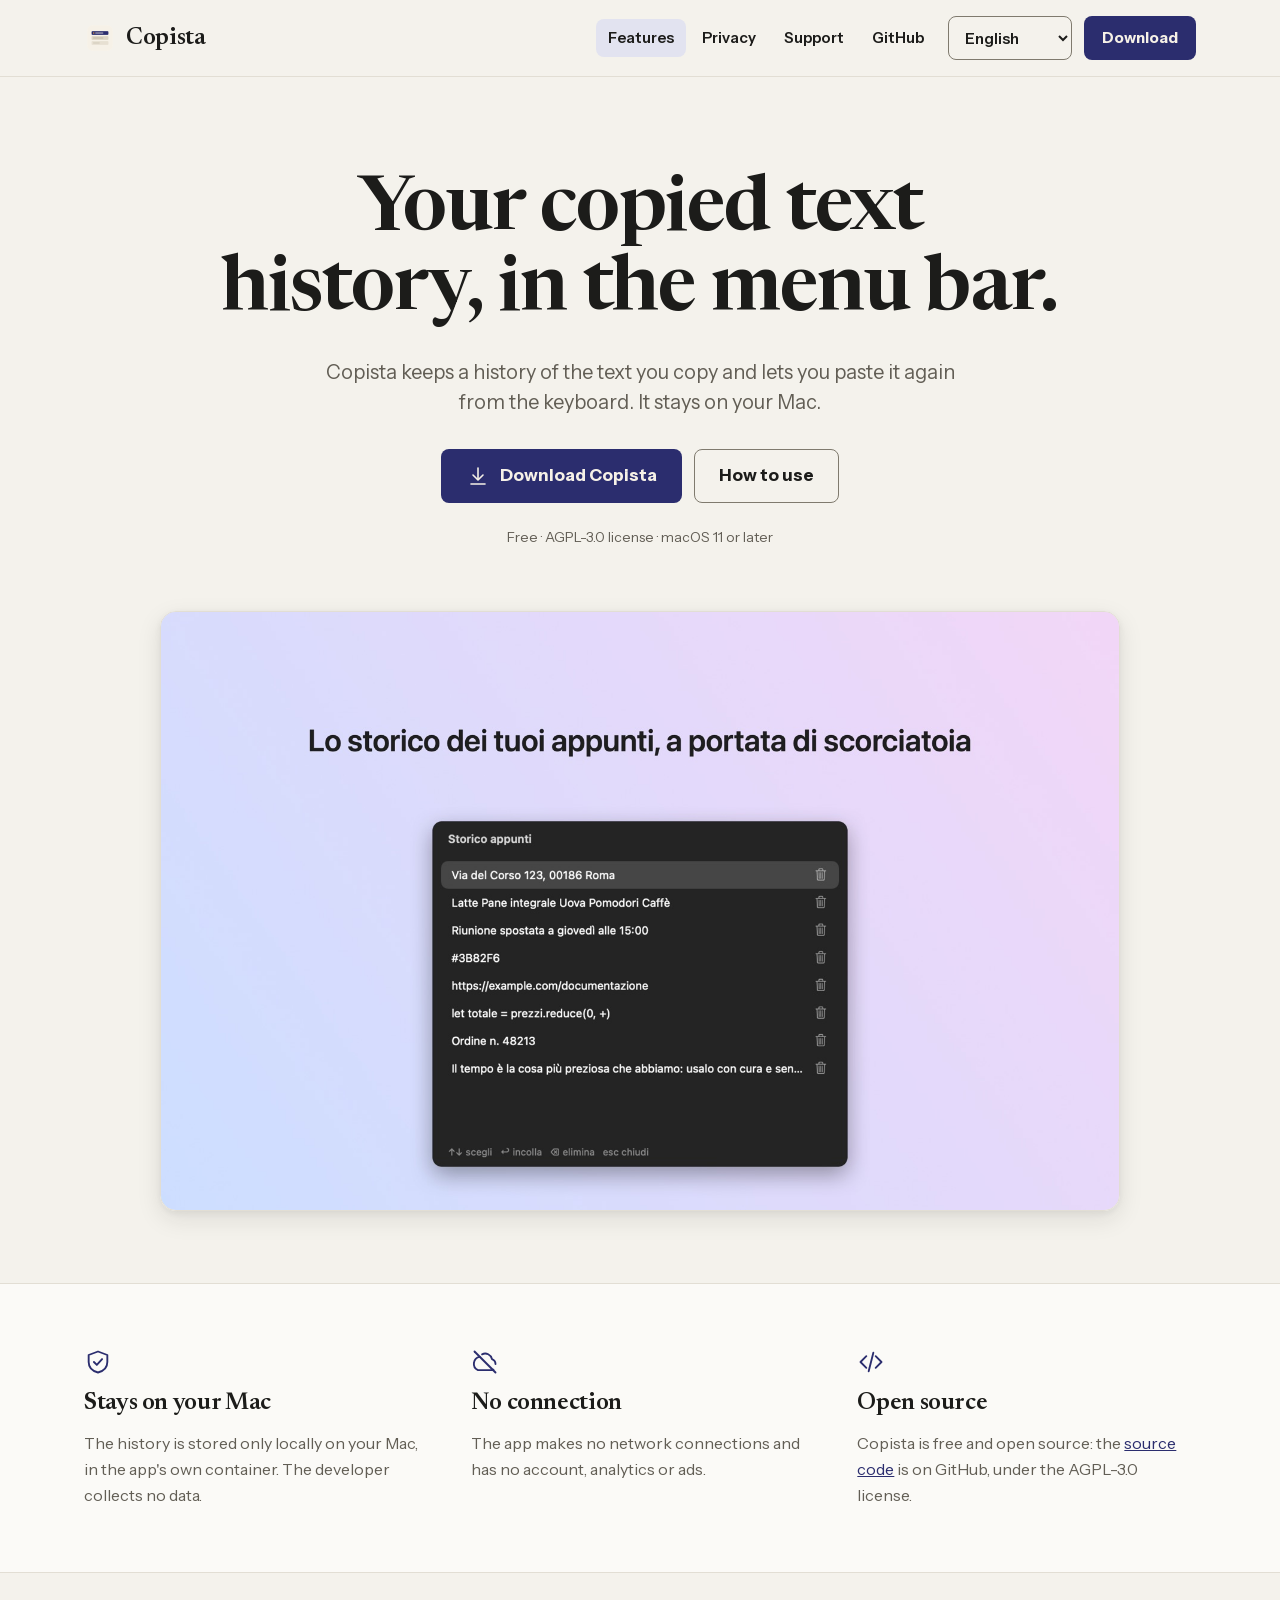
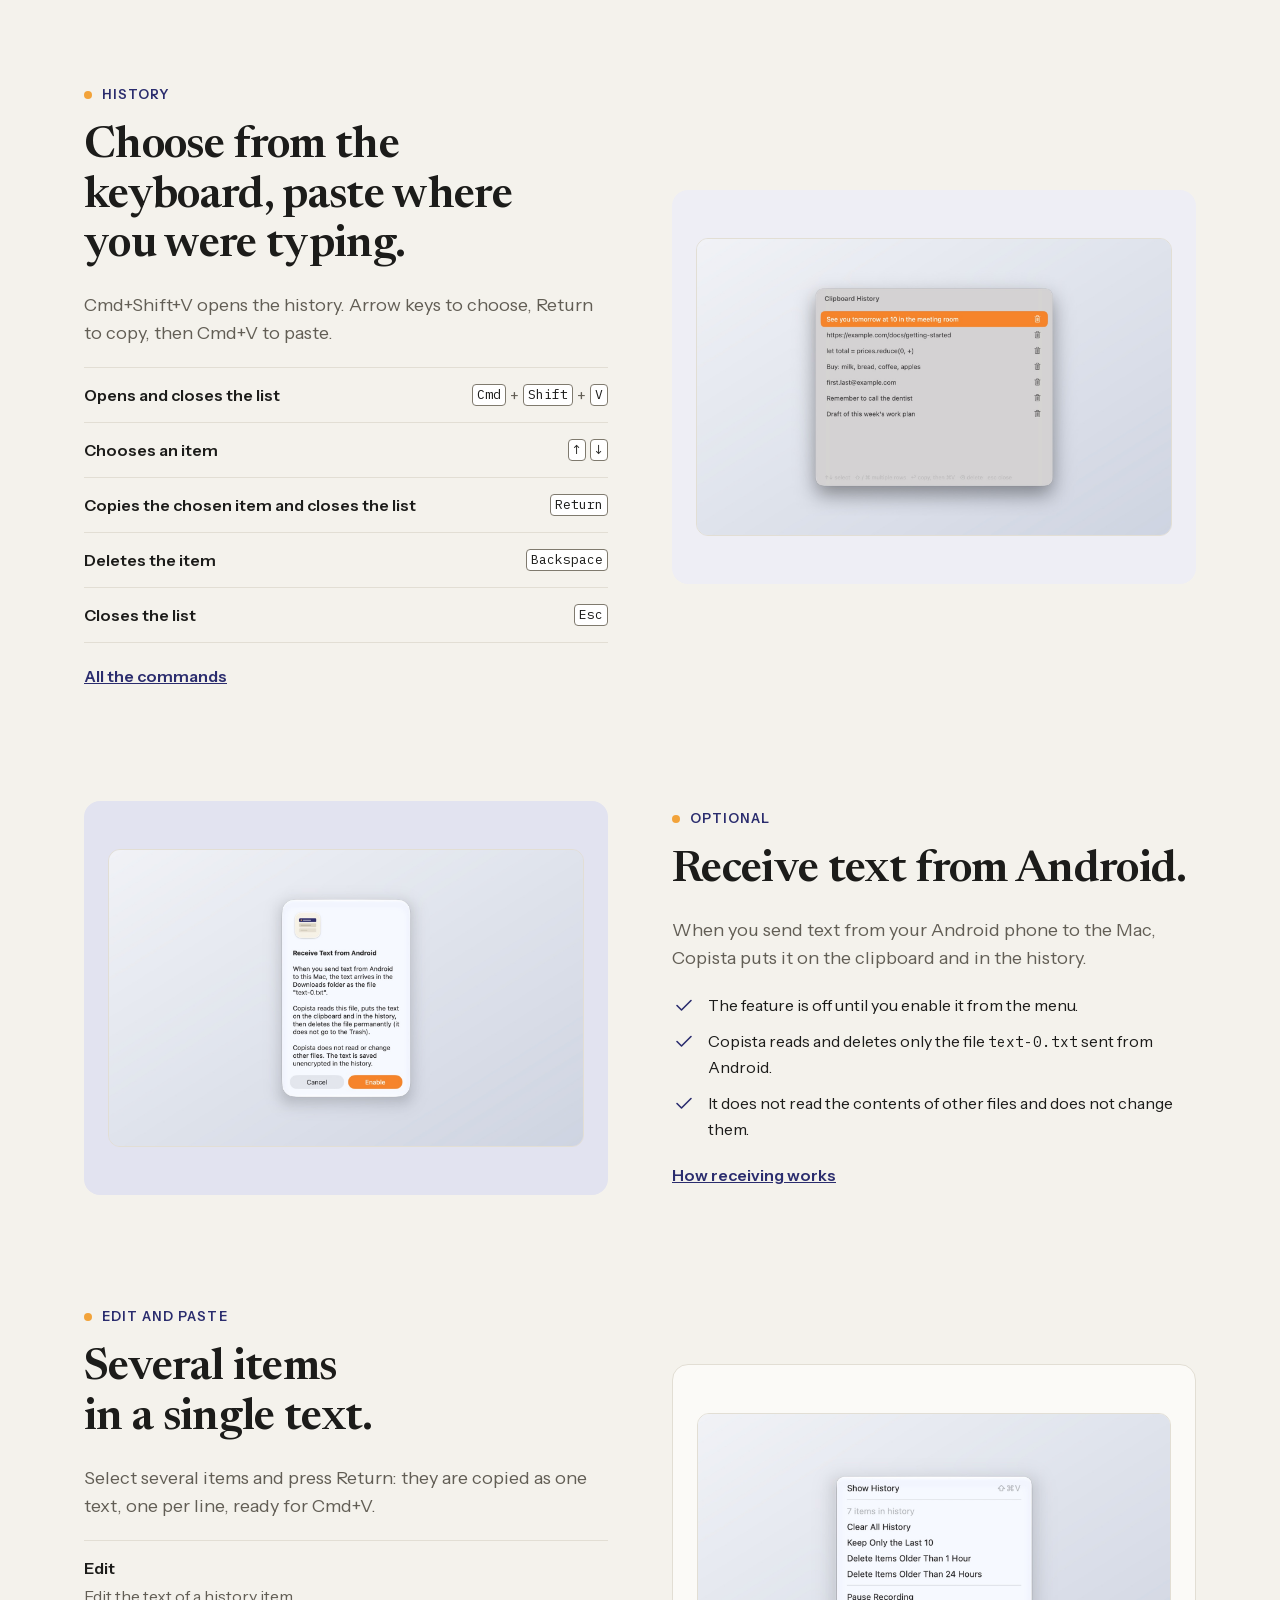
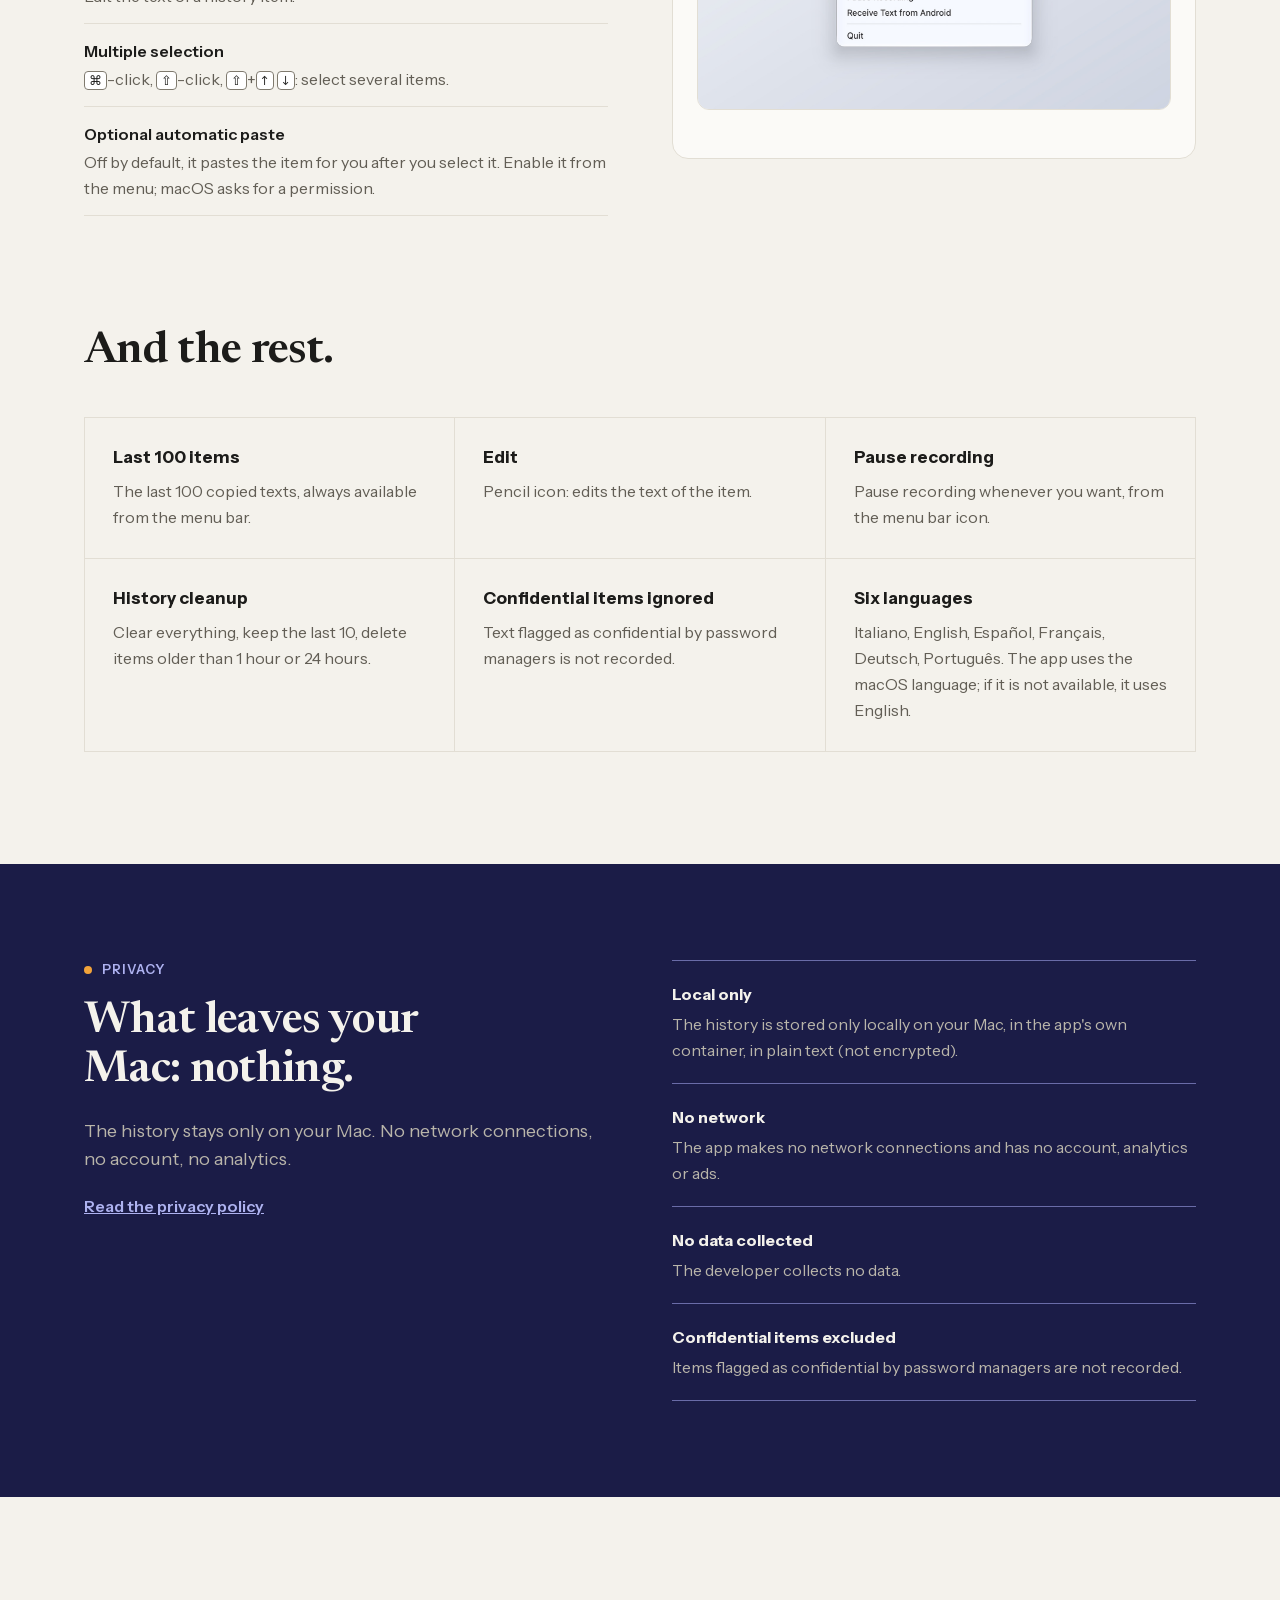
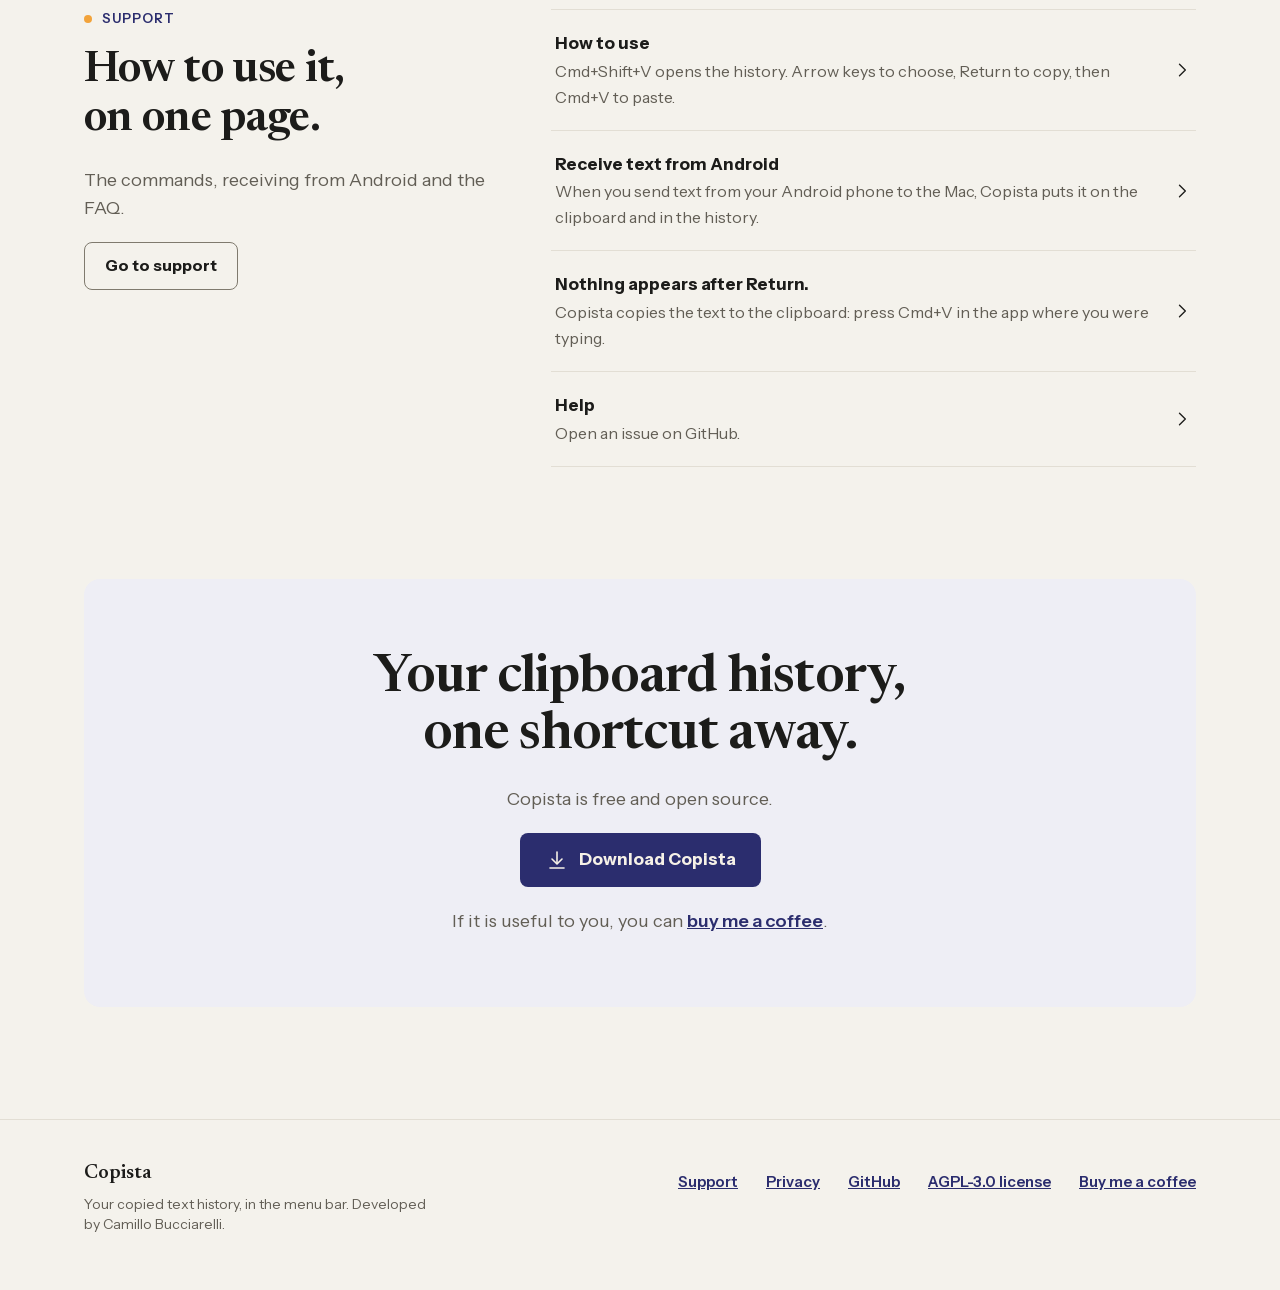
==== commit 7e572588: "Licenza AGPL-3.0 (come Custode), SECURITY.md e dependabot Passaggio da MIT ad AGPL-3.0 con LICENSE-E" ====
--- a/site/index.html
+++ b/site/index.html
@@ -24,13 +24,13 @@
 <h1>Lo storico dei testi copiati, nella barra dei menu.</h1>
 <p class="lead">Copista tiene lo storico dei testi che copi e ti permette di incollarli di nuovo dalla tastiera. Resta sul tuo Mac.</p>
 <div class="btns"><a class="btn" href="https://github.com/camillobucciarelli/copista/releases/latest" rel="noopener"><span class="ico"><svg viewBox="0 0 24 24" width="24" height="24" fill="none" stroke="currentColor" stroke-width="1.6" stroke-linecap="round" stroke-linejoin="round" aria-hidden="true"><path d="M12 4v11"/><path d="M7 11l5 5 5-5"/><path d="M5 20h14"/></svg></span>Scarica Copista</a><a class="btn sec" href="support.html#it">Come si usa</a></div>
-<p class="small">Gratis · Licenza MIT · macOS 11 o successivo</p>
+<p class="small">Gratis · Licenza AGPL-3.0 · macOS 11 o successivo</p>
 <picture><source media="(prefers-color-scheme: dark)" srcset="img/hero-dark.jpg"><img src="img/hero.jpg" width="1600" height="1000" alt="Copista su Mac: la finestra «Storico appunti» con otto testi copiati, il primo selezionato, e in basso le scorciatoie per scegliere, incollare, eliminare e chiudere"></picture>
 </section>
 <section class="strip"><div class="wrap">
 <div><span class="ico"><svg viewBox="0 0 24 24" width="28" height="28" fill="none" stroke="currentColor" stroke-width="1.6" stroke-linecap="round" stroke-linejoin="round" aria-hidden="true"><path d="M12 3l8 3v6c0 4.5-3.2 7.8-8 9-4.8-1.2-8-4.5-8-9V6z"/><path d="M8.5 12l2.5 2.5 4.5-5"/></svg></span><h2 class="h-card">Resta sul tuo Mac</h2><p class="muted">Lo storico è salvato solo in locale sul tuo Mac, nel contenitore dell'app. Lo sviluppatore non raccoglie alcun dato.</p></div>
 <div><span class="ico"><svg viewBox="0 0 24 24" width="28" height="28" fill="none" stroke="currentColor" stroke-width="1.6" stroke-linecap="round" stroke-linejoin="round" aria-hidden="true"><path d="M3 3l18 18"/><path d="M7.5 7.6A6 6 0 0 0 6 19h11.5a4.5 4.5 0 0 0 1.7-.4"/><path d="M9.5 5.4A6 6 0 0 1 18 9.5a4.5 4.5 0 0 1 3 4.2"/></svg></span><h2 class="h-card">Nessuna connessione</h2><p class="muted">L'app non effettua alcuna connessione di rete, non ha account, analisi, pubblicità.</p></div>
-<div><span class="ico"><svg viewBox="0 0 24 24" width="28" height="28" fill="none" stroke="currentColor" stroke-width="1.6" stroke-linecap="round" stroke-linejoin="round" aria-hidden="true"><path d="M8 7l-5 5 5 5"/><path d="M16 7l5 5-5 5"/><path d="M14 4l-4 16"/></svg></span><h2 class="h-card">Codice aperto</h2><p class="muted">Copista è gratuita e open source: il <a href="https://github.com/camillobucciarelli/copista">codice sorgente</a> è su GitHub, con licenza MIT.</p></div>
+<div><span class="ico"><svg viewBox="0 0 24 24" width="28" height="28" fill="none" stroke="currentColor" stroke-width="1.6" stroke-linecap="round" stroke-linejoin="round" aria-hidden="true"><path d="M8 7l-5 5 5 5"/><path d="M16 7l5 5-5 5"/><path d="M14 4l-4 16"/></svg></span><h2 class="h-card">Codice aperto</h2><p class="muted">Copista è gratuita e open source: il <a href="https://github.com/camillobucciarelli/copista">codice sorgente</a> è su GitHub, con licenza AGPL-3.0.</p></div>
 </div></section>
 <section id="features-it" class="wrap features">
 <div class="row"><div class="text"><p class="eb">Storico</p><h2>Scegli dalla tastiera, incolla dove stavi scrivendo.</h2><p class="lead">Cmd+Shift+V apre lo storico. Frecce per scegliere, Invio per copiare, poi Cmd+V per incollare.</p><ul class="keys"><li><span>Apre e chiude l'elenco</span><span class="k"><kbd>Cmd</kbd>+<kbd>Shift</kbd>+<kbd>V</kbd></span></li><li><span>Sceglie un elemento</span><span class="k"><kbd>↑</kbd><kbd>↓</kbd></span></li><li><span>Copia l'elemento scelto e chiude l'elenco</span><span class="k"><kbd>Invio</kbd></span></li><li><span>Elimina l'elemento</span><span class="k"><kbd>Backspace</kbd></span></li><li><span>Chiude l'elenco</span><span class="k"><kbd>Esc</kbd></span></li></ul><a class="link" href="support.html#it">Tutti i comandi</a></div>
@@ -54,7 +54,7 @@
 <a href="support.html#it">Supporto</a>
 <a href="privacy.html#it">Privacy</a>
 <a href="https://github.com/camillobucciarelli/copista" rel="noopener">GitHub</a>
-<a href="https://github.com/camillobucciarelli/copista/blob/main/LICENSE" rel="noopener">Licenza MIT</a>
+<a href="https://github.com/camillobucciarelli/copista/blob/main/LICENSE" rel="noopener">Licenza AGPL-3.0</a>
 <a href="https://buymeacoffee.com/camillobucciarelli" rel="noopener">Offrimi un caffè</a>
 </nav></div></footer>
 </div>
@@ -75,13 +75,13 @@
 <h1>Your copied text history, in the menu bar.</h1>
 <p class="lead">Copista keeps a history of the text you copy and lets you paste it again from the keyboard. It stays on your Mac.</p>
 <div class="btns"><a class="btn" href="https://github.com/camillobucciarelli/copista/releases/latest" rel="noopener"><span class="ico"><svg viewBox="0 0 24 24" width="24" height="24" fill="none" stroke="currentColor" stroke-width="1.6" stroke-linecap="round" stroke-linejoin="round" aria-hidden="true"><path d="M12 4v11"/><path d="M7 11l5 5 5-5"/><path d="M5 20h14"/></svg></span>Download Copista</a><a class="btn sec" href="support.html#en">How to use</a></div>
-<p class="small">Free · MIT license · macOS 11 or later</p>
+<p class="small">Free · AGPL-3.0 license · macOS 11 or later</p>
 <picture><source media="(prefers-color-scheme: dark)" srcset="img/hero-dark.jpg"><img src="img/hero.jpg" width="1600" height="1000" alt="Copista on a Mac: the “Storico appunti” window (Italian for Clipboard History) with eight copied texts, the first one selected, and the shortcuts for choosing, pasting, deleting and closing at the bottom"></picture>
 </section>
 <section class="strip"><div class="wrap">
 <div><span class="ico"><svg viewBox="0 0 24 24" width="28" height="28" fill="none" stroke="currentColor" stroke-width="1.6" stroke-linecap="round" stroke-linejoin="round" aria-hidden="true"><path d="M12 3l8 3v6c0 4.5-3.2 7.8-8 9-4.8-1.2-8-4.5-8-9V6z"/><path d="M8.5 12l2.5 2.5 4.5-5"/></svg></span><h2 class="h-card">Stays on your Mac</h2><p class="muted">The history is stored only locally on your Mac, in the app's own container. The developer collects no data.</p></div>
 <div><span class="ico"><svg viewBox="0 0 24 24" width="28" height="28" fill="none" stroke="currentColor" stroke-width="1.6" stroke-linecap="round" stroke-linejoin="round" aria-hidden="true"><path d="M3 3l18 18"/><path d="M7.5 7.6A6 6 0 0 0 6 19h11.5a4.5 4.5 0 0 0 1.7-.4"/><path d="M9.5 5.4A6 6 0 0 1 18 9.5a4.5 4.5 0 0 1 3 4.2"/></svg></span><h2 class="h-card">No connection</h2><p class="muted">The app makes no network connections and has no account, analytics or ads.</p></div>
-<div><span class="ico"><svg viewBox="0 0 24 24" width="28" height="28" fill="none" stroke="currentColor" stroke-width="1.6" stroke-linecap="round" stroke-linejoin="round" aria-hidden="true"><path d="M8 7l-5 5 5 5"/><path d="M16 7l5 5-5 5"/><path d="M14 4l-4 16"/></svg></span><h2 class="h-card">Open source</h2><p class="muted">Copista is free and open source: the <a href="https://github.com/camillobucciarelli/copista">source code</a> is on GitHub, under the MIT license.</p></div>
+<div><span class="ico"><svg viewBox="0 0 24 24" width="28" height="28" fill="none" stroke="currentColor" stroke-width="1.6" stroke-linecap="round" stroke-linejoin="round" aria-hidden="true"><path d="M8 7l-5 5 5 5"/><path d="M16 7l5 5-5 5"/><path d="M14 4l-4 16"/></svg></span><h2 class="h-card">Open source</h2><p class="muted">Copista is free and open source: the <a href="https://github.com/camillobucciarelli/copista">source code</a> is on GitHub, under the AGPL-3.0 license.</p></div>
 </div></section>
 <section id="features-en" class="wrap features">
 <div class="row"><div class="text"><p class="eb">History</p><h2>Choose from the keyboard, paste where you were typing.</h2><p class="lead">Cmd+Shift+V opens the history. Arrow keys to choose, Return to copy, then Cmd+V to paste.</p><ul class="keys"><li><span>Opens and closes the list</span><span class="k"><kbd>Cmd</kbd>+<kbd>Shift</kbd>+<kbd>V</kbd></span></li><li><span>Chooses an item</span><span class="k"><kbd>↑</kbd><kbd>↓</kbd></span></li><li><span>Copies the chosen item and closes the list</span><span class="k"><kbd>Return</kbd></span></li><li><span>Deletes the item</span><span class="k"><kbd>Backspace</kbd></span></li><li><span>Closes the list</span><span class="k"><kbd>Esc</kbd></span></li></ul><a class="link" href="support.html#en">All the commands</a></div>
@@ -105,7 +105,7 @@
 <a href="support.html#en">Support</a>
 <a href="privacy.html#en">Privacy</a>
 <a href="https://github.com/camillobucciarelli/copista" rel="noopener">GitHub</a>
-<a href="https://github.com/camillobucciarelli/copista/blob/main/LICENSE" rel="noopener">MIT license</a>
+<a href="https://github.com/camillobucciarelli/copista/blob/main/LICENSE" rel="noopener">AGPL-3.0 license</a>
 <a href="https://buymeacoffee.com/camillobucciarelli" rel="noopener">Buy me a coffee</a>
 </nav></div></footer>
 </div>
@@ -126,13 +126,13 @@
 <h1>El historial de los textos copiados, en la barra de menús.</h1>
 <p class="lead">Copista guarda el historial de los textos que copias y te permite pegarlos de nuevo desde el teclado. Se queda en tu Mac.</p>
 <div class="btns"><a class="btn" href="https://github.com/camillobucciarelli/copista/releases/latest" rel="noopener"><span class="ico"><svg viewBox="0 0 24 24" width="24" height="24" fill="none" stroke="currentColor" stroke-width="1.6" stroke-linecap="round" stroke-linejoin="round" aria-hidden="true"><path d="M12 4v11"/><path d="M7 11l5 5 5-5"/><path d="M5 20h14"/></svg></span>Descargar Copista</a><a class="btn sec" href="support.html#es">Cómo se usa</a></div>
-<p class="small">Gratis · Licencia MIT · macOS 11 o posterior</p>
+<p class="small">Gratis · Licencia AGPL-3.0 · macOS 11 o posterior</p>
 <picture><source media="(prefers-color-scheme: dark)" srcset="img/hero-dark.jpg"><img src="img/hero.jpg" width="1600" height="1000" alt="Copista en un Mac: la ventana «Storico appunti» (Historial del portapapeles, en italiano) con ocho textos copiados, el primero seleccionado, y abajo los atajos para elegir, pegar, eliminar y cerrar"></picture>
 </section>
 <section class="strip"><div class="wrap">
 <div><span class="ico"><svg viewBox="0 0 24 24" width="28" height="28" fill="none" stroke="currentColor" stroke-width="1.6" stroke-linecap="round" stroke-linejoin="round" aria-hidden="true"><path d="M12 3l8 3v6c0 4.5-3.2 7.8-8 9-4.8-1.2-8-4.5-8-9V6z"/><path d="M8.5 12l2.5 2.5 4.5-5"/></svg></span><h2 class="h-card">Se queda en tu Mac</h2><p class="muted">El historial se guarda solo en local en tu Mac, en el contenedor de la app. El desarrollador no recoge ningún dato.</p></div>
 <div><span class="ico"><svg viewBox="0 0 24 24" width="28" height="28" fill="none" stroke="currentColor" stroke-width="1.6" stroke-linecap="round" stroke-linejoin="round" aria-hidden="true"><path d="M3 3l18 18"/><path d="M7.5 7.6A6 6 0 0 0 6 19h11.5a4.5 4.5 0 0 0 1.7-.4"/><path d="M9.5 5.4A6 6 0 0 1 18 9.5a4.5 4.5 0 0 1 3 4.2"/></svg></span><h2 class="h-card">Sin conexión</h2><p class="muted">La app no hace ninguna conexión de red y no tiene cuentas, analíticas ni publicidad.</p></div>
-<div><span class="ico"><svg viewBox="0 0 24 24" width="28" height="28" fill="none" stroke="currentColor" stroke-width="1.6" stroke-linecap="round" stroke-linejoin="round" aria-hidden="true"><path d="M8 7l-5 5 5 5"/><path d="M16 7l5 5-5 5"/><path d="M14 4l-4 16"/></svg></span><h2 class="h-card">Código abierto</h2><p class="muted">Copista es gratuita y de código abierto: el <a href="https://github.com/camillobucciarelli/copista">código fuente</a> está en GitHub, con licencia MIT.</p></div>
+<div><span class="ico"><svg viewBox="0 0 24 24" width="28" height="28" fill="none" stroke="currentColor" stroke-width="1.6" stroke-linecap="round" stroke-linejoin="round" aria-hidden="true"><path d="M8 7l-5 5 5 5"/><path d="M16 7l5 5-5 5"/><path d="M14 4l-4 16"/></svg></span><h2 class="h-card">Código abierto</h2><p class="muted">Copista es gratuita y de código abierto: el <a href="https://github.com/camillobucciarelli/copista">código fuente</a> está en GitHub, con licencia AGPL-3.0.</p></div>
 </div></section>
 <section id="features-es" class="wrap features">
 <div class="row"><div class="text"><p class="eb">Historial</p><h2>Elige con el teclado, pega donde estabas escribiendo.</h2><p class="lead">Cmd+Shift+V abre el historial. Flechas para elegir, Intro para copiar, luego Cmd+V para pegar.</p><ul class="keys"><li><span>Abre y cierra la lista</span><span class="k"><kbd>Cmd</kbd>+<kbd>Shift</kbd>+<kbd>V</kbd></span></li><li><span>Elige un elemento</span><span class="k"><kbd>↑</kbd><kbd>↓</kbd></span></li><li><span>Copia el elemento elegido y cierra la lista</span><span class="k"><kbd>Intro</kbd></span></li><li><span>Elimina el elemento</span><span class="k"><kbd>Retroceso</kbd></span></li><li><span>Cierra la lista</span><span class="k"><kbd>Esc</kbd></span></li></ul><a class="link" href="support.html#es">Todos los comandos</a></div>
@@ -156,7 +156,7 @@
 <a href="support.html#es">Soporte</a>
 <a href="privacy.html#es">Privacidad</a>
 <a href="https://github.com/camillobucciarelli/copista" rel="noopener">GitHub</a>
-<a href="https://github.com/camillobucciarelli/copista/blob/main/LICENSE" rel="noopener">Licencia MIT</a>
+<a href="https://github.com/camillobucciarelli/copista/blob/main/LICENSE" rel="noopener">Licencia AGPL-3.0</a>
 <a href="https://buymeacoffee.com/camillobucciarelli" rel="noopener">Invítame a un café</a>
 </nav></div></footer>
 </div>
@@ -177,13 +177,13 @@
 <h1>L’historique des textes copiés, dans la barre des menus.</h1>
 <p class="lead">Copista conserve l’historique des textes que vous copiez et vous permet de les coller de nouveau depuis le clavier. Il reste sur votre Mac.</p>
 <div class="btns"><a class="btn" href="https://github.com/camillobucciarelli/copista/releases/latest" rel="noopener"><span class="ico"><svg viewBox="0 0 24 24" width="24" height="24" fill="none" stroke="currentColor" stroke-width="1.6" stroke-linecap="round" stroke-linejoin="round" aria-hidden="true"><path d="M12 4v11"/><path d="M7 11l5 5 5-5"/><path d="M5 20h14"/></svg></span>Télécharger Copista</a><a class="btn sec" href="support.html#fr">Utilisation</a></div>
-<p class="small">Gratuite · Licence MIT · macOS 11 ou ultérieur</p>
+<p class="small">Gratuite · Licence AGPL-3.0 · macOS 11 ou ultérieur</p>
 <picture><source media="(prefers-color-scheme: dark)" srcset="img/hero-dark.jpg"><img src="img/hero.jpg" width="1600" height="1000" alt="Copista sur Mac : la fenêtre « Storico appunti » (Historique du presse-papiers, en italien) avec huit textes copiés, le premier sélectionné, et en bas les raccourcis pour choisir, coller, supprimer et fermer"></picture>
 </section>
 <section class="strip"><div class="wrap">
 <div><span class="ico"><svg viewBox="0 0 24 24" width="28" height="28" fill="none" stroke="currentColor" stroke-width="1.6" stroke-linecap="round" stroke-linejoin="round" aria-hidden="true"><path d="M12 3l8 3v6c0 4.5-3.2 7.8-8 9-4.8-1.2-8-4.5-8-9V6z"/><path d="M8.5 12l2.5 2.5 4.5-5"/></svg></span><h2 class="h-card">Reste sur votre Mac</h2><p class="muted">L’historique est enregistré uniquement en local sur votre Mac, dans le conteneur de l’app. Le développeur ne collecte aucune donnée.</p></div>
 <div><span class="ico"><svg viewBox="0 0 24 24" width="28" height="28" fill="none" stroke="currentColor" stroke-width="1.6" stroke-linecap="round" stroke-linejoin="round" aria-hidden="true"><path d="M3 3l18 18"/><path d="M7.5 7.6A6 6 0 0 0 6 19h11.5a4.5 4.5 0 0 0 1.7-.4"/><path d="M9.5 5.4A6 6 0 0 1 18 9.5a4.5 4.5 0 0 1 3 4.2"/></svg></span><h2 class="h-card">Aucune connexion</h2><p class="muted">L’app n’établit aucune connexion réseau et n’a ni compte, ni outil d’analyse, ni publicité.</p></div>
-<div><span class="ico"><svg viewBox="0 0 24 24" width="28" height="28" fill="none" stroke="currentColor" stroke-width="1.6" stroke-linecap="round" stroke-linejoin="round" aria-hidden="true"><path d="M8 7l-5 5 5 5"/><path d="M16 7l5 5-5 5"/><path d="M14 4l-4 16"/></svg></span><h2 class="h-card">Code ouvert</h2><p class="muted">Copista est gratuite et open source : le <a href="https://github.com/camillobucciarelli/copista">code source</a> est sur GitHub, sous licence MIT.</p></div>
+<div><span class="ico"><svg viewBox="0 0 24 24" width="28" height="28" fill="none" stroke="currentColor" stroke-width="1.6" stroke-linecap="round" stroke-linejoin="round" aria-hidden="true"><path d="M8 7l-5 5 5 5"/><path d="M16 7l5 5-5 5"/><path d="M14 4l-4 16"/></svg></span><h2 class="h-card">Code ouvert</h2><p class="muted">Copista est gratuite et open source : le <a href="https://github.com/camillobucciarelli/copista">code source</a> est sur GitHub, sous licence AGPL-3.0.</p></div>
 </div></section>
 <section id="features-fr" class="wrap features">
 <div class="row"><div class="text"><p class="eb">Historique</p><h2>Choisissez au clavier, collez là où vous écriviez.</h2><p class="lead">Cmd+Shift+V ouvre l’historique. Flèches pour choisir, Entrée pour copier, puis Cmd+V pour coller.</p><ul class="keys"><li><span>Ouvre et ferme la liste</span><span class="k"><kbd>Cmd</kbd>+<kbd>Shift</kbd>+<kbd>V</kbd></span></li><li><span>Choisit un élément</span><span class="k"><kbd>↑</kbd><kbd>↓</kbd></span></li><li><span>Copie l’élément choisi et ferme la liste</span><span class="k"><kbd>Entrée</kbd></span></li><li><span>Supprime l’élément</span><span class="k"><kbd>Retour arrière</kbd></span></li><li><span>Ferme la liste</span><span class="k"><kbd>Esc</kbd></span></li></ul><a class="link" href="support.html#fr">Toutes les commandes</a></div>
@@ -207,7 +207,7 @@
 <a href="support.html#fr">Assistance</a>
 <a href="privacy.html#fr">Confidentialité</a>
 <a href="https://github.com/camillobucciarelli/copista" rel="noopener">GitHub</a>
-<a href="https://github.com/camillobucciarelli/copista/blob/main/LICENSE" rel="noopener">Licence MIT</a>
+<a href="https://github.com/camillobucciarelli/copista/blob/main/LICENSE" rel="noopener">Licence AGPL-3.0</a>
 <a href="https://buymeacoffee.com/camillobucciarelli" rel="noopener">Offrez-moi un café</a>
 </nav></div></footer>
 </div>
@@ -228,13 +228,13 @@
 <h1>Der Verlauf deiner kopierten Texte, in der Menüleiste.</h1>
 <p class="lead">Copista speichert einen Verlauf der Texte, die du kopierst, und lässt dich diese per Tastatur wieder einsetzen. Er bleibt auf deinem Mac.</p>
 <div class="btns"><a class="btn" href="https://github.com/camillobucciarelli/copista/releases/latest" rel="noopener"><span class="ico"><svg viewBox="0 0 24 24" width="24" height="24" fill="none" stroke="currentColor" stroke-width="1.6" stroke-linecap="round" stroke-linejoin="round" aria-hidden="true"><path d="M12 4v11"/><path d="M7 11l5 5 5-5"/><path d="M5 20h14"/></svg></span>Copista laden</a><a class="btn sec" href="support.html#de">So funktioniert’s</a></div>
-<p class="small">Kostenlos · MIT-Lizenz · macOS 11 oder neuer</p>
+<p class="small">Kostenlos · AGPL-3.0-Lizenz · macOS 11 oder neuer</p>
 <picture><source media="(prefers-color-scheme: dark)" srcset="img/hero-dark.jpg"><img src="img/hero.jpg" width="1600" height="1000" alt="Copista auf dem Mac: das Fenster „Storico appunti“ (italienisch für Verlauf der Zwischenablage) mit acht kopierten Texten, der erste ausgewählt, und unten die Kurzbefehle zum Wählen, Einsetzen, Löschen und Schließen"></picture>
 </section>
 <section class="strip"><div class="wrap">
 <div><span class="ico"><svg viewBox="0 0 24 24" width="28" height="28" fill="none" stroke="currentColor" stroke-width="1.6" stroke-linecap="round" stroke-linejoin="round" aria-hidden="true"><path d="M12 3l8 3v6c0 4.5-3.2 7.8-8 9-4.8-1.2-8-4.5-8-9V6z"/><path d="M8.5 12l2.5 2.5 4.5-5"/></svg></span><h2 class="h-card">Bleibt auf deinem Mac</h2><p class="muted">Der Verlauf wird nur lokal auf deinem Mac gespeichert, im Container der App. Der Entwickler erfasst keine Daten.</p></div>
 <div><span class="ico"><svg viewBox="0 0 24 24" width="28" height="28" fill="none" stroke="currentColor" stroke-width="1.6" stroke-linecap="round" stroke-linejoin="round" aria-hidden="true"><path d="M3 3l18 18"/><path d="M7.5 7.6A6 6 0 0 0 6 19h11.5a4.5 4.5 0 0 0 1.7-.4"/><path d="M9.5 5.4A6 6 0 0 1 18 9.5a4.5 4.5 0 0 1 3 4.2"/></svg></span><h2 class="h-card">Keine Verbindung</h2><p class="muted">Die App stellt keine Netzwerkverbindungen her und hat keine Accounts, keine Analysen und keine Werbung.</p></div>
-<div><span class="ico"><svg viewBox="0 0 24 24" width="28" height="28" fill="none" stroke="currentColor" stroke-width="1.6" stroke-linecap="round" stroke-linejoin="round" aria-hidden="true"><path d="M8 7l-5 5 5 5"/><path d="M16 7l5 5-5 5"/><path d="M14 4l-4 16"/></svg></span><h2 class="h-card">Open Source</h2><p class="muted">Copista ist kostenlos und Open Source: Der <a href="https://github.com/camillobucciarelli/copista">Quellcode</a> liegt auf GitHub, unter MIT-Lizenz.</p></div>
+<div><span class="ico"><svg viewBox="0 0 24 24" width="28" height="28" fill="none" stroke="currentColor" stroke-width="1.6" stroke-linecap="round" stroke-linejoin="round" aria-hidden="true"><path d="M8 7l-5 5 5 5"/><path d="M16 7l5 5-5 5"/><path d="M14 4l-4 16"/></svg></span><h2 class="h-card">Open Source</h2><p class="muted">Copista ist kostenlos und Open Source: Der <a href="https://github.com/camillobucciarelli/copista">Quellcode</a> liegt auf GitHub, unter AGPL-3.0-Lizenz.</p></div>
 </div></section>
 <section id="features-de" class="wrap features">
 <div class="row"><div class="text"><p class="eb">Verlauf</p><h2>Per Tastatur wählen, dort einsetzen, wo du geschrieben hast.</h2><p class="lead">Cmd+Shift+V öffnet den Verlauf. Pfeiltasten zum Wählen, Eingabetaste zum Kopieren, dann Cmd+V zum Einsetzen.</p><ul class="keys"><li><span>Öffnet und schließt die Liste</span><span class="k"><kbd>Cmd</kbd>+<kbd>Shift</kbd>+<kbd>V</kbd></span></li><li><span>Wählt einen Eintrag</span><span class="k"><kbd>↑</kbd><kbd>↓</kbd></span></li><li><span>Kopiert den gewählten Eintrag und schließt die Liste</span><span class="k"><kbd>Eingabetaste</kbd></span></li><li><span>Löscht den Eintrag</span><span class="k"><kbd>Rückschritttaste</kbd></span></li><li><span>Schließt die Liste</span><span class="k"><kbd>Esc</kbd></span></li></ul><a class="link" href="support.html#de">Alle Befehle</a></div>
@@ -258,7 +258,7 @@
 <a href="support.html#de">Support</a>
 <a href="privacy.html#de">Datenschutz</a>
 <a href="https://github.com/camillobucciarelli/copista" rel="noopener">GitHub</a>
-<a href="https://github.com/camillobucciarelli/copista/blob/main/LICENSE" rel="noopener">MIT-Lizenz</a>
+<a href="https://github.com/camillobucciarelli/copista/blob/main/LICENSE" rel="noopener">AGPL-3.0-Lizenz</a>
 <a href="https://buymeacoffee.com/camillobucciarelli" rel="noopener">Spendiere mir einen Kaffee</a>
 </nav></div></footer>
 </div>
@@ -279,13 +279,13 @@
 <h1>O histórico dos textos copiados, na barra de menus.</h1>
 <p class="lead">O Copista guarda o histórico dos textos que você copia e permite colá-los de novo pelo teclado. Fica no seu Mac.</p>
 <div class="btns"><a class="btn" href="https://github.com/camillobucciarelli/copista/releases/latest" rel="noopener"><span class="ico"><svg viewBox="0 0 24 24" width="24" height="24" fill="none" stroke="currentColor" stroke-width="1.6" stroke-linecap="round" stroke-linejoin="round" aria-hidden="true"><path d="M12 4v11"/><path d="M7 11l5 5 5-5"/><path d="M5 20h14"/></svg></span>Baixar o Copista</a><a class="btn sec" href="support.html#pt">Como usar</a></div>
-<p class="small">Grátis · Licença MIT · macOS 11 ou posterior</p>
+<p class="small">Grátis · Licença AGPL-3.0 · macOS 11 ou posterior</p>
 <picture><source media="(prefers-color-scheme: dark)" srcset="img/hero-dark.jpg"><img src="img/hero.jpg" width="1600" height="1000" alt="O Copista no Mac: a janela “Storico appunti” (Histórico da área de transferência, em italiano) com oito textos copiados, o primeiro selecionado, e embaixo os atalhos para escolher, colar, apagar e fechar"></picture>
 </section>
 <section class="strip"><div class="wrap">
 <div><span class="ico"><svg viewBox="0 0 24 24" width="28" height="28" fill="none" stroke="currentColor" stroke-width="1.6" stroke-linecap="round" stroke-linejoin="round" aria-hidden="true"><path d="M12 3l8 3v6c0 4.5-3.2 7.8-8 9-4.8-1.2-8-4.5-8-9V6z"/><path d="M8.5 12l2.5 2.5 4.5-5"/></svg></span><h2 class="h-card">Fica no seu Mac</h2><p class="muted">O histórico é salvo apenas localmente no seu Mac, no contêiner do app. O desenvolvedor não coleta nenhum dado.</p></div>
 <div><span class="ico"><svg viewBox="0 0 24 24" width="28" height="28" fill="none" stroke="currentColor" stroke-width="1.6" stroke-linecap="round" stroke-linejoin="round" aria-hidden="true"><path d="M3 3l18 18"/><path d="M7.5 7.6A6 6 0 0 0 6 19h11.5a4.5 4.5 0 0 0 1.7-.4"/><path d="M9.5 5.4A6 6 0 0 1 18 9.5a4.5 4.5 0 0 1 3 4.2"/></svg></span><h2 class="h-card">Sem conexão</h2><p class="muted">O app não faz nenhuma conexão de rede e não tem contas, análises nem publicidade.</p></div>
-<div><span class="ico"><svg viewBox="0 0 24 24" width="28" height="28" fill="none" stroke="currentColor" stroke-width="1.6" stroke-linecap="round" stroke-linejoin="round" aria-hidden="true"><path d="M8 7l-5 5 5 5"/><path d="M16 7l5 5-5 5"/><path d="M14 4l-4 16"/></svg></span><h2 class="h-card">Código aberto</h2><p class="muted">O Copista é gratuito e de código aberto: o <a href="https://github.com/camillobucciarelli/copista">código-fonte</a> está no GitHub, com licença MIT.</p></div>
+<div><span class="ico"><svg viewBox="0 0 24 24" width="28" height="28" fill="none" stroke="currentColor" stroke-width="1.6" stroke-linecap="round" stroke-linejoin="round" aria-hidden="true"><path d="M8 7l-5 5 5 5"/><path d="M16 7l5 5-5 5"/><path d="M14 4l-4 16"/></svg></span><h2 class="h-card">Código aberto</h2><p class="muted">O Copista é gratuito e de código aberto: o <a href="https://github.com/camillobucciarelli/copista">código-fonte</a> está no GitHub, com licença AGPL-3.0.</p></div>
 </div></section>
 <section id="features-pt" class="wrap features">
 <div class="row"><div class="text"><p class="eb">Histórico</p><h2>Escolha pelo teclado, cole onde você estava digitando.</h2><p class="lead">Cmd+Shift+V abre o histórico. Setas para escolher, Return para copiar, depois Cmd+V para colar.</p><ul class="keys"><li><span>Abre e fecha a lista</span><span class="k"><kbd>Cmd</kbd>+<kbd>Shift</kbd>+<kbd>V</kbd></span></li><li><span>Escolhe um item</span><span class="k"><kbd>↑</kbd><kbd>↓</kbd></span></li><li><span>Copia o item escolhido e fecha a lista</span><span class="k"><kbd>Return</kbd></span></li><li><span>Apaga o item</span><span class="k"><kbd>Delete</kbd></span></li><li><span>Fecha a lista</span><span class="k"><kbd>Esc</kbd></span></li></ul><a class="link" href="support.html#pt">Todos os comandos</a></div>
@@ -309,7 +309,7 @@
 <a href="support.html#pt">Suporte</a>
 <a href="privacy.html#pt">Privacidade</a>
 <a href="https://github.com/camillobucciarelli/copista" rel="noopener">GitHub</a>
-<a href="https://github.com/camillobucciarelli/copista/blob/main/LICENSE" rel="noopener">Licença MIT</a>
+<a href="https://github.com/camillobucciarelli/copista/blob/main/LICENSE" rel="noopener">Licença AGPL-3.0</a>
 <a href="https://buymeacoffee.com/camillobucciarelli" rel="noopener">Me pague um café</a>
 </nav></div></footer>
 </div>
